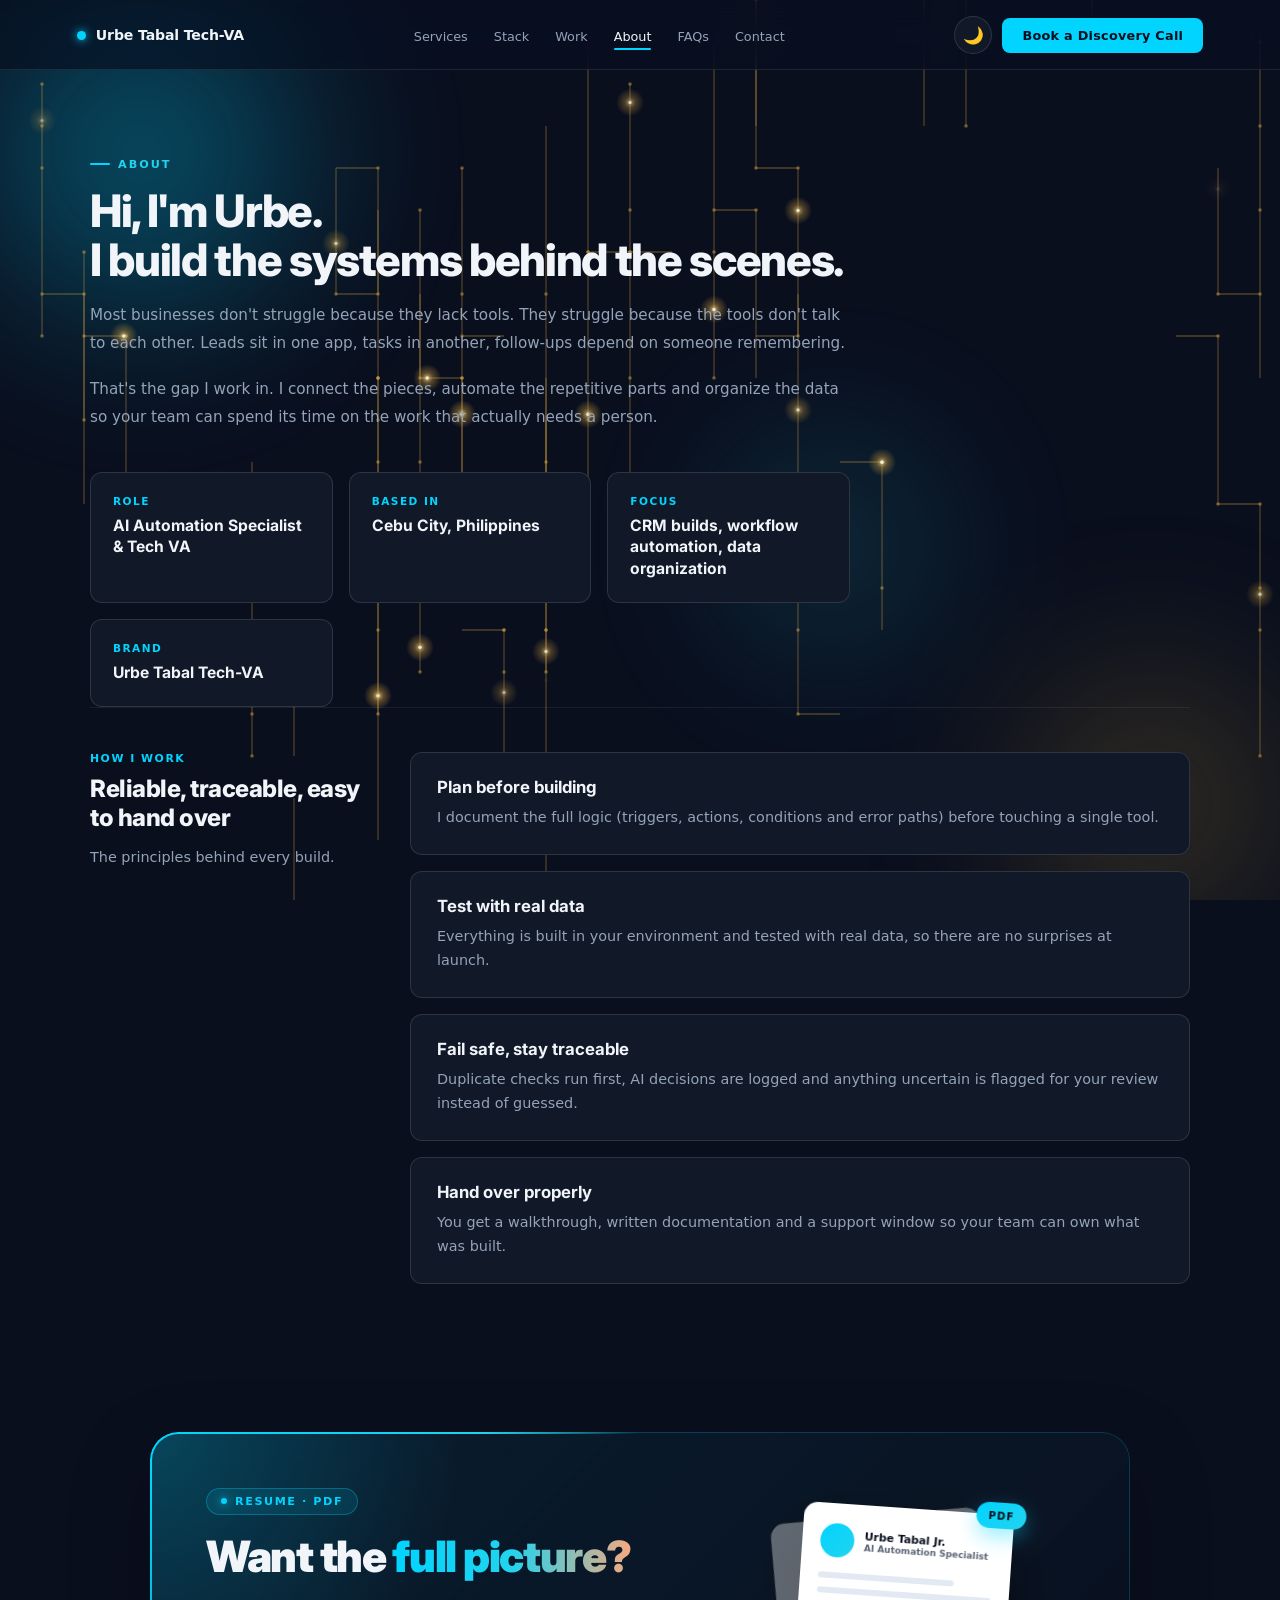
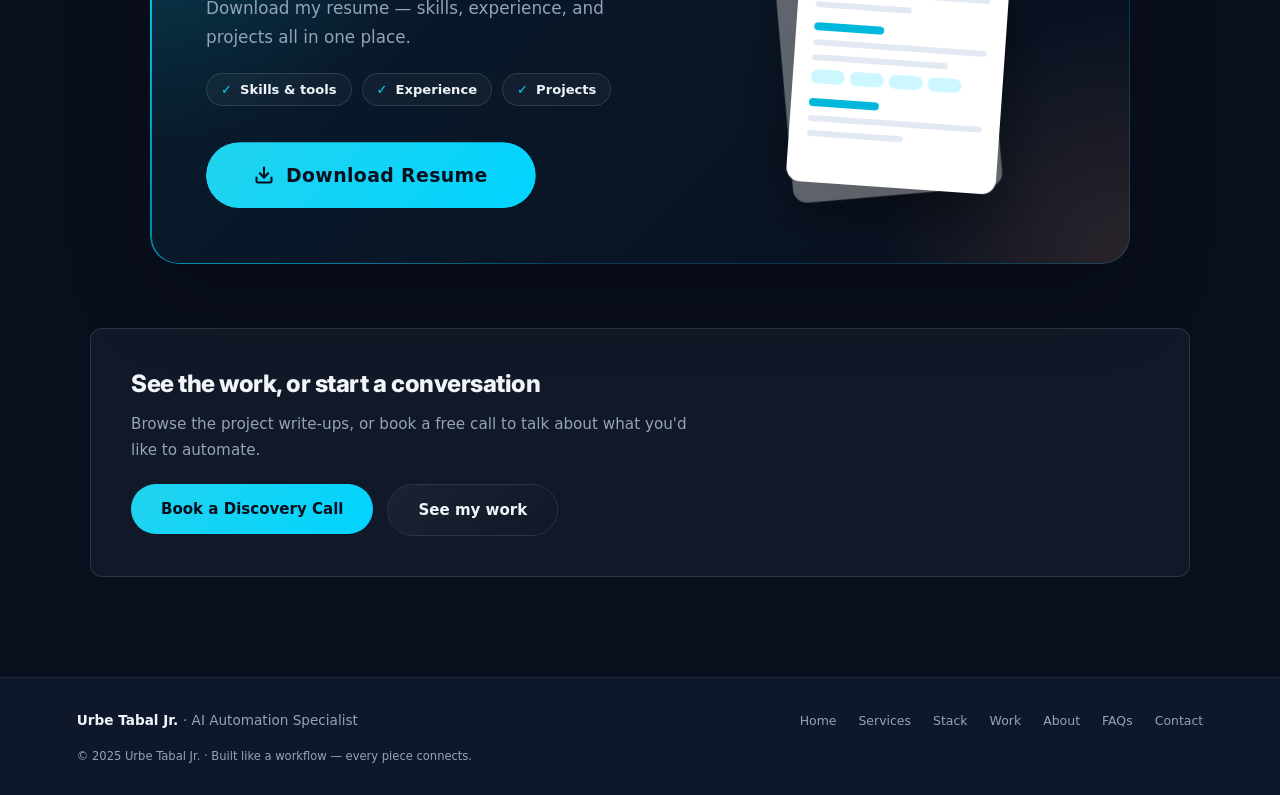
==== about.html @ 6bcd8258 "Add files via upload" ====
<!DOCTYPE html>
<html lang="en" data-theme="dark">
<head>
  <meta charset="UTF-8"/>
  <meta name="viewport" content="width=device-width,initial-scale=1"/>
  <title>About — Urbe Tabal Jr., AI Automation Specialist</title>
  <meta name="description" content="About Urbe Tabal Jr., an AI Automation Specialist and Tech VA based in the Philippines building systems that connect, automate and scale."/>
  <link rel="preconnect" href="https://api.fontshare.com" crossorigin/>
  <link rel="preconnect" href="https://cdn.fontshare.com" crossorigin/>
  <link href="https://api.fontshare.com/v2/css?f[]=satoshi@500,600&amp;f[]=general-sans@400,500,600&amp;display=swap" rel="stylesheet"/>
  <link href="https://fonts.googleapis.com/css2?family=Inter:wght@300;400;500;600;700;800;900&display=swap" rel="stylesheet"/>
  <link rel="stylesheet" href="site.css"/>
</head>
<body>
<div class="curtain" id="pageCurtain" aria-hidden="true"></div>

<!-- ANIMATED BACKGROUND CANVAS -->
<div id="aurora-mesh" aria-hidden="true">
  <div class="aurora-blob b1"></div>
  <div class="aurora-blob b2"></div>
  <div class="aurora-blob b3"></div>
</div>
<canvas id="ai-lines-canvas" aria-hidden="true"></canvas>

<!-- NAV -->
<nav id="navbar">
  <a class="nav-logo" href="index.html">
    <span class="nav-logo-dot"></span>
    <span class="nav-logo-text">Urbe Tabal Tech-VA</span>
  </a>
  <ul class="nav-links">
    <li><a href="services.html">Services</a></li>
    <li><a href="stack.html">Stack</a></li>
    <li><a href="work.html">Work</a></li>
    <li><a href="about.html" class="active" aria-current="page">About</a></li>
    <li><a href="faqs.html">FAQs</a></li>
    <li><a href="contact.html">Contact</a></li>
  </ul>
  <div class="nav-right">
    <button class="theme-btn" id="themeToggle" aria-label="Toggle theme" title="Toggle light/dark mode">
      <span class="theme-btn-icon" id="themeIcon">🌙</span>
    </button>
    <a href="https://cal.com/urbe-tabal-avs1rh/free-ai-automation-discovery-call" class="nav-cta nav-cta-desktop" target="_blank" rel="noopener noreferrer">Book a Discovery Call</a>
    <button class="nav-burger" id="navBurger" aria-label="Open menu" aria-expanded="false">
      <span></span><span></span><span></span>
    </button>
  </div>
</nav>
<div class="nav-mobile-panel" id="navMobilePanel">
  <ul class="nav-mobile-links">
    <li><a href="services.html">Services</a></li>
    <li><a href="stack.html">Stack</a></li>
    <li><a href="work.html">Work</a></li>
    <li><a href="about.html" class="active" aria-current="page">About</a></li>
    <li><a href="faqs.html">FAQs</a></li>
    <li><a href="contact.html">Contact</a></li>
  </ul>
  <a href="https://cal.com/urbe-tabal-avs1rh/free-ai-automation-discovery-call" class="nav-cta nav-cta-mobile" target="_blank" rel="noopener noreferrer">Book a Discovery Call</a>
</div>

<section id="about-detail" class="section page-first"><div class="section-inner"><div class="about-content"><p class="section-label reveal">About</p><h2 class="section-heading reveal">Hi, I'm Urbe.<br>I build the systems behind the scenes.</h2><div class="about-text"><p class="reveal">Most businesses don't struggle because they lack tools. They struggle because the tools don't talk to each other. Leads sit in one app, tasks in another, follow-ups depend on someone remembering.</p><p class="reveal">That's the gap I work in. I connect the pieces, automate the repetitive parts and organize the data so your team can spend its time on the work that actually needs a person.</p></div><div class="fact-grid"><div class="fact-card reveal"><div class="fact-label">Role</div><div class="fact-value">AI Automation Specialist &amp; Tech VA</div></div><div class="fact-card reveal"><div class="fact-label">Based in</div><div class="fact-value">Cebu City, Philippines</div></div><div class="fact-card reveal"><div class="fact-label">Focus</div><div class="fact-value">CRM builds, workflow automation, data organization</div></div><div class="fact-card reveal"><div class="fact-label">Brand</div><div class="fact-value">Urbe Tabal Tech-VA</div></div></div></div><div class="detail-group"><div class="reveal"><div class="detail-kicker">How I work</div><div class="detail-title">Reliable, traceable, easy to hand over</div><p class="detail-lead">The principles behind every build.</p></div><div class="detail-cards"><div class="detail-card reveal"><h4>Plan before building</h4><p>I document the full logic (triggers, actions, conditions and error paths) before touching a single tool.</p></div><div class="detail-card reveal"><h4>Test with real data</h4><p>Everything is built in your environment and tested with real data, so there are no surprises at launch.</p></div><div class="detail-card reveal"><h4>Fail safe, stay traceable</h4><p>Duplicate checks run first, AI decisions are logged and anything uncertain is flagged for your review instead of guessed.</p></div><div class="detail-card reveal"><h4>Hand over properly</h4><p>You get a walkthrough, written documentation and a support window so your team can own what was built.</p></div></div></div><div class="resume-block reveal" style="transition-delay:0.1s">
        <div class="resume-block-text">
          <span class="resume-kicker"><i></i>Resume · PDF</span>
          <div class="resume-block-title">Want the <span class="grad">full picture?</span></div>
          <div class="resume-block-sub">Download my resume — skills, experience, and projects all in one place.</div>
          <ul class="resume-points"><li>Skills &amp; tools</li><li>Experience</li><li>Projects</li></ul>
          <a href="[data-uri]" download="Urbe_Tabal_Jr_Resume.pdf" class="btn-resume-big push-btn"><span class="push-outer"><span class="push-inner">
          <svg width="20" height="20" viewBox="0 0 24 24" fill="none" stroke="currentColor" stroke-width="2.5" stroke-linecap="round" stroke-linejoin="round"><path d="M21 15v4a2 2 0 0 1-2 2H5a2 2 0 0 1-2-2v-4"/><polyline points="7 10 12 15 17 10"/><line x1="12" y1="15" x2="12" y2="3"/></svg>
          <span class="push-label">Download Resume</span>
          <i class="rb-g"></i><span class="rb-dots"><b></b><b></b><b></b></span><svg class="rb-ck" viewBox="0 0 24 24" fill="none" stroke="currentColor" stroke-width="2.6" stroke-linecap="round" stroke-linejoin="round"><path d="M5 12.5l4.5 4.5L19 7.5"/></svg>
        </span></span></a><span class="rb-status" aria-live="polite"></span>
        </div>
        <div class="resume-doc-wrap" aria-hidden="true">
          <div class="resume-doc">
            <span class="rd-pdf">PDF</span>
            <div class="rd-head"><span class="rd-avatar"></span><div class="rd-name">Urbe Tabal Jr.<span>AI Automation Specialist</span></div></div>
            <div class="rd-bar m"></div><div class="rd-bar"></div><div class="rd-bar s"></div>
            <div class="rd-h"></div>
            <div class="rd-bar"></div><div class="rd-bar m"></div>
            <div class="rd-tags"><i></i><i></i><i></i><i></i></div>
            <div class="rd-h"></div>
            <div class="rd-bar"></div><div class="rd-bar s"></div>
          </div>
        </div>
      </div><div class="cta-band reveal"><h3>See the work, or start a conversation</h3><p>Browse the project write-ups, or book a free call to talk about what you'd like to automate.</p><div class="cta-btns"><a href="https://cal.com/urbe-tabal-avs1rh/free-ai-automation-discovery-call" class="btn-primary push-btn" target="_blank" rel="noopener noreferrer"><span class="push-outer"><span class="push-inner"><span class="push-label">Book a Discovery Call</span></span></span></a><a href="work.html" class="btn-ghost push-btn"><span class="push-outer"><span class="push-inner"><span class="push-label">See my work</span></span></span></a></div></div></div></section>
<footer>
  <div class="footer-top">
    <div class="footer-name">Urbe Tabal Jr. <span>· AI Automation Specialist</span></div>
    <ul class="footer-links">
      <li><a href="index.html">Home</a></li>
      <li><a href="services.html">Services</a></li>
      <li><a href="stack.html">Stack</a></li>
      <li><a href="work.html">Work</a></li>
      <li><a href="about.html">About</a></li>
      <li><a href="faqs.html">FAQs</a></li>
      <li><a href="contact.html">Contact</a></li>
    </ul>
  </div>
  <div class="footer-copy">© 2025 Urbe Tabal Jr. · Built like a workflow — every piece connects.</div>
</footer>
<script src="site.js"></script>
<script src="press.js"></script>
</body>
</html>
---- site.css ----
/* ══════════════════════════════════════
       THEME TOKENS
    ══════════════════════════════════════ */
    :root {
      --cyan:#00D4FF; --cyan2:#22D3EE; --cyan-glow:rgba(0,212,255,0.18);
      --accent:#F5A97F; --accent-glow:rgba(245,169,127,0.18);
      --r:12px; --r2:8px;
      transition: background 0.4s, color 0.4s;
    }

    [data-theme="dark"] {
      --bg:#0A0F1E; --bg2:#0F172A; --bg3:#1E2937;
      --nav-bg:rgba(10,15,30,0.68);
      --card:#111827; --card2:#1a2332;
      --glass-bg:rgba(255,255,255,0.035); --glass-bg-hover:rgba(255,255,255,0.06);
      --glass-border:rgba(255,255,255,0.09); --glass-highlight:rgba(255,255,255,0.07);
      --glass-shadow:0 8px 32px rgba(0,0,0,0.35);
      --text:#F1F5F9; --muted:#94A3B8; --dim:#334155;
      --border:rgba(255,255,255,0.07);
      --border2:rgba(255,255,255,0.12);
      --navy:#0F172A; --navy2:#1E2937;
      --section-alt:#0D1526;
      --stat-bg:#111827;
      --input-bg:rgba(255,255,255,0.05);
      --input-border:rgba(255,255,255,0.1);
      --shadow:rgba(0,0,0,0.4);
    }

    [data-theme="light"] {
      --bg:#EFEBDD; --bg2:#E6E0CE; --bg3:#D9D1BA;
      --nav-bg:rgba(239,235,221,0.75);
      --card:#FCFAF4; --card2:#F3EFE3;
      --glass-bg:rgba(255,253,248,0.4); --glass-bg-hover:rgba(255,253,248,0.6);
      --glass-border:rgba(0,0,0,0.1); --glass-highlight:rgba(255,255,255,0.85);
      --glass-shadow:0 8px 32px rgba(41,37,27,0.14);
      --text:#0F172A; --muted:#5B6472; --dim:#CBD5E1;
      --border:rgba(0,0,0,0.1); 
      --border2:rgba(0,0,0,0.16);
      --navy:#0F172A; --navy2:#1E2937;
      --section-alt:#E6E0CE;
      --stat-bg:#F9F6EC;
      --input-bg:rgba(0,0,0,0.04);
      --input-border:rgba(0,0,0,0.16);
      --shadow:rgba(41,37,27,0.18);
    }

    /* ══════════════════════════════════════
       RESET & BASE
    ══════════════════════════════════════ */
    *,*::before,*::after{box-sizing:border-box;margin:0;padding:0}
    html{scroll-behavior:smooth}
    body{
      font-family:var(--font-body);
      background:var(--bg);color:var(--text);
      -webkit-font-smoothing:antialiased;
      overflow-x:hidden;
      transition:background 0.4s ease, color 0.4s ease;
    }

    /* ══════════════════════════════════════
       AURORA GRADIENT MESH BACKGROUND
    ══════════════════════════════════════ */
    #aurora-mesh{
      position:fixed;inset:0;z-index:0;
      pointer-events:none;overflow:hidden;
      opacity:1;transition:opacity 0.4s;
    }
    .aurora-blob{
      position:absolute;border-radius:50%;
      filter:blur(70px);opacity:0.4;
      transition:opacity 0.4s;
    }
    [data-theme="light"] .aurora-blob{opacity:0.7}
    .aurora-blob.b1{
      width:38vw;height:38vw;max-width:520px;max-height:520px;
      background:radial-gradient(circle,var(--cyan) 0%,transparent 70%);
      top:-10%;left:-8%;
      animation:auroraDrift1 16s ease-in-out infinite;
    }
    .aurora-blob.b2{
      width:32vw;height:32vw;max-width:440px;max-height:440px;
      background:radial-gradient(circle,#8B6F2E 0%,transparent 70%);
      bottom:-12%;right:-6%;
      animation:auroraDrift2 20s ease-in-out infinite;
    }
    .aurora-blob.b3{
      width:26vw;height:26vw;max-width:360px;max-height:360px;
      background:radial-gradient(circle,var(--cyan2) 0%,transparent 70%);
      top:42%;left:52%;
      opacity:0.2;
      animation:auroraDrift3 22s ease-in-out infinite;
    }
    [data-theme="light"] .aurora-blob.b3{opacity:0.45}
    @keyframes auroraDrift1{
      0%,100%{transform:translate(0,0) scale(1)}
      50%{transform:translate(4vw,3vh) scale(1.15)}
    }
    @keyframes auroraDrift2{
      0%,100%{transform:translate(0,0) scale(1)}
      50%{transform:translate(-3vw,-2vh) scale(1.1)}
    }
    @keyframes auroraDrift3{
      0%,100%{transform:translate(-50%,-50%) scale(1)}
      50%{transform:translate(-58%,-42%) scale(1.2)}
    }
    @media (prefers-reduced-motion: reduce){
      .aurora-blob{animation:none}
    }

    #ai-lines-canvas{
      position:fixed;inset:0;z-index:0;
      pointer-events:none;
      opacity:1;
      transition:opacity 0.4s;
    }
    [data-theme="light"] #ai-lines-canvas{opacity:0.95}

    /* ══════════════════════════════════════
       NAV
    ══════════════════════════════════════ */
    nav{
      position:fixed;top:0;left:0;right:0;z-index:200;
      display:flex;align-items:center;justify-content:space-between;
      padding:16px 6%;
      background:var(--nav-bg);
      backdrop-filter:blur(20px) saturate(160%);-webkit-backdrop-filter:blur(20px) saturate(160%);
      border-bottom:1px solid var(--glass-border);
      transition:box-shadow 0.3s,background 0.4s,border-color 0.4s;
    }
    nav.shadow{box-shadow:0 8px 32px var(--shadow)}

    /* ══════════════════════════════════════
       BUTTON SHINE SWEEP — light streak glides across on hover
       (concept: BrewedOps Motion Library, "Button shine sweep")
    ══════════════════════════════════════ */
    .push-inner::after{
      content:'';position:absolute;top:-20%;bottom:-20%;left:0;width:46%;
      pointer-events:none;z-index:2;
      background:linear-gradient(100deg,transparent 0%,rgba(255,255,255,.55) 50%,transparent 100%);
      transform:translateX(-140%) skewX(-18deg);
    }
    .push-btn:hover .push-inner::after{
      transform:translateX(330%) skewX(-18deg);
      transition:transform 950ms cubic-bezier(.32,.72,0,1);
    }
    .btn-ghost.push-btn .push-inner::after{
      background:linear-gradient(100deg,transparent 0%,rgba(255,255,255,.22) 50%,transparent 100%);
    }
    .nav-cta,.pg-run-btn{position:relative;overflow:hidden}
    .nav-cta::after,.pg-run-btn::after{
      content:'';position:absolute;top:-20%;bottom:-20%;left:0;width:46%;
      pointer-events:none;
      background:linear-gradient(100deg,transparent 0%,rgba(255,255,255,.55) 50%,transparent 100%);
      transform:translateX(-140%) skewX(-18deg);
    }
    .nav-cta:hover::after,.pg-run-btn:hover:not(:disabled)::after{
      transform:translateX(330%) skewX(-18deg);
      transition:transform 950ms cubic-bezier(.32,.72,0,1);
    }
    @media(prefers-reduced-motion:reduce){.push-inner::after,.nav-cta::after,.pg-run-btn::after{display:none}}

    /* ══════════════════════════════════════
       SPLIT HEADLINE REVEAL — lines rise out of a mask, staggered
       (concept: BrewedOps Motion Library, "Split headline reveal")
    ══════════════════════════════════════ */
    .split-line{display:block;overflow:hidden;padding:1px 0 0.14em;margin-bottom:-0.14em}
    .split-line > span{
      display:block;transform:translateY(115%);
      animation:splitRise 900ms cubic-bezier(.32,.72,0,1) both;
      animation-delay:calc(var(--i,0) * 130ms + 150ms);
    }
    .curtain-in .split-line > span{animation-delay:calc(var(--i,0) * 130ms + 450ms)}
    @keyframes splitRise{from{transform:translateY(115%)}to{transform:none}}
    @media(prefers-reduced-motion:reduce){.split-line > span{animation:none;transform:none}}

    /* ══════════════════════════════════════
       CURTAIN WIPE — page transition for "See My Work"
       (concept: BrewedOps Motion Library, "Curtain wipe")
    ══════════════════════════════════════ */
    .curtain{
      position:fixed;inset:0;z-index:10000;pointer-events:none;
      background:linear-gradient(135deg,var(--cyan2,#22D3EE) 0%,var(--cyan,#00D4FF) 100%);
      transform:translateX(-101%);visibility:hidden;will-change:transform;
    }
    .curtain::after{
      content:'';position:absolute;left:50%;top:50%;
      width:56px;height:6px;margin:-3px 0 0 -28px;border-radius:3px;
      background:rgba(255,255,255,.8);
    }
    .curtain.cover{visibility:visible;pointer-events:all;transform:none;transition:transform 520ms cubic-bezier(.32,.72,0,1)}
    .curtain.hold{visibility:visible;transform:none;transition:none}
    .curtain.leave{visibility:visible;transform:translateX(101%);transition:transform 600ms cubic-bezier(.32,.72,0,1)}

    /* ══════════════════════════════════════
       NAV — shrinks to a floating pill on scroll
       (concept: BrewedOps Motion Library, "Shrink to floating pill")
    ══════════════════════════════════════ */
    #navbar{
      --pill-inset:12%;
      --pill-ease:cubic-bezier(.22,1,.36,1);
      --pill-dur:587ms;
      background:transparent;
      backdrop-filter:none;-webkit-backdrop-filter:none;
      border-bottom-color:transparent;
      transition:transform var(--pill-dur) var(--pill-ease),padding var(--pill-dur) var(--pill-ease);
    }
    @supports (transition-timing-function:linear(0,1)){
      #navbar{--pill-ease:linear(0, 0.0941 5.6%, 0.2736 11.1%, 0.4548 16.7%, 0.6076 22.2%, 0.7255 27.8%, 0.8119 33.3%, 0.8732 38.9%, 0.9156 44.4%, 0.9444 50.0%, 0.9636 55.6%, 0.9764 61.1%, 0.9848 66.7%, 0.9902 72.2%, 0.9938 77.8%, 0.9960 83.3%, 0.9975 88.9%, 0.9984 94.4%, 1 100%)}
    }
    #navbar.shadow{box-shadow:none}
    /* glass bar layer — clipped down to a pill */
    #navbar::before{
      content:'';position:absolute;inset:0;z-index:-1;pointer-events:none;
      background:var(--nav-bg);
      backdrop-filter:blur(20px) saturate(160%);-webkit-backdrop-filter:blur(20px) saturate(160%);
      border-bottom:1px solid var(--glass-border);
      clip-path:inset(0 0 0 0 round 0);
      transition:clip-path var(--pill-dur) var(--pill-ease),border-color var(--pill-dur) var(--pill-ease),background 0.4s;
    }
    /* pill outline + floating shadow layer */
    #navbar::after{
      content:'';position:absolute;top:0;bottom:0;left:var(--pill-inset);right:var(--pill-inset);
      z-index:-1;pointer-events:none;border-radius:999px;
      border:1px solid var(--glass-border);
      box-shadow:0 10px 30px var(--shadow),0 1px 2px var(--shadow);
      opacity:0;transition:opacity var(--pill-dur) var(--pill-ease);
    }
    #navbar.pill{
      transform:translateY(10px);
      padding-left:calc(var(--pill-inset) + 28px);
      padding-right:calc(var(--pill-inset) + 28px);
    }
    #navbar.pill::before{
      clip-path:inset(0 var(--pill-inset) 0 var(--pill-inset) round 999px);
      border-bottom-color:transparent;
    }
    #navbar.pill::after{opacity:1}
    #navbar.pill ~ .nav-mobile-panel{top:84px}
    @media(max-width:1100px){#navbar{--pill-inset:8%}}
    @media(max-width:900px){#navbar{--pill-inset:5%}}
    @media(max-width:640px){
      #navbar{--pill-inset:3%}
      #navbar.pill{padding-left:calc(var(--pill-inset) + 14px);padding-right:calc(var(--pill-inset) + 14px)}
    }
    @media(prefers-reduced-motion:reduce){
      #navbar,#navbar::before,#navbar::after{transition-duration:.01ms!important}
    }
    .nav-logo{display:flex;align-items:center;gap:10px;text-decoration:none}
    .nav-logo-dot{width:9px;height:9px;border-radius:50%;background:var(--cyan);box-shadow:0 0 10px var(--cyan);animation:pulse 2s ease-in-out infinite;flex-shrink:0}
    @keyframes pulse{0%,100%{opacity:1;transform:scale(1)}50%{opacity:0.4;transform:scale(0.7)}}
    .nav-logo-text{font-size:0.88rem;font-weight:700;color:var(--text);letter-spacing:-0.01em;transition:color 0.4s}
    .nav-links{display:flex;gap:26px;list-style:none}
    .nav-links a{font-size:0.8rem;font-weight:500;color:var(--muted);text-decoration:none;transition:color 0.2s}
    .nav-links a:hover{color:var(--text)}
    .nav-right{display:flex;align-items:center;gap:10px}
    /* THEME TOGGLE */
    .theme-btn{
      width:38px;height:38px;border-radius:50%;
      border:1px solid var(--border2);
      background:var(--card);
      cursor:pointer;position:relative;
      transition:background 0.3s,border-color 0.3s,transform 0.15s;
      flex-shrink:0;
      display:flex;align-items:center;justify-content:center;
      font-size:1.05rem;line-height:1;
      overflow:hidden;
    }
    .theme-btn:hover{border-color:rgba(0,212,255,0.4)}
    .theme-btn-icon{
      display:inline-block;
      transition:transform 0.35s cubic-bezier(0.34,1.56,0.64,1),opacity 0.25s;
    }
    .theme-btn-icon.swap{transform:rotate(180deg) scale(0.4);opacity:0}
    .nav-cta{
      font-size:0.8rem;font-weight:700;letter-spacing:0.02em;
      color:#0A0F1E;background:var(--cyan);
      border:none;padding:10px 20px;border-radius:var(--r2);
      cursor:pointer;text-decoration:none;
      transition:opacity 0.18s,transform 0.15s,box-shadow 0.2s;
    }
    .nav-cta:hover{opacity:0.88}
    .nav-cta-mobile{display:none}
    .nav-burger{
      display:none;flex-direction:column;justify-content:center;gap:5px;
      width:38px;height:38px;border:1px solid var(--border2);border-radius:var(--r2);
      background:var(--card);cursor:pointer;flex-shrink:0;
    }
    .nav-burger span{display:block;width:18px;height:2px;background:var(--text);margin:0 auto;border-radius:2px;transition:transform 0.25s,opacity 0.25s}
    .nav-burger.open span:nth-child(1){transform:translateY(7px) rotate(45deg)}
    .nav-burger.open span:nth-child(2){opacity:0}
    .nav-burger.open span:nth-child(3){transform:translateY(-7px) rotate(-45deg)}
    .nav-mobile-panel{
      position:fixed;top:70px;left:0;right:0;z-index:199;
      background:var(--nav-bg);backdrop-filter:blur(20px) saturate(160%);-webkit-backdrop-filter:blur(20px) saturate(160%);
      border-bottom:1px solid var(--glass-border);
      display:flex;flex-direction:column;gap:18px;padding:22px 6% 28px;
      transform:translateY(-12px);opacity:0;pointer-events:none;
      transition:transform 0.25s ease,opacity 0.25s ease;
    }
    .nav-mobile-panel.open{transform:translateY(0);opacity:1;pointer-events:auto}
    .nav-mobile-links{list-style:none;display:flex;flex-direction:column;gap:16px}
    .nav-mobile-links a{font-size:1rem;font-weight:600;color:var(--text);text-decoration:none}
    @media(max-width:640px){
      .nav-links{display:none}
      .nav-cta-desktop{display:none}
      .nav-burger{display:flex}
      .nav-mobile-panel .nav-cta-mobile{display:inline-flex;justify-content:center}
    }
    @media(min-width:641px) and (max-width:900px){
      .nav-links{gap:14px}
      .nav-cta-desktop{padding:9px 14px;font-size:0.75rem}
      .nav-logo-text{font-size:0.78rem}
    }

    /* ══════════════════════════════════════
       LAYOUT HELPERS
    ══════════════════════════════════════ */
    .section{padding:100px 6%;position:relative;z-index:1}
    .section-inner{max-width:1100px;margin:0 auto}
    .section-label{
      display:inline-flex;align-items:center;gap:8px;
      font-size:0.7rem;font-weight:700;letter-spacing:0.18em;text-transform:uppercase;
      color:var(--cyan2);margin-bottom:16px;
    }
    .section-label::before{content:'';width:20px;height:2px;background:var(--cyan);border-radius:2px}
    .section-heading{
      font-size:clamp(1.9rem,3.5vw,2.8rem);font-weight:800;
      color:var(--text);line-height:1.1;letter-spacing:-0.03em;margin-bottom:16px;
      transition:color 0.4s;
    }
    .section-sub{font-size:1rem;color:var(--muted);line-height:1.8;max-width:520px;margin-bottom:52px;transition:color 0.4s}
    .divider{height:1px;background:var(--border);position:relative;z-index:1}

    /* ══════════════════════════════════════
       HERO
    ══════════════════════════════════════ */
    #hero{
      min-height:100vh;display:flex;align-items:center;
      position:relative;overflow:hidden;
      padding:130px 6% 80px;
      background:transparent;
    }
    [data-theme="dark"] #hero{background:linear-gradient(135deg,rgba(10,15,30,0.6) 0%,rgba(15,23,42,0.4) 100%)}
    [data-theme="light"] #hero{background:linear-gradient(135deg,rgba(250,249,245,0.5) 0%,rgba(243,241,234,0.4) 100%)}
    .hero-inner{
      max-width:1100px;margin:0 auto;width:100%;
      display:grid;grid-template-columns:1fr 1fr;gap:80px;align-items:center;
      position:relative;z-index:1;
    }
    @media(max-width:900px){.hero-inner{grid-template-columns:1fr;gap:48px}}
    .hero-badge{
      display:inline-flex;align-items:center;gap:8px;
      background:rgba(0,212,255,0.1);border:1px solid rgba(0,212,255,0.25);
      backdrop-filter:blur(10px) saturate(160%);-webkit-backdrop-filter:blur(10px) saturate(160%);
      border-radius:100px;padding:6px 14px;
      font-size:0.72rem;font-weight:600;color:var(--cyan);
      letter-spacing:0.06em;margin-bottom:28px;
    }
    .hero-badge-dot{width:6px;height:6px;border-radius:50%;background:var(--cyan);animation:pulse 2s ease-in-out infinite}
    .hero-heading{
      font-size:clamp(2.4rem,5vw,4rem);font-weight:900;
      color:var(--text);line-height:1.0;letter-spacing:-0.04em;margin-bottom:20px;
      transition:color 0.4s;
    }
    .hero-heading .accent{color:var(--cyan)}
    .hero-sub{font-size:1.05rem;color:var(--muted);line-height:1.8;margin-bottom:40px;max-width:480px;transition:color 0.4s}
    .hero-btns{display:flex;gap:14px;flex-wrap:wrap}
    @media(min-width:641px){.hero-btns{flex-wrap:nowrap}}
    @media(min-width:641px) and (max-width:900px){.hero-btns .push-inner{padding:16px 22px}.hero-btns .push-label{font-size:0.88rem}}
    /* ══════════════════════════════════════
       PUSH BUTTON — flat CTA (3D look removed)
    ══════════════════════════════════════ */
    .push-btn{
      all:unset;cursor:pointer;
      -webkit-tap-highlight-color:rgba(0,0,0,0);
      position:relative;display:inline-block;
      border-radius:999vw;text-decoration:none;
    }
    .push-outer{position:relative;z-index:1;display:block;border-radius:inherit}
    .push-inner{
      position:relative;z-index:1;border-radius:inherit;
      padding:16px 30px;overflow:hidden;display:flex;align-items:center;justify-content:center;
      transition:opacity 0.18s,background-color 0.2s;
    }
    .push-btn:hover .push-inner{opacity:0.88}
    .push-label{
      position:relative;z-index:4;font-size:0.94rem;font-weight:700;
      display:block;
      -webkit-user-select:none;user-select:none;white-space:nowrap;
    }

    .btn-primary.push-btn .push-outer{background:none}
    .btn-primary.push-btn .push-inner{background-image:linear-gradient(135deg,var(--cyan2),var(--cyan))}
    .btn-primary.push-btn .push-label{color:#0A0F1E}

    .btn-ghost.push-btn .push-outer{background:none;border:1px solid var(--border2);border-radius:inherit}
    .btn-ghost.push-btn .push-inner{background-image:linear-gradient(135deg,var(--card2),var(--card))}
    .btn-ghost.push-btn .push-label{color:var(--text)}
    .hero-photo-col{display:flex;justify-content:center;align-items:center}
    .hero-photo-frame{
      position:relative;width:300px;height:300px;border-radius:50%;overflow:hidden;
      border:3px solid rgba(0,212,255,0.35);
      box-shadow:0 0 0 8px rgba(0,212,255,0.06),0 0 60px rgba(0,212,255,0.15);
    }
    .hero-photo-frame img{width:100%;height:100%;object-fit:cover;object-position:55% 65%;transform:scale(1.8);transform-origin:55% 65%;filter:saturate(0.85) contrast(1.06) brightness(0.97) hue-rotate(-6deg)}
    @media(max-width:640px){.hero-photo-frame{width:220px;height:220px}}

    /* ══════════════════════════════════════
       SERVICES
    ══════════════════════════════════════ */
    #services{background:transparent;transition:background 0.4s}
    [data-theme="dark"] #services{background:linear-gradient(180deg,rgba(10,15,30,0.55) 0%,rgba(15,23,42,0.7) 100%)}
    [data-theme="light"] #services{background:linear-gradient(180deg,rgba(250,249,245,0.6) 0%,rgba(243,241,234,0.75) 100%)}
    .services-grid{display:grid;grid-template-columns:repeat(3,1fr);gap:20px}
    @media(max-width:900px){.services-grid{grid-template-columns:repeat(2,1fr)}}
    @media(max-width:580px){.services-grid{grid-template-columns:1fr}}
    .svc-card{
      background:var(--glass-bg);border:1px solid var(--glass-border);
      backdrop-filter:blur(14px) saturate(160%);-webkit-backdrop-filter:blur(14px) saturate(160%);
      box-shadow:var(--glass-shadow), inset 0 1px 0 var(--glass-highlight);
      border-radius:var(--r);padding:32px 28px;
      transition:box-shadow 0.25s,border-color 0.25s,background 0.3s;
      cursor:default;position:relative;overflow:hidden;
      will-change:transform;
    }
    /* .reveal's own transition (used for the scroll-in animation) includes
       transform, which would stack a 0.6s CSS ease on top of the JS-driven
       tilt loop below and make it feel laggy. This higher-specificity rule
       keeps transform under JS control only once revealed. */
    .svc-card.reveal{transition:opacity 0.6s ease,box-shadow 0.25s,border-color 0.25s,background 0.3s}
    .svc-card::before{
      content:'';position:absolute;top:0;left:0;right:0;height:3px;
      background:linear-gradient(90deg,var(--cyan),var(--cyan2));
      opacity:0;transition:opacity 0.25s;z-index:2;
    }
    .svc-card::after{
      content:attr(data-num-big);position:absolute;top:0.12em;right:18px;
      font-size:3.6rem;font-weight:900;line-height:1;
      color:var(--text);opacity:0.035;
      pointer-events:none;transition:opacity 0.3s,transform 0.4s;
      z-index:1;letter-spacing:-0.05em;
    }
    .svc-card:hover::after{opacity:0.09;transform:scale(1.06)}
    .svc-spotlight{
      position:absolute;inset:0;z-index:0;pointer-events:none;
      opacity:0;transition:opacity 0.3s;
      background:radial-gradient(320px circle at var(--mx,50%) var(--my,50%),rgba(0,212,255,0.14),transparent 65%);
    }
    .svc-card:hover .svc-spotlight{opacity:1}
    .svc-card:hover{background:var(--glass-bg-hover);box-shadow:0 20px 55px var(--shadow), inset 0 1px 0 var(--glass-highlight);border-color:rgba(0,212,255,0.35)}
    .svc-card:hover::before{opacity:1}
    .svc-card > *:not(.svc-spotlight){position:relative;z-index:1}
    .svc-icon{
      width:48px;height:48px;border-radius:10px;
      background:transparent;border:none;
      display:flex;align-items:center;justify-content:center;
      margin-bottom:20px;font-size:1.3rem;
      transition:transform 0.35s cubic-bezier(0.34,1.56,0.64,1);
    }
    .svc-card:hover .svc-icon{transform:scale(1.15) rotate(-6deg)}
    .svc-num{
      display:block;width:fit-content;
      font-size:0.66rem;font-weight:800;letter-spacing:0.14em;text-transform:uppercase;
      color:var(--cyan2);margin-bottom:14px;padding:5px 12px;border-radius:100px;
      background:color-mix(in srgb,currentColor 11%,transparent);
      border:1px solid color-mix(in srgb,currentColor 28%,transparent);
    }
    .svc-title{font-size:1.28rem;font-weight:800;letter-spacing:-0.02em;color:var(--text);margin-bottom:12px;line-height:1.2;transition:color 0.4s}
    .svc-card:hover .svc-title{
      background-image:linear-gradient(90deg,var(--cyan) 0%,var(--cyan2) 55%,var(--text) 100%);
      -webkit-background-clip:text;background-clip:text;-webkit-text-fill-color:transparent;
    }
    .svc-desc{font-size:0.92rem;color:var(--muted);line-height:1.7;transition:color 0.4s}
    .svc-desc strong{
      color:inherit;font-weight:inherit;
    }

    /* ══════════════════════════════════════
       WORKFLOW
    ══════════════════════════════════════ */
    #workflow{background:transparent;padding:100px 6%;position:relative;z-index:1;transition:background 0.4s}
    [data-theme="dark"] #workflow{background:rgba(15,23,42,0.9)}
    [data-theme="light"] #workflow{background:rgba(243,241,234,0.94)}
    .flow-wrap{max-width:1100px;margin:0 auto}
    .flow-steps{display:flex;align-items:stretch;gap:0;overflow-x:auto;overflow-y:visible;padding:14px 0 8px;scroll-behavior:smooth}
    @media(max-width:700px){.flow-steps{flex-direction:column;align-items:stretch}}
    .flow-step{
      flex:1;min-width:140px;
      background:var(--glass-bg);border:1px solid var(--glass-border);
      backdrop-filter:blur(14px) saturate(160%);-webkit-backdrop-filter:blur(14px) saturate(160%);
      box-shadow:inset 0 1px 0 var(--glass-highlight);
      border-radius:var(--r);padding:24px 16px;text-align:center;
      transition:background 0.2s,border-color 0.2s,transform 0.2s,box-shadow 0.2s;cursor:default;
    }
    .flow-step:hover{background:rgba(0,212,255,0.08);border-color:rgba(0,212,255,0.3);transform:translateY(-3px);box-shadow:0 8px 24px var(--shadow)}
    .flow-arrow{flex-shrink:0;display:flex;align-items:center;justify-content:center;width:32px;color:var(--cyan);opacity:0.5;font-size:1.1rem}
    @media(max-width:700px){.flow-arrow{transform:rotate(90deg);margin:4px auto}}
    .flow-icon{font-size:1.5rem;margin-bottom:10px;display:block}
    .flow-step-label{font-size:0.6rem;font-weight:700;letter-spacing:0.14em;color:var(--cyan);text-transform:uppercase;margin-bottom:6px}
    .flow-step-title{font-size:0.82rem;font-weight:700;color:var(--text);margin-bottom:5px;line-height:1.3;transition:color 0.4s}
    .flow-step-desc{font-size:0.72rem;color:var(--muted);line-height:1.6;transition:color 0.4s}
    .flow-badge{display:inline-block;font-size:0.58rem;font-weight:700;letter-spacing:0.1em;text-transform:uppercase;padding:3px 8px;border-radius:100px;margin-top:8px}
    .flow-badge.trigger{background:rgba(0,212,255,0.12);color:var(--cyan)}
    .flow-badge.action{background:rgba(99,102,241,0.15);color:#a5b4fc}
    .flow-badge.condition{background:rgba(244,114,182,0.15);color:#f9a8d4}
    .flow-badge.done{background:rgba(34,197,94,0.12);color:#86efac}

    /* ══════════════════════════════════════
       LIVE AUTOMATION SIMULATOR
    ══════════════════════════════════════ */
    .ind-tabs{display:flex;flex-wrap:wrap;gap:10px;margin-bottom:28px}
    .ind-tab{
      font-family:var(--font-body);
      font-size:0.82rem;font-weight:600;color:var(--muted);
      background:var(--glass-bg);border:1px solid var(--glass-border);
      backdrop-filter:blur(10px) saturate(160%);-webkit-backdrop-filter:blur(10px) saturate(160%);
      padding:10px 18px;border-radius:100px;cursor:pointer;
      display:inline-flex;align-items:center;gap:8px;
      transition:border-color 0.2s,color 0.2s,background 0.2s,transform 0.15s,box-shadow 0.2s;
    }
    .ind-tab:hover{border-color:rgba(0,212,255,0.4);color:var(--text);transform:translateY(-1px)}
    .ind-tab.active{
      background:var(--cyan);border-color:var(--cyan);color:#0A0F1E;
      box-shadow:0 4px 18px rgba(0,212,255,0.35);
    }
    .ind-attrib{margin-top:14px;font-size:0.72rem;color:var(--dim);transition:color 0.4s}
    .flow-steps{transition:opacity 0.2s}
    .flow-steps.pg-swap{opacity:0}
    .flow-step{position:relative}
    .flow-step.pg-active{
      border-color:var(--cyan);background:rgba(0,212,255,0.08);
      box-shadow:0 0 0 1px rgba(0,212,255,0.35),0 10px 30px rgba(0,212,255,0.18);
      transform:translateY(-4px);
    }
    .flow-step.pg-active .flow-step-title{color:var(--cyan)}
    .flow-step.pg-done{border-color:rgba(34,197,94,0.4);background:rgba(34,197,94,0.05)}
    .flow-step.pg-done::after{
      content:'✓';position:absolute;top:10px;right:10px;
      width:18px;height:18px;border-radius:50%;
      background:#22c55e;color:#06170c;font-size:0.65rem;font-weight:900;
      display:flex;align-items:center;justify-content:center;
      animation:pg-pop 0.3s ease;
    }
    @keyframes pg-pop{0%{transform:scale(0)}70%{transform:scale(1.2)}100%{transform:scale(1)}}
    .flow-step.pg-active .flow-icon{animation:pg-spin 0.9s ease-in-out infinite}
    @keyframes pg-spin{0%,100%{transform:scale(1) rotate(0)}50%{transform:scale(1.15) rotate(-6deg)}}

    .pg-panel{
      margin-top:32px;display:grid;grid-template-columns:280px 1fr;gap:24px;
      align-items:stretch;
    }
    @media(max-width:800px){.pg-panel{grid-template-columns:1fr}}
    .pg-panel-left{display:flex;flex-direction:column;justify-content:center;gap:14px}
    .pg-run-btn{
      font-family:var(--font-body);font-size:0.9rem;font-weight:700;
      color:#0A0F1E;background:var(--cyan);border:none;
      padding:16px 22px;border-radius:var(--r2);cursor:pointer;
      transition:opacity 0.18s,transform 0.15s,box-shadow 0.2s;
    }
    .pg-run-btn:hover:not(:disabled){opacity:0.9}
    .pg-run-btn:disabled{opacity:0.6;cursor:default}
    .pg-hint{font-size:0.78rem;color:var(--muted);line-height:1.6;transition:color 0.4s}

    .pg-console{
      background:#080B14;border:1px solid var(--border2);border-radius:var(--r);
      overflow:hidden;font-family:'SF Mono',Consolas,'Courier New',monospace;
      box-shadow:0 20px 50px var(--shadow);
    }
    [data-theme="light"] .pg-console{background:#0d1420}
    .pg-console-head{
      display:flex;align-items:center;gap:6px;padding:10px 14px;
      background:rgba(255,255,255,0.03);border-bottom:1px solid rgba(255,255,255,0.06);
    }
    .pg-dot{width:9px;height:9px;border-radius:50%;flex-shrink:0}
    .pg-console-title{margin-left:8px;font-size:0.7rem;color:#64748B;letter-spacing:0.02em}
    .pg-console-body{padding:16px 18px;min-height:190px;max-height:230px;overflow-y:auto;font-size:0.8rem;line-height:1.9}
    .pg-console-line{color:#94E8FF;white-space:pre-wrap;opacity:0;animation:pg-line-in 0.25s ease forwards}
    .pg-console-line.pg-console-idle{color:#475569;opacity:1;animation:none}
    .pg-console-line .pg-ts{color:#475569;margin-right:8px}
    .pg-console-line.pg-ok{color:#86efac}
    .pg-console-line.pg-thinking{color:#64748B;font-style:italic}
    @keyframes pg-line-in{from{opacity:0;transform:translateY(4px)}to{opacity:1;transform:translateY(0)}}
    .pg-caret{display:inline-block;width:7px;height:14px;background:var(--cyan);margin-left:2px;vertical-align:-2px;animation:pg-blink 1s step-end infinite}
    @keyframes pg-blink{0%,50%{opacity:1}51%,100%{opacity:0}}

    .pg-result{
      margin-top:20px;display:flex;align-items:center;gap:14px;
      padding:0;max-height:0;overflow:hidden;opacity:0;
      border-radius:var(--r2);
      transition:max-height 0.4s ease,opacity 0.4s ease,padding 0.4s ease,margin-top 0.4s ease;
    }
    .pg-result.show{
      max-height:100px;opacity:1;margin-top:20px;
      padding:16px 20px;
      background:rgba(34,197,94,0.08);border:1px solid rgba(34,197,94,0.3);
    }
    .pg-result-icon{
      width:32px;height:32px;border-radius:50%;background:#22c55e;color:#06170c;
      display:flex;align-items:center;justify-content:center;font-weight:900;flex-shrink:0;
    }
    .pg-result-text{font-size:0.88rem;color:var(--text);transition:color 0.4s}
    .pg-result-text b{color:#86efac}

    .pg-trust{
      margin-top:32px;display:grid;grid-template-columns:repeat(3,1fr);gap:20px;
    }
    @media(max-width:800px){.pg-trust{grid-template-columns:1fr}}
    .pg-trust-item{
      display:flex;gap:12px;align-items:flex-start;
      padding:18px;border-radius:var(--r2);
      background:var(--glass-bg);border:1px solid var(--glass-border);
      backdrop-filter:blur(14px) saturate(160%);-webkit-backdrop-filter:blur(14px) saturate(160%);
      box-shadow:inset 0 1px 0 var(--glass-highlight);
      transition:border-color 0.4s,background 0.3s,transform 0.2s;
    }
    .pg-trust-item:hover{border-color:rgba(0,212,255,0.3);background:var(--glass-bg-hover);transform:translateY(-2px)}
    .pg-trust-icon{font-size:1.3rem;line-height:1;flex-shrink:0}
    .pg-trust-title{font-size:0.85rem;font-weight:700;color:var(--text);margin-bottom:4px;transition:color 0.4s}
    .pg-trust-sub{font-size:0.78rem;color:var(--muted);line-height:1.5;transition:color 0.4s}

    /* ══════════════════════════════════════
       TOOLS
    ══════════════════════════════════════ */
    #tools{background:transparent;transition:background 0.4s}
    [data-theme="dark"] #tools{background:linear-gradient(180deg,rgba(15,23,42,0.7) 0%,rgba(10,15,30,0.55) 100%)}
    [data-theme="light"] #tools{background:linear-gradient(180deg,rgba(243,241,234,0.75) 0%,rgba(250,249,245,0.6) 100%)}
    .tools-marquee{
      position:relative;
      width:100vw;left:50%;right:50%;margin-left:-50vw;margin-right:-50vw;
      overflow:hidden;
      background:var(--card);border-top:1px solid var(--border);border-bottom:1px solid var(--border);
      transition:background 0.4s,border-color 0.4s;
      -webkit-mask-image:linear-gradient(90deg,transparent 0,#000 140px,#000 calc(100% - 140px),transparent 100%);
      mask-image:linear-gradient(90deg,transparent 0,#000 140px,#000 calc(100% - 140px),transparent 100%);
      background:color-mix(in srgb,var(--bg) 90%,transparent);
      -webkit-backdrop-filter:blur(16px);backdrop-filter:blur(16px);
    }
    .tools-track{
      display:flex;align-items:stretch;gap:0;width:max-content;
      animation:tools-scroll 95s linear infinite;
    }
    /* marquee keeps scrolling on hover — individual chips still get their own hover feedback */
    .tools-marquee-2{margin-top:36px}
    .tools-track-reverse{animation-duration:85s;animation-direction:reverse}
    /* both rows: quiet, icon-only */
    .tools-marquee .tool-chip{padding:10px 12px;width:118px;opacity:0.6;transition:opacity 0.3s,background 0.2s}
    .tools-marquee .tool-chip:hover{opacity:1;background:transparent}
    .tools-marquee .tool-chip-name{display:none}
    .tools-marquee .tool-chip-icon{width:58px;height:58px;background:transparent!important;border-color:transparent!important;-webkit-backdrop-filter:none;backdrop-filter:none}
    .tools-marquee .tool-chip-icon img{width:36px!important;height:36px!important}
    @media(prefers-reduced-motion:reduce){.tools-track,.tools-track-reverse{animation:none}}
    @keyframes tools-scroll{
      from{transform:translateX(0);}
      to{transform:translateX(-50%);}
    }
    .tool-chip{
      background:transparent;border:none;
      border-radius:0;padding:12px 10px;
      display:flex;flex-direction:column;align-items:center;justify-content:center;gap:10px;text-align:center;
      flex:0 0 auto;width:150px;
      transition:background 0.2s;cursor:default;
    }
    .tool-chip:hover{background:rgba(0,212,255,0.05)}
    .tool-chip-icon{width:52px;height:52px;border-radius:12px;display:flex;align-items:center;justify-content:center;background:var(--glass-bg);backdrop-filter:blur(10px) saturate(160%);-webkit-backdrop-filter:blur(10px) saturate(160%);border:1px solid var(--glass-border);flex-shrink:0;overflow:hidden;font-size:1.4rem;transition:background 0.3s,border-color 0.4s;will-change:transform;}
    .tool-chip:hover .tool-chip-icon{border-color:rgba(0,212,255,0.3)}
    .tool-chip-icon img{width:28px;height:28px;object-fit:contain}
    .tool-chip-name{font-size:0.78rem;font-weight:600;color:var(--text);transition:color 0.4s;text-align:center}
    @media(max-width:560px){.tool-chip{width:130px}}

    /* ══════════════════════════════════════
       ABOUT — NO PHOTO, PROMINENT RESUME
    ══════════════════════════════════════ */
    #about{background:transparent;transition:background 0.4s}
    [data-theme="dark"] #about{background:linear-gradient(180deg,rgba(10,15,30,0.55) 0%,rgba(15,23,42,0.7) 100%)}
    [data-theme="light"] #about{background:linear-gradient(180deg,rgba(250,249,245,0.6) 0%,rgba(243,241,234,0.75) 100%)}
    .about-content{max-width:760px}
    .about-text p{font-size:0.95rem;color:var(--muted);line-height:1.85;margin-bottom:18px;transition:color 0.4s}
    .about-stats{display:grid;grid-template-columns:repeat(4,1fr);gap:16px;margin-top:36px}
    @media(max-width:700px){.about-stats{grid-template-columns:repeat(2,1fr)}}
    .about-stat{
      background:var(--glass-bg);border:1px solid var(--glass-border);
      backdrop-filter:blur(14px) saturate(160%);-webkit-backdrop-filter:blur(14px) saturate(160%);
      box-shadow:inset 0 1px 0 var(--glass-highlight);
      border-radius:var(--r);padding:20px 22px;
      transition:background 0.3s,border-color 0.4s,transform 0.2s;cursor:default;
    }
    .about-stat:hover{transform:translateY(-2px);background:var(--glass-bg-hover);border-color:rgba(0,212,255,0.3)}
    .about-stat-num{font-size:2rem;font-weight:900;color:var(--text);letter-spacing:-0.04em;line-height:1;transition:color 0.4s}
    .about-stat-num .acc{color:var(--cyan2)}
    .about-stat-label{font-size:0.75rem;color:var(--muted);margin-top:4px;font-weight:500;transition:color 0.4s}


    /* RESUME BUTTON — loading to success (BrewedOps Motion Library, "Loading to success") */
    .btn-resume-big .push-outer{transition:clip-path 560ms cubic-bezier(.32,.72,0,1);clip-path:inset(0 0 round 999px)}
    .btn-resume-big .push-inner > svg:not(.rb-ck),.btn-resume-big .push-label{transition:opacity 220ms ease,transform 420ms cubic-bezier(.32,.72,0,1)}
    .rb-g{position:absolute;inset:0;background:#1DB954;opacity:0;transition:opacity 300ms ease;z-index:3}
    .rb-dots,.rb-ck{position:absolute;left:50%;top:50%;z-index:5;transition:opacity 220ms ease,transform 420ms cubic-bezier(.32,.72,0,1)}
    .rb-dots{display:flex;gap:5px;opacity:0;transform:translate(-50%,-50%) scale(.6)}
    .rb-dots b{width:7px;height:7px;border-radius:50%;background:#0A0F1E;animation:rb-dot 900ms ease-in-out infinite}
    .rb-dots b:nth-child(2){animation-delay:120ms}
    .rb-dots b:nth-child(3){animation-delay:240ms}
    .rb-ck{width:24px;height:24px;margin:-12px 0 0 -12px;opacity:0;transform:scale(.5);color:#fff}
    .rb-ck path{stroke-dasharray:24;stroke-dashoffset:24;transition:stroke-dashoffset 380ms cubic-bezier(.32,.72,0,1) 120ms}
    .btn-resume-big[data-s="load"] .push-outer,.btn-resume-big[data-s="done"] .push-outer{clip-path:inset(0 var(--rb-clip,80px) round 999px)}
    .btn-resume-big[data-s="load"] .push-label,.btn-resume-big[data-s="done"] .push-label,
    .btn-resume-big[data-s="load"] .push-inner > svg:not(.rb-ck),.btn-resume-big[data-s="done"] .push-inner > svg:not(.rb-ck){opacity:0;transform:scale(.8)}
    .btn-resume-big[data-s="load"] .rb-dots{opacity:1;transform:translate(-50%,-50%) scale(1)}
    .btn-resume-big[data-s="done"] .rb-g{opacity:1}
    .btn-resume-big[data-s="done"] .rb-ck{opacity:1;transform:scale(1)}
    .btn-resume-big[data-s="done"] .rb-ck path{stroke-dashoffset:0}
    .btn-resume-big[data-s]{pointer-events:auto}
    .rb-status{position:absolute;width:1px;height:1px;overflow:hidden;clip:rect(0 0 0 0);white-space:nowrap}
    @keyframes rb-dot{0%,100%{transform:translateY(0);opacity:.55}40%{transform:translateY(-5px);opacity:1}}

    /* PROMINENT RESUME BLOCK */
    @property --rb-angle{syntax:'<angle>';inherits:false;initial-value:0deg}
    .resume-block{
      position:relative;isolation:isolate;overflow:hidden;
      margin:104px auto 40px;max-width:980px;
      display:grid;grid-template-columns:1.15fr 0.85fr;gap:48px;align-items:center;
      padding:56px 56px;border-radius:28px;text-align:left;
      background:
        radial-gradient(520px circle at 0% 0%,rgba(0,212,255,0.22),transparent 60%),
        radial-gradient(420px circle at 100% 100%,rgba(245,169,127,0.14),transparent 60%),
        linear-gradient(135deg,rgba(0,212,255,0.08),rgba(10,15,30,0.25));
      box-shadow:inset 0 0 0 1px rgba(0,212,255,0.2),0 30px 80px rgba(0,0,0,0.25);
      transition:transform 0.8s cubic-bezier(.32,.72,0,1),box-shadow 0.8s cubic-bezier(.32,.72,0,1);
      cursor:default;
    }
    .resume-block::before{
      content:'';position:absolute;inset:0;border-radius:inherit;padding:1.5px;z-index:2;pointer-events:none;
      background:conic-gradient(from var(--rb-angle),transparent 0 55%,var(--cyan) 80%,var(--cyan2) 90%,transparent 100%);
      -webkit-mask:linear-gradient(#000 0 0) content-box,linear-gradient(#000 0 0);
      -webkit-mask-composite:xor;mask:linear-gradient(#000 0 0) content-box exclude,linear-gradient(#000 0 0);
      animation:rb-spin 12s linear infinite;
    }
    @keyframes rb-spin{to{--rb-angle:360deg}}
    .resume-block:hover{transform:translateY(-4px);box-shadow:inset 0 0 0 1px rgba(0,212,255,0.35),0 40px 90px rgba(0,212,255,0.14)}
    .resume-block-text{display:flex;flex-direction:column;align-items:flex-start;position:relative;z-index:1}
    .resume-kicker{
      display:inline-flex;align-items:center;gap:8px;margin-bottom:18px;
      font-size:0.7rem;font-weight:800;letter-spacing:0.14em;text-transform:uppercase;color:var(--cyan);
      background:rgba(0,212,255,0.1);border:1px solid rgba(0,212,255,0.3);border-radius:100px;padding:6px 14px;
    }
    .resume-kicker i{width:6px;height:6px;border-radius:50%;background:var(--cyan);box-shadow:0 0 10px var(--cyan);animation:pulse 2s ease-in-out infinite}
    .resume-block-title{font-size:clamp(1.9rem,4vw,2.7rem);font-weight:900;color:var(--text);margin-bottom:14px;letter-spacing:-0.03em;line-height:1.1;transition:color 0.4s}
    .resume-block-title .grad{background-image:linear-gradient(90deg,var(--cyan),var(--cyan2) 50%,#f5a97f);-webkit-background-clip:text;background-clip:text;-webkit-text-fill-color:transparent}
    .resume-block-sub{font-size:1.05rem;font-weight:500;color:var(--muted);line-height:1.7;max-width:440px;margin:0;transition:color 0.4s}
    .resume-points{list-style:none;display:flex;flex-wrap:wrap;gap:10px;margin:22px 0 28px}
    .resume-points li{
      display:inline-flex;align-items:center;gap:8px;font-size:0.82rem;font-weight:700;color:var(--text);
      background:var(--glass-bg);border:1px solid var(--border2);border-radius:100px;padding:8px 14px;
    }
    .resume-points li::before{content:'✓';color:var(--cyan);font-weight:900}
    .resume-doc-wrap{position:relative;z-index:1;display:flex;justify-content:center;align-items:center;min-height:300px}
    .resume-doc{
      position:relative;width:210px;height:280px;border-radius:14px;padding:20px 18px;
      background:#fff;color:#0A0F1E;box-shadow:0 24px 60px rgba(0,0,0,0.45);
      transform:rotate(4deg);animation:rb-float 9s cubic-bezier(.45,0,.55,1) infinite;
      transition:transform 0.9s cubic-bezier(.32,.72,0,1);will-change:transform,translate;
      display:flex;flex-direction:column;gap:9px;
    }
    .resume-doc::before{content:'';position:absolute;inset:0;z-index:-1;border-radius:14px;background:rgba(255,255,255,0.35);transform:rotate(-9deg) translate(-14px,6px);transition:transform 0.9s cubic-bezier(.32,.72,0,1)}
    .resume-block:hover .resume-doc::before{transform:rotate(-6deg) translate(-10px,4px)}
    .resume-block:hover .resume-doc{transform:rotate(1deg) scale(1.02)}
    @keyframes rb-float{0%,100%{translate:0 0}50%{translate:0 -8px}}
    .rd-head{display:flex;align-items:center;gap:10px;margin-bottom:6px}
    .rd-avatar{width:34px;height:34px;border-radius:50%;background:linear-gradient(135deg,#00d4ff,#22d3ee);flex-shrink:0}
    .rd-name{font-size:0.68rem;font-weight:800;line-height:1.25}
    .rd-name span{display:block;font-size:0.56rem;font-weight:600;color:#5b6475}
    .rd-bar{height:6px;border-radius:3px;background:#e3e9f2}
    .rd-bar.s{width:55%}.rd-bar.m{width:78%}
    .rd-h{height:8px;width:40%;border-radius:4px;background:#00b8dc;margin-top:6px}
    .rd-tags{display:flex;gap:5px;flex-wrap:wrap}
    .rd-tags i{height:14px;width:34px;border-radius:7px;background:rgba(0,212,255,0.2)}
    .rd-pdf{position:absolute;top:-12px;right:-12px;background:linear-gradient(135deg,#00d4ff,#22d3ee);color:#0A0F1E;font-size:0.64rem;font-weight:900;letter-spacing:0.1em;padding:7px 12px;border-radius:100px;box-shadow:0 8px 20px rgba(0,212,255,0.4)}
    [data-theme="light"] .resume-doc{box-shadow:0 24px 50px rgba(20,30,60,0.18);border:1px solid #e3e9f2}
    @media(max-width:820px){
      .resume-block{grid-template-columns:1fr;padding:40px 28px;gap:8px;text-align:center;margin:64px auto 24px}
      .resume-block-text{align-items:center}
      .resume-points{justify-content:center}
      .resume-doc-wrap{order:-1;min-height:250px}
      .resume-doc{transform:rotate(3deg) scale(0.85)}
    }
    @media(prefers-reduced-motion:reduce){.resume-block::before,.resume-doc,.resume-kicker i{animation:none}}
    .btn-resume-big{
      display:inline-flex;align-items:center;gap:12px;
      margin-top:8px;
    }
    .btn-resume-big .push-label{font-size:1.18rem;font-weight:800;letter-spacing:0.02em}
    .btn-resume-big .push-inner{padding:22px 48px;gap:12px;color:#0A0F1E}
    .btn-resume-big.push-btn .push-outer{background:none}
    .btn-resume-big.push-btn .push-inner{background-image:linear-gradient(135deg,var(--cyan2),var(--cyan))}
    .btn-resume-big.push-btn .push-label{color:#0A0F1E}


    /* PROCESS — timeline cards (BrewedOps Motion Library, "Timeline cards") */
    .proc-tl{--bounce:cubic-bezier(.34,1.56,.64,1);--ease:cubic-bezier(.32,.72,0,1);position:relative;max-width:860px;padding-left:44px;margin-top:8px}
    @supports (transition-timing-function:linear(0,1)){
      .proc-tl{--bounce:linear(0,0.0833 5.6%,0.2603 11.1%,0.4566 16.7%,0.6331 22.2%,0.7737 27.8%,0.8759 33.3%,0.9442 38.9%,0.9858 44.4%,1.0081 50%,1.0178 55.6%,1.0199 61.1%,1.018 66.7%,1.0143 72.2%,1.0104 77.8%,1.007 83.3%,1.0043 88.9%,1.0023 94.4%,1 100%)}
    }
    .proc-tl ol{display:grid;gap:18px;list-style:none}
    .proc-ln{position:absolute;left:11px;top:30px;bottom:30px;width:3px;border-radius:3px;background:var(--border2);overflow:hidden}
    .proc-ln i{display:block;height:0;background:linear-gradient(180deg,var(--cyan),var(--cyan2));box-shadow:0 0 12px rgba(0,212,255,0.7);will-change:height}
    .proc-it{position:relative}
    .proc-dt{
      position:absolute;left:-43px;top:50%;margin-top:-10px;width:20px;height:20px;border-radius:50%;
      background:var(--bg);border:3px solid var(--cyan);box-shadow:0 0 14px rgba(0,212,255,0.45);
      transform:scale(0);transition:transform 500ms var(--bounce);
    }
    .proc-card{
      display:grid;gap:8px;padding:24px 28px;border-radius:16px;
      background:var(--glass-bg);border:1px solid var(--glass-border);
      backdrop-filter:blur(12px) saturate(160%);-webkit-backdrop-filter:blur(12px) saturate(160%);
      box-shadow:var(--glass-shadow);
      opacity:0;transform:translateX(18px);
      transition:opacity 600ms ease,transform 700ms var(--ease),border-color 0.25s,box-shadow 0.25s,background 0.3s;
    }
    .proc-card:hover{border-color:rgba(0,212,255,0.4);box-shadow:0 16px 44px var(--shadow)}
    .proc-it.on .proc-dt{transform:none}
    .proc-it.on .proc-card{opacity:1;transform:none}
    .proc-step{font:600 0.68rem/1 'SF Mono',ui-monospace,Menlo,Consolas,monospace;letter-spacing:0.14em;text-transform:uppercase;color:var(--cyan)}
    .proc-card .proc-title{font-size:1.15rem;font-weight:800;letter-spacing:-0.02em;margin:0;color:var(--text)}
    .proc-card .proc-desc{margin:0}
    @media(max-width:560px){.proc-tl{padding-left:34px}.proc-dt{left:-33px}.proc-ln{left:7px}.proc-card{padding:20px 20px}}
    @media(prefers-reduced-motion:reduce){.proc-dt,.proc-card{transform:none;opacity:1;transition:none}.proc-ln i{height:100%!important}}

    /* ══════════════════════════════════════
       PROCESS
    ══════════════════════════════════════ */
    #process{background:transparent;transition:background 0.4s}
    [data-theme="dark"] #process{background:rgba(10,15,30,0.9)}
    [data-theme="light"] #process{background:rgba(250,249,245,0.94)}
    .process-steps{display:flex;flex-direction:column}
    .proc-row{
      display:grid;grid-template-columns:60px 1fr;gap:24px;
      padding:28px 0;border-bottom:1px solid var(--border);align-items:start;
      transition:padding-left 0.35s ease,border-color 0.4s;cursor:default;border-radius:4px;
    }
    .proc-row:last-child{border-bottom:none}
    .proc-row:hover{padding-left:8px}
    .proc-num{
      font-size:0.75rem;font-weight:700;color:var(--accent);
      background:var(--accent-glow);border:1px solid rgba(245,169,127,0.3);
      border-radius:6px;padding:6px 10px;text-align:center;
      transition:background 0.2s,color 0.2s;
    }
    .proc-row:hover .proc-num{background:rgba(245,169,127,0.28);color:var(--accent)}
    .proc-title{font-size:1rem;font-weight:700;color:var(--text);margin-bottom:6px;transition:color 0.4s}
    .proc-row:hover .proc-title{color:var(--accent)}
    .proc-desc{font-size:0.875rem;color:var(--muted);line-height:1.75;transition:color 0.4s}

    /* ══════════════════════════════════════
       CONTACT
    ══════════════════════════════════════ */
    #contact{background:transparent;padding:100px 6%;position:relative;z-index:1;transition:background 0.4s}
    [data-theme="dark"] #contact{background:linear-gradient(180deg,rgba(15,23,42,0.7) 0%,rgba(10,15,30,0.85) 100%)}
    [data-theme="light"] #contact{background:linear-gradient(180deg,rgba(243,241,234,0.75) 0%,rgba(250,249,245,0.85) 100%)}
    .contact-grid{display:grid;grid-template-columns:1fr 1.1fr;gap:72px;align-items:start;max-width:1100px;margin:0 auto}
    @media(max-width:900px){.contact-grid{grid-template-columns:1fr;gap:48px}}
    .connect-title{
      display:flex;align-items:center;gap:10px;
      font-size:0.95rem;font-weight:700;color:var(--text);
      margin-bottom:16px;letter-spacing:-0.01em;
      transition:color 0.4s;
    }
    .connect-title svg{color:var(--cyan);flex-shrink:0}
    .contact-info-card{
      background:var(--glass-bg);border:1px solid var(--glass-border);
      backdrop-filter:blur(16px) saturate(160%);-webkit-backdrop-filter:blur(16px) saturate(160%);
      box-shadow:var(--glass-shadow), inset 0 1px 0 var(--glass-highlight);
      border-radius:var(--r);padding:32px;transition:background 0.3s,border-color 0.4s;
    }
    .c-detail{display:flex;align-items:center;gap:14px;padding:14px 0;border-bottom:1px solid var(--border);text-decoration:none;transition:border-color 0.4s}
    .c-detail:last-child{border-bottom:none}
    .c-icon{
      width:38px;height:38px;border-radius:8px;
      background:rgba(0,212,255,0.08);border:1px solid rgba(0,212,255,0.18);
      display:flex;align-items:center;justify-content:center;font-size:1rem;flex-shrink:0;
    }
    .c-label{font-size:0.7rem;color:var(--muted);font-weight:600;text-transform:uppercase;letter-spacing:0.1em;display:block;margin-bottom:2px;transition:color 0.4s}
    .c-value{font-size:0.88rem;color:var(--text);font-weight:500;transition:color 0.4s}
    .reassurance{
      margin-top:20px;display:flex;align-items:center;gap:10px;
      background:rgba(34,197,94,0.07);border:1px solid rgba(34,197,94,0.2);
      border-radius:8px;padding:14px 16px;
      font-size:0.82rem;color:#4ade80;font-weight:600;
    }
    .cform{
      background:var(--glass-bg);border:1px solid var(--glass-border);
      backdrop-filter:blur(16px) saturate(160%);-webkit-backdrop-filter:blur(16px) saturate(160%);
      box-shadow:var(--glass-shadow), inset 0 1px 0 var(--glass-highlight);
      border-radius:var(--r);padding:36px;
      min-height:650px;
      transition:background 0.3s,border-color 0.4s;
    }
    .cform #my-cal-inline-free-ai-automation-discovery-call{min-height:600px}
    .fg{display:flex;flex-direction:column;gap:5px;margin-bottom:16px}
    .fg label{font-size:0.68rem;font-weight:600;color:var(--muted);letter-spacing:0.12em;text-transform:uppercase;transition:color 0.4s}
    .fg input,.fg textarea,.fg select{
      background:var(--input-bg);border:1px solid var(--input-border);
      border-radius:var(--r2);padding:12px 15px;color:var(--text);
      font-family:var(--font-body);font-size:0.88rem;outline:none;width:100%;
      transition:border-color 0.18s,background 0.18s,color 0.4s;
    }
    .fg input:focus,.fg textarea:focus,.fg select:focus{border-color:var(--cyan);background:rgba(0,212,255,0.04)}
    .fg textarea{min-height:110px;resize:vertical}
    [data-theme="dark"] .fg select option{background:#111827}
    [data-theme="light"] .fg select option{background:#ffffff}
    .fsub{
      font-size:0.9rem;font-weight:700;color:#0A0F1E;
      background:var(--cyan);border:none;padding:15px;
      border-radius:var(--r2);cursor:pointer;width:100%;
      transition:opacity 0.18s,transform 0.15s,box-shadow 0.2s;
    }
    .fsub:hover{opacity:0.88;transform:translateY(-2px);box-shadow:0 8px 28px rgba(0,212,255,0.35)}
    .form-ok{
      display:none;background:rgba(34,197,94,0.07);border:1px solid rgba(34,197,94,0.2);
      border-radius:var(--r2);padding:16px;color:#4ade80;font-size:0.88rem;text-align:center;margin-top:12px;
    }

    /* ══════════════════════════════════════
       FOOTER
    ══════════════════════════════════════ */
    footer{
      background:var(--bg2);border-top:1px solid var(--border);
      padding:32px 6%;display:flex;align-items:center;
      justify-content:space-between;flex-wrap:wrap;gap:16px;
      position:relative;z-index:1;transition:background 0.4s,border-color 0.4s;
    }
    .footer-name{font-size:0.85rem;font-weight:700;color:var(--text);transition:color 0.4s}
    .footer-name span{color:var(--muted);font-weight:400}
    .social-links{display:flex;gap:10px}
    .soc{
      width:38px;height:38px;border-radius:8px;
      border:1px solid var(--border2);background:var(--card);
      display:flex;align-items:center;justify-content:center;
      color:var(--muted);text-decoration:none;font-size:0.95rem;
      transition:border-color 0.18s,color 0.18s,background 0.18s,transform 0.15s;
    }
    .soc:hover{border-color:var(--cyan);color:var(--cyan);background:rgba(0,212,255,0.06);transform:translateY(-2px)}
    .footer-copy{font-size:0.72rem;color:var(--muted);transition:color 0.4s}

    /* ══════════════════════════════════════
       REVEAL
    ══════════════════════════════════════ */
    .reveal{opacity:0;transform:translateY(20px);transition:opacity 0.6s ease,transform 0.6s ease}
    .reveal.visible{opacity:1;transform:none}
    @media(max-width:640px){.section{padding:70px 5%}}

    /* contact heading fix */
    #contact .section-heading{color:var(--text)}
    #contact .section-sub{color:var(--muted)}
    #contact .section-inner-contact{max-width:1100px;margin:0 auto}

    /* ══════════════════════════════════════
       MULTI-PAGE ADDITIONS
    ══════════════════════════════════════ */
    .nav-links a.active{color:var(--text);position:relative}
    .nav-links a.active::after{content:'';position:absolute;left:0;right:0;bottom:-6px;height:2px;border-radius:2px;background:var(--cyan)}
    .nav-mobile-links a.active{color:var(--cyan)}
    .page-first{padding-top:150px!important}
    #hero + #workflow{padding-top:40px}
    footer{flex-direction:column;align-items:flex-start;gap:20px}
    .footer-top{display:flex;align-items:center;justify-content:space-between;flex-wrap:wrap;gap:16px;width:100%}
    .footer-links{display:flex;flex-wrap:wrap;gap:8px 22px;list-style:none}
    .footer-links a{font-size:0.78rem;font-weight:500;color:var(--muted);text-decoration:none;transition:color 0.2s}
    .footer-links a:hover{color:var(--cyan)}

    /* FAQ — smooth accordion (BrewedOps Motion Library, faq-smooth) */
    .faq-list{margin-top:48px;max-width:820px;background:var(--card);border:1px solid var(--border2);border-radius:20px;padding:6px 32px;box-shadow:0 8px 32px var(--shadow)}
    .faq-item{border-top:1px solid var(--border)}
    .faq-item:first-child{border-top:0}
    .faq-q{
      all:unset;box-sizing:border-box;width:100%;cursor:pointer;
      display:flex;align-items:center;gap:18px;padding:22px 0;
      font-family:var(--font-body);
    }
    .faq-q:focus-visible{outline:2px solid var(--cyan);outline-offset:2px;border-radius:8px}
    .faq-n{font:500 0.72rem/1 'SF Mono',ui-monospace,Menlo,Consolas,monospace;color:var(--muted);transition:color 300ms ease;flex-shrink:0;width:22px}
    .faq-t{flex:1;font-size:1.05rem;font-weight:700;letter-spacing:-0.01em;line-height:1.3;color:var(--text)}
    .faq-icon{flex-shrink:0;width:26px;height:26px;border-radius:50%;border:1px solid var(--border2);display:flex;align-items:center;justify-content:center;color:var(--muted);transition:transform 520ms cubic-bezier(.32,.72,0,1),color 300ms ease,border-color 300ms ease}
    .faq-item.open .faq-n{color:var(--cyan)}
    .faq-item.open .faq-icon{transform:rotate(45deg);color:var(--cyan);border-color:rgba(0,212,255,0.4)}
    .faq-a{display:grid;grid-template-rows:0fr;transition:grid-template-rows 520ms cubic-bezier(.32,.72,0,1)}
    .faq-item.open .faq-a{grid-template-rows:1fr}
    .faq-a-inner{overflow:hidden;min-height:0}
    .faq-a p{padding:0 44px 24px 40px;font-size:0.94rem;line-height:1.75;color:var(--muted);opacity:0;transform:translateY(-4px);transition:opacity 350ms ease,transform 520ms cubic-bezier(.32,.72,0,1)}
    .faq-item.open .faq-a p{opacity:1;transform:none;transition-delay:90ms}
    .faq-cta{margin-top:56px;display:flex;flex-direction:column;align-items:flex-start;gap:16px}
    .faq-cta p{font-size:1.05rem;font-weight:600;color:var(--text)}
    @media(max-width:560px){.faq-list{padding:4px 20px;border-radius:16px}.faq-q{gap:12px}.faq-a p{padding:0 8px 20px 34px}}
    @media(prefers-reduced-motion:reduce){.faq-a,.faq-a p,.faq-icon,.faq-n{transition:none}}

    /* ── detail pages (services / stack / about) ── */
    .detail-group{display:grid;grid-template-columns:280px 1fr;gap:40px;padding:44px 0;border-top:1px solid var(--border)}
    .detail-group:first-of-type{margin-top:48px}
    .detail-kicker{font-size:0.68rem;font-weight:700;letter-spacing:0.14em;text-transform:uppercase;color:var(--cyan);margin-bottom:10px}
    .detail-title{font-size:1.5rem;font-weight:800;letter-spacing:-0.02em;color:var(--text);line-height:1.2;margin-bottom:12px}
    .detail-lead{font-size:0.9rem;line-height:1.7;color:var(--muted)}
    .detail-cards{display:grid;gap:16px}
    .detail-card{background:var(--card);border:1px solid var(--border2);border-radius:var(--r);padding:24px 26px;transition:border-color 0.2s,background 0.3s}
    .detail-card:hover{border-color:rgba(0,212,255,0.4)}
    .detail-card h4{font-size:1.05rem;font-weight:700;color:var(--text);margin-bottom:8px}
    .detail-card p{font-size:0.9rem;line-height:1.7;color:var(--muted)}
    .detail-card .fit{margin-top:12px;font-size:0.8rem;color:var(--text)}
    .detail-card .fit b{color:var(--cyan);font-weight:700;margin-right:6px}
    .chip-row{display:flex;flex-wrap:wrap;gap:12px;margin-bottom:18px}
    .chip-row .tool-chip{width:auto;min-width:0;flex-direction:row;gap:10px;padding:10px 16px}
    .chip-row .tool-chip-icon{width:26px;height:26px;flex-shrink:0}
    .use-list{list-style:none;display:grid;gap:12px}
    .use-list li{font-size:0.9rem;line-height:1.7;color:var(--muted);padding-left:22px;position:relative}
    .use-list li::before{content:'';position:absolute;left:0;top:0.7em;width:8px;height:8px;border-radius:50%;background:var(--cyan)}
    .use-list b{color:var(--text);font-weight:700}
    .fact-grid{display:grid;grid-template-columns:repeat(auto-fit,minmax(220px,1fr));gap:16px;margin-top:40px}
    .fact-card{background:var(--card);border:1px solid var(--border2);border-radius:var(--r);padding:22px}
    .fact-label{font-size:0.66rem;font-weight:700;letter-spacing:0.14em;text-transform:uppercase;color:var(--cyan);margin-bottom:8px}
    .fact-value{font-size:0.98rem;font-weight:700;color:var(--text);line-height:1.4}
    .cta-band{margin-top:64px;padding:40px;border:1px solid var(--border2);border-radius:var(--r);background:var(--card);display:flex;flex-direction:column;align-items:flex-start;gap:14px}
    .cta-band h3{font-size:1.5rem;font-weight:800;letter-spacing:-0.02em;color:var(--text)}
    .cta-band p{font-size:0.95rem;line-height:1.7;color:var(--muted);max-width:560px}
    .cta-btns{display:flex;flex-wrap:wrap;gap:14px;margin-top:6px}
    @media(max-width:800px){.detail-group{grid-template-columns:1fr;gap:20px}.cta-band{padding:28px 22px}}

    /* ── services: numbered rail, ghost numerals, accent cards ── */
    #services-detail .detail-group{position:relative;border-top:none;padding:56px 0 56px 44px;margin:0}
    #services-detail .detail-group:first-of-type{margin-top:40px}
    #services-detail .detail-group::before{content:'';position:absolute;left:7px;top:0;bottom:0;width:2px;background:linear-gradient(to bottom,transparent,var(--cyan) 12%,rgba(0,212,255,.25) 88%,transparent);opacity:.55}
    #services-detail .detail-group::after{content:'';position:absolute;left:0;top:50%;margin-top:-8px;width:16px;height:16px;box-sizing:border-box;border-radius:50%;background:var(--bg,#0A0F1E);border:2px solid var(--cyan);box-shadow:0 0 0 5px rgba(0,212,255,.12),0 0 18px rgba(0,212,255,.45)}
    #services-detail .detail-group>div:first-child{position:relative;align-self:start;position:sticky;top:110px}
    #services-detail .detail-title{font-size:1.65rem}
    #services-detail .detail-card{position:relative;overflow:hidden;padding:26px 28px 24px 32px;background:var(--card);backdrop-filter:blur(10px);-webkit-backdrop-filter:blur(10px)}
    #services-detail .detail-card::before{content:'';position:absolute;left:0;top:0;bottom:0;width:3px;background:linear-gradient(to bottom,var(--cyan),var(--accent,#F5A97F));opacity:.55;transition:opacity .3s,width .3s}
    #services-detail .detail-card::after{content:'';position:absolute;right:-60px;top:-60px;width:160px;height:160px;border-radius:50%;background:radial-gradient(circle,rgba(0,212,255,.14),transparent 70%);opacity:0;transition:opacity .35s}
    #services-detail .detail-card:hover::before{opacity:1;width:4px}
    #services-detail .detail-card:hover::after{opacity:1}
    #services-detail .detail-card .fit{margin-top:16px;padding-top:14px;border-top:1px dashed var(--border2)}
    #services-detail .detail-card h4{font-size:1.12rem;letter-spacing:-.01em}
    #services-detail .section-heading{margin-bottom:14px}
    .svc-stats{display:flex;flex-wrap:wrap;gap:12px;margin-top:30px}
    .svc-stats span{display:inline-flex;align-items:center;gap:9px;font-size:.78rem;font-weight:600;color:var(--text);padding:9px 16px;border-radius:100px;border:1px solid var(--border2);background:var(--card);backdrop-filter:blur(8px);-webkit-backdrop-filter:blur(8px)}
    .svc-stats span b{color:var(--cyan);font-weight:800;font-size:.95rem}
    @media(max-width:800px){#services-detail .detail-group{padding:40px 0 40px 32px}#services-detail .detail-group>div:first-child{position:relative;top:0}}

    /* ── stack: roomy panels so text never sits on the animated lines ── */
    #stack-detail .detail-group{border:1px solid var(--border2);border-radius:var(--r);background:var(--card);backdrop-filter:blur(14px) saturate(150%);-webkit-backdrop-filter:blur(14px) saturate(150%);padding:44px 48px;margin:0 0 28px;gap:56px;grid-template-columns:300px 1fr;position:relative;overflow:hidden}
    #stack-detail .detail-group:first-of-type{margin-top:48px}
    #stack-detail .detail-title{font-size:1.65rem;margin-bottom:14px}
    #stack-detail .detail-lead{font-size:.95rem;line-height:1.75}
    #stack-detail .chip-row{gap:14px;margin-bottom:26px}
    #stack-detail .chip-row .tool-chip{padding:12px 20px;background:var(--card2);border:1px solid var(--border2);border-radius:100px}
    #stack-detail .use-list{gap:14px}
    #stack-detail .use-list li{padding:16px 20px 16px 44px;background:var(--card2);border:1px solid var(--border);border-radius:12px;font-size:.93rem;line-height:1.75}
    #stack-detail .use-list li::before{left:20px;top:1.5em}
    @media(max-width:900px){#stack-detail .detail-group{grid-template-columns:1fr;gap:24px;padding:32px 24px}}

    /* ── hero entrance: slower, calmer timing ── */
    .split-line > span{animation-duration:1800ms;animation-delay:calc(var(--i,0) * 280ms + 350ms)}
    .curtain-in .split-line > span{animation-delay:calc(var(--i,0) * 280ms + 750ms)}
    #hero .reveal{transition:opacity 1.7s ease,transform 1.7s cubic-bezier(.32,.72,0,1)}

    /* ══════════════════════════════════════
       TYPOGRAPHY — Satoshi (headings / names / big text) + General Sans (body)
    ══════════════════════════════════════ */
    :root{
      --font-body:'General Sans',-apple-system,BlinkMacSystemFont,'Segoe UI',system-ui,sans-serif;
      --font-head:'Satoshi',-apple-system,BlinkMacSystemFont,'Segoe UI',system-ui,sans-serif;
    }
    body{font-family:var(--font-body)}
    button,input,select,textarea{font-family:var(--font-body)}
    .nav-logo-text,.footer-name,.rd-name{
      font-family:var(--font-head)!important;font-weight:600!important;
    }
    /* Headlines and card titles keep the original Inter */
    h1,h2,h3,h4,h5,h6,.hero-heading,.section-heading,.svc-title,.proc-title,.detail-title,
    .cta-band h3,.resume-block-title,.faq-t,.work-card-title,.modal-title,.fact-value,.pg-trust-title,.connect-title{
      font-family:'Inter',sans-serif!important;
    }
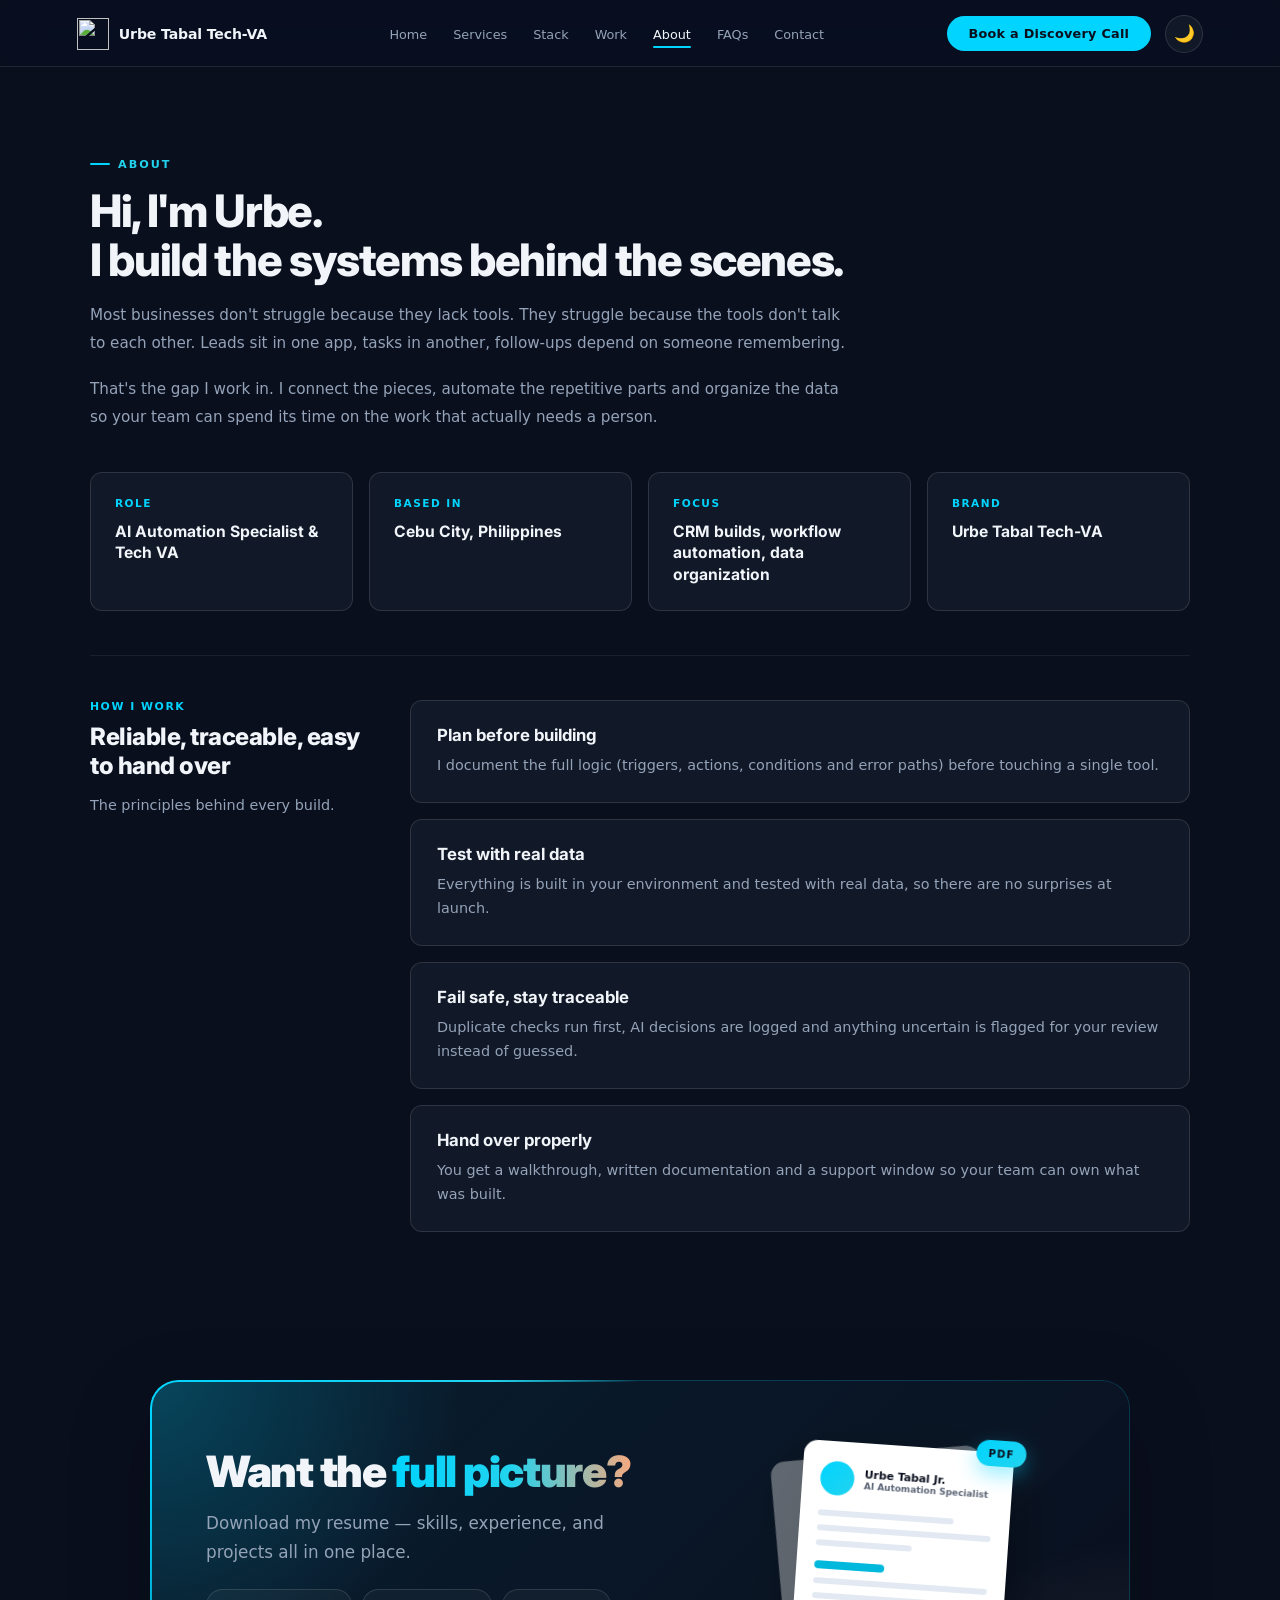
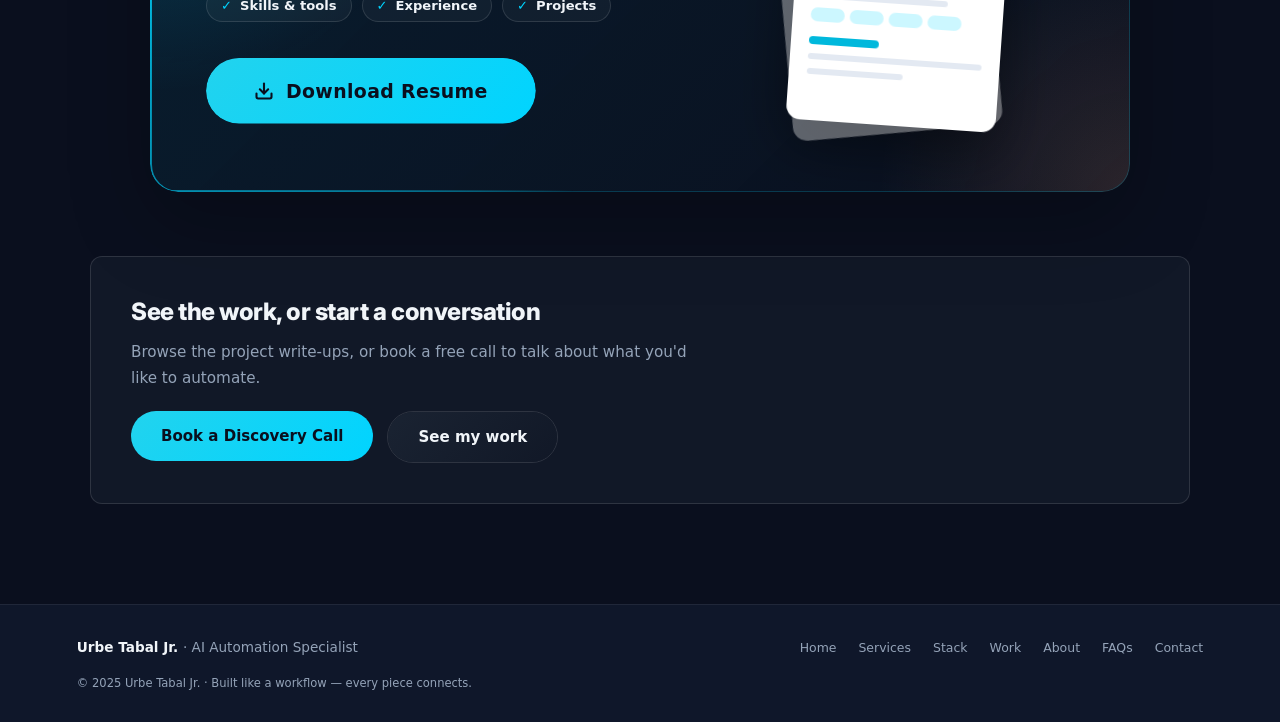
==== commit 2e0c4959: "Add files via upload" ====
--- a/about.html
+++ b/about.html
@@ -9,7 +9,14 @@
   <link rel="preconnect" href="https://cdn.fontshare.com" crossorigin/>
   <link href="https://api.fontshare.com/v2/css?f[]=satoshi@500,600&amp;f[]=general-sans@400,500,600&amp;display=swap" rel="stylesheet"/>
   <link href="https://fonts.googleapis.com/css2?family=Inter:wght@300;400;500;600;700;800;900&display=swap" rel="stylesheet"/>
+  <link rel="icon" type="image/png" href="assets/favicon.png"/>
   <link rel="stylesheet" href="site.css"/>
+<style id="sparkles-bg-css">
+#sparkles-bg{position:fixed;inset:0;width:100%;height:100%;z-index:0;pointer-events:none;opacity:0;transition:opacity 1s ease}
+#sparkles-bg.ready{opacity:1}
+#sparkles-bg canvas{width:100%!important;height:100%!important}
+#aurora-mesh,#ai-lines-canvas{display:none!important}
+</style>
 </head>
 <body>
 <div class="curtain" id="pageCurtain" aria-hidden="true"></div>
@@ -20,15 +27,17 @@
   <div class="aurora-blob b2"></div>
   <div class="aurora-blob b3"></div>
 </div>
+<div id="sparkles-bg" aria-hidden="true"></div>
 <canvas id="ai-lines-canvas" aria-hidden="true"></canvas>
 
 <!-- NAV -->
 <nav id="navbar">
   <a class="nav-logo" href="index.html">
-    <span class="nav-logo-dot"></span>
+    <img class="nav-logo-img" src="assets/logo.png" alt="" width="32" height="32">
     <span class="nav-logo-text">Urbe Tabal Tech-VA</span>
   </a>
   <ul class="nav-links">
+    <li><a href="index.html">Home</a></li>
     <li><a href="services.html">Services</a></li>
     <li><a href="stack.html">Stack</a></li>
     <li><a href="work.html">Work</a></li>
@@ -37,10 +46,10 @@
     <li><a href="contact.html">Contact</a></li>
   </ul>
   <div class="nav-right">
+    <a href="https://cal.com/urbe-tabal-avs1rh/free-ai-automation-discovery-call" class="nav-cta nav-cta-desktop" target="_blank" rel="noopener noreferrer">Book a Discovery Call</a>
     <button class="theme-btn" id="themeToggle" aria-label="Toggle theme" title="Toggle light/dark mode">
       <span class="theme-btn-icon" id="themeIcon">🌙</span>
     </button>
-    <a href="https://cal.com/urbe-tabal-avs1rh/free-ai-automation-discovery-call" class="nav-cta nav-cta-desktop" target="_blank" rel="noopener noreferrer">Book a Discovery Call</a>
     <button class="nav-burger" id="navBurger" aria-label="Open menu" aria-expanded="false">
       <span></span><span></span><span></span>
     </button>
@@ -48,6 +57,7 @@
 </nav>
 <div class="nav-mobile-panel" id="navMobilePanel">
   <ul class="nav-mobile-links">
+    <li><a href="index.html">Home</a></li>
     <li><a href="services.html">Services</a></li>
     <li><a href="stack.html">Stack</a></li>
     <li><a href="work.html">Work</a></li>
@@ -60,7 +70,7 @@
 
 <section id="about-detail" class="section page-first"><div class="section-inner"><div class="about-content"><p class="section-label reveal">About</p><h2 class="section-heading reveal">Hi, I'm Urbe.<br>I build the systems behind the scenes.</h2><div class="about-text"><p class="reveal">Most businesses don't struggle because they lack tools. They struggle because the tools don't talk to each other. Leads sit in one app, tasks in another, follow-ups depend on someone remembering.</p><p class="reveal">That's the gap I work in. I connect the pieces, automate the repetitive parts and organize the data so your team can spend its time on the work that actually needs a person.</p></div><div class="fact-grid"><div class="fact-card reveal"><div class="fact-label">Role</div><div class="fact-value">AI Automation Specialist &amp; Tech VA</div></div><div class="fact-card reveal"><div class="fact-label">Based in</div><div class="fact-value">Cebu City, Philippines</div></div><div class="fact-card reveal"><div class="fact-label">Focus</div><div class="fact-value">CRM builds, workflow automation, data organization</div></div><div class="fact-card reveal"><div class="fact-label">Brand</div><div class="fact-value">Urbe Tabal Tech-VA</div></div></div></div><div class="detail-group"><div class="reveal"><div class="detail-kicker">How I work</div><div class="detail-title">Reliable, traceable, easy to hand over</div><p class="detail-lead">The principles behind every build.</p></div><div class="detail-cards"><div class="detail-card reveal"><h4>Plan before building</h4><p>I document the full logic (triggers, actions, conditions and error paths) before touching a single tool.</p></div><div class="detail-card reveal"><h4>Test with real data</h4><p>Everything is built in your environment and tested with real data, so there are no surprises at launch.</p></div><div class="detail-card reveal"><h4>Fail safe, stay traceable</h4><p>Duplicate checks run first, AI decisions are logged and anything uncertain is flagged for your review instead of guessed.</p></div><div class="detail-card reveal"><h4>Hand over properly</h4><p>You get a walkthrough, written documentation and a support window so your team can own what was built.</p></div></div></div><div class="resume-block reveal" style="transition-delay:0.1s">
         <div class="resume-block-text">
-          <span class="resume-kicker"><i></i>Resume · PDF</span>
+          
           <div class="resume-block-title">Want the <span class="grad">full picture?</span></div>
           <div class="resume-block-sub">Download my resume — skills, experience, and projects all in one place.</div>
           <ul class="resume-points"><li>Skills &amp; tools</li><li>Experience</li><li>Projects</li></ul>
@@ -100,5 +110,38 @@
 </footer>
 <script src="site.js"></script>
 <script src="press.js"></script>
+<script src="assets/tsparticles.slim.bundle.min.js"></script>
+<script id="sparkles-bg-js">
+(function(){
+  try{
+    if(!window.tsParticles||!window.loadSlim) return;
+    const el=document.getElementById('sparkles-bg');
+    const col=()=>document.documentElement.getAttribute('data-theme')==='light'?'#1e293b':'#ffffff';
+    let cur=null, ready=loadSlim(tsParticles);
+    function start(){
+      return ready.then(()=>tsParticles.load({id:'sparkles-bg-canvas',element:el,options:{
+        background:{color:{value:'transparent'}},
+        fullScreen:{enable:false},
+        fpsLimit:120,detectRetina:true,
+        particles:{
+          number:{value:100,density:{enable:true,width:400,height:400}},
+          color:{value:col()},
+          shape:{type:'circle'},
+          opacity:{value:{min:0.1,max:1},animation:{enable:true,speed:1,sync:false,startValue:'random'}},
+          size:{value:{min:0.6,max:1.4}},
+          move:{enable:true,direction:'none',speed:{min:0.1,max:1},random:false,straight:false,outModes:{default:'out'}}
+        }
+      }})).then(c=>{cur=c;el.classList.add('ready')});
+    }
+    start().catch(e=>console.warn('sparkles failed',e));
+    let last=col();
+    new MutationObserver(()=>{
+      if(col()===last) return; last=col();
+      try{ if(cur) cur.destroy(); }catch(e){}
+      start().catch(e=>console.warn('sparkles failed',e));
+    }).observe(document.documentElement,{attributes:true,attributeFilter:['data-theme']});
+  }catch(e){console.warn('sparkles failed',e)}
+})();
+</script>
 </body>
 </html>
--- a/site.css
+++ b/site.css
@@ -804,7 +804,7 @@
     .proc-ln i{display:block;height:0;background:linear-gradient(180deg,var(--cyan),var(--cyan2));box-shadow:0 0 12px rgba(0,212,255,0.7);will-change:height}
     .proc-it{position:relative}
     .proc-dt{
-      position:absolute;left:-43px;top:50%;margin-top:-10px;width:20px;height:20px;border-radius:50%;
+      position:absolute;left:-41.5px;top:50%;margin-top:-10px;width:20px;height:20px;border-radius:50%;
       background:var(--bg);border:3px solid var(--cyan);box-shadow:0 0 14px rgba(0,212,255,0.45);
       transform:scale(0);transition:transform 500ms var(--bounce);
     }
@@ -822,7 +822,7 @@
     .proc-step{font:600 0.68rem/1 'SF Mono',ui-monospace,Menlo,Consolas,monospace;letter-spacing:0.14em;text-transform:uppercase;color:var(--cyan)}
     .proc-card .proc-title{font-size:1.15rem;font-weight:800;letter-spacing:-0.02em;margin:0;color:var(--text)}
     .proc-card .proc-desc{margin:0}
-    @media(max-width:560px){.proc-tl{padding-left:34px}.proc-dt{left:-33px}.proc-ln{left:7px}.proc-card{padding:20px 20px}}
+    @media(max-width:560px){.proc-tl{padding-left:34px}.proc-dt{left:-35.5px}.proc-ln{left:7px}.proc-card{padding:20px 20px}}
     @media(prefers-reduced-motion:reduce){.proc-dt,.proc-card{transform:none;opacity:1;transition:none}.proc-ln i{height:100%!important}}
 
     /* ══════════════════════════════════════
@@ -1076,3 +1076,44 @@
     .cta-band h3,.resume-block-title,.faq-t,.work-card-title,.modal-title,.fact-value,.pg-trust-title,.connect-title{
       font-family:'Inter',sans-serif!important;
     }
+
+    /* about: equal-size, evenly aligned fact cards */
+    .fact-grid{grid-template-columns:repeat(4,minmax(0,1fr));gap:16px;align-items:stretch}
+    .fact-card{display:flex;flex-direction:column;justify-content:flex-start;gap:0;min-height:132px;height:100%;padding:24px}
+    .fact-label{margin-bottom:12px}
+    .fact-value{margin:0}
+    .fact-grid{margin-bottom:44px}
+    .about-content{max-width:none}
+    .about-content>*:not(.fact-grid){max-width:760px}
+    @media(max-width:1000px){.fact-grid{grid-template-columns:repeat(2,minmax(0,1fr))}}
+    @media(max-width:520px){.fact-grid{grid-template-columns:1fr}.fact-card{min-height:0}}
+
+    .nav-cta{border-radius:999px!important;padding-left:22px!important;padding-right:22px!important}
+
+    /* smoother pill transition: gentle ease-in-out, longer, GPU hints */
+    #navbar,#navbar.pill{--pill-dur:760ms;--pill-ease:cubic-bezier(.45,.05,.2,1)}
+    @supports (transition-timing-function:linear(0,1)){#navbar,#navbar.pill{--pill-ease:cubic-bezier(.45,.05,.2,1)}}
+    #navbar{will-change:transform,padding;backface-visibility:hidden}
+    #navbar::before{will-change:clip-path;transition:clip-path var(--pill-dur) var(--pill-ease),border-color var(--pill-dur) var(--pill-ease),background .4s}
+    #navbar::after{will-change:opacity;transition:opacity calc(var(--pill-dur)*.8) var(--pill-ease)}
+    .nav-links,.nav-logo{transition:opacity .3s}
+
+    .nav-logo-img{width:32px;height:32px;object-fit:contain;flex-shrink:0}
+
+    /* theme switch: sits right of the CTA; on scroll it splits off into its own pill */
+    @media(min-width:901px){
+      .nav-right{padding-right:52px;transition:padding-right var(--pill-dur,587ms) var(--pill-ease,ease)}
+      .theme-btn{position:absolute;top:50%;margin-top:-19px;right:6%;
+        transition:background .3s,border-color .3s,transform .15s,right var(--pill-dur,587ms) var(--pill-ease,ease),width .35s,height .35s,margin-top .35s,box-shadow .4s}
+      #navbar.pill .nav-right{padding-right:0}
+      #navbar.pill .theme-btn{width:44px;height:44px;margin-top:-22px;right:calc(var(--pill-inset)/2 - 22px);
+        background:var(--nav-bg);-webkit-backdrop-filter:blur(20px) saturate(160%);backdrop-filter:blur(20px) saturate(160%);
+        border-color:var(--glass-border);box-shadow:0 10px 30px var(--shadow),0 1px 2px var(--shadow)}
+    }
+
+    /* stack: compact pills, full logos, no white tile */
+    #stack-detail .chip-row{gap:12px}
+    #stack-detail .chip-row .tool-chip{padding:8px 20px 8px 10px;gap:10px;font-size:.92rem;font-weight:600}
+    #stack-detail .chip-row .tool-chip-icon{width:30px;height:30px;border-radius:0;overflow:visible;background:transparent!important;border:0!important;box-shadow:none;-webkit-backdrop-filter:none;backdrop-filter:none}
+    #stack-detail .chip-row .tool-chip-icon img{width:26px!important;height:26px!important;object-fit:contain}
+    #stack-detail .chip-row .tool-chip span,#stack-detail .chip-row .tool-chip-name{font-size:.92rem}
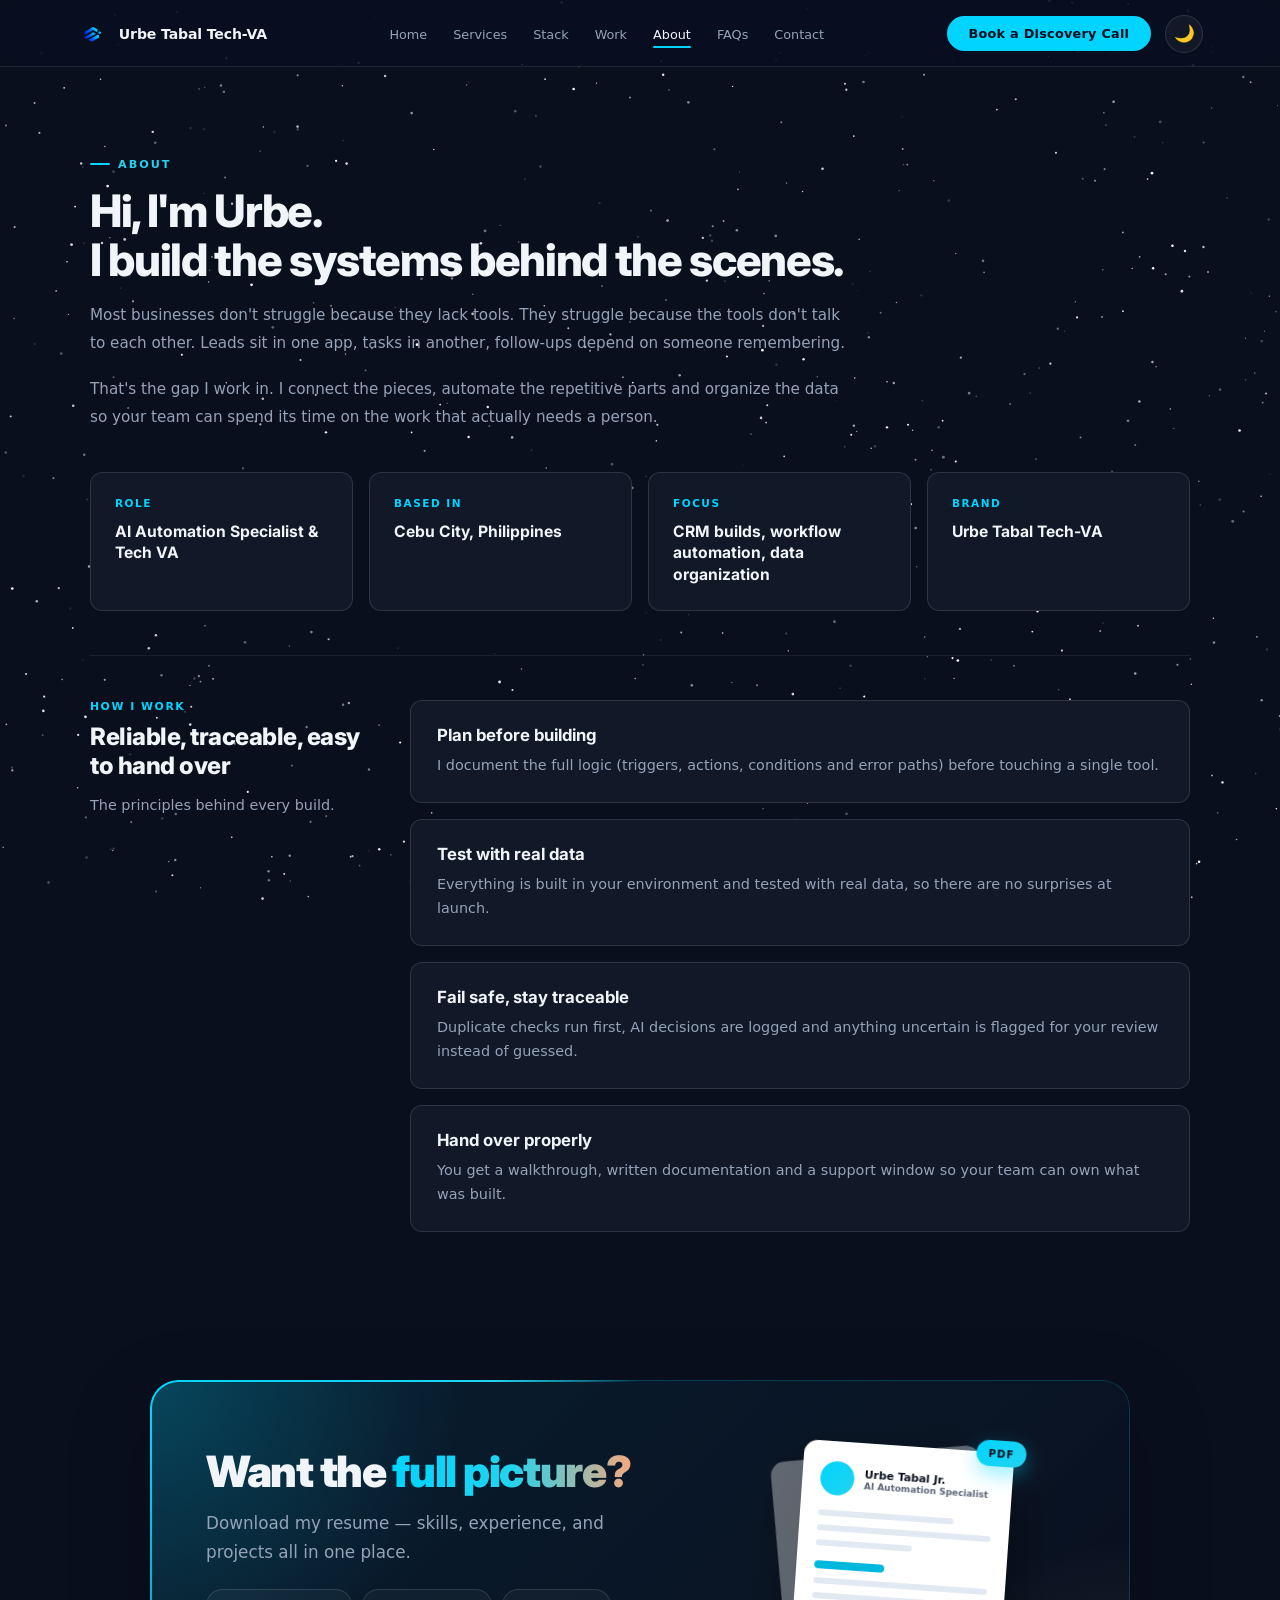
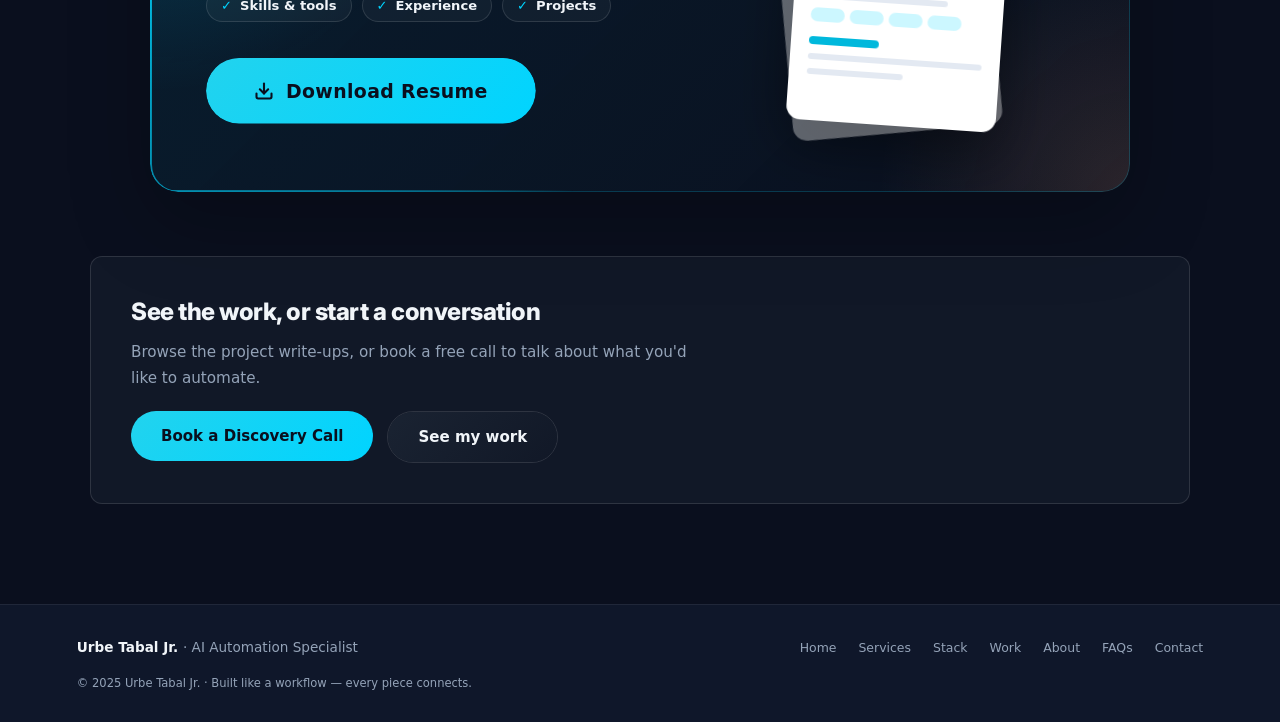
==== commit 8da349b3: "Add files via upload" ====
--- a/about.html
+++ b/about.html
@@ -9,8 +9,1127 @@
   <link rel="preconnect" href="https://cdn.fontshare.com" crossorigin/>
   <link href="https://api.fontshare.com/v2/css?f[]=satoshi@500,600&amp;f[]=general-sans@400,500,600&amp;display=swap" rel="stylesheet"/>
   <link href="https://fonts.googleapis.com/css2?family=Inter:wght@300;400;500;600;700;800;900&display=swap" rel="stylesheet"/>
-  <link rel="icon" type="image/png" href="assets/favicon.png"/>
-  <link rel="stylesheet" href="site.css"/>
+  <link rel="icon" type="image/png" href="[data-uri]"/>
+  <style>    /* ══════════════════════════════════════
+       THEME TOKENS
+    ══════════════════════════════════════ */
+    :root {
+      --cyan:#00D4FF; --cyan2:#22D3EE; --cyan-glow:rgba(0,212,255,0.18);
+      --accent:#F5A97F; --accent-glow:rgba(245,169,127,0.18);
+      --r:12px; --r2:8px;
+      transition: background 0.4s, color 0.4s;
+    }
+
+    [data-theme="dark"] {
+      --bg:#0A0F1E; --bg2:#0F172A; --bg3:#1E2937;
+      --nav-bg:rgba(10,15,30,0.68);
+      --card:#111827; --card2:#1a2332;
+      --glass-bg:rgba(255,255,255,0.035); --glass-bg-hover:rgba(255,255,255,0.06);
+      --glass-border:rgba(255,255,255,0.09); --glass-highlight:rgba(255,255,255,0.07);
+      --glass-shadow:0 8px 32px rgba(0,0,0,0.35);
+      --text:#F1F5F9; --muted:#94A3B8; --dim:#334155;
+      --border:rgba(255,255,255,0.07);
+      --border2:rgba(255,255,255,0.12);
+      --navy:#0F172A; --navy2:#1E2937;
+      --section-alt:#0D1526;
+      --stat-bg:#111827;
+      --input-bg:rgba(255,255,255,0.05);
+      --input-border:rgba(255,255,255,0.1);
+      --shadow:rgba(0,0,0,0.4);
+    }
+
+    [data-theme="light"] {
+      --bg:#EFEBDD; --bg2:#E6E0CE; --bg3:#D9D1BA;
+      --nav-bg:rgba(239,235,221,0.75);
+      --card:#FCFAF4; --card2:#F3EFE3;
+      --glass-bg:rgba(255,253,248,0.4); --glass-bg-hover:rgba(255,253,248,0.6);
+      --glass-border:rgba(0,0,0,0.1); --glass-highlight:rgba(255,255,255,0.85);
+      --glass-shadow:0 8px 32px rgba(41,37,27,0.14);
+      --text:#0F172A; --muted:#5B6472; --dim:#CBD5E1;
+      --border:rgba(0,0,0,0.1); 
+      --border2:rgba(0,0,0,0.16);
+      --navy:#0F172A; --navy2:#1E2937;
+      --section-alt:#E6E0CE;
+      --stat-bg:#F9F6EC;
+      --input-bg:rgba(0,0,0,0.04);
+      --input-border:rgba(0,0,0,0.16);
+      --shadow:rgba(41,37,27,0.18);
+    }
+
+    /* ══════════════════════════════════════
+       RESET & BASE
+    ══════════════════════════════════════ */
+    *,*::before,*::after{box-sizing:border-box;margin:0;padding:0}
+    html{scroll-behavior:smooth}
+    body{
+      font-family:var(--font-body);
+      background:var(--bg);color:var(--text);
+      -webkit-font-smoothing:antialiased;
+      overflow-x:hidden;
+      transition:background 0.4s ease, color 0.4s ease;
+    }
+
+    /* ══════════════════════════════════════
+       AURORA GRADIENT MESH BACKGROUND
+    ══════════════════════════════════════ */
+    #aurora-mesh{
+      position:fixed;inset:0;z-index:0;
+      pointer-events:none;overflow:hidden;
+      opacity:1;transition:opacity 0.4s;
+    }
+    .aurora-blob{
+      position:absolute;border-radius:50%;
+      filter:blur(70px);opacity:0.4;
+      transition:opacity 0.4s;
+    }
+    [data-theme="light"] .aurora-blob{opacity:0.7}
+    .aurora-blob.b1{
+      width:38vw;height:38vw;max-width:520px;max-height:520px;
+      background:radial-gradient(circle,var(--cyan) 0%,transparent 70%);
+      top:-10%;left:-8%;
+      animation:auroraDrift1 16s ease-in-out infinite;
+    }
+    .aurora-blob.b2{
+      width:32vw;height:32vw;max-width:440px;max-height:440px;
+      background:radial-gradient(circle,#8B6F2E 0%,transparent 70%);
+      bottom:-12%;right:-6%;
+      animation:auroraDrift2 20s ease-in-out infinite;
+    }
+    .aurora-blob.b3{
+      width:26vw;height:26vw;max-width:360px;max-height:360px;
+      background:radial-gradient(circle,var(--cyan2) 0%,transparent 70%);
+      top:42%;left:52%;
+      opacity:0.2;
+      animation:auroraDrift3 22s ease-in-out infinite;
+    }
+    [data-theme="light"] .aurora-blob.b3{opacity:0.45}
+    @keyframes auroraDrift1{
+      0%,100%{transform:translate(0,0) scale(1)}
+      50%{transform:translate(4vw,3vh) scale(1.15)}
+    }
+    @keyframes auroraDrift2{
+      0%,100%{transform:translate(0,0) scale(1)}
+      50%{transform:translate(-3vw,-2vh) scale(1.1)}
+    }
+    @keyframes auroraDrift3{
+      0%,100%{transform:translate(-50%,-50%) scale(1)}
+      50%{transform:translate(-58%,-42%) scale(1.2)}
+    }
+    @media (prefers-reduced-motion: reduce){
+      .aurora-blob{animation:none}
+    }
+
+    #ai-lines-canvas{
+      position:fixed;inset:0;z-index:0;
+      pointer-events:none;
+      opacity:1;
+      transition:opacity 0.4s;
+    }
+    [data-theme="light"] #ai-lines-canvas{opacity:0.95}
+
+    /* ══════════════════════════════════════
+       NAV
+    ══════════════════════════════════════ */
+    nav{
+      position:fixed;top:0;left:0;right:0;z-index:200;
+      display:flex;align-items:center;justify-content:space-between;
+      padding:16px 6%;
+      background:var(--nav-bg);
+      backdrop-filter:blur(20px) saturate(160%);-webkit-backdrop-filter:blur(20px) saturate(160%);
+      border-bottom:1px solid var(--glass-border);
+      transition:box-shadow 0.3s,background 0.4s,border-color 0.4s;
+    }
+    nav.shadow{box-shadow:0 8px 32px var(--shadow)}
+
+    /* ══════════════════════════════════════
+       BUTTON SHINE SWEEP — light streak glides across on hover
+       (concept: BrewedOps Motion Library, "Button shine sweep")
+    ══════════════════════════════════════ */
+    .push-inner::after{
+      content:'';position:absolute;top:-20%;bottom:-20%;left:0;width:46%;
+      pointer-events:none;z-index:2;
+      background:linear-gradient(100deg,transparent 0%,rgba(255,255,255,.55) 50%,transparent 100%);
+      transform:translateX(-140%) skewX(-18deg);
+    }
+    .push-btn:hover .push-inner::after{
+      transform:translateX(330%) skewX(-18deg);
+      transition:transform 950ms cubic-bezier(.32,.72,0,1);
+    }
+    .btn-ghost.push-btn .push-inner::after{
+      background:linear-gradient(100deg,transparent 0%,rgba(255,255,255,.22) 50%,transparent 100%);
+    }
+    .nav-cta,.pg-run-btn{position:relative;overflow:hidden}
+    .nav-cta::after,.pg-run-btn::after{
+      content:'';position:absolute;top:-20%;bottom:-20%;left:0;width:46%;
+      pointer-events:none;
+      background:linear-gradient(100deg,transparent 0%,rgba(255,255,255,.55) 50%,transparent 100%);
+      transform:translateX(-140%) skewX(-18deg);
+    }
+    .nav-cta:hover::after,.pg-run-btn:hover:not(:disabled)::after{
+      transform:translateX(330%) skewX(-18deg);
+      transition:transform 950ms cubic-bezier(.32,.72,0,1);
+    }
+    @media(prefers-reduced-motion:reduce){.push-inner::after,.nav-cta::after,.pg-run-btn::after{display:none}}
+
+    /* ══════════════════════════════════════
+       SPLIT HEADLINE REVEAL — lines rise out of a mask, staggered
+       (concept: BrewedOps Motion Library, "Split headline reveal")
+    ══════════════════════════════════════ */
+    .split-line{display:block;overflow:hidden;padding:1px 0 0.14em;margin-bottom:-0.14em}
+    .split-line > span{
+      display:block;transform:translateY(115%);
+      animation:splitRise 900ms cubic-bezier(.32,.72,0,1) both;
+      animation-delay:calc(var(--i,0) * 130ms + 150ms);
+    }
+    .curtain-in .split-line > span{animation-delay:calc(var(--i,0) * 130ms + 450ms)}
+    @keyframes splitRise{from{transform:translateY(115%)}to{transform:none}}
+    @media(prefers-reduced-motion:reduce){.split-line > span{animation:none;transform:none}}
+
+    /* ══════════════════════════════════════
+       CURTAIN WIPE — page transition for "See My Work"
+       (concept: BrewedOps Motion Library, "Curtain wipe")
+    ══════════════════════════════════════ */
+    .curtain{
+      position:fixed;inset:0;z-index:10000;pointer-events:none;
+      background:linear-gradient(135deg,var(--cyan2,#22D3EE) 0%,var(--cyan,#00D4FF) 100%);
+      transform:translateX(-101%);visibility:hidden;will-change:transform;
+    }
+    .curtain::after{
+      content:'';position:absolute;left:50%;top:50%;
+      width:56px;height:6px;margin:-3px 0 0 -28px;border-radius:3px;
+      background:rgba(255,255,255,.8);
+    }
+    .curtain.cover{visibility:visible;pointer-events:all;transform:none;transition:transform 520ms cubic-bezier(.32,.72,0,1)}
+    .curtain.hold{visibility:visible;transform:none;transition:none}
+    .curtain.leave{visibility:visible;transform:translateX(101%);transition:transform 600ms cubic-bezier(.32,.72,0,1)}
+
+    /* ══════════════════════════════════════
+       NAV — shrinks to a floating pill on scroll
+       (concept: BrewedOps Motion Library, "Shrink to floating pill")
+    ══════════════════════════════════════ */
+    #navbar{
+      --pill-inset:12%;
+      --pill-ease:cubic-bezier(.22,1,.36,1);
+      --pill-dur:587ms;
+      background:transparent;
+      backdrop-filter:none;-webkit-backdrop-filter:none;
+      border-bottom-color:transparent;
+      transition:transform var(--pill-dur) var(--pill-ease),padding var(--pill-dur) var(--pill-ease);
+    }
+    @supports (transition-timing-function:linear(0,1)){
+      #navbar{--pill-ease:linear(0, 0.0941 5.6%, 0.2736 11.1%, 0.4548 16.7%, 0.6076 22.2%, 0.7255 27.8%, 0.8119 33.3%, 0.8732 38.9%, 0.9156 44.4%, 0.9444 50.0%, 0.9636 55.6%, 0.9764 61.1%, 0.9848 66.7%, 0.9902 72.2%, 0.9938 77.8%, 0.9960 83.3%, 0.9975 88.9%, 0.9984 94.4%, 1 100%)}
+    }
+    #navbar.shadow{box-shadow:none}
+    /* glass bar layer — clipped down to a pill */
+    #navbar::before{
+      content:'';position:absolute;inset:0;z-index:-1;pointer-events:none;
+      background:var(--nav-bg);
+      backdrop-filter:blur(20px) saturate(160%);-webkit-backdrop-filter:blur(20px) saturate(160%);
+      border-bottom:1px solid var(--glass-border);
+      clip-path:inset(0 0 0 0 round 0);
+      transition:clip-path var(--pill-dur) var(--pill-ease),border-color var(--pill-dur) var(--pill-ease),background 0.4s;
+    }
+    /* pill outline + floating shadow layer */
+    #navbar::after{
+      content:'';position:absolute;top:0;bottom:0;left:var(--pill-inset);right:var(--pill-inset);
+      z-index:-1;pointer-events:none;border-radius:999px;
+      border:1px solid var(--glass-border);
+      box-shadow:0 10px 30px var(--shadow),0 1px 2px var(--shadow);
+      opacity:0;transition:opacity var(--pill-dur) var(--pill-ease);
+    }
+    #navbar.pill{
+      transform:translateY(10px);
+      padding-left:calc(var(--pill-inset) + 28px);
+      padding-right:calc(var(--pill-inset) + 28px);
+    }
+    #navbar.pill::before{
+      clip-path:inset(0 var(--pill-inset) 0 var(--pill-inset) round 999px);
+      border-bottom-color:transparent;
+    }
+    #navbar.pill::after{opacity:1}
+    #navbar.pill ~ .nav-mobile-panel{top:84px}
+    @media(max-width:1100px){#navbar{--pill-inset:8%}}
+    @media(max-width:900px){#navbar{--pill-inset:5%}}
+    @media(max-width:640px){
+      #navbar{--pill-inset:3%}
+      #navbar.pill{padding-left:calc(var(--pill-inset) + 14px);padding-right:calc(var(--pill-inset) + 14px)}
+    }
+    @media(prefers-reduced-motion:reduce){
+      #navbar,#navbar::before,#navbar::after{transition-duration:.01ms!important}
+    }
+    .nav-logo{display:flex;align-items:center;gap:10px;text-decoration:none}
+    .nav-logo-dot{width:9px;height:9px;border-radius:50%;background:var(--cyan);box-shadow:0 0 10px var(--cyan);animation:pulse 2s ease-in-out infinite;flex-shrink:0}
+    @keyframes pulse{0%,100%{opacity:1;transform:scale(1)}50%{opacity:0.4;transform:scale(0.7)}}
+    .nav-logo-text{font-size:0.88rem;font-weight:700;color:var(--text);letter-spacing:-0.01em;transition:color 0.4s}
+    .nav-links{display:flex;gap:26px;list-style:none}
+    .nav-links a{font-size:0.8rem;font-weight:500;color:var(--muted);text-decoration:none;transition:color 0.2s}
+    .nav-links a:hover{color:var(--text)}
+    .nav-right{display:flex;align-items:center;gap:10px}
+    /* THEME TOGGLE */
+    .theme-btn{
+      width:38px;height:38px;border-radius:50%;
+      border:1px solid var(--border2);
+      background:var(--card);
+      cursor:pointer;position:relative;
+      transition:background 0.3s,border-color 0.3s,transform 0.15s;
+      flex-shrink:0;
+      display:flex;align-items:center;justify-content:center;
+      font-size:1.05rem;line-height:1;
+      overflow:hidden;
+    }
+    .theme-btn:hover{border-color:rgba(0,212,255,0.4)}
+    .theme-btn-icon{
+      display:inline-block;
+      transition:transform 0.35s cubic-bezier(0.34,1.56,0.64,1),opacity 0.25s;
+    }
+    .theme-btn-icon.swap{transform:rotate(180deg) scale(0.4);opacity:0}
+    .nav-cta{
+      font-size:0.8rem;font-weight:700;letter-spacing:0.02em;
+      color:#0A0F1E;background:var(--cyan);
+      border:none;padding:10px 20px;border-radius:var(--r2);
+      cursor:pointer;text-decoration:none;
+      transition:opacity 0.18s,transform 0.15s,box-shadow 0.2s;
+    }
+    .nav-cta:hover{opacity:0.88}
+    .nav-cta-mobile{display:none}
+    .nav-burger{
+      display:none;flex-direction:column;justify-content:center;gap:5px;
+      width:38px;height:38px;border:1px solid var(--border2);border-radius:var(--r2);
+      background:var(--card);cursor:pointer;flex-shrink:0;
+    }
+    .nav-burger span{display:block;width:18px;height:2px;background:var(--text);margin:0 auto;border-radius:2px;transition:transform 0.25s,opacity 0.25s}
+    .nav-burger.open span:nth-child(1){transform:translateY(7px) rotate(45deg)}
+    .nav-burger.open span:nth-child(2){opacity:0}
+    .nav-burger.open span:nth-child(3){transform:translateY(-7px) rotate(-45deg)}
+    .nav-mobile-panel{
+      position:fixed;top:70px;left:0;right:0;z-index:199;
+      background:var(--nav-bg);backdrop-filter:blur(20px) saturate(160%);-webkit-backdrop-filter:blur(20px) saturate(160%);
+      border-bottom:1px solid var(--glass-border);
+      display:flex;flex-direction:column;gap:18px;padding:22px 6% 28px;
+      transform:translateY(-12px);opacity:0;pointer-events:none;
+      transition:transform 0.25s ease,opacity 0.25s ease;
+    }
+    .nav-mobile-panel.open{transform:translateY(0);opacity:1;pointer-events:auto}
+    .nav-mobile-links{list-style:none;display:flex;flex-direction:column;gap:16px}
+    .nav-mobile-links a{font-size:1rem;font-weight:600;color:var(--text);text-decoration:none}
+    @media(max-width:640px){
+      .nav-links{display:none}
+      .nav-cta-desktop{display:none}
+      .nav-burger{display:flex}
+      .nav-mobile-panel .nav-cta-mobile{display:inline-flex;justify-content:center}
+    }
+    @media(min-width:641px) and (max-width:900px){
+      .nav-links{gap:14px}
+      .nav-cta-desktop{padding:9px 14px;font-size:0.75rem}
+      .nav-logo-text{font-size:0.78rem}
+    }
+
+    /* ══════════════════════════════════════
+       LAYOUT HELPERS
+    ══════════════════════════════════════ */
+    .section{padding:100px 6%;position:relative;z-index:1}
+    .section-inner{max-width:1100px;margin:0 auto}
+    .section-label{
+      display:inline-flex;align-items:center;gap:8px;
+      font-size:0.7rem;font-weight:700;letter-spacing:0.18em;text-transform:uppercase;
+      color:var(--cyan2);margin-bottom:16px;
+    }
+    .section-label::before{content:'';width:20px;height:2px;background:var(--cyan);border-radius:2px}
+    .section-heading{
+      font-size:clamp(1.9rem,3.5vw,2.8rem);font-weight:800;
+      color:var(--text);line-height:1.1;letter-spacing:-0.03em;margin-bottom:16px;
+      transition:color 0.4s;
+    }
+    .section-sub{font-size:1rem;color:var(--muted);line-height:1.8;max-width:520px;margin-bottom:52px;transition:color 0.4s}
+    .divider{height:1px;background:var(--border);position:relative;z-index:1}
+
+    /* ══════════════════════════════════════
+       HERO
+    ══════════════════════════════════════ */
+    #hero{
+      min-height:100vh;display:flex;align-items:center;
+      position:relative;overflow:hidden;
+      padding:130px 6% 80px;
+      background:transparent;
+    }
+    [data-theme="dark"] #hero{background:linear-gradient(135deg,rgba(10,15,30,0.6) 0%,rgba(15,23,42,0.4) 100%)}
+    [data-theme="light"] #hero{background:linear-gradient(135deg,rgba(250,249,245,0.5) 0%,rgba(243,241,234,0.4) 100%)}
+    .hero-inner{
+      max-width:1100px;margin:0 auto;width:100%;
+      display:grid;grid-template-columns:1fr 1fr;gap:80px;align-items:center;
+      position:relative;z-index:1;
+    }
+    @media(max-width:900px){.hero-inner{grid-template-columns:1fr;gap:48px}}
+    .hero-badge{
+      display:inline-flex;align-items:center;gap:8px;
+      background:rgba(0,212,255,0.1);border:1px solid rgba(0,212,255,0.25);
+      backdrop-filter:blur(10px) saturate(160%);-webkit-backdrop-filter:blur(10px) saturate(160%);
+      border-radius:100px;padding:6px 14px;
+      font-size:0.72rem;font-weight:600;color:var(--cyan);
+      letter-spacing:0.06em;margin-bottom:28px;
+    }
+    .hero-badge-dot{width:6px;height:6px;border-radius:50%;background:var(--cyan);animation:pulse 2s ease-in-out infinite}
+    .hero-heading{
+      font-size:clamp(2.4rem,5vw,4rem);font-weight:900;
+      color:var(--text);line-height:1.0;letter-spacing:-0.04em;margin-bottom:20px;
+      transition:color 0.4s;
+    }
+    .hero-heading .accent{color:var(--cyan)}
+    .hero-sub{font-size:1.05rem;color:var(--muted);line-height:1.8;margin-bottom:40px;max-width:480px;transition:color 0.4s}
+    .hero-btns{display:flex;gap:14px;flex-wrap:wrap}
+    @media(min-width:641px){.hero-btns{flex-wrap:nowrap}}
+    @media(min-width:641px) and (max-width:900px){.hero-btns .push-inner{padding:16px 22px}.hero-btns .push-label{font-size:0.88rem}}
+    /* ══════════════════════════════════════
+       PUSH BUTTON — flat CTA (3D look removed)
+    ══════════════════════════════════════ */
+    .push-btn{
+      all:unset;cursor:pointer;
+      -webkit-tap-highlight-color:rgba(0,0,0,0);
+      position:relative;display:inline-block;
+      border-radius:999vw;text-decoration:none;
+    }
+    .push-outer{position:relative;z-index:1;display:block;border-radius:inherit}
+    .push-inner{
+      position:relative;z-index:1;border-radius:inherit;
+      padding:16px 30px;overflow:hidden;display:flex;align-items:center;justify-content:center;
+      transition:opacity 0.18s,background-color 0.2s;
+    }
+    .push-btn:hover .push-inner{opacity:0.88}
+    .push-label{
+      position:relative;z-index:4;font-size:0.94rem;font-weight:700;
+      display:block;
+      -webkit-user-select:none;user-select:none;white-space:nowrap;
+    }
+
+    .btn-primary.push-btn .push-outer{background:none}
+    .btn-primary.push-btn .push-inner{background-image:linear-gradient(135deg,var(--cyan2),var(--cyan))}
+    .btn-primary.push-btn .push-label{color:#0A0F1E}
+
+    .btn-ghost.push-btn .push-outer{background:none;border:1px solid var(--border2);border-radius:inherit}
+    .btn-ghost.push-btn .push-inner{background-image:linear-gradient(135deg,var(--card2),var(--card))}
+    .btn-ghost.push-btn .push-label{color:var(--text)}
+    .hero-photo-col{display:flex;justify-content:center;align-items:center}
+    .hero-photo-frame{
+      position:relative;width:300px;height:300px;border-radius:50%;overflow:hidden;
+      border:3px solid rgba(0,212,255,0.35);
+      box-shadow:0 0 0 8px rgba(0,212,255,0.06),0 0 60px rgba(0,212,255,0.15);
+    }
+    .hero-photo-frame img{width:100%;height:100%;object-fit:cover;object-position:55% 65%;transform:scale(1.8);transform-origin:55% 65%;filter:saturate(0.85) contrast(1.06) brightness(0.97) hue-rotate(-6deg)}
+    @media(max-width:640px){.hero-photo-frame{width:220px;height:220px}}
+
+    /* ══════════════════════════════════════
+       SERVICES
+    ══════════════════════════════════════ */
+    #services{background:transparent;transition:background 0.4s}
+    [data-theme="dark"] #services{background:linear-gradient(180deg,rgba(10,15,30,0.55) 0%,rgba(15,23,42,0.7) 100%)}
+    [data-theme="light"] #services{background:linear-gradient(180deg,rgba(250,249,245,0.6) 0%,rgba(243,241,234,0.75) 100%)}
+    .services-grid{display:grid;grid-template-columns:repeat(3,1fr);gap:20px}
+    @media(max-width:900px){.services-grid{grid-template-columns:repeat(2,1fr)}}
+    @media(max-width:580px){.services-grid{grid-template-columns:1fr}}
+    .svc-card{
+      background:var(--glass-bg);border:1px solid var(--glass-border);
+      backdrop-filter:blur(14px) saturate(160%);-webkit-backdrop-filter:blur(14px) saturate(160%);
+      box-shadow:var(--glass-shadow), inset 0 1px 0 var(--glass-highlight);
+      border-radius:var(--r);padding:32px 28px;
+      transition:box-shadow 0.25s,border-color 0.25s,background 0.3s;
+      cursor:default;position:relative;overflow:hidden;
+      will-change:transform;
+    }
+    /* .reveal's own transition (used for the scroll-in animation) includes
+       transform, which would stack a 0.6s CSS ease on top of the JS-driven
+       tilt loop below and make it feel laggy. This higher-specificity rule
+       keeps transform under JS control only once revealed. */
+    .svc-card.reveal{transition:opacity 0.6s ease,box-shadow 0.25s,border-color 0.25s,background 0.3s}
+    .svc-card::before{
+      content:'';position:absolute;top:0;left:0;right:0;height:3px;
+      background:linear-gradient(90deg,var(--cyan),var(--cyan2));
+      opacity:0;transition:opacity 0.25s;z-index:2;
+    }
+    .svc-card::after{
+      content:attr(data-num-big);position:absolute;top:0.12em;right:18px;
+      font-size:3.6rem;font-weight:900;line-height:1;
+      color:var(--text);opacity:0.035;
+      pointer-events:none;transition:opacity 0.3s,transform 0.4s;
+      z-index:1;letter-spacing:-0.05em;
+    }
+    .svc-card:hover::after{opacity:0.09;transform:scale(1.06)}
+    .svc-spotlight{
+      position:absolute;inset:0;z-index:0;pointer-events:none;
+      opacity:0;transition:opacity 0.3s;
+      background:radial-gradient(320px circle at var(--mx,50%) var(--my,50%),rgba(0,212,255,0.14),transparent 65%);
+    }
+    .svc-card:hover .svc-spotlight{opacity:1}
+    .svc-card:hover{background:var(--glass-bg-hover);box-shadow:0 20px 55px var(--shadow), inset 0 1px 0 var(--glass-highlight);border-color:rgba(0,212,255,0.35)}
+    .svc-card:hover::before{opacity:1}
+    .svc-card > *:not(.svc-spotlight){position:relative;z-index:1}
+    .svc-icon{
+      width:48px;height:48px;border-radius:10px;
+      background:transparent;border:none;
+      display:flex;align-items:center;justify-content:center;
+      margin-bottom:20px;font-size:1.3rem;
+      transition:transform 0.35s cubic-bezier(0.34,1.56,0.64,1);
+    }
+    .svc-card:hover .svc-icon{transform:scale(1.15) rotate(-6deg)}
+    .svc-num{
+      display:block;width:fit-content;
+      font-size:0.66rem;font-weight:800;letter-spacing:0.14em;text-transform:uppercase;
+      color:var(--cyan2);margin-bottom:14px;padding:5px 12px;border-radius:100px;
+      background:color-mix(in srgb,currentColor 11%,transparent);
+      border:1px solid color-mix(in srgb,currentColor 28%,transparent);
+    }
+    .svc-title{font-size:1.28rem;font-weight:800;letter-spacing:-0.02em;color:var(--text);margin-bottom:12px;line-height:1.2;transition:color 0.4s}
+    .svc-card:hover .svc-title{
+      background-image:linear-gradient(90deg,var(--cyan) 0%,var(--cyan2) 55%,var(--text) 100%);
+      -webkit-background-clip:text;background-clip:text;-webkit-text-fill-color:transparent;
+    }
+    .svc-desc{font-size:0.92rem;color:var(--muted);line-height:1.7;transition:color 0.4s}
+    .svc-desc strong{
+      color:inherit;font-weight:inherit;
+    }
+
+    /* ══════════════════════════════════════
+       WORKFLOW
+    ══════════════════════════════════════ */
+    #workflow{background:transparent;padding:100px 6%;position:relative;z-index:1;transition:background 0.4s}
+    [data-theme="dark"] #workflow{background:rgba(15,23,42,0.9)}
+    [data-theme="light"] #workflow{background:rgba(243,241,234,0.94)}
+    .flow-wrap{max-width:1100px;margin:0 auto}
+    .flow-steps{display:flex;align-items:stretch;gap:0;overflow-x:auto;overflow-y:visible;padding:14px 0 8px;scroll-behavior:smooth}
+    @media(max-width:700px){.flow-steps{flex-direction:column;align-items:stretch}}
+    .flow-step{
+      flex:1;min-width:140px;
+      background:var(--glass-bg);border:1px solid var(--glass-border);
+      backdrop-filter:blur(14px) saturate(160%);-webkit-backdrop-filter:blur(14px) saturate(160%);
+      box-shadow:inset 0 1px 0 var(--glass-highlight);
+      border-radius:var(--r);padding:24px 16px;text-align:center;
+      transition:background 0.2s,border-color 0.2s,transform 0.2s,box-shadow 0.2s;cursor:default;
+    }
+    .flow-step:hover{background:rgba(0,212,255,0.08);border-color:rgba(0,212,255,0.3);transform:translateY(-3px);box-shadow:0 8px 24px var(--shadow)}
+    .flow-arrow{flex-shrink:0;display:flex;align-items:center;justify-content:center;width:32px;color:var(--cyan);opacity:0.5;font-size:1.1rem}
+    @media(max-width:700px){.flow-arrow{transform:rotate(90deg);margin:4px auto}}
+    .flow-icon{font-size:1.5rem;margin-bottom:10px;display:block}
+    .flow-step-label{font-size:0.6rem;font-weight:700;letter-spacing:0.14em;color:var(--cyan);text-transform:uppercase;margin-bottom:6px}
+    .flow-step-title{font-size:0.82rem;font-weight:700;color:var(--text);margin-bottom:5px;line-height:1.3;transition:color 0.4s}
+    .flow-step-desc{font-size:0.72rem;color:var(--muted);line-height:1.6;transition:color 0.4s}
+    .flow-badge{display:inline-block;font-size:0.58rem;font-weight:700;letter-spacing:0.1em;text-transform:uppercase;padding:3px 8px;border-radius:100px;margin-top:8px}
+    .flow-badge.trigger{background:rgba(0,212,255,0.12);color:var(--cyan)}
+    .flow-badge.action{background:rgba(99,102,241,0.15);color:#a5b4fc}
+    .flow-badge.condition{background:rgba(244,114,182,0.15);color:#f9a8d4}
+    .flow-badge.done{background:rgba(34,197,94,0.12);color:#86efac}
+
+    /* ══════════════════════════════════════
+       LIVE AUTOMATION SIMULATOR
+    ══════════════════════════════════════ */
+    .ind-tabs{display:flex;flex-wrap:wrap;gap:10px;margin-bottom:28px}
+    .ind-tab{
+      font-family:var(--font-body);
+      font-size:0.82rem;font-weight:600;color:var(--muted);
+      background:var(--glass-bg);border:1px solid var(--glass-border);
+      backdrop-filter:blur(10px) saturate(160%);-webkit-backdrop-filter:blur(10px) saturate(160%);
+      padding:10px 18px;border-radius:100px;cursor:pointer;
+      display:inline-flex;align-items:center;gap:8px;
+      transition:border-color 0.2s,color 0.2s,background 0.2s,transform 0.15s,box-shadow 0.2s;
+    }
+    .ind-tab:hover{border-color:rgba(0,212,255,0.4);color:var(--text);transform:translateY(-1px)}
+    .ind-tab.active{
+      background:var(--cyan);border-color:var(--cyan);color:#0A0F1E;
+      box-shadow:0 4px 18px rgba(0,212,255,0.35);
+    }
+    .ind-attrib{margin-top:14px;font-size:0.72rem;color:var(--dim);transition:color 0.4s}
+    .flow-steps{transition:opacity 0.2s}
+    .flow-steps.pg-swap{opacity:0}
+    .flow-step{position:relative}
+    .flow-step.pg-active{
+      border-color:var(--cyan);background:rgba(0,212,255,0.08);
+      box-shadow:0 0 0 1px rgba(0,212,255,0.35),0 10px 30px rgba(0,212,255,0.18);
+      transform:translateY(-4px);
+    }
+    .flow-step.pg-active .flow-step-title{color:var(--cyan)}
+    .flow-step.pg-done{border-color:rgba(34,197,94,0.4);background:rgba(34,197,94,0.05)}
+    .flow-step.pg-done::after{
+      content:'✓';position:absolute;top:10px;right:10px;
+      width:18px;height:18px;border-radius:50%;
+      background:#22c55e;color:#06170c;font-size:0.65rem;font-weight:900;
+      display:flex;align-items:center;justify-content:center;
+      animation:pg-pop 0.3s ease;
+    }
+    @keyframes pg-pop{0%{transform:scale(0)}70%{transform:scale(1.2)}100%{transform:scale(1)}}
+    .flow-step.pg-active .flow-icon{animation:pg-spin 0.9s ease-in-out infinite}
+    @keyframes pg-spin{0%,100%{transform:scale(1) rotate(0)}50%{transform:scale(1.15) rotate(-6deg)}}
+
+    .pg-panel{
+      margin-top:32px;display:grid;grid-template-columns:280px 1fr;gap:24px;
+      align-items:stretch;
+    }
+    @media(max-width:800px){.pg-panel{grid-template-columns:1fr}}
+    .pg-panel-left{display:flex;flex-direction:column;justify-content:center;gap:14px}
+    .pg-run-btn{
+      font-family:var(--font-body);font-size:0.9rem;font-weight:700;
+      color:#0A0F1E;background:var(--cyan);border:none;
+      padding:16px 22px;border-radius:var(--r2);cursor:pointer;
+      transition:opacity 0.18s,transform 0.15s,box-shadow 0.2s;
+    }
+    .pg-run-btn:hover:not(:disabled){opacity:0.9}
+    .pg-run-btn:disabled{opacity:0.6;cursor:default}
+    .pg-hint{font-size:0.78rem;color:var(--muted);line-height:1.6;transition:color 0.4s}
+
+    .pg-console{
+      background:#080B14;border:1px solid var(--border2);border-radius:var(--r);
+      overflow:hidden;font-family:'SF Mono',Consolas,'Courier New',monospace;
+      box-shadow:0 20px 50px var(--shadow);
+    }
+    [data-theme="light"] .pg-console{background:#0d1420}
+    .pg-console-head{
+      display:flex;align-items:center;gap:6px;padding:10px 14px;
+      background:rgba(255,255,255,0.03);border-bottom:1px solid rgba(255,255,255,0.06);
+    }
+    .pg-dot{width:9px;height:9px;border-radius:50%;flex-shrink:0}
+    .pg-console-title{margin-left:8px;font-size:0.7rem;color:#64748B;letter-spacing:0.02em}
+    .pg-console-body{padding:16px 18px;min-height:190px;max-height:230px;overflow-y:auto;font-size:0.8rem;line-height:1.9}
+    .pg-console-line{color:#94E8FF;white-space:pre-wrap;opacity:0;animation:pg-line-in 0.25s ease forwards}
+    .pg-console-line.pg-console-idle{color:#475569;opacity:1;animation:none}
+    .pg-console-line .pg-ts{color:#475569;margin-right:8px}
+    .pg-console-line.pg-ok{color:#86efac}
+    .pg-console-line.pg-thinking{color:#64748B;font-style:italic}
+    @keyframes pg-line-in{from{opacity:0;transform:translateY(4px)}to{opacity:1;transform:translateY(0)}}
+    .pg-caret{display:inline-block;width:7px;height:14px;background:var(--cyan);margin-left:2px;vertical-align:-2px;animation:pg-blink 1s step-end infinite}
+    @keyframes pg-blink{0%,50%{opacity:1}51%,100%{opacity:0}}
+
+    .pg-result{
+      margin-top:20px;display:flex;align-items:center;gap:14px;
+      padding:0;max-height:0;overflow:hidden;opacity:0;
+      border-radius:var(--r2);
+      transition:max-height 0.4s ease,opacity 0.4s ease,padding 0.4s ease,margin-top 0.4s ease;
+    }
+    .pg-result.show{
+      max-height:100px;opacity:1;margin-top:20px;
+      padding:16px 20px;
+      background:rgba(34,197,94,0.08);border:1px solid rgba(34,197,94,0.3);
+    }
+    .pg-result-icon{
+      width:32px;height:32px;border-radius:50%;background:#22c55e;color:#06170c;
+      display:flex;align-items:center;justify-content:center;font-weight:900;flex-shrink:0;
+    }
+    .pg-result-text{font-size:0.88rem;color:var(--text);transition:color 0.4s}
+    .pg-result-text b{color:#86efac}
+
+    .pg-trust{
+      margin-top:32px;display:grid;grid-template-columns:repeat(3,1fr);gap:20px;
+    }
+    @media(max-width:800px){.pg-trust{grid-template-columns:1fr}}
+    .pg-trust-item{
+      display:flex;gap:12px;align-items:flex-start;
+      padding:18px;border-radius:var(--r2);
+      background:var(--glass-bg);border:1px solid var(--glass-border);
+      backdrop-filter:blur(14px) saturate(160%);-webkit-backdrop-filter:blur(14px) saturate(160%);
+      box-shadow:inset 0 1px 0 var(--glass-highlight);
+      transition:border-color 0.4s,background 0.3s,transform 0.2s;
+    }
+    .pg-trust-item:hover{border-color:rgba(0,212,255,0.3);background:var(--glass-bg-hover);transform:translateY(-2px)}
+    .pg-trust-icon{font-size:1.3rem;line-height:1;flex-shrink:0}
+    .pg-trust-title{font-size:0.85rem;font-weight:700;color:var(--text);margin-bottom:4px;transition:color 0.4s}
+    .pg-trust-sub{font-size:0.78rem;color:var(--muted);line-height:1.5;transition:color 0.4s}
+
+    /* ══════════════════════════════════════
+       TOOLS
+    ══════════════════════════════════════ */
+    #tools{background:transparent;transition:background 0.4s}
+    [data-theme="dark"] #tools{background:linear-gradient(180deg,rgba(15,23,42,0.7) 0%,rgba(10,15,30,0.55) 100%)}
+    [data-theme="light"] #tools{background:linear-gradient(180deg,rgba(243,241,234,0.75) 0%,rgba(250,249,245,0.6) 100%)}
+    .tools-marquee{
+      position:relative;
+      width:100vw;left:50%;right:50%;margin-left:-50vw;margin-right:-50vw;
+      overflow:hidden;
+      background:var(--card);border-top:1px solid var(--border);border-bottom:1px solid var(--border);
+      transition:background 0.4s,border-color 0.4s;
+      -webkit-mask-image:linear-gradient(90deg,transparent 0,#000 140px,#000 calc(100% - 140px),transparent 100%);
+      mask-image:linear-gradient(90deg,transparent 0,#000 140px,#000 calc(100% - 140px),transparent 100%);
+      background:color-mix(in srgb,var(--bg) 90%,transparent);
+      -webkit-backdrop-filter:blur(16px);backdrop-filter:blur(16px);
+    }
+    .tools-track{
+      display:flex;align-items:stretch;gap:0;width:max-content;
+      animation:tools-scroll 95s linear infinite;
+    }
+    /* marquee keeps scrolling on hover — individual chips still get their own hover feedback */
+    .tools-marquee-2{margin-top:36px}
+    .tools-track-reverse{animation-duration:85s;animation-direction:reverse}
+    /* both rows: quiet, icon-only */
+    .tools-marquee .tool-chip{padding:10px 12px;width:118px;opacity:0.6;transition:opacity 0.3s,background 0.2s}
+    .tools-marquee .tool-chip:hover{opacity:1;background:transparent}
+    .tools-marquee .tool-chip-name{display:none}
+    .tools-marquee .tool-chip-icon{width:58px;height:58px;background:transparent!important;border-color:transparent!important;-webkit-backdrop-filter:none;backdrop-filter:none}
+    .tools-marquee .tool-chip-icon img{width:36px!important;height:36px!important}
+    @media(prefers-reduced-motion:reduce){.tools-track,.tools-track-reverse{animation:none}}
+    @keyframes tools-scroll{
+      from{transform:translateX(0);}
+      to{transform:translateX(-50%);}
+    }
+    .tool-chip{
+      background:transparent;border:none;
+      border-radius:0;padding:12px 10px;
+      display:flex;flex-direction:column;align-items:center;justify-content:center;gap:10px;text-align:center;
+      flex:0 0 auto;width:150px;
+      transition:background 0.2s;cursor:default;
+    }
+    .tool-chip:hover{background:rgba(0,212,255,0.05)}
+    .tool-chip-icon{width:52px;height:52px;border-radius:12px;display:flex;align-items:center;justify-content:center;background:var(--glass-bg);backdrop-filter:blur(10px) saturate(160%);-webkit-backdrop-filter:blur(10px) saturate(160%);border:1px solid var(--glass-border);flex-shrink:0;overflow:hidden;font-size:1.4rem;transition:background 0.3s,border-color 0.4s;will-change:transform;}
+    .tool-chip:hover .tool-chip-icon{border-color:rgba(0,212,255,0.3)}
+    .tool-chip-icon img{width:28px;height:28px;object-fit:contain}
+    .tool-chip-name{font-size:0.78rem;font-weight:600;color:var(--text);transition:color 0.4s;text-align:center}
+    @media(max-width:560px){.tool-chip{width:130px}}
+
+    /* ══════════════════════════════════════
+       ABOUT — NO PHOTO, PROMINENT RESUME
+    ══════════════════════════════════════ */
+    #about{background:transparent;transition:background 0.4s}
+    [data-theme="dark"] #about{background:linear-gradient(180deg,rgba(10,15,30,0.55) 0%,rgba(15,23,42,0.7) 100%)}
+    [data-theme="light"] #about{background:linear-gradient(180deg,rgba(250,249,245,0.6) 0%,rgba(243,241,234,0.75) 100%)}
+    .about-content{max-width:760px}
+    .about-text p{font-size:0.95rem;color:var(--muted);line-height:1.85;margin-bottom:18px;transition:color 0.4s}
+    .about-stats{display:grid;grid-template-columns:repeat(4,1fr);gap:16px;margin-top:36px}
+    @media(max-width:700px){.about-stats{grid-template-columns:repeat(2,1fr)}}
+    .about-stat{
+      background:var(--glass-bg);border:1px solid var(--glass-border);
+      backdrop-filter:blur(14px) saturate(160%);-webkit-backdrop-filter:blur(14px) saturate(160%);
+      box-shadow:inset 0 1px 0 var(--glass-highlight);
+      border-radius:var(--r);padding:20px 22px;
+      transition:background 0.3s,border-color 0.4s,transform 0.2s;cursor:default;
+    }
+    .about-stat:hover{transform:translateY(-2px);background:var(--glass-bg-hover);border-color:rgba(0,212,255,0.3)}
+    .about-stat-num{font-size:2rem;font-weight:900;color:var(--text);letter-spacing:-0.04em;line-height:1;transition:color 0.4s}
+    .about-stat-num .acc{color:var(--cyan2)}
+    .about-stat-label{font-size:0.75rem;color:var(--muted);margin-top:4px;font-weight:500;transition:color 0.4s}
+
+
+    /* RESUME BUTTON — loading to success (BrewedOps Motion Library, "Loading to success") */
+    .btn-resume-big .push-outer{transition:clip-path 560ms cubic-bezier(.32,.72,0,1);clip-path:inset(0 0 round 999px)}
+    .btn-resume-big .push-inner > svg:not(.rb-ck),.btn-resume-big .push-label{transition:opacity 220ms ease,transform 420ms cubic-bezier(.32,.72,0,1)}
+    .rb-g{position:absolute;inset:0;background:#1DB954;opacity:0;transition:opacity 300ms ease;z-index:3}
+    .rb-dots,.rb-ck{position:absolute;left:50%;top:50%;z-index:5;transition:opacity 220ms ease,transform 420ms cubic-bezier(.32,.72,0,1)}
+    .rb-dots{display:flex;gap:5px;opacity:0;transform:translate(-50%,-50%) scale(.6)}
+    .rb-dots b{width:7px;height:7px;border-radius:50%;background:#0A0F1E;animation:rb-dot 900ms ease-in-out infinite}
+    .rb-dots b:nth-child(2){animation-delay:120ms}
+    .rb-dots b:nth-child(3){animation-delay:240ms}
+    .rb-ck{width:24px;height:24px;margin:-12px 0 0 -12px;opacity:0;transform:scale(.5);color:#fff}
+    .rb-ck path{stroke-dasharray:24;stroke-dashoffset:24;transition:stroke-dashoffset 380ms cubic-bezier(.32,.72,0,1) 120ms}
+    .btn-resume-big[data-s="load"] .push-outer,.btn-resume-big[data-s="done"] .push-outer{clip-path:inset(0 var(--rb-clip,80px) round 999px)}
+    .btn-resume-big[data-s="load"] .push-label,.btn-resume-big[data-s="done"] .push-label,
+    .btn-resume-big[data-s="load"] .push-inner > svg:not(.rb-ck),.btn-resume-big[data-s="done"] .push-inner > svg:not(.rb-ck){opacity:0;transform:scale(.8)}
+    .btn-resume-big[data-s="load"] .rb-dots{opacity:1;transform:translate(-50%,-50%) scale(1)}
+    .btn-resume-big[data-s="done"] .rb-g{opacity:1}
+    .btn-resume-big[data-s="done"] .rb-ck{opacity:1;transform:scale(1)}
+    .btn-resume-big[data-s="done"] .rb-ck path{stroke-dashoffset:0}
+    .btn-resume-big[data-s]{pointer-events:auto}
+    .rb-status{position:absolute;width:1px;height:1px;overflow:hidden;clip:rect(0 0 0 0);white-space:nowrap}
+    @keyframes rb-dot{0%,100%{transform:translateY(0);opacity:.55}40%{transform:translateY(-5px);opacity:1}}
+
+    /* PROMINENT RESUME BLOCK */
+    @property --rb-angle{syntax:'<angle>';inherits:false;initial-value:0deg}
+    .resume-block{
+      position:relative;isolation:isolate;overflow:hidden;
+      margin:104px auto 40px;max-width:980px;
+      display:grid;grid-template-columns:1.15fr 0.85fr;gap:48px;align-items:center;
+      padding:56px 56px;border-radius:28px;text-align:left;
+      background:
+        radial-gradient(520px circle at 0% 0%,rgba(0,212,255,0.22),transparent 60%),
+        radial-gradient(420px circle at 100% 100%,rgba(245,169,127,0.14),transparent 60%),
+        linear-gradient(135deg,rgba(0,212,255,0.08),rgba(10,15,30,0.25));
+      box-shadow:inset 0 0 0 1px rgba(0,212,255,0.2),0 30px 80px rgba(0,0,0,0.25);
+      transition:transform 0.8s cubic-bezier(.32,.72,0,1),box-shadow 0.8s cubic-bezier(.32,.72,0,1);
+      cursor:default;
+    }
+    .resume-block::before{
+      content:'';position:absolute;inset:0;border-radius:inherit;padding:1.5px;z-index:2;pointer-events:none;
+      background:conic-gradient(from var(--rb-angle),transparent 0 55%,var(--cyan) 80%,var(--cyan2) 90%,transparent 100%);
+      -webkit-mask:linear-gradient(#000 0 0) content-box,linear-gradient(#000 0 0);
+      -webkit-mask-composite:xor;mask:linear-gradient(#000 0 0) content-box exclude,linear-gradient(#000 0 0);
+      animation:rb-spin 12s linear infinite;
+    }
+    @keyframes rb-spin{to{--rb-angle:360deg}}
+    .resume-block:hover{transform:translateY(-4px);box-shadow:inset 0 0 0 1px rgba(0,212,255,0.35),0 40px 90px rgba(0,212,255,0.14)}
+    .resume-block-text{display:flex;flex-direction:column;align-items:flex-start;position:relative;z-index:1}
+    .resume-kicker{
+      display:inline-flex;align-items:center;gap:8px;margin-bottom:18px;
+      font-size:0.7rem;font-weight:800;letter-spacing:0.14em;text-transform:uppercase;color:var(--cyan);
+      background:rgba(0,212,255,0.1);border:1px solid rgba(0,212,255,0.3);border-radius:100px;padding:6px 14px;
+    }
+    .resume-kicker i{width:6px;height:6px;border-radius:50%;background:var(--cyan);box-shadow:0 0 10px var(--cyan);animation:pulse 2s ease-in-out infinite}
+    .resume-block-title{font-size:clamp(1.9rem,4vw,2.7rem);font-weight:900;color:var(--text);margin-bottom:14px;letter-spacing:-0.03em;line-height:1.1;transition:color 0.4s}
+    .resume-block-title .grad{background-image:linear-gradient(90deg,var(--cyan),var(--cyan2) 50%,#f5a97f);-webkit-background-clip:text;background-clip:text;-webkit-text-fill-color:transparent}
+    .resume-block-sub{font-size:1.05rem;font-weight:500;color:var(--muted);line-height:1.7;max-width:440px;margin:0;transition:color 0.4s}
+    .resume-points{list-style:none;display:flex;flex-wrap:wrap;gap:10px;margin:22px 0 28px}
+    .resume-points li{
+      display:inline-flex;align-items:center;gap:8px;font-size:0.82rem;font-weight:700;color:var(--text);
+      background:var(--glass-bg);border:1px solid var(--border2);border-radius:100px;padding:8px 14px;
+    }
+    .resume-points li::before{content:'✓';color:var(--cyan);font-weight:900}
+    .resume-doc-wrap{position:relative;z-index:1;display:flex;justify-content:center;align-items:center;min-height:300px}
+    .resume-doc{
+      position:relative;width:210px;height:280px;border-radius:14px;padding:20px 18px;
+      background:#fff;color:#0A0F1E;box-shadow:0 24px 60px rgba(0,0,0,0.45);
+      transform:rotate(4deg);animation:rb-float 9s cubic-bezier(.45,0,.55,1) infinite;
+      transition:transform 0.9s cubic-bezier(.32,.72,0,1);will-change:transform,translate;
+      display:flex;flex-direction:column;gap:9px;
+    }
+    .resume-doc::before{content:'';position:absolute;inset:0;z-index:-1;border-radius:14px;background:rgba(255,255,255,0.35);transform:rotate(-9deg) translate(-14px,6px);transition:transform 0.9s cubic-bezier(.32,.72,0,1)}
+    .resume-block:hover .resume-doc::before{transform:rotate(-6deg) translate(-10px,4px)}
+    .resume-block:hover .resume-doc{transform:rotate(1deg) scale(1.02)}
+    @keyframes rb-float{0%,100%{translate:0 0}50%{translate:0 -8px}}
+    .rd-head{display:flex;align-items:center;gap:10px;margin-bottom:6px}
+    .rd-avatar{width:34px;height:34px;border-radius:50%;background:linear-gradient(135deg,#00d4ff,#22d3ee);flex-shrink:0}
+    .rd-name{font-size:0.68rem;font-weight:800;line-height:1.25}
+    .rd-name span{display:block;font-size:0.56rem;font-weight:600;color:#5b6475}
+    .rd-bar{height:6px;border-radius:3px;background:#e3e9f2}
+    .rd-bar.s{width:55%}.rd-bar.m{width:78%}
+    .rd-h{height:8px;width:40%;border-radius:4px;background:#00b8dc;margin-top:6px}
+    .rd-tags{display:flex;gap:5px;flex-wrap:wrap}
+    .rd-tags i{height:14px;width:34px;border-radius:7px;background:rgba(0,212,255,0.2)}
+    .rd-pdf{position:absolute;top:-12px;right:-12px;background:linear-gradient(135deg,#00d4ff,#22d3ee);color:#0A0F1E;font-size:0.64rem;font-weight:900;letter-spacing:0.1em;padding:7px 12px;border-radius:100px;box-shadow:0 8px 20px rgba(0,212,255,0.4)}
+    [data-theme="light"] .resume-doc{box-shadow:0 24px 50px rgba(20,30,60,0.18);border:1px solid #e3e9f2}
+    @media(max-width:820px){
+      .resume-block{grid-template-columns:1fr;padding:40px 28px;gap:8px;text-align:center;margin:64px auto 24px}
+      .resume-block-text{align-items:center}
+      .resume-points{justify-content:center}
+      .resume-doc-wrap{order:-1;min-height:250px}
+      .resume-doc{transform:rotate(3deg) scale(0.85)}
+    }
+    @media(prefers-reduced-motion:reduce){.resume-block::before,.resume-doc,.resume-kicker i{animation:none}}
+    .btn-resume-big{
+      display:inline-flex;align-items:center;gap:12px;
+      margin-top:8px;
+    }
+    .btn-resume-big .push-label{font-size:1.18rem;font-weight:800;letter-spacing:0.02em}
+    .btn-resume-big .push-inner{padding:22px 48px;gap:12px;color:#0A0F1E}
+    .btn-resume-big.push-btn .push-outer{background:none}
+    .btn-resume-big.push-btn .push-inner{background-image:linear-gradient(135deg,var(--cyan2),var(--cyan))}
+    .btn-resume-big.push-btn .push-label{color:#0A0F1E}
+
+
+    /* PROCESS — timeline cards (BrewedOps Motion Library, "Timeline cards") */
+    .proc-tl{--bounce:cubic-bezier(.34,1.56,.64,1);--ease:cubic-bezier(.32,.72,0,1);position:relative;max-width:860px;padding-left:44px;margin-top:8px}
+    @supports (transition-timing-function:linear(0,1)){
+      .proc-tl{--bounce:linear(0,0.0833 5.6%,0.2603 11.1%,0.4566 16.7%,0.6331 22.2%,0.7737 27.8%,0.8759 33.3%,0.9442 38.9%,0.9858 44.4%,1.0081 50%,1.0178 55.6%,1.0199 61.1%,1.018 66.7%,1.0143 72.2%,1.0104 77.8%,1.007 83.3%,1.0043 88.9%,1.0023 94.4%,1 100%)}
+    }
+    .proc-tl ol{display:grid;gap:18px;list-style:none}
+    .proc-ln{position:absolute;left:11px;top:30px;bottom:30px;width:3px;border-radius:3px;background:var(--border2);overflow:hidden}
+    .proc-ln i{display:block;height:0;background:linear-gradient(180deg,var(--cyan),var(--cyan2));box-shadow:0 0 12px rgba(0,212,255,0.7);will-change:height}
+    .proc-it{position:relative}
+    .proc-dt{
+      position:absolute;left:-41.5px;top:50%;margin-top:-10px;width:20px;height:20px;border-radius:50%;
+      background:var(--bg);border:3px solid var(--cyan);box-shadow:0 0 14px rgba(0,212,255,0.45);
+      transform:scale(0);transition:transform 500ms var(--bounce);
+    }
+    .proc-card{
+      display:grid;gap:8px;padding:24px 28px;border-radius:16px;
+      background:var(--glass-bg);border:1px solid var(--glass-border);
+      backdrop-filter:blur(12px) saturate(160%);-webkit-backdrop-filter:blur(12px) saturate(160%);
+      box-shadow:var(--glass-shadow);
+      opacity:0;transform:translateX(18px);
+      transition:opacity 600ms ease,transform 700ms var(--ease),border-color 0.25s,box-shadow 0.25s,background 0.3s;
+    }
+    .proc-card:hover{border-color:rgba(0,212,255,0.4);box-shadow:0 16px 44px var(--shadow)}
+    .proc-it.on .proc-dt{transform:none}
+    .proc-it.on .proc-card{opacity:1;transform:none}
+    .proc-step{font:600 0.68rem/1 'SF Mono',ui-monospace,Menlo,Consolas,monospace;letter-spacing:0.14em;text-transform:uppercase;color:var(--cyan)}
+    .proc-card .proc-title{font-size:1.15rem;font-weight:800;letter-spacing:-0.02em;margin:0;color:var(--text)}
+    .proc-card .proc-desc{margin:0}
+    @media(max-width:560px){.proc-tl{padding-left:34px}.proc-dt{left:-35.5px}.proc-ln{left:7px}.proc-card{padding:20px 20px}}
+    @media(prefers-reduced-motion:reduce){.proc-dt,.proc-card{transform:none;opacity:1;transition:none}.proc-ln i{height:100%!important}}
+
+    /* ══════════════════════════════════════
+       PROCESS
+    ══════════════════════════════════════ */
+    #process{background:transparent;transition:background 0.4s}
+    [data-theme="dark"] #process{background:rgba(10,15,30,0.9)}
+    [data-theme="light"] #process{background:rgba(250,249,245,0.94)}
+    .process-steps{display:flex;flex-direction:column}
+    .proc-row{
+      display:grid;grid-template-columns:60px 1fr;gap:24px;
+      padding:28px 0;border-bottom:1px solid var(--border);align-items:start;
+      transition:padding-left 0.35s ease,border-color 0.4s;cursor:default;border-radius:4px;
+    }
+    .proc-row:last-child{border-bottom:none}
+    .proc-row:hover{padding-left:8px}
+    .proc-num{
+      font-size:0.75rem;font-weight:700;color:var(--accent);
+      background:var(--accent-glow);border:1px solid rgba(245,169,127,0.3);
+      border-radius:6px;padding:6px 10px;text-align:center;
+      transition:background 0.2s,color 0.2s;
+    }
+    .proc-row:hover .proc-num{background:rgba(245,169,127,0.28);color:var(--accent)}
+    .proc-title{font-size:1rem;font-weight:700;color:var(--text);margin-bottom:6px;transition:color 0.4s}
+    .proc-row:hover .proc-title{color:var(--accent)}
+    .proc-desc{font-size:0.875rem;color:var(--muted);line-height:1.75;transition:color 0.4s}
+
+    /* ══════════════════════════════════════
+       CONTACT
+    ══════════════════════════════════════ */
+    #contact{background:transparent;padding:100px 6%;position:relative;z-index:1;transition:background 0.4s}
+    [data-theme="dark"] #contact{background:linear-gradient(180deg,rgba(15,23,42,0.7) 0%,rgba(10,15,30,0.85) 100%)}
+    [data-theme="light"] #contact{background:linear-gradient(180deg,rgba(243,241,234,0.75) 0%,rgba(250,249,245,0.85) 100%)}
+    .contact-grid{display:grid;grid-template-columns:1fr 1.1fr;gap:72px;align-items:start;max-width:1100px;margin:0 auto}
+    @media(max-width:900px){.contact-grid{grid-template-columns:1fr;gap:48px}}
+    .connect-title{
+      display:flex;align-items:center;gap:10px;
+      font-size:0.95rem;font-weight:700;color:var(--text);
+      margin-bottom:16px;letter-spacing:-0.01em;
+      transition:color 0.4s;
+    }
+    .connect-title svg{color:var(--cyan);flex-shrink:0}
+    .contact-info-card{
+      background:var(--glass-bg);border:1px solid var(--glass-border);
+      backdrop-filter:blur(16px) saturate(160%);-webkit-backdrop-filter:blur(16px) saturate(160%);
+      box-shadow:var(--glass-shadow), inset 0 1px 0 var(--glass-highlight);
+      border-radius:var(--r);padding:32px;transition:background 0.3s,border-color 0.4s;
+    }
+    .c-detail{display:flex;align-items:center;gap:14px;padding:14px 0;border-bottom:1px solid var(--border);text-decoration:none;transition:border-color 0.4s}
+    .c-detail:last-child{border-bottom:none}
+    .c-icon{
+      width:38px;height:38px;border-radius:8px;
+      background:rgba(0,212,255,0.08);border:1px solid rgba(0,212,255,0.18);
+      display:flex;align-items:center;justify-content:center;font-size:1rem;flex-shrink:0;
+    }
+    .c-label{font-size:0.7rem;color:var(--muted);font-weight:600;text-transform:uppercase;letter-spacing:0.1em;display:block;margin-bottom:2px;transition:color 0.4s}
+    .c-value{font-size:0.88rem;color:var(--text);font-weight:500;transition:color 0.4s}
+    .reassurance{
+      margin-top:20px;display:flex;align-items:center;gap:10px;
+      background:rgba(34,197,94,0.07);border:1px solid rgba(34,197,94,0.2);
+      border-radius:8px;padding:14px 16px;
+      font-size:0.82rem;color:#4ade80;font-weight:600;
+    }
+    .cform{
+      background:var(--glass-bg);border:1px solid var(--glass-border);
+      backdrop-filter:blur(16px) saturate(160%);-webkit-backdrop-filter:blur(16px) saturate(160%);
+      box-shadow:var(--glass-shadow), inset 0 1px 0 var(--glass-highlight);
+      border-radius:var(--r);padding:36px;
+      min-height:650px;
+      transition:background 0.3s,border-color 0.4s;
+    }
+    .cform #my-cal-inline-free-ai-automation-discovery-call{min-height:600px}
+    .fg{display:flex;flex-direction:column;gap:5px;margin-bottom:16px}
+    .fg label{font-size:0.68rem;font-weight:600;color:var(--muted);letter-spacing:0.12em;text-transform:uppercase;transition:color 0.4s}
+    .fg input,.fg textarea,.fg select{
+      background:var(--input-bg);border:1px solid var(--input-border);
+      border-radius:var(--r2);padding:12px 15px;color:var(--text);
+      font-family:var(--font-body);font-size:0.88rem;outline:none;width:100%;
+      transition:border-color 0.18s,background 0.18s,color 0.4s;
+    }
+    .fg input:focus,.fg textarea:focus,.fg select:focus{border-color:var(--cyan);background:rgba(0,212,255,0.04)}
+    .fg textarea{min-height:110px;resize:vertical}
+    [data-theme="dark"] .fg select option{background:#111827}
+    [data-theme="light"] .fg select option{background:#ffffff}
+    .fsub{
+      font-size:0.9rem;font-weight:700;color:#0A0F1E;
+      background:var(--cyan);border:none;padding:15px;
+      border-radius:var(--r2);cursor:pointer;width:100%;
+      transition:opacity 0.18s,transform 0.15s,box-shadow 0.2s;
+    }
+    .fsub:hover{opacity:0.88;transform:translateY(-2px);box-shadow:0 8px 28px rgba(0,212,255,0.35)}
+    .form-ok{
+      display:none;background:rgba(34,197,94,0.07);border:1px solid rgba(34,197,94,0.2);
+      border-radius:var(--r2);padding:16px;color:#4ade80;font-size:0.88rem;text-align:center;margin-top:12px;
+    }
+
+    /* ══════════════════════════════════════
+       FOOTER
+    ══════════════════════════════════════ */
+    footer{
+      background:var(--bg2);border-top:1px solid var(--border);
+      padding:32px 6%;display:flex;align-items:center;
+      justify-content:space-between;flex-wrap:wrap;gap:16px;
+      position:relative;z-index:1;transition:background 0.4s,border-color 0.4s;
+    }
+    .footer-name{font-size:0.85rem;font-weight:700;color:var(--text);transition:color 0.4s}
+    .footer-name span{color:var(--muted);font-weight:400}
+    .social-links{display:flex;gap:10px}
+    .soc{
+      width:38px;height:38px;border-radius:8px;
+      border:1px solid var(--border2);background:var(--card);
+      display:flex;align-items:center;justify-content:center;
+      color:var(--muted);text-decoration:none;font-size:0.95rem;
+      transition:border-color 0.18s,color 0.18s,background 0.18s,transform 0.15s;
+    }
+    .soc:hover{border-color:var(--cyan);color:var(--cyan);background:rgba(0,212,255,0.06);transform:translateY(-2px)}
+    .footer-copy{font-size:0.72rem;color:var(--muted);transition:color 0.4s}
+
+    /* ══════════════════════════════════════
+       REVEAL
+    ══════════════════════════════════════ */
+    .reveal{opacity:0;transform:translateY(20px);transition:opacity 0.6s ease,transform 0.6s ease}
+    .reveal.visible{opacity:1;transform:none}
+    @media(max-width:640px){.section{padding:70px 5%}}
+
+    /* contact heading fix */
+    #contact .section-heading{color:var(--text)}
+    #contact .section-sub{color:var(--muted)}
+    #contact .section-inner-contact{max-width:1100px;margin:0 auto}
+
+    /* ══════════════════════════════════════
+       MULTI-PAGE ADDITIONS
+    ══════════════════════════════════════ */
+    .nav-links a.active{color:var(--text);position:relative}
+    .nav-links a.active::after{content:'';position:absolute;left:0;right:0;bottom:-6px;height:2px;border-radius:2px;background:var(--cyan)}
+    .nav-mobile-links a.active{color:var(--cyan)}
+    .page-first{padding-top:150px!important}
+    #hero + #workflow{padding-top:40px}
+    footer{flex-direction:column;align-items:flex-start;gap:20px}
+    .footer-top{display:flex;align-items:center;justify-content:space-between;flex-wrap:wrap;gap:16px;width:100%}
+    .footer-links{display:flex;flex-wrap:wrap;gap:8px 22px;list-style:none}
+    .footer-links a{font-size:0.78rem;font-weight:500;color:var(--muted);text-decoration:none;transition:color 0.2s}
+    .footer-links a:hover{color:var(--cyan)}
+
+    /* FAQ — smooth accordion (BrewedOps Motion Library, faq-smooth) */
+    .faq-list{margin-top:48px;max-width:820px;background:var(--card);border:1px solid var(--border2);border-radius:20px;padding:6px 32px;box-shadow:0 8px 32px var(--shadow)}
+    .faq-item{border-top:1px solid var(--border)}
+    .faq-item:first-child{border-top:0}
+    .faq-q{
+      all:unset;box-sizing:border-box;width:100%;cursor:pointer;
+      display:flex;align-items:center;gap:18px;padding:22px 0;
+      font-family:var(--font-body);
+    }
+    .faq-q:focus-visible{outline:2px solid var(--cyan);outline-offset:2px;border-radius:8px}
+    .faq-n{font:500 0.72rem/1 'SF Mono',ui-monospace,Menlo,Consolas,monospace;color:var(--muted);transition:color 300ms ease;flex-shrink:0;width:22px}
+    .faq-t{flex:1;font-size:1.05rem;font-weight:700;letter-spacing:-0.01em;line-height:1.3;color:var(--text)}
+    .faq-icon{flex-shrink:0;width:26px;height:26px;border-radius:50%;border:1px solid var(--border2);display:flex;align-items:center;justify-content:center;color:var(--muted);transition:transform 520ms cubic-bezier(.32,.72,0,1),color 300ms ease,border-color 300ms ease}
+    .faq-item.open .faq-n{color:var(--cyan)}
+    .faq-item.open .faq-icon{transform:rotate(45deg);color:var(--cyan);border-color:rgba(0,212,255,0.4)}
+    .faq-a{display:grid;grid-template-rows:0fr;transition:grid-template-rows 520ms cubic-bezier(.32,.72,0,1)}
+    .faq-item.open .faq-a{grid-template-rows:1fr}
+    .faq-a-inner{overflow:hidden;min-height:0}
+    .faq-a p{padding:0 44px 24px 40px;font-size:0.94rem;line-height:1.75;color:var(--muted);opacity:0;transform:translateY(-4px);transition:opacity 350ms ease,transform 520ms cubic-bezier(.32,.72,0,1)}
+    .faq-item.open .faq-a p{opacity:1;transform:none;transition-delay:90ms}
+    .faq-cta{margin-top:56px;display:flex;flex-direction:column;align-items:flex-start;gap:16px}
+    .faq-cta p{font-size:1.05rem;font-weight:600;color:var(--text)}
+    @media(max-width:560px){.faq-list{padding:4px 20px;border-radius:16px}.faq-q{gap:12px}.faq-a p{padding:0 8px 20px 34px}}
+    @media(prefers-reduced-motion:reduce){.faq-a,.faq-a p,.faq-icon,.faq-n{transition:none}}
+
+    /* ── detail pages (services / stack / about) ── */
+    .detail-group{display:grid;grid-template-columns:280px 1fr;gap:40px;padding:44px 0;border-top:1px solid var(--border)}
+    .detail-group:first-of-type{margin-top:48px}
+    .detail-kicker{font-size:0.68rem;font-weight:700;letter-spacing:0.14em;text-transform:uppercase;color:var(--cyan);margin-bottom:10px}
+    .detail-title{font-size:1.5rem;font-weight:800;letter-spacing:-0.02em;color:var(--text);line-height:1.2;margin-bottom:12px}
+    .detail-lead{font-size:0.9rem;line-height:1.7;color:var(--muted)}
+    .detail-cards{display:grid;gap:16px}
+    .detail-card{background:var(--card);border:1px solid var(--border2);border-radius:var(--r);padding:24px 26px;transition:border-color 0.2s,background 0.3s}
+    .detail-card:hover{border-color:rgba(0,212,255,0.4)}
+    .detail-card h4{font-size:1.05rem;font-weight:700;color:var(--text);margin-bottom:8px}
+    .detail-card p{font-size:0.9rem;line-height:1.7;color:var(--muted)}
+    .detail-card .fit{margin-top:12px;font-size:0.8rem;color:var(--text)}
+    .detail-card .fit b{color:var(--cyan);font-weight:700;margin-right:6px}
+    .chip-row{display:flex;flex-wrap:wrap;gap:12px;margin-bottom:18px}
+    .chip-row .tool-chip{width:auto;min-width:0;flex-direction:row;gap:10px;padding:10px 16px}
+    .chip-row .tool-chip-icon{width:26px;height:26px;flex-shrink:0}
+    .use-list{list-style:none;display:grid;gap:12px}
+    .use-list li{font-size:0.9rem;line-height:1.7;color:var(--muted);padding-left:22px;position:relative}
+    .use-list li::before{content:'';position:absolute;left:0;top:0.7em;width:8px;height:8px;border-radius:50%;background:var(--cyan)}
+    .use-list b{color:var(--text);font-weight:700}
+    .fact-grid{display:grid;grid-template-columns:repeat(auto-fit,minmax(220px,1fr));gap:16px;margin-top:40px}
+    .fact-card{background:var(--card);border:1px solid var(--border2);border-radius:var(--r);padding:22px}
+    .fact-label{font-size:0.66rem;font-weight:700;letter-spacing:0.14em;text-transform:uppercase;color:var(--cyan);margin-bottom:8px}
+    .fact-value{font-size:0.98rem;font-weight:700;color:var(--text);line-height:1.4}
+    .cta-band{margin-top:64px;padding:40px;border:1px solid var(--border2);border-radius:var(--r);background:var(--card);display:flex;flex-direction:column;align-items:flex-start;gap:14px}
+    .cta-band h3{font-size:1.5rem;font-weight:800;letter-spacing:-0.02em;color:var(--text)}
+    .cta-band p{font-size:0.95rem;line-height:1.7;color:var(--muted);max-width:560px}
+    .cta-btns{display:flex;flex-wrap:wrap;gap:14px;margin-top:6px}
+    @media(max-width:800px){.detail-group{grid-template-columns:1fr;gap:20px}.cta-band{padding:28px 22px}}
+
+    /* ── services: numbered rail, ghost numerals, accent cards ── */
+    #services-detail .detail-group{position:relative;border-top:none;padding:56px 0 56px 44px;margin:0}
+    #services-detail .detail-group:first-of-type{margin-top:40px}
+    #services-detail .detail-group::before{content:'';position:absolute;left:7px;top:0;bottom:0;width:2px;background:linear-gradient(to bottom,transparent,var(--cyan) 12%,rgba(0,212,255,.25) 88%,transparent);opacity:.55}
+    #services-detail .detail-group::after{content:'';position:absolute;left:0;top:50%;margin-top:-8px;width:16px;height:16px;box-sizing:border-box;border-radius:50%;background:var(--bg,#0A0F1E);border:2px solid var(--cyan);box-shadow:0 0 0 5px rgba(0,212,255,.12),0 0 18px rgba(0,212,255,.45)}
+    #services-detail .detail-group>div:first-child{position:relative;align-self:start;position:sticky;top:110px}
+    #services-detail .detail-title{font-size:1.65rem}
+    #services-detail .detail-card{position:relative;overflow:hidden;padding:26px 28px 24px 32px;background:var(--card);backdrop-filter:blur(10px);-webkit-backdrop-filter:blur(10px)}
+    #services-detail .detail-card::before{content:'';position:absolute;left:0;top:0;bottom:0;width:3px;background:linear-gradient(to bottom,var(--cyan),var(--accent,#F5A97F));opacity:.55;transition:opacity .3s,width .3s}
+    #services-detail .detail-card::after{content:'';position:absolute;right:-60px;top:-60px;width:160px;height:160px;border-radius:50%;background:radial-gradient(circle,rgba(0,212,255,.14),transparent 70%);opacity:0;transition:opacity .35s}
+    #services-detail .detail-card:hover::before{opacity:1;width:4px}
+    #services-detail .detail-card:hover::after{opacity:1}
+    #services-detail .detail-card .fit{margin-top:16px;padding-top:14px;border-top:1px dashed var(--border2)}
+    #services-detail .detail-card h4{font-size:1.12rem;letter-spacing:-.01em}
+    #services-detail .section-heading{margin-bottom:14px}
+    .svc-stats{display:flex;flex-wrap:wrap;gap:12px;margin-top:30px}
+    .svc-stats span{display:inline-flex;align-items:center;gap:9px;font-size:.78rem;font-weight:600;color:var(--text);padding:9px 16px;border-radius:100px;border:1px solid var(--border2);background:var(--card);backdrop-filter:blur(8px);-webkit-backdrop-filter:blur(8px)}
+    .svc-stats span b{color:var(--cyan);font-weight:800;font-size:.95rem}
+    @media(max-width:800px){#services-detail .detail-group{padding:40px 0 40px 32px}#services-detail .detail-group>div:first-child{position:relative;top:0}}
+
+    /* ── stack: roomy panels so text never sits on the animated lines ── */
+    #stack-detail .detail-group{border:1px solid var(--border2);border-radius:var(--r);background:var(--card);backdrop-filter:blur(14px) saturate(150%);-webkit-backdrop-filter:blur(14px) saturate(150%);padding:44px 48px;margin:0 0 28px;gap:56px;grid-template-columns:300px 1fr;position:relative;overflow:hidden}
+    #stack-detail .detail-group:first-of-type{margin-top:48px}
+    #stack-detail .detail-title{font-size:1.65rem;margin-bottom:14px}
+    #stack-detail .detail-lead{font-size:.95rem;line-height:1.75}
+    #stack-detail .chip-row{gap:14px;margin-bottom:26px}
+    #stack-detail .chip-row .tool-chip{padding:12px 20px;background:var(--card2);border:1px solid var(--border2);border-radius:100px}
+    #stack-detail .use-list{gap:14px}
+    #stack-detail .use-list li{padding:16px 20px 16px 44px;background:var(--card2);border:1px solid var(--border);border-radius:12px;font-size:.93rem;line-height:1.75}
+    #stack-detail .use-list li::before{left:20px;top:1.5em}
+    @media(max-width:900px){#stack-detail .detail-group{grid-template-columns:1fr;gap:24px;padding:32px 24px}}
+
+    /* ── hero entrance: slower, calmer timing ── */
+    .split-line > span{animation-duration:1800ms;animation-delay:calc(var(--i,0) * 280ms + 350ms)}
+    .curtain-in .split-line > span{animation-delay:calc(var(--i,0) * 280ms + 750ms)}
+    #hero .reveal{transition:opacity 1.7s ease,transform 1.7s cubic-bezier(.32,.72,0,1)}
+
+    /* ══════════════════════════════════════
+       TYPOGRAPHY — Satoshi (headings / names / big text) + General Sans (body)
+    ══════════════════════════════════════ */
+    :root{
+      --font-body:'General Sans',-apple-system,BlinkMacSystemFont,'Segoe UI',system-ui,sans-serif;
+      --font-head:'Satoshi',-apple-system,BlinkMacSystemFont,'Segoe UI',system-ui,sans-serif;
+    }
+    body{font-family:var(--font-body)}
+    button,input,select,textarea{font-family:var(--font-body)}
+    .nav-logo-text,.footer-name,.rd-name{
+      font-family:var(--font-head)!important;font-weight:600!important;
+    }
+    /* Headlines and card titles keep the original Inter */
+    h1,h2,h3,h4,h5,h6,.hero-heading,.section-heading,.svc-title,.proc-title,.detail-title,
+    .cta-band h3,.resume-block-title,.faq-t,.work-card-title,.modal-title,.fact-value,.pg-trust-title,.connect-title{
+      font-family:'Inter',sans-serif!important;
+    }
+
+    /* about: equal-size, evenly aligned fact cards */
+    .fact-grid{grid-template-columns:repeat(4,minmax(0,1fr));gap:16px;align-items:stretch}
+    .fact-card{display:flex;flex-direction:column;justify-content:flex-start;gap:0;min-height:132px;height:100%;padding:24px}
+    .fact-label{margin-bottom:12px}
+    .fact-value{margin:0}
+    .fact-grid{margin-bottom:44px}
+    .about-content{max-width:none}
+    .about-content>*:not(.fact-grid){max-width:760px}
+    @media(max-width:1000px){.fact-grid{grid-template-columns:repeat(2,minmax(0,1fr))}}
+    @media(max-width:520px){.fact-grid{grid-template-columns:1fr}.fact-card{min-height:0}}
+
+    .nav-cta{border-radius:999px!important;padding-left:22px!important;padding-right:22px!important}
+
+    /* smoother pill transition: gentle ease-in-out, longer, GPU hints */
+    #navbar,#navbar.pill{--pill-dur:760ms;--pill-ease:cubic-bezier(.45,.05,.2,1)}
+    @supports (transition-timing-function:linear(0,1)){#navbar,#navbar.pill{--pill-ease:cubic-bezier(.45,.05,.2,1)}}
+    #navbar{will-change:transform,padding;backface-visibility:hidden}
+    #navbar::before{will-change:clip-path;transition:clip-path var(--pill-dur) var(--pill-ease),border-color var(--pill-dur) var(--pill-ease),background .4s}
+    #navbar::after{will-change:opacity;transition:opacity calc(var(--pill-dur)*.8) var(--pill-ease)}
+    .nav-links,.nav-logo{transition:opacity .3s}
+
+    .nav-logo-img{width:32px;height:32px;object-fit:contain;flex-shrink:0}
+
+    /* theme switch: sits right of the CTA; on scroll it splits off into its own pill */
+    @media(min-width:901px){
+      .nav-right{padding-right:52px;transition:padding-right var(--pill-dur,587ms) var(--pill-ease,ease)}
+      .theme-btn{position:absolute;top:50%;margin-top:-19px;right:6%;
+        transition:background .3s,border-color .3s,transform .15s,right var(--pill-dur,587ms) var(--pill-ease,ease),width .35s,height .35s,margin-top .35s,box-shadow .4s}
+      #navbar.pill .nav-right{padding-right:0}
+      #navbar.pill .theme-btn{width:44px;height:44px;margin-top:-22px;right:calc(var(--pill-inset)/2 - 22px);
+        background:var(--nav-bg);-webkit-backdrop-filter:blur(20px) saturate(160%);backdrop-filter:blur(20px) saturate(160%);
+        border-color:var(--glass-border);box-shadow:0 10px 30px var(--shadow),0 1px 2px var(--shadow)}
+    }
+
+    /* stack: compact pills, full logos, no white tile */
+    #stack-detail .chip-row{gap:12px}
+    #stack-detail .chip-row .tool-chip{padding:8px 20px 8px 10px;gap:10px;font-size:.92rem;font-weight:600}
+    #stack-detail .chip-row .tool-chip-icon{width:30px;height:30px;border-radius:0;overflow:visible;background:transparent!important;border:0!important;box-shadow:none;-webkit-backdrop-filter:none;backdrop-filter:none}
+    #stack-detail .chip-row .tool-chip-icon img{width:26px!important;height:26px!important;object-fit:contain}
+    #stack-detail .chip-row .tool-chip span,#stack-detail .chip-row .tool-chip-name{font-size:.92rem}
+</style>
 <style id="sparkles-bg-css">
 #sparkles-bg{position:fixed;inset:0;width:100%;height:100%;z-index:0;pointer-events:none;opacity:0;transition:opacity 1s ease}
 #sparkles-bg.ready{opacity:1}
@@ -33,7 +1152,7 @@
 <!-- NAV -->
 <nav id="navbar">
   <a class="nav-logo" href="index.html">
-    <img class="nav-logo-img" src="assets/logo.png" alt="" width="32" height="32">
+    <img class="nav-logo-img" src="[data-uri]" alt="" width="32" height="32">
     <span class="nav-logo-text">Urbe Tabal Tech-VA</span>
   </a>
   <ul class="nav-links">
@@ -108,9 +1227,933 @@
   </div>
   <div class="footer-copy">© 2025 Urbe Tabal Jr. · Built like a workflow — every piece connects.</div>
 </footer>
-<script src="site.js"></script>
-<script src="press.js"></script>
-<script src="assets/tsparticles.slim.bundle.min.js"></script>
+<script>// ══════════════════════════════════════
+// AI CIRCUIT BOARD — animated gold PCB-trace background
+// ══════════════════════════════════════
+(function () {
+  const canvas = document.getElementById('ai-lines-canvas');
+  if (!canvas) return;
+  const ctx = canvas.getContext('2d');
+  let W, H, DPR;
+  let traces = [];
+  let chips = [];
+  let running = true;
+
+  const reduceMotion = window.matchMedia && window.matchMedia('(prefers-reduced-motion: reduce)').matches;
+
+  function resize() {
+    DPR = Math.min(window.devicePixelRatio || 1, 2);
+    W = window.innerWidth;
+    H = window.innerHeight;
+    canvas.width = W * DPR;
+    canvas.height = H * DPR;
+    canvas.style.width = W + 'px';
+    canvas.style.height = H + 'px';
+    ctx.setTransform(DPR, 0, 0, DPR, 0, 0);
+    build();
+  }
+
+  function rand(a, b) { return a + Math.random() * (b - a); }
+  function pick(arr) { return arr[Math.floor(Math.random() * arr.length)]; }
+
+  // Build an orthogonal (right-angle) PCB-style trace: a sequence of
+  // horizontal/vertical segments, like real circuit board routing.
+  function buildTrace(grid) {
+    const segCount = Math.floor(rand(4, 8));
+    let x = Math.round(rand(0, W) / grid) * grid;
+    let y = Math.round(rand(0, H) / grid) * grid;
+    const pts = [{ x, y }];
+    for (let i = 0; i < segCount; i++) {
+      const vertical = Math.random() < 0.82; // strongly biased vertical
+      if (vertical) {
+        const len = Math.round(rand(2, 5)) * grid; // longer vertical runs
+        y += Math.random() < 0.5 ? len : -len;
+      } else {
+        const len = grid; // small horizontal connector between vertical runs
+        x += Math.random() < 0.5 ? len : -len;
+      }
+      pts.push({ x, y });
+    }
+    // precompute cumulative length for pulse travel
+    let total = 0;
+    const segs = [];
+    for (let i = 0; i < pts.length - 1; i++) {
+      const a = pts[i], b = pts[i + 1];
+      const d = Math.abs(b.x - a.x) + Math.abs(b.y - a.y);
+      segs.push({ a, b, d });
+      total += d;
+    }
+    return { pts, segs, total, t: Math.random(), speed: rand(0.00025, 0.0006) };
+  }
+
+  function pointOnTrace(tr, t) {
+    let target = t * tr.total;
+    for (const s of tr.segs) {
+      if (target <= s.d || s === tr.segs[tr.segs.length - 1]) {
+        const ratio = s.d === 0 ? 0 : Math.min(target / s.d, 1);
+        return { x: s.a.x + (s.b.x - s.a.x) * ratio, y: s.a.y + (s.b.y - s.a.y) * ratio };
+      }
+      target -= s.d;
+    }
+    return tr.pts[0];
+  }
+
+  function build() {
+    const grid = 42;
+    const count = W < 700 ? 12 : 24;
+    traces = [];
+    for (let i = 0; i < count; i++) traces.push(buildTrace(grid));
+
+    chips = [];
+  }
+
+  function isLight() {
+    return document.documentElement.getAttribute('data-theme') === 'light';
+  }
+
+  function drawTraceStatic(tr) {
+    const light = isLight();
+    ctx.beginPath();
+    ctx.moveTo(tr.pts[0].x, tr.pts[0].y);
+    for (let i = 1; i < tr.pts.length; i++) ctx.lineTo(tr.pts[i].x, tr.pts[i].y);
+    ctx.strokeStyle = light ? 'rgba(120,84,20,0.4)' : 'rgba(217,164,65,0.34)';
+    ctx.lineWidth = 1.3;
+    ctx.stroke();
+
+    // small junction dots at bends
+    ctx.fillStyle = light ? 'rgba(120,84,20,0.55)' : 'rgba(217,164,65,0.48)';
+    for (let i = 1; i < tr.pts.length - 1; i++) {
+      ctx.beginPath();
+      ctx.arc(tr.pts[i].x, tr.pts[i].y, 1.8, 0, Math.PI * 2);
+      ctx.fill();
+    }
+  }
+
+  function drawChip(c) {
+    const half = c.size / 2;
+    ctx.strokeStyle = 'rgba(217,164,65,0.28)';
+    ctx.lineWidth = 1;
+    ctx.strokeRect(c.x - half, c.y - half, c.size, c.size);
+
+    // pin ticks on each side
+    ctx.strokeStyle = 'rgba(217,164,65,0.22)';
+    const step = c.size / (c.pins + 1);
+    for (let i = 1; i <= c.pins; i++) {
+      const off = -half + step * i;
+      // top & bottom
+      ctx.beginPath(); ctx.moveTo(c.x + off, c.y - half); ctx.lineTo(c.x + off, c.y - half - 6); ctx.stroke();
+      ctx.beginPath(); ctx.moveTo(c.x + off, c.y + half); ctx.lineTo(c.x + off, c.y + half + 6); ctx.stroke();
+      // left & right
+      ctx.beginPath(); ctx.moveTo(c.x - half, c.y + off); ctx.lineTo(c.x - half - 6, c.y + off); ctx.stroke();
+      ctx.beginPath(); ctx.moveTo(c.x + half, c.y + off); ctx.lineTo(c.x + half + 6, c.y + off); ctx.stroke();
+    }
+
+    // soft glow core
+    const grad = ctx.createRadialGradient(c.x, c.y, 0, c.x, c.y, c.size * 0.9);
+    grad.addColorStop(0, 'rgba(217,164,65,0.08)');
+    grad.addColorStop(1, 'rgba(217,164,65,0)');
+    ctx.fillStyle = grad;
+    ctx.fillRect(c.x - c.size, c.y - c.size, c.size * 2, c.size * 2);
+  }
+
+  function draw() {
+    if (!running) return;
+    ctx.clearRect(0, 0, W, H);
+
+    chips.forEach(drawChip);
+
+    traces.forEach(tr => {
+      drawTraceStatic(tr);
+      const light = isLight();
+
+      tr.t += tr.speed;
+      if (tr.t > 1) tr.t = 0;
+      const p = pointOnTrace(tr, tr.t);
+      const fade = Math.sin(tr.t * Math.PI);
+
+      const grad = ctx.createRadialGradient(p.x, p.y, 0, p.x, p.y, 14);
+      if (light) {
+        grad.addColorStop(0, 'rgba(140,98,20,' + (0.9 * fade) + ')');
+        grad.addColorStop(0.4, 'rgba(120,84,20,' + (0.45 * fade) + ')');
+        grad.addColorStop(1, 'rgba(120,84,20,0)');
+      } else {
+        grad.addColorStop(0, 'rgba(247,231,159,' + (0.85 * fade) + ')');
+        grad.addColorStop(0.4, 'rgba(217,164,65,' + (0.4 * fade) + ')');
+        grad.addColorStop(1, 'rgba(217,164,65,0)');
+      }
+      ctx.beginPath();
+      ctx.fillStyle = grad;
+      ctx.arc(p.x, p.y, 14, 0, Math.PI * 2);
+      ctx.fill();
+
+      ctx.beginPath();
+      ctx.fillStyle = light ? 'rgba(80,56,10,' + (0.9 * fade) + ')' : 'rgba(253,246,227,' + (0.9 * fade) + ')';
+      ctx.arc(p.x, p.y, 1.7, 0, Math.PI * 2);
+      ctx.fill();
+    });
+
+    requestAnimationFrame(draw);
+  }
+
+  resize();
+  window.addEventListener('resize', resize);
+
+  if (reduceMotion) {
+    chips.forEach(drawChip);
+    traces.forEach(drawTraceStatic);
+  } else {
+    requestAnimationFrame(draw);
+  }
+
+  document.addEventListener('visibilitychange', () => {
+    running = !document.hidden;
+    if (running && !reduceMotion) requestAnimationFrame(draw);
+  });
+})();
+
+// ══════════════════════════════════════
+// THEME TOGGLE
+// ══════════════════════════════════════
+const html = document.documentElement;
+const themeToggle = document.getElementById('themeToggle');
+const themeIcon = document.getElementById('themeIcon');
+let isDark = true;
+
+function setTheme(dark) {
+  isDark = dark;
+  html.setAttribute('data-theme', dark ? 'dark' : 'light');
+  themeIcon.classList.add('swap');
+  setTimeout(() => {
+    themeIcon.textContent = dark ? '🌙' : '☀️';
+    themeIcon.classList.remove('swap');
+  }, 175);
+  localStorage.setItem('theme', dark ? 'dark' : 'light');
+
+  // Keep the Cal.com booking widget in sync with the site's theme
+  if (window.Cal && window.__calBookingNamespace && window.Cal.ns && window.Cal.ns[window.__calBookingNamespace]) {
+    try {
+      window.Cal.ns[window.__calBookingNamespace]('ui', { theme: dark ? 'dark' : 'light' });
+    } catch (e) { /* Cal not ready yet — initial embed config already matches current theme */ }
+  }
+}
+
+themeToggle.addEventListener('click', () => setTheme(!isDark));
+
+// Restore saved theme
+const saved = localStorage.getItem('theme');
+if (saved === 'light') setTheme(false);
+
+// ══════════════════════════════════════
+
+// ══════════════════════════════════════
+// INTERACTIVE CARDS — tilt, cursor spotlight, ghost numerals
+// ══════════════════════════════════════
+(function () {
+  const reduceMotion = window.matchMedia && window.matchMedia('(prefers-reduced-motion: reduce)').matches;
+  const cards = document.querySelectorAll('.svc-card');
+
+  cards.forEach(card => {
+    // Ghost number pulled from the visible "00 · AI ASSISTANT" label
+    const numEl = card.querySelector('.svc-num');
+    if (numEl) {
+      const match = numEl.textContent.match(/\d+/);
+      if (match) card.setAttribute('data-num-big', match[0]);
+    }
+
+    // Cursor-tracking spotlight layer
+    const spotlight = document.createElement('div');
+    spotlight.className = 'svc-spotlight';
+    card.insertBefore(spotlight, card.firstChild);
+
+    if (reduceMotion) return;
+
+    // Fluid, spring-like tilt: mousemove sets a target, a rAF loop eases
+    // the current transform toward it every frame so motion stays smooth
+    // even when the cursor darts between edges or corners.
+    let targetRX = 0, targetRY = 0, targetScale = 1, targetTY = 0;
+    let curRX = 0, curRY = 0, curScale = 1, curTY = 0;
+    let raf = null;
+    const ease = 0.14;
+    const settleThreshold = 0.01;
+
+    function animate() {
+      curRX += (targetRX - curRX) * ease;
+      curRY += (targetRY - curRY) * ease;
+      curScale += (targetScale - curScale) * ease;
+      curTY += (targetTY - curTY) * ease;
+
+      card.style.transform = `perspective(900px) rotateX(${curRX}deg) rotateY(${curRY}deg) translateY(${curTY}px) scale(${curScale})`;
+
+      const settled =
+        Math.abs(targetRX - curRX) < settleThreshold &&
+        Math.abs(targetRY - curRY) < settleThreshold &&
+        Math.abs(targetTY - curTY) < settleThreshold &&
+        Math.abs(targetScale - curScale) < 0.0004;
+
+      if (!settled) {
+        raf = requestAnimationFrame(animate);
+      } else {
+        raf = null;
+      }
+    }
+
+    card.addEventListener('mousemove', e => {
+      const rect = card.getBoundingClientRect();
+      const x = e.clientX - rect.left;
+      const y = e.clientY - rect.top;
+      card.style.setProperty('--mx', x + 'px');
+      card.style.setProperty('--my', y + 'px');
+
+      const px = (x / rect.width) - 0.5;
+      const py = (y / rect.height) - 0.5;
+      targetRY = px * 9;
+      targetRX = py * -9;
+      targetScale = 1.016;
+      targetTY = -7;
+
+      if (!raf) raf = requestAnimationFrame(animate);
+    });
+
+    card.addEventListener('mouseleave', () => {
+      targetRX = 0; targetRY = 0; targetScale = 1; targetTY = 0;
+      if (!raf) raf = requestAnimationFrame(animate);
+    });
+  });
+})();
+
+// ══════════════════════════════════════
+(function () {
+  const reduceMotion = window.matchMedia && window.matchMedia('(prefers-reduced-motion: reduce)').matches;
+  if (reduceMotion) return;
+  const icons = document.querySelectorAll('.tool-chip-icon');
+
+  icons.forEach(icon => {
+    let targetRX = 0, targetRY = 0, targetScale = 1;
+    let curRX = 0, curRY = 0, curScale = 1;
+    let raf = null;
+    const ease = 0.16;
+    const settleThreshold = 0.02;
+
+    function animate() {
+      curRX += (targetRX - curRX) * ease;
+      curRY += (targetRY - curRY) * ease;
+      curScale += (targetScale - curScale) * ease;
+
+      icon.style.transform = `perspective(300px) rotateX(${curRX}deg) rotateY(${curRY}deg) scale(${curScale})`;
+
+      const settled =
+        Math.abs(targetRX - curRX) < settleThreshold &&
+        Math.abs(targetRY - curRY) < settleThreshold &&
+        Math.abs(targetScale - curScale) < 0.0004;
+
+      if (!settled) {
+        raf = requestAnimationFrame(animate);
+      } else {
+        raf = null;
+      }
+    }
+
+    icon.addEventListener('mousemove', e => {
+      const rect = icon.getBoundingClientRect();
+      const x = e.clientX - rect.left;
+      const y = e.clientY - rect.top;
+      const px = (x / rect.width) - 0.5;
+      const py = (y / rect.height) - 0.5;
+      targetRY = px * 26;
+      targetRX = py * -26;
+      targetScale = 1.12;
+
+      if (!raf) raf = requestAnimationFrame(animate);
+    });
+
+    icon.addEventListener('mouseleave', () => {
+      targetRX = 0; targetRY = 0; targetScale = 1;
+      if (!raf) raf = requestAnimationFrame(animate);
+    });
+  });
+})();
+const obs = new IntersectionObserver(entries => {
+  entries.forEach(e => { if (e.isIntersecting) { e.target.classList.add('visible'); obs.unobserve(e.target); } });
+}, { threshold: 0.08, rootMargin: '0px 0px -24px 0px' });
+document.querySelectorAll('.reveal').forEach(el => obs.observe(el));
+
+// NAV shadow
+// ══════════════════════════════════════
+// BLUR CROSSFADE — "See My Work" → work.html
+// (concept: BrewedOps Motion Library, "Crossfade with blur")
+// ══════════════════════════════════════
+(function () {
+  const link = document.querySelector('a.btn-ghost[href="work.html"]');
+  if (!link || !document.documentElement.animate) return;
+  const reduceMotion = window.matchMedia && window.matchMedia('(prefers-reduced-motion: reduce)').matches;
+  const EASE = 'cubic-bezier(.32,.72,0,1)';
+  let leaving = null;
+
+  link.addEventListener('click', e => {
+    if (e.defaultPrevented || e.metaKey || e.ctrlKey || e.shiftKey || e.altKey || e.button !== 0) return;
+    if (reduceMotion) return;
+    e.preventDefault();
+    if (leaving) return;
+    const href = link.href;
+    try { sessionStorage.setItem('blurIn', '1'); } catch (_) {}
+    // Fade the page content (not the background canvas) so the dark backdrop never flashes
+    const parts = Array.from(document.body.children).filter(el => !el.matches('script,style,link,canvas,#aurora-mesh,#pageCurtain'));
+    const anims = parts.map(el => el.animate(
+      [{ opacity: 1, filter: 'blur(0px)', transform: 'none' },
+       { opacity: 0, filter: 'blur(7px)', transform: 'scale(1.03)' }],
+      { duration: 700, easing: EASE, fill: 'forwards' }));
+    leaving = { cancel: () => anims.forEach(a => a.cancel()) };
+    let went = false;
+    const go = () => { if (went) return; went = true; window.location.href = href; };
+    setTimeout(go, 700);
+  });
+
+  // Returning via the browser's back button: undo the fade-out
+  window.addEventListener('pageshow', ev => {
+    if (ev.persisted && leaving) { leaving.cancel(); leaving = null; }
+  });
+})();
+
+(function(){
+  const nb = document.getElementById('navbar');
+  const upd = () => {
+    nb.classList.toggle('shadow', window.scrollY > 20);
+    const y = window.scrollY, on = nb.classList.contains('pill');
+    if (!on && y > 40) nb.classList.add('pill');
+    else if (on && y < 8) nb.classList.remove('pill');
+  };
+  window.addEventListener('scroll', upd, { passive: true });
+  upd();
+})();
+
+// MOBILE NAV BURGER
+const navBurger = document.getElementById('navBurger');
+const navMobilePanel = document.getElementById('navMobilePanel');
+if (navBurger && navMobilePanel) {
+  navBurger.addEventListener('click', () => {
+    const open = navMobilePanel.classList.toggle('open');
+    navBurger.classList.toggle('open', open);
+    navBurger.setAttribute('aria-expanded', open ? 'true' : 'false');
+  });
+  navMobilePanel.querySelectorAll('a').forEach(a => a.addEventListener('click', () => {
+    navMobilePanel.classList.remove('open');
+    navBurger.classList.remove('open');
+    navBurger.setAttribute('aria-expanded', 'false');
+  }));
+}
+
+// ══════════════════════════════════════
+// PORTFOLIO LIGHTBOX
+// ══════════════════════════════════════
+(function() {
+  if (!document.getElementById('port-modal')) return;
+  const modal = document.getElementById('port-modal');
+  const modalImg = document.getElementById('modal-img');
+  const modalTitle = document.getElementById('modal-title');
+  const modalGroup = document.getElementById('modal-group');
+  const closeBtn = document.getElementById('modal-close');
+  const prevBtn = document.getElementById('modal-prev');
+  const nextBtn = document.getElementById('modal-next');
+
+  let allCards = [], currentIdx = 0;
+
+  function openModal(idx) {
+    currentIdx = idx;
+    const card = allCards[idx];
+    modalImg.src = card.dataset.img;
+    modalTitle.textContent = card.dataset.title;
+    modalGroup.textContent = card.dataset.group;
+    modal.classList.add('active');
+    document.body.style.overflow = 'hidden';
+    prevBtn.style.opacity = idx > 0 ? '1' : '0.3';
+    nextBtn.style.opacity = idx < allCards.length - 1 ? '1' : '0.3';
+  }
+
+  function closeModal() {
+    modal.classList.remove('active');
+    document.body.style.overflow = '';
+    setTimeout(() => { modalImg.src = ''; }, 300);
+  }
+
+  function navigate(dir) {
+    const newIdx = currentIdx + dir;
+    if (newIdx >= 0 && newIdx < allCards.length) openModal(newIdx);
+  }
+
+  document.addEventListener('DOMContentLoaded', () => {
+    allCards = Array.from(document.querySelectorAll('.port-card'));
+
+    // Set group counts
+    ['pg1','pg2','pg3'].forEach(id => {
+      const grid = document.getElementById(id);
+      const countEl = document.getElementById(id + '-count');
+      if (grid && countEl) countEl.textContent = grid.querySelectorAll('.port-card').length + ' projects';
+    });
+
+    allCards.forEach((card, idx) => {
+      card.addEventListener('click', () => openModal(idx));
+    });
+
+    closeBtn.addEventListener('click', closeModal);
+    prevBtn.addEventListener('click', () => navigate(-1));
+    nextBtn.addEventListener('click', () => navigate(1));
+
+    modal.addEventListener('click', e => { if (e.target === modal) closeModal(); });
+
+    document.addEventListener('keydown', e => {
+      if (!modal.classList.contains('active')) return;
+      if (e.key === 'Escape') closeModal();
+      if (e.key === 'ArrowLeft') navigate(-1);
+      if (e.key === 'ArrowRight') navigate(1);
+    });
+  });
+})();
+
+// ══════════════════════════════════════
+// LIVE AUTOMATION SIMULATOR — MULTI-INDUSTRY
+// ══════════════════════════════════════
+(function () {
+  const runBtn = document.getElementById('pgRunBtn');
+  const runLabel = document.getElementById('pgRunLabel');
+  const consoleBody = document.getElementById('pgConsoleBody');
+  const result = document.getElementById('pgResult');
+  const stepsWrap = document.getElementById('pgSteps');
+  const tabsWrap = document.getElementById('indTabs');
+  const attrib = document.getElementById('indAttrib');
+  if (!runBtn || !stepsWrap || !tabsWrap) return;
+
+  const scenarios = [
+    {
+      id: 'ecom',
+      tab: '🛒 E-commerce',
+      badge: 'Recovered Cart',
+      steps: [
+        { icon: '🛒', label: 'Trigger', title: 'Cart Abandoned', desc: 'Make.com watches the store and catches the checkout drop-off 20 minutes later', badge: 'trigger' },
+        { icon: '🔎', label: 'Step 01', title: 'Cart Data Formatted', desc: 'Make.com cleans email, items, and cart value into one payload', badge: 'action' },
+        { icon: '🤖', label: 'Step 02', title: 'AI Writes Follow-up', desc: 'Make.com AI Agent (Claude) drafts a personalized recovery email', badge: 'action' },
+        { icon: '<svg viewBox="0 0 24 24" width="26" height="26" xmlns="http://www.w3.org/2000/svg" style="display:block;margin:0 auto" fill="#EA4335"><path d="M24 5.457v13.909c0 .904-.732 1.636-1.636 1.636h-3.819V11.73L12 16.64l-6.545-4.91v9.273H1.636A1.636 1.636 0 0 1 0 19.366V5.457c0-2.023 2.309-3.178 3.927-1.964L5.455 4.64 12 9.548l6.545-4.91 1.528-1.145C21.69 2.28 24 3.434 24 5.457z"/></svg>', label: 'Step 03', title: 'Email Queued', desc: 'Sent through Gmail, orchestrated by Make.com', badge: 'action' },
+        { icon: '📊', label: 'Step 04', title: 'Logged to Sheet', desc: 'Make.com appends the recovery attempt to Google Sheets', badge: 'action' },
+        { icon: '✅', label: 'Done', title: 'Team Notified', desc: 'Make.com pings Slack if cart value is over $200', badge: 'done' }
+      ],
+      logLines: [
+        'Trigger fired → cart abandoned 20 minutes ago ($214.50, 3 items) via Make.com',
+        'Make.com → payload formatted: email ✓  3 items ✓  cart value ✓',
+        'Make.com AI Agent (Claude) → drafting recovery email... tone: friendly, 10% offer included',
+        'Gmail → email queued, send-time optimized for 6:00 PM local',
+        'Make.com → row appended to "Cart Recovery Log" in Google Sheets',
+        'Make.com → Slack #sales notified: high-value cart ($214.50) recovery sent'
+      ],
+      result: 'data formatted by Make.com, an AI-personalized recovery email drafted and sent via Gmail, and everything logged — with zero manual follow-up.',
+      stepDelay: 650,
+      aiExtra: 1500
+    },
+    {
+      id: 'coaching',
+      tab: '🎯 Coaching',
+      badge: 'Discovery Call',
+      noTimer: true,
+      steps: [
+        { icon: '📋', label: 'Trigger', title: 'Application Submitted', desc: 'Make.com watches the form and catches the discovery call submission', badge: 'trigger' },
+        { icon: '🔎', label: 'Step 01', title: 'Answers Formatted', desc: 'Make.com parses goals, budget, and timeline from the form', badge: 'action' },
+        { icon: '🤖', label: 'Step 02', title: 'AI Fit Score', desc: 'Make.com AI Agent (Claude) scores lead fit against your ideal client profile', badge: 'action' },
+        { icon: '📞', label: 'Step 03', title: 'AI Voice Call Placed', desc: 'Vapi voice agent calls the prospect to confirm interest and availability', badge: 'action' },
+        { icon: '{}', label: 'Step 04', title: 'Call Outcome Checked', desc: 'IF the prospect confirms on the call → continue to booking. IF not → log the outcome and end.', badge: 'condition' },
+        { icon: '📊', label: 'Step 05', title: 'Logged in GoHighLevel', desc: 'Prospect added to your GHL pipeline with an AI summary', badge: 'action' },
+        { icon: '📅', label: 'Step 06', title: 'Call Auto-Booked', desc: 'GoHighLevel calendar link sent, high-fit leads prioritized', badge: 'action' },
+        { icon: '📈', label: 'Step 07', title: 'Logged to Sheets', desc: 'Prospect appended to a Google Sheets pipeline tracker for reporting', badge: 'action' },
+        { icon: '🗒️', label: 'Step 08', title: 'Logged to Notion', desc: 'Call summary and AI notes saved to your Notion client database', badge: 'action' },
+        { icon: '📌', label: 'Step 09', title: 'Task Assigned', desc: 'Make.com creates an Asana task — "Prep call notes" — assigned to you', badge: 'action' },
+        { icon: '✅', label: 'Done', title: 'Coach Notified', desc: 'Make.com pings Slack with the AI summary before the call', badge: 'done' }
+      ],
+      logLines: [
+        'Trigger fired → new discovery call application received via Make.com',
+        'Make.com → parsed: goal ✓  budget ✓  timeline ✓',
+        'Make.com AI Agent (Claude) → scoring fit against ICP... match: 91/100, "high intent"',
+        'Vapi → AI voice call placed... prospect confirmed availability and interest',
+        'IF confirmed on call → TRUE → continuing to booking (ELSE branch would log & end here)',
+        'GoHighLevel → prospect card created in pipeline with AI notes',
+        'GoHighLevel calendar → priority slot booked for Thursday 10:00 AM',
+        'Make.com → prospect logged to Google Sheets "Pipeline Tracker"',
+        'Make.com → call summary logged to Notion client database',
+        'Make.com → Asana task "Prep call notes" assigned to coach',
+        'Make.com → Slack notified with 2-line AI summary before the call'
+      ],
+      result: 'the application was scored for fit by AI, confirmed live over an automated Vapi call, and routed by a simple IF/ELSE check — confirmed prospects get booked, logged to Sheets and Notion, and prepped for you in Asana automatically; anything unconfirmed gets logged instead of filling your calendar with a no-show.',
+      stepDelay: 700,
+      aiExtra: 2000
+    },
+    {
+      id: 'realestate',
+      tab: '🏠 Real Estate',
+      badge: 'Buyer Inquiry',
+      noTimer: true,
+      steps: [
+        { icon: '🏠', label: 'Trigger', title: 'New Inquiry Captured', desc: 'Make.com watches the listing page and catches the buyer inquiry', badge: 'trigger' },
+        { icon: '🔎', label: 'Step 01', title: 'Contact Formatted', desc: 'Make.com parses name, phone, and listing ID', badge: 'action' },
+        { icon: '🤖', label: 'Step 02', title: 'AI Qualifies Lead', desc: 'Make.com AI Agent (Claude) reads the message for budget & urgency', badge: 'action' },
+        { icon: '📞', label: 'Step 03', title: 'AI Voice Call Placed', desc: 'Vapi voice agent calls the buyer to confirm interest and showing time', badge: 'action' },
+        { icon: '{}', label: 'Step 04', title: 'Call Outcome Checked', desc: 'IF the buyer confirms on the call → continue to booking. IF not → log the outcome and end.', badge: 'condition' },
+        { icon: '📊', label: 'Step 05', title: 'Synced to GoHighLevel', desc: 'Contact created in GoHighLevel, tagged by property type', badge: 'action' },
+        { icon: '📅', label: 'Step 06', title: 'Showing Scheduled', desc: 'Make.com sends the Calendly link, showing auto-booked', badge: 'action' },
+        { icon: '📈', label: 'Step 07', title: 'Logged to Sheets', desc: 'Buyer activity appended to a Google Sheets tracker for the team', badge: 'action' },
+        { icon: '🗒️', label: 'Step 08', title: 'Logged to Notion', desc: 'Call summary and AI notes saved to your Notion CRM database', badge: 'action' },
+        { icon: '📌', label: 'Step 09', title: 'Task Assigned', desc: 'Make.com creates an Asana task — "Confirm showing" — assigned to the agent', badge: 'action' },
+        { icon: '✅', label: 'Done', title: 'Agent Notified', desc: 'Make.com sends a Slack alert for same-day follow-up', badge: 'done' }
+      ],
+      logLines: [
+        'Trigger fired → buyer inquiry received on listing #4471 via Make.com',
+        'Make.com → parsed: name ✓  phone ✓  listing ID ✓',
+        'Make.com AI Agent (Claude) → reading message... budget: $450–500k, urgency: "this month"',
+        'Vapi → AI voice call placed... buyer confirmed interest and showing time',
+        'IF confirmed on call → TRUE → continuing to booking (ELSE branch would log & end here)',
+        'POST /contacts → GoHighLevel API (201 Created), tagged "hot-buyer"',
+        'Make.com → Calendly showing slot sent for tomorrow 4:00 PM',
+        'Make.com → buyer logged to Google Sheets "Buyer Activity" tracker',
+        'Make.com → call summary logged to Notion CRM database',
+        'Make.com → Asana task "Confirm showing" assigned to agent',
+        'Make.com → Slack notified: showing confirmed for tomorrow 4:00 PM'
+      ],
+      result: 'the inquiry was qualified by AI, confirmed live over an automated Vapi call, and routed by a simple IF/ELSE check — confirmed buyers get scheduled, logged to Sheets and Notion, and assigned to the agent in Asana automatically; anything unconfirmed gets logged instead of wasting a showing slot.',
+      stepDelay: 750,
+      aiExtra: 2300
+    },
+    {
+      id: 'clinic',
+      tab: '🩺 Clinics',
+      badge: 'Patient Intake',
+      noTimer: true,
+      steps: [
+        { icon: '📋', label: 'Trigger', title: 'Appointment Requested', desc: 'Make.com watches the form and catches the patient intake submission', badge: 'trigger' },
+        { icon: '🔎', label: 'Step 01', title: 'Info Formatted', desc: 'Make.com parses name, insurance, and reason for visit', badge: 'action' },
+        { icon: '🤖', label: 'Step 02', title: 'AI Pre-Triage', desc: 'Make.com AI Agent (Claude) reads and flags urgency from the symptoms described', badge: 'action' },
+        { icon: '📞', label: 'Step 03', title: 'AI Voice Call Placed', desc: 'Vapi voice agent calls the patient to confirm symptoms and preferred time', badge: 'action' },
+        { icon: '{}', label: 'Step 04', title: 'Call Outcome Checked', desc: 'IF the patient confirms on the call → continue to booking. IF not → log the outcome and end.', badge: 'condition' },
+        { icon: '📊', label: 'Step 05', title: 'Synced to GoHighLevel', desc: 'Patient record created in your GoHighLevel CRM', badge: 'action' },
+        { icon: '📅', label: 'Step 06', title: 'Slot Scheduled', desc: 'Make.com books the next available slot based on urgency level', badge: 'action' },
+        { icon: '📈', label: 'Step 07', title: 'Logged to Sheets', desc: 'Patient intake appended to a Google Sheets tracker for the front desk', badge: 'action' },
+        { icon: '🗒️', label: 'Step 08', title: 'Logged to Notion', desc: 'Call summary and triage notes saved to your Notion patient log', badge: 'action' },
+        { icon: '📌', label: 'Step 09', title: 'Task Assigned', desc: 'Make.com creates an Asana task — "Prep patient file" — assigned to staff', badge: 'action' },
+        { icon: '✅', label: 'Done', title: 'Front Desk Notified', desc: 'Make.com alerts staff via Slack/SMS with the AI summary', badge: 'done' }
+      ],
+      logLines: [
+        'Trigger fired → new patient intake form submitted via Make.com',
+        'Make.com → parsed: name ✓  insurance ✓  reason for visit ✓',
+        'Make.com AI Agent (Claude) → pre-triage read... urgency flagged: "moderate, same-week"',
+        'Vapi → AI voice call placed... patient confirmed symptoms and preferred time',
+        'IF confirmed on call → TRUE → continuing to booking (ELSE branch would log & end here)',
+        'POST /contacts → GoHighLevel API (201 Created)',
+        'Make.com → next available same-week slot booked automatically',
+        'Make.com → patient logged to Google Sheets front-desk tracker',
+        'Make.com → triage notes logged to Notion patient log',
+        'Make.com → Asana task "Prep patient file" assigned to staff',
+        'Make.com → Slack/SMS front desk notified with AI triage summary'
+      ],
+      result: 'the intake was pre-triaged by AI, confirmed live over an automated Vapi call, and routed by a simple IF/ELSE check — confirmed patients get scheduled, logged to Sheets and Notion, and prepped for staff in Asana automatically; anything unconfirmed gets logged instead of holding a slot open.',
+      stepDelay: 800,
+      aiExtra: 3200
+    },
+    {
+      id: 'agency',
+      tab: '🎨 Agencies',
+      badge: 'New Brief',
+      steps: [
+        { icon: '📋', label: 'Trigger', title: 'New Brief Submitted', desc: 'Make.com watches the form and catches the project brief submission', badge: 'trigger' },
+        { icon: '🔎', label: 'Step 01', title: 'Brief Formatted', desc: 'Make.com parses scope, budget, and deadline', badge: 'action' },
+        { icon: '🤖', label: 'Step 02', title: 'AI Scopes Project', desc: 'Make.com AI Agent (Claude) estimates hours and suggests a package tier', badge: 'action' },
+        { icon: '📊', label: 'Step 03', title: 'Logged in GoHighLevel', desc: 'Project card created on your GHL pipeline board', badge: 'action' },
+        { icon: '📌', label: 'Step 04', title: 'Tasks Created', desc: 'Make.com auto-assigns kickoff tasks to the team in Asana', badge: 'action' },
+        { icon: '✅', label: 'Done', title: 'PM Notified', desc: 'Make.com alerts Slack with the AI project summary', badge: 'done' }
+      ],
+      logLines: [
+        'Trigger fired → new project brief submitted via Make.com',
+        'Make.com → parsed: scope ✓  budget ✓  deadline ✓',
+        'Make.com AI Agent (Claude) → estimating scope... suggested tier: "Growth Package", ~18 hrs',
+        'GoHighLevel → project card created in "New Requests" pipeline',
+        'Make.com → 4 kickoff tasks created and assigned to team in Asana',
+        'Make.com → Slack PM notified with AI project summary, ready to review'
+      ],
+      result: 'the brief was formatted and scoped by AI, logged in GoHighLevel, and kickoff tasks were assigned — before your team even opened their inbox.',
+      stepDelay: 850,
+      aiExtra: 3600
+    }
+  ];
+
+  let current = 0;
+  let running = false;
+  const stepDelay = 700;
+
+  function renderTabs() {
+    tabsWrap.innerHTML = scenarios
+      .map((s, i) => '<button class="ind-tab' + (i === current ? ' active' : '') + '" data-i="' + i + '">' + s.tab + '</button>')
+      .join('');
+    Array.from(tabsWrap.querySelectorAll('.ind-tab')).forEach(btn => {
+      btn.addEventListener('click', () => {
+        if (running) return;
+        current = parseInt(btn.dataset.i, 10);
+        renderTabs();
+        renderSteps();
+        resetStage();
+      });
+    });
+  }
+
+  function renderSteps() {
+    const scenario = scenarios[current];
+    stepsWrap.innerHTML = scenario.steps
+      .map((s, i) => {
+        const arrow = i < scenario.steps.length - 1 ? '<div class="flow-arrow">→</div>' : '';
+        return (
+          '<div class="flow-step" data-step="' + i + '">' +
+          '<span class="flow-icon">' + s.icon + '</span>' +
+          '<div class="flow-step-label">' + s.label + '</div>' +
+          '<div class="flow-step-title">' + s.title + '</div>' +
+          '<div class="flow-step-desc">' + s.desc + '</div>' +
+          '<span class="flow-badge ' + s.badge + '">' + s.badge + '</span>' +
+          '</div>' + arrow
+        );
+      })
+      .join('');
+    attrib.textContent = 'Scenario: ' + scenario.badge + ' · built the way I\'d wire it for a real ' + scenario.tab.replace(/^[^\s]+\s/, '') + ' business.';
+  }
+
+  function timestamp(ms) {
+    return '[+' + (ms / 1000).toFixed(1) + 's]';
+  }
+
+  function resetStage() {
+    consoleBody.innerHTML = '<div class="pg-console-line pg-console-idle">// waiting for trigger — click "Run this automation live"</div>';
+    result.classList.remove('show');
+    result.innerHTML = '';
+    runBtn.disabled = false;
+    runLabel.textContent = '▶ Run this automation live';
+  }
+
+  function appendLine(text, cls, ms) {
+    const line = document.createElement('div');
+    line.className = 'pg-console-line' + (cls ? ' ' + cls : '');
+    line.innerHTML = '<span class="pg-ts">' + timestamp(ms) + '</span>' + text;
+    consoleBody.appendChild(line);
+    consoleBody.scrollTop = consoleBody.scrollHeight;
+  }
+
+  function centerStep(step) {
+    const maxScroll = stepsWrap.scrollWidth - stepsWrap.clientWidth;
+    if (maxScroll <= 0) return;
+    const target = step.offsetLeft - (stepsWrap.clientWidth / 2) + (step.offsetWidth / 2);
+    stepsWrap.scrollTo({ left: Math.max(0, Math.min(target, maxScroll)), behavior: 'smooth' });
+  }
+
+  function resetScroll() {
+    stepsWrap.scrollTo({ left: 0, behavior: 'smooth' });
+  }
+
+  function runSimulation() {
+    if (running) return;
+    const scenario = scenarios[current];
+    const steps = Array.from(stepsWrap.querySelectorAll('.flow-step'));
+    running = true;
+    steps.forEach(s => s.classList.remove('pg-active', 'pg-done'));
+    consoleBody.innerHTML = '';
+    result.classList.remove('show');
+    result.innerHTML = '';
+    runBtn.disabled = true;
+    runLabel.textContent = 'Running…';
+    resetScroll();
+
+    const stepDelay = scenario.stepDelay || 700;
+    const aiExtra = scenario.aiExtra || 2100;
+    const isAiStep = i => scenario.steps[i].icon.indexOf('🤖') !== -1;
+    const durations = steps.map((_, i) => stepDelay + (isAiStep(i) ? aiExtra : 0));
+    const elapsedAt = durations.reduce((acc, d, i) => {
+      acc.push(i === 0 ? 0 : acc[i - 1] + durations[i - 1]);
+      return acc;
+    }, []);
+
+    steps.forEach((step, i) => {
+      setTimeout(() => {
+        if (i > 0) steps[i - 1].classList.remove('pg-active');
+        if (i > 0) steps[i - 1].classList.add('pg-done');
+        step.classList.add('pg-active');
+        centerStep(step);
+        appendLine(scenario.logLines[i], i === steps.length - 1 ? 'pg-ok' : '', elapsedAt[i]);
+
+        if (isAiStep(i)) {
+          setTimeout(() => {
+            appendLine('…still thinking, cross-checking context', 'pg-thinking', elapsedAt[i] + 900);
+          }, 900);
+        }
+      }, elapsedAt[i] + 350);
+    });
+
+    const totalTime = elapsedAt[elapsedAt.length - 1] + durations[durations.length - 1];
+    setTimeout(() => {
+      steps[steps.length - 1].classList.remove('pg-active');
+      steps[steps.length - 1].classList.add('pg-done');
+
+      const resultText = scenario.noTimer
+        ? '<div class="pg-result-text"><b>IF / ELSE resolved</b> — ' + scenario.result + '</div>'
+        : '<div class="pg-result-text">Pipeline completed in <b>' + (totalTime / 1000).toFixed(1) + 's</b> — ' + scenario.result + '</div>';
+
+      result.innerHTML =
+        '<div class="pg-result-icon">✓</div>' +
+        resultText;
+      result.classList.add('show');
+
+      runBtn.disabled = false;
+      runLabel.textContent = '↻ Run it again';
+      running = false;
+
+      setTimeout(resetScroll, 900);
+    }, totalTime + 650);
+  }
+
+  renderTabs();
+  renderSteps();
+  runBtn.addEventListener('click', runSimulation);
+})();
+
+// PROCESS TIMELINE — the line fills as you scroll; each step lights up when the line reaches it
+(function () {
+  var tl = document.getElementById('procTimeline');
+  if (!tl) return;
+  var ln = tl.querySelector('.proc-ln'), fill = ln && ln.querySelector('i'), items = Array.prototype.slice.call(tl.querySelectorAll('.proc-it'));
+  if (!ln || !fill || !items.length) return;
+  var reduce = window.matchMedia && window.matchMedia('(prefers-reduced-motion: reduce)').matches;
+  var marks = [], raf = 0;
+
+  function layout() {
+    var f = items[0], l = items[items.length - 1];
+    var top = f.offsetTop + f.offsetHeight / 2;
+    var bottom = l.offsetTop + l.offsetHeight / 2;
+    ln.style.top = top + 'px';
+    ln.style.bottom = (tl.offsetHeight - bottom) + 'px';
+    marks = items.map(function (li) { return li.offsetTop + li.offsetHeight / 2 - top; });
+  }
+  function update() {
+    raf = 0;
+    var r = ln.getBoundingClientRect();
+    var trigger = window.innerHeight * 0.62;
+    var h = Math.max(0, Math.min(r.height, trigger - r.top));
+    fill.style.height = h + 'px';
+    items.forEach(function (li, i) { li.classList.toggle('on', h >= marks[i] - 2); });
+  }
+  function req() { if (!raf) raf = requestAnimationFrame(update); }
+  layout();
+  if (reduce) { items.forEach(function (li) { li.classList.add('on'); }); fill.style.height = '100%'; return; }
+  update();
+  window.addEventListener('scroll', req, { passive: true });
+  window.addEventListener('resize', function () { layout(); req(); });
+  window.addEventListener('load', function () { layout(); req(); });
+})();
+
+// RESUME BUTTON — loading to success, then the download starts
+(function () {
+  var link = document.querySelector('a.btn-resume-big');
+  if (!link || (window.matchMedia && window.matchMedia('(prefers-reduced-motion: reduce)').matches)) return;
+  var status = link.parentNode.querySelector('.rb-status');
+  var busy = false;
+  var sleep = function (ms) { return new Promise(function (r) { setTimeout(r, ms); }); };
+  function fit() {
+    var o = link.querySelector('.push-outer');
+    if (o) link.style.setProperty('--rb-clip', Math.max(0, (o.offsetWidth - o.offsetHeight) / 2) + 'px');
+  }
+  fit(); window.addEventListener('resize', fit); window.addEventListener('load', fit);
+  link.setAttribute('data-s', 'idle');
+  link.addEventListener('click', function (e) {
+    e.preventDefault();
+    if (busy) return;
+    busy = true; fit();
+    (async function () {
+      link.dataset.s = 'load'; link.setAttribute('aria-busy', 'true');
+      var started = Date.now(), url = null, ok = false;
+      try {
+        // read the PDF itself; the check only appears once the file is ready and handed to the browser
+        var res = await fetch(link.getAttribute('href'));
+        var blob = await res.blob();
+        url = URL.createObjectURL(blob);
+        var wait = 900 - (Date.now() - started);
+        if (wait > 0) await sleep(wait);
+        var a = document.createElement('a');
+        a.href = url; a.download = link.getAttribute('download') || 'resume.pdf';
+        document.body.appendChild(a); a.click(); a.remove();
+        ok = true;
+      } catch (err) {
+        // fallback: let the browser handle the plain link
+        var f = document.createElement('a');
+        f.href = link.getAttribute('href'); f.download = link.getAttribute('download') || 'resume.pdf';
+        document.body.appendChild(f); f.click(); f.remove();
+        ok = true;
+      }
+      link.setAttribute('aria-busy', 'false');
+      if (ok) {
+        await sleep(350);
+        link.dataset.s = 'done';
+        if (status) status.textContent = 'Resume downloaded';
+        await sleep(1700);
+      }
+      link.dataset.s = 'idle'; if (status) status.textContent = '';
+      if (url) setTimeout(function () { URL.revokeObjectURL(url); }, 10000);
+      await sleep(700);
+      busy = false;
+    })();
+  });
+})();
+</script>
+<script>/* Press and settle — adapted from BrewedOps Motion Library (buttons-press).
+   Pressing scales a button to .94 in 90ms; releasing settles it back on a spring curve.
+   Uses the Web Animations API on the individual `scale` property, so it layers on top of
+   any existing transition/transform on the button instead of replacing it. */
+(function () {
+  if (window.matchMedia && window.matchMedia('(prefers-reduced-motion: reduce)').matches) return;
+  var SEL = 'button:not(.faq-q), .push-btn, .nav-cta, .btn-resume-big';
+  var SPRING = (window.CSS && CSS.supports && CSS.supports('animation-timing-function', 'linear(0,1)'))
+    ? 'linear(0, 0.0941 5.6%, 0.2736 11.1%, 0.4548 16.7%, 0.6076 22.2%, 0.7255 27.8%, 0.8119 33.3%, 0.8732 38.9%, 0.9156 44.4%, 0.9444 50%, 0.9636 55.6%, 0.9764 61.1%, 0.9848 66.7%, 0.9902 72.2%, 0.9938 77.8%, 0.996 83.3%, 0.9975 88.9%, 0.9984 94.4%, 1 100%)'
+    : 'cubic-bezier(.22,1,.36,1)';
+  if (!document.documentElement.animate) return;
+  var held = new WeakMap();
+
+  function down(el) {
+    if (held.has(el) || el.disabled || el.getAttribute('aria-disabled') === 'true') return;
+    held.set(el, el.animate({ scale: ['1', '0.94'] }, { duration: 90, easing: 'ease-out', fill: 'forwards' }));
+  }
+  function up(el) {
+    var a = held.get(el);
+    if (!a) return;
+    held.delete(el);
+    var cur = getComputedStyle(el).scale;
+    a.cancel();
+    el.animate({ scale: [cur && cur !== 'none' ? cur : '1', '1'] }, { duration: 587, easing: SPRING });
+  }
+
+  document.addEventListener('pointerdown', function (e) {
+    if (e.button !== 0) return;
+    var el = e.target.closest && e.target.closest(SEL);
+    if (el) down(el);
+  }, true);
+  ['pointerup', 'pointercancel'].forEach(function (t) {
+    document.addEventListener(t, function () {
+      document.querySelectorAll(SEL).forEach(function (el) { if (held.has(el)) up(el); });
+    }, true);
+  });
+  document.addEventListener('pointerout', function (e) {
+    var el = e.target.closest && e.target.closest(SEL);
+    if (el && held.has(el) && !el.contains(e.relatedTarget)) up(el);
+  }, true);
+  document.addEventListener('keydown', function (e) {
+    if (e.repeat) return;
+    var el = e.target.closest && e.target.closest(SEL);
+    if (!el) return;
+    var isBtn = el.tagName === 'BUTTON';
+    if (e.key === 'Enter' || (isBtn && e.key === ' ')) down(el);
+  }, true);
+  document.addEventListener('keyup', function (e) {
+    var el = e.target.closest && e.target.closest(SEL);
+    if (el && held.has(el)) up(el);
+  }, true);
+})();
+</script>
+<script>/*! For license information please see tsparticles.slim.bundle.min.js.LICENSE.txt */
+!function(t,e){if("object"==typeof exports&&"object"==typeof module)module.exports=e();else if("function"==typeof define&&define.amd)define([],e);else{var i=e();for(var s in i)("object"==typeof exports?exports:t)[s]=i[s]}}(this,(()=>(()=>{var t={d:(e,i)=>{for(var s in i)t.o(i,s)&&!t.o(e,s)&&Object.defineProperty(e,s,{enumerable:!0,get:i[s]})},o:(t,e)=>Object.prototype.hasOwnProperty.call(t,e),r:t=>{"undefined"!=typeof Symbol&&Symbol.toStringTag&&Object.defineProperty(t,Symbol.toStringTag,{value:"Module"}),Object.defineProperty(t,"__esModule",{value:!0})}},e={};t.r(e),t.d(e,{AlterType:()=>di,AnimatableColor:()=>Ps,AnimationMode:()=>ze,AnimationOptions:()=>ks,AnimationStatus:()=>Ce,AnimationValueWithRandom:()=>Rs,Background:()=>rs,BackgroundMask:()=>ls,BackgroundMaskCover:()=>cs,BaseRange:()=>po,Circle:()=>fo,ClickEvent:()=>ds,CollisionMode:()=>mi,Collisions:()=>Ls,CollisionsAbsorb:()=>Os,CollisionsOverlap:()=>Ss,ColorAnimation:()=>zs,DestroyType:()=>Pe,DivEvent:()=>us,DivType:()=>fi,EasingType:()=>To,EventType:()=>pi,Events:()=>vs,ExternalInteractorBase:()=>Co,FullScreen:()=>hs,GradientType:()=>So,HoverEvent:()=>fs,HslAnimation:()=>Cs,Interactivity:()=>ys,InteractivityDetect:()=>ui,InteractorType:()=>wi,LimitMode:()=>bi,ManualParticle:()=>bs,Modes:()=>ms,Move:()=>Gs,MoveAngle:()=>As,MoveAttract:()=>Bs,MoveCenter:()=>qs,MoveDirection:()=>Wt,MoveGravity:()=>Vs,MovePath:()=>Hs,MoveTrail:()=>Ws,Opacity:()=>Qs,OpacityAnimation:()=>Ns,Options:()=>ro,OptionsColor:()=>as,OutMode:()=>yi,OutModeDirection:()=>Oe,OutModes:()=>js,Parallax:()=>ps,ParticleOutType:()=>xi,ParticlesBounce:()=>Is,ParticlesBounceFactor:()=>Es,ParticlesDensity:()=>Xs,ParticlesInteractorBase:()=>Po,ParticlesNumber:()=>Zs,ParticlesNumberLimit:()=>Ys,ParticlesOptions:()=>oo,PixelMode:()=>Se,Point:()=>uo,RangedAnimationOptions:()=>Ms,RangedAnimationValueWithRandom:()=>Ds,Rectangle:()=>go,ResizeEvent:()=>gs,Responsive:()=>ws,ResponsiveMode:()=>gi,RotateDirection:()=>Oo,Shadow:()=>Ks,Shape:()=>Js,Size:()=>eo,SizeAnimation:()=>to,Spin:()=>$s,StartValueType:()=>Te,Stroke:()=>io,Theme:()=>_s,ThemeDefault:()=>xs,ThemeMode:()=>vi,ValueWithRandom:()=>Ts,Vector:()=>Kt,Vector3d:()=>Zt,ZIndex:()=>so,alterHsl:()=>ts,animate:()=>oe,areBoundsInside:()=>$e,arrayRandomIndex:()=>Ue,calcExactPositionOrRandomFromSize:()=>_e,calcExactPositionOrRandomFromSizeRanged:()=>ke,calcPositionFromSize:()=>be,calcPositionOrRandomFromSize:()=>we,calcPositionOrRandomFromSizeRanged:()=>xe,calculateBounds:()=>Ge,cancelAnimation:()=>ne,canvasFirstIndex:()=>at,canvasTag:()=>O,circleBounce:()=>Je,circleBounceDataFromParticle:()=>Ke,clamp:()=>ae,clear:()=>Ni,clickRadius:()=>J,cloneStyle:()=>li,collisionVelocity:()=>ye,colorMix:()=>Fi,colorToHsl:()=>Ci,colorToRgb:()=>zi,countOffset:()=>wt,decayOffset:()=>dt,deepExtend:()=>Ne,defaultAlpha:()=>z,defaultAngle:()=>St,defaultDensityFactor:()=>zt,defaultFps:()=>M,defaultFpsLimit:()=>ot,defaultLoops:()=>Ht,defaultOpacity:()=>K,defaultRadius:()=>vt,defaultRatio:()=>E,defaultReduceFactor:()=>I,defaultRemoveQuantity:()=>D,defaultRetryCount:()=>S,defaultRgbMin:()=>qt,defaultTime:()=>Ut,defaultTransform:()=>b,defaultTransformValue:()=>Q,defaultVelocity:()=>Vt,degToRad:()=>ge,deleteCount:()=>Ct,divMode:()=>Ze,divModeExecute:()=>Xe,double:()=>_,doublePI:()=>k,drawEffect:()=>Xi,drawLine:()=>ji,drawParticle:()=>Qi,drawParticlePlugin:()=>Ji,drawPlugin:()=>Ki,drawShape:()=>Yi,drawShapeAfterDraw:()=>Zi,empty:()=>j,errorPrefix:()=>f,executeOnSingleOrMultiple:()=>ei,findItemFromSingleOrMultiple:()=>si,generatedAttribute:()=>i,generatedFalse:()=>P,generatedTrue:()=>C,getDistance:()=>fe,getDistances:()=>pe,getFullScreenStyle:()=>hi,getHslAnimationFromHsl:()=>Vi,getHslFromAnimation:()=>qi,getLinkColor:()=>Ai,getLinkRandomColor:()=>Bi,getLogger:()=>Ee,getParticleBaseVelocity:()=>me,getParticleDirectionAngle:()=>ve,getPosition:()=>ai,getRandom:()=>ie,getRandomRgbColor:()=>Ei,getRangeMax:()=>de,getRangeMin:()=>he,getRangeValue:()=>le,getSize:()=>ri,getStyleFromHsl:()=>Li,getStyleFromRgb:()=>Ii,hMax:()=>B,hMin:()=>H,hPhase:()=>W,half:()=>v,hasMatchMedia:()=>Fe,hslToRgb:()=>Ri,hslaToRgba:()=>Di,identity:()=>Tt,initParticleNumericAnimationValue:()=>oi,inverseFactorNumerator:()=>F,isArray:()=>Xt,isBoolean:()=>jt,isDivModeEnabled:()=>Qe,isFunction:()=>Nt,isInArray:()=>Ve,isNull:()=>Yt,isNumber:()=>Gt,isObject:()=>Qt,isPointInside:()=>je,isSsr:()=>Le,isString:()=>$t,itemFromArray:()=>We,itemFromSingleOrMultiple:()=>ii,lFactor:()=>Dt,lMax:()=>V,lMin:()=>Et,lengthOffset:()=>Mt,loadFont:()=>He,loadMinIndex:()=>ct,loadOptions:()=>no,loadParticlesOptions:()=>ao,loadRandomFactor:()=>rt,loadSlim:()=>Ya,manualCount:()=>kt,manualDefaultPosition:()=>Ot,midColorValue:()=>x,millisecondsToSeconds:()=>m,minCoordinate:()=>et,minCount:()=>xt,minFpsLimit:()=>nt,minIndex:()=>_t,minLimit:()=>bt,minRetries:()=>pt,minStrokeWidth:()=>Rt,minVelocity:()=>N,minZ:()=>gt,minimumLength:()=>Y,minimumSize:()=>X,mix:()=>re,mouseDownEvent:()=>s,mouseLeaveEvent:()=>n,mouseMoveEvent:()=>r,mouseOutEvent:()=>a,mouseUpEvent:()=>o,none:()=>ht,one:()=>lt,originPoint:()=>y,paintBase:()=>$i,paintImage:()=>Gi,parseAlpha:()=>Me,percentDenominator:()=>g,phaseNumerator:()=>Bt,posOffset:()=>mt,qTreeCapacity:()=>R,quarter:()=>$,randomColorValue:()=>w,randomInRange:()=>ce,rangeColorToHsl:()=>Pi,rangeColorToRgb:()=>Mi,rectBounce:()=>ti,removeDeleteCount:()=>it,removeMinIndex:()=>st,resizeEvent:()=>u,rgbFactor:()=>It,rgbMax:()=>A,rgbToHsl:()=>Oi,rollFactor:()=>ft,sMax:()=>q,sMin:()=>U,sNormalizedOffset:()=>At,safeIntersectionObserver:()=>Be,safeMatchMedia:()=>Ae,safeMutationObserver:()=>qe,setAnimationFunctions:()=>se,setLogger:()=>De,setRandom:()=>ee,setRangeValue:()=>ue,sextuple:()=>Ft,singleDivModeExecute:()=>Ye,sizeFactor:()=>yt,squareExp:()=>T,stringToAlpha:()=>Si,stringToRgb:()=>Ti,subdivideCount:()=>L,threeQuarter:()=>G,touchCancelEvent:()=>d,touchDelay:()=>Pt,touchEndEvent:()=>l,touchEndLengthOffset:()=>tt,touchMoveEvent:()=>h,touchStartEvent:()=>c,triple:()=>Lt,tryCountIncrement:()=>ut,tsParticles:()=>Ro,updateAnimation:()=>ci,updateColor:()=>Wi,updateColorValue:()=>Ui,visibilityChangeEvent:()=>p,zIndexFactorOffset:()=>Z});const i="generated",s="pointerdown",o="pointerup",n="pointerleave",a="pointerout",r="pointermove",c="touchstart",l="touchend",h="touchmove",d="touchcancel",u="resize",p="visibilitychange",f="tsParticles - Error",g=100,v=.5,m=1e3,y={x:0,y:0,z:0},b={a:1,b:0,c:0,d:1},w="random",x="mid",_=2,k=Math.PI*_,M=60,z=1,C="true",P="false",O="canvas",S=0,T=2,R=4,D=1,E=1,I=1,L=4,F=1,A=255,B=360,q=100,V=100,H=0,U=0,W=60,j=0,$=.25,G=v+$,N=0,Q=1,X=0,Y=0,Z=1,K=1,J=1,tt=1,et=0,it=1,st=0,ot=120,nt=0,at=0,rt=1e4,ct=0,lt=1,ht=0,dt=1,ut=1,pt=0,ft=1,gt=0,vt=0,mt=-$,yt=1.5,bt=0,wt=1,xt=0,_t=0,kt=0,Mt=1,zt=1,Ct=1,Pt=500,Ot=50,St=0,Tt=1,Rt=0,Dt=1,Et=0,It=255,Lt=3,Ft=6,At=1,Bt=1,qt=0,Vt=0,Ht=0,Ut=0;var Wt;function jt(t){return"boolean"==typeof t}function $t(t){return"string"==typeof t}function Gt(t){return"number"==typeof t}function Nt(t){return"function"==typeof t}function Qt(t){return"object"==typeof t&&null!==t}function Xt(t){return Array.isArray(t)}function Yt(t){return null==t}!function(t){t.bottom="bottom",t.bottomLeft="bottom-left",t.bottomRight="bottom-right",t.left="left",t.none="none",t.right="right",t.top="top",t.topLeft="top-left",t.topRight="top-right",t.outside="outside",t.inside="inside"}(Wt||(Wt={}));class Zt{constructor(t,e,i){if(this._updateFromAngle=(t,e)=>{this.x=Math.cos(t)*e,this.y=Math.sin(t)*e},!Gt(t)&&t){this.x=t.x,this.y=t.y;const e=t;this.z=e.z?e.z:y.z}else{if(void 0===t||void 0===e)throw new Error(`${f} Vector3d not initialized correctly`);this.x=t,this.y=e,this.z=i??y.z}}static get origin(){return Zt.create(y.x,y.y,y.z)}get angle(){return Math.atan2(this.y,this.x)}set angle(t){this._updateFromAngle(t,this.length)}get length(){return Math.sqrt(this.getLengthSq())}set length(t){this._updateFromAngle(this.angle,t)}static clone(t){return Zt.create(t.x,t.y,t.z)}static create(t,e,i){return new Zt(t,e,i)}add(t){return Zt.create(this.x+t.x,this.y+t.y,this.z+t.z)}addTo(t){this.x+=t.x,this.y+=t.y,this.z+=t.z}copy(){return Zt.clone(this)}distanceTo(t){return this.sub(t).length}distanceToSq(t){return this.sub(t).getLengthSq()}div(t){return Zt.create(this.x/t,this.y/t,this.z/t)}divTo(t){this.x/=t,this.y/=t,this.z/=t}getLengthSq(){return this.x**T+this.y**T}mult(t){return Zt.create(this.x*t,this.y*t,this.z*t)}multTo(t){this.x*=t,this.y*=t,this.z*=t}normalize(){const t=this.length;t!=ht&&this.multTo(F/t)}rotate(t){return Zt.create(this.x*Math.cos(t)-this.y*Math.sin(t),this.x*Math.sin(t)+this.y*Math.cos(t),y.z)}setTo(t){this.x=t.x,this.y=t.y;const e=t;this.z=e.z?e.z:y.z}sub(t){return Zt.create(this.x-t.x,this.y-t.y,this.z-t.z)}subFrom(t){this.x-=t.x,this.y-=t.y,this.z-=t.z}}class Kt extends Zt{constructor(t,e){super(t,e,y.z)}static get origin(){return Kt.create(y.x,y.y)}static clone(t){return Kt.create(t.x,t.y)}static create(t,e){return new Kt(t,e)}}let Jt=Math.random;const te={nextFrame:t=>requestAnimationFrame(t),cancel:t=>cancelAnimationFrame(t)};function ee(t=Math.random){Jt=t}function ie(){return ae(Jt(),0,1-Number.EPSILON)}function se(t,e){te.nextFrame=e=>t(e),te.cancel=t=>e(t)}function oe(t){return te.nextFrame(t)}function ne(t){te.cancel(t)}function ae(t,e,i){return Math.min(Math.max(t,e),i)}function re(t,e,i,s){return Math.floor((t*i+e*s)/(i+s))}function ce(t){const e=de(t);let i=he(t);return e===i&&(i=0),ie()*(e-i)+i}function le(t){return Gt(t)?t:ce(t)}function he(t){return Gt(t)?t:t.min}function de(t){return Gt(t)?t:t.max}function ue(t,e){if(t===e||void 0===e&&Gt(t))return t;const i=he(t),s=de(t);return void 0!==e?{min:Math.min(i,e),max:Math.max(s,e)}:ue(i,s)}function pe(t,e){const i=t.x-e.x,s=t.y-e.y;return{dx:i,dy:s,distance:Math.sqrt(i**2+s**2)}}function fe(t,e){return pe(t,e).distance}function ge(t){return t*Math.PI/180}function ve(t,e,i){if(Gt(t))return ge(t);switch(t){case Wt.top:return-Math.PI*v;case Wt.topRight:return-Math.PI*$;case Wt.right:return j;case Wt.bottomRight:return Math.PI*$;case Wt.bottom:return Math.PI*v;case Wt.bottomLeft:return Math.PI*G;case Wt.left:return Math.PI;case Wt.topLeft:return-Math.PI*G;case Wt.inside:return Math.atan2(i.y-e.y,i.x-e.x);case Wt.outside:return Math.atan2(e.y-i.y,e.x-i.x);default:return ie()*k}}function me(t){const e=Kt.origin;return e.length=1,e.angle=t,e}function ye(t,e,i,s){return Kt.create(t.x*(i-s)/(i+s)+e.x*_*s/(i+s),t.y)}function be(t){return void 0!==t.position?.x&&void 0!==t.position.y?{x:t.position.x*t.size.width/g,y:t.position.y*t.size.height/g}:void 0}function we(t){return{x:(t.position?.x??ie()*g)*t.size.width/g,y:(t.position?.y??ie()*g)*t.size.height/g}}function xe(t){const e={x:void 0!==t.position?.x?le(t.position.x):void 0,y:void 0!==t.position?.y?le(t.position.y):void 0};return we({size:t.size,position:e})}function _e(t){return{x:t.position?.x??ie()*t.size.width,y:t.position?.y??ie()*t.size.height}}function ke(t){const e={x:void 0!==t.position?.x?le(t.position.x):void 0,y:void 0!==t.position?.y?le(t.position.y):void 0};return _e({size:t.size,position:e})}function Me(t){return t?t.endsWith("%")?parseFloat(t)/g:parseFloat(t):1}var ze,Ce,Pe,Oe,Se,Te;!function(t){t.auto="auto",t.increase="increase",t.decrease="decrease",t.random="random"}(ze||(ze={})),function(t){t.increasing="increasing",t.decreasing="decreasing"}(Ce||(Ce={})),function(t){t.none="none",t.max="max",t.min="min"}(Pe||(Pe={})),function(t){t.bottom="bottom",t.left="left",t.right="right",t.top="top"}(Oe||(Oe={})),function(t){t.precise="precise",t.percent="percent"}(Se||(Se={})),function(t){t.max="max",t.min="min",t.random="random"}(Te||(Te={}));const Re={debug:console.debug,error:console.error,info:console.info,log:console.log,verbose:console.log,warning:console.warn};function De(t){Re.debug=t.debug||Re.debug,Re.error=t.error||Re.error,Re.info=t.info||Re.info,Re.log=t.log||Re.log,Re.verbose=t.verbose||Re.verbose,Re.warning=t.warning||Re.warning}function Ee(){return Re}function Ie(t){const e={bounced:!1},{pSide:i,pOtherSide:s,rectSide:o,rectOtherSide:n,velocity:a,factor:r}=t;return s.min<n.min||s.min>n.max||s.max<n.min||s.max>n.max||(i.max>=o.min&&i.max<=(o.max+o.min)*v&&a>N||i.min<=o.max&&i.min>(o.max+o.min)*v&&a<N)&&(e.velocity=a*-r,e.bounced=!0),e}function Le(){return"undefined"==typeof window||!window||void 0===window.document||!window.document}function Fe(){return!Le()&&"undefined"!=typeof matchMedia}function Ae(t){if(Fe())return matchMedia(t)}function Be(t){if(!Le()&&"undefined"!=typeof IntersectionObserver)return new IntersectionObserver(t)}function qe(t){if(!Le()&&"undefined"!=typeof MutationObserver)return new MutationObserver(t)}function Ve(t,e){return t===e||Xt(e)&&e.indexOf(t)>-1}async function He(t,e){try{await document.fonts.load(`${e??"400"} 36px '${t??"Verdana"}'`)}catch{}}function Ue(t){return Math.floor(ie()*t.length)}function We(t,e,i=!0){return t[void 0!==e&&i?e%t.length:Ue(t)]}function je(t,e,i,s,o){return $e(Ge(t,s??0),e,i,o)}function $e(t,e,i,s){let o=!0;return s&&s!==Oe.bottom||(o=t.top<e.height+i.x),!o||s&&s!==Oe.left||(o=t.right>i.x),!o||s&&s!==Oe.right||(o=t.left<e.width+i.y),!o||s&&s!==Oe.top||(o=t.bottom>i.y),o}function Ge(t,e){return{bottom:t.y+e,left:t.x-e,right:t.x+e,top:t.y-e}}function Ne(t,...e){for(const i of e){if(null==i)continue;if(!Qt(i)){t=i;continue}const e=Array.isArray(i);!e||!Qt(t)&&t&&Array.isArray(t)?e||!Qt(t)&&t&&!Array.isArray(t)||(t={}):t=[];for(const e in i){if("__proto__"===e)continue;const s=i[e],o=t;o[e]=Qt(s)&&Array.isArray(s)?s.map((t=>Ne(o[e],t))):Ne(o[e],s)}}return t}function Qe(t,e){return!!si(e,(e=>e.enable&&Ve(t,e.mode)))}function Xe(t,e,i){ei(e,(e=>{const s=e.mode;e.enable&&Ve(t,s)&&Ye(e,i)}))}function Ye(t,e){ei(t.selectors,(i=>{e(i,t)}))}function Ze(t,e){if(e&&t)return si(t,(t=>function(t,e){const i=ei(e,(e=>t.matches(e)));return Xt(i)?i.some((t=>t)):i}(e,t.selectors)))}function Ke(t){return{position:t.getPosition(),radius:t.getRadius(),mass:t.getMass(),velocity:t.velocity,factor:Kt.create(le(t.options.bounce.horizontal.value),le(t.options.bounce.vertical.value))}}function Je(t,e){const{x:i,y:s}=t.velocity.sub(e.velocity),[o,n]=[t.position,e.position],{dx:a,dy:r}=pe(n,o);if(i*a+s*r<0)return;const c=-Math.atan2(r,a),l=t.mass,h=e.mass,d=t.velocity.rotate(c),u=e.velocity.rotate(c),p=ye(d,u,l,h),f=ye(u,d,l,h),g=p.rotate(-c),v=f.rotate(-c);t.velocity.x=g.x*t.factor.x,t.velocity.y=g.y*t.factor.y,e.velocity.x=v.x*e.factor.x,e.velocity.y=v.y*e.factor.y}function ti(t,e){const i=Ge(t.getPosition(),t.getRadius()),s=t.options.bounce,o=Ie({pSide:{min:i.left,max:i.right},pOtherSide:{min:i.top,max:i.bottom},rectSide:{min:e.left,max:e.right},rectOtherSide:{min:e.top,max:e.bottom},velocity:t.velocity.x,factor:le(s.horizontal.value)});o.bounced&&(void 0!==o.velocity&&(t.velocity.x=o.velocity),void 0!==o.position&&(t.position.x=o.position));const n=Ie({pSide:{min:i.top,max:i.bottom},pOtherSide:{min:i.left,max:i.right},rectSide:{min:e.top,max:e.bottom},rectOtherSide:{min:e.left,max:e.right},velocity:t.velocity.y,factor:le(s.vertical.value)});n.bounced&&(void 0!==n.velocity&&(t.velocity.y=n.velocity),void 0!==n.position&&(t.position.y=n.position))}function ei(t,e){return Xt(t)?t.map(((t,i)=>e(t,i))):e(t,0)}function ii(t,e,i){return Xt(t)?We(t,e,i):t}function si(t,e){if(Xt(t))return t.find(((t,i)=>e(t,i)));return e(t,0)?t:void 0}function oi(t,e){const i=t.value,s=t.animation,o={delayTime:le(s.delay)*m,enable:s.enable,value:le(t.value)*e,max:de(i)*e,min:he(i)*e,loops:0,maxLoops:le(s.count),time:0};if(s.enable){switch(o.decay=1-le(s.decay),s.mode){case ze.increase:o.status=Ce.increasing;break;case ze.decrease:o.status=Ce.decreasing;break;case ze.random:o.status=ie()>=v?Ce.increasing:Ce.decreasing}const t=s.mode===ze.auto;switch(s.startValue){case Te.min:o.value=o.min,t&&(o.status=Ce.increasing);break;case Te.max:o.value=o.max,t&&(o.status=Ce.decreasing);break;case Te.random:default:o.value=ce(o),t&&(o.status=ie()>=v?Ce.increasing:Ce.decreasing)}}return o.initialValue=o.value,o}function ni(t,e){if(!(t.mode===Se.percent)){const{mode:e,...i}=t;return i}return"x"in t?{x:t.x/g*e.width,y:t.y/g*e.height}:{width:t.width/g*e.width,height:t.height/g*e.height}}function ai(t,e){return ni(t,e)}function ri(t,e){return ni(t,e)}function ci(t,e,i,s,o){if(t.destroyed||!e||!e.enable||(e.maxLoops??0)>0&&(e.loops??0)>(e.maxLoops??0))return;const n=(e.velocity??0)*o.factor,a=e.min,r=e.max,c=e.decay??1;if(e.time||(e.time=0),(e.delayTime??0)>0&&e.time<(e.delayTime??0)&&(e.time+=o.value),!((e.delayTime??0)>0&&e.time<(e.delayTime??0))){switch(e.status){case Ce.increasing:e.value>=r?(i?e.status=Ce.decreasing:e.value-=r,e.loops||(e.loops=0),e.loops++):e.value+=n;break;case Ce.decreasing:e.value<=a?(i?e.status=Ce.increasing:e.value+=r,e.loops||(e.loops=0),e.loops++):e.value-=n}e.velocity&&1!==c&&(e.velocity*=c),function(t,e,i,s,o){switch(e){case Pe.max:i>=o&&t.destroy();break;case Pe.min:i<=s&&t.destroy()}}(t,s,e.value,a,r),t.destroyed||(e.value=ae(e.value,a,r))}}function li(t){const e=document.createElement("div").style;if(!t)return e;for(const i in t){const s=t[i];if(!Object.prototype.hasOwnProperty.call(t,i)||Yt(s))continue;const o=t.getPropertyValue?.(s);if(!o)continue;const n=t.getPropertyPriority?.(s);n?e.setProperty?.(s,o,n):e.setProperty?.(s,o)}return e}const hi=function(t){const e=new Map;return(...i)=>{const s=JSON.stringify(i);if(e.has(s))return e.get(s);const o=t(...i);return e.set(s,o),o}}((function(t){const e=document.createElement("div").style,i={width:"100%",height:"100%",margin:"0",padding:"0",borderWidth:"0",position:"fixed",zIndex:t.toString(10),"z-index":t.toString(10),top:"0",left:"0"};for(const t in i){const s=i[t];e.setProperty(t,s)}return e}));var di,ui,pi,fi,gi,vi,mi,yi,bi,wi,xi,_i;function ki(t,e){if(e)for(const i of t.colorManagers.values())if(e.startsWith(i.stringPrefix))return i.parseString(e)}function Mi(t,e,i,s=!0){if(!e)return;const o=$t(e)?{value:e}:e;if($t(o.value))return zi(t,o.value,i,s);if(Xt(o.value))return Mi(t,{value:We(o.value,i,s)});for(const e of t.colorManagers.values()){const t=e.handleRangeColor(o);if(t)return t}}function zi(t,e,i,s=!0){if(!e)return;const o=$t(e)?{value:e}:e;if($t(o.value))return o.value===w?Ei():Ti(t,o.value);if(Xt(o.value))return zi(t,{value:We(o.value,i,s)});for(const e of t.colorManagers.values()){const t=e.handleColor(o);if(t)return t}}function Ci(t,e,i,s=!0){const o=zi(t,e,i,s);return o?Oi(o):void 0}function Pi(t,e,i,s=!0){const o=Mi(t,e,i,s);return o?Oi(o):void 0}function Oi(t){const e=t.r/A,i=t.g/A,s=t.b/A,o=Math.max(e,i,s),n=Math.min(e,i,s),a={h:H,l:(o+n)*v,s:U};return o!==n&&(a.s=a.l<v?(o-n)/(o+n):(o-n)/(_-o-n),a.h=e===o?(i-s)/(o-n):a.h=i===o?_+(s-e)/(o-n):_*_+(e-i)/(o-n)),a.l*=V,a.s*=q,a.h*=W,a.h<H&&(a.h+=B),a.h>=B&&(a.h-=B),a}function Si(t,e){return ki(t,e)?.a}function Ti(t,e){return ki(t,e)}function Ri(t){const e=(t.h%B+B)%B,i=Math.max(U,Math.min(q,t.s)),s=Math.max(Et,Math.min(V,t.l)),o=e/B,n=i/q,a=s/V;if(i===U){const t=Math.round(a*It);return{r:t,g:t,b:t}}const r=(t,e,i)=>{if(i<0&&i++,i>1&&i--,i*Ft<1)return t+(e-t)*Ft*i;if(i*_<1)return e;if(i*Lt<1*_){return t+(e-t)*(_/Lt-i)*Ft}return t},c=a<v?a*(At+n):a+n-a*n,l=_*a-c,h=Bt/Lt,d=Math.min(It,It*r(l,c,o+h)),u=Math.min(It,It*r(l,c,o)),p=Math.min(It,It*r(l,c,o-h));return{r:Math.round(d),g:Math.round(u),b:Math.round(p)}}function Di(t){const e=Ri(t);return{a:t.a,b:e.b,g:e.g,r:e.r}}function Ei(t){const e=t??qt,i=A+Tt;return{b:Math.floor(ce(ue(e,i))),g:Math.floor(ce(ue(e,i))),r:Math.floor(ce(ue(e,i)))}}function Ii(t,e){return`rgba(${t.r}, ${t.g}, ${t.b}, ${e??K})`}function Li(t,e){return`hsla(${t.h}, ${t.s}%, ${t.l}%, ${e??K})`}function Fi(t,e,i,s){let o=t,n=e;return void 0===o.r&&(o=Ri(t)),void 0===n.r&&(n=Ri(e)),{b:re(o.b,n.b,i,s),g:re(o.g,n.g,i,s),r:re(o.r,n.r,i,s)}}function Ai(t,e,i){if(i===w)return Ei();if(i!==x)return i;{const i=t.getFillColor()??t.getStrokeColor(),s=e?.getFillColor()??e?.getStrokeColor();if(i&&s&&e)return Fi(i,s,t.getRadius(),e.getRadius());{const t=i??s;if(t)return Ri(t)}}}function Bi(t,e,i,s){const o=$t(e)?e:e.value;return o===w?s?Mi(t,{value:o}):i?w:x:o===x?x:Mi(t,{value:o})}function qi(t){return void 0!==t?{h:t.h.value,s:t.s.value,l:t.l.value}:void 0}function Vi(t,e,i){const s={h:{enable:!1,value:t.h},s:{enable:!1,value:t.s},l:{enable:!1,value:t.l}};return e&&(Hi(s.h,e.h,i),Hi(s.s,e.s,i),Hi(s.l,e.l,i)),s}function Hi(t,e,i){t.enable=e.enable,t.enable?(t.velocity=le(e.speed)/g*i,t.decay=dt-le(e.decay),t.status=Ce.increasing,t.loops=Ht,t.maxLoops=le(e.count),t.time=Ut,t.delayTime=le(e.delay)*m,e.sync||(t.velocity*=ie(),t.value*=ie()),t.initialValue=t.value,t.offset=ue(e.offset)):t.velocity=Vt}function Ui(t,e,i,s){if(!t||!t.enable||(t.maxLoops??0)>0&&(t.loops??0)>(t.maxLoops??0))return;if(t.time||(t.time=0),(t.delayTime??0)>0&&t.time<(t.delayTime??0)&&(t.time+=s.value),(t.delayTime??0)>0&&t.time<(t.delayTime??0))return;const o=t.offset?ce(t.offset):0,n=(t.velocity??0)*s.factor+3.6*o,a=t.decay??1,r=de(e),c=he(e);if(i&&t.status!==Ce.increasing){t.value-=n;const e=0;t.value<e&&(t.loops||(t.loops=0),t.loops++,t.status=Ce.increasing)}else t.value+=n,t.value>r&&(t.loops||(t.loops=0),t.loops++,i?t.status=Ce.decreasing:t.value-=r);t.velocity&&1!==a&&(t.velocity*=a),t.value=ae(t.value,c,r)}function Wi(t,e){if(!t)return;const{h:i,s,l:o}=t,n={min:0,max:100},a={min:0,max:100};i&&Ui(i,{min:0,max:360},!1,e),s&&Ui(s,n,!0,e),o&&Ui(o,a,!0,e)}function ji(t,e,i){t.beginPath(),t.moveTo(e.x,e.y),t.lineTo(i.x,i.y),t.closePath()}function $i(t,e,i){t.fillStyle=i??"rgba(0,0,0,0)",t.fillRect(y.x,y.y,e.width,e.height)}function Gi(t,e,i,s){i&&(t.globalAlpha=s,t.drawImage(i,y.x,y.y,e.width,e.height),t.globalAlpha=1)}function Ni(t,e){t.clearRect(y.x,y.y,e.width,e.height)}function Qi(t){const{container:e,context:i,particle:s,delta:o,colorStyles:n,backgroundMask:a,composite:r,radius:c,opacity:l,shadow:h,transform:d}=t,u=s.getPosition(),p=s.rotation+(s.pathRotation?s.velocity.angle:St),f=Math.sin(p),g=Math.cos(p),v=!!p,m={a:g*(d.a??b.a),b:v?f*(d.b??Tt):d.b??b.b,c:v?-f*(d.c??Tt):d.c??b.c,d:g*(d.d??b.d)};i.setTransform(m.a,m.b,m.c,m.d,u.x,u.y),a&&(i.globalCompositeOperation=r);const y=s.shadowColor;h.enable&&y&&(i.shadowBlur=h.blur,i.shadowColor=Ii(y),i.shadowOffsetX=h.offset.x,i.shadowOffsetY=h.offset.y),n.fill&&(i.fillStyle=n.fill);const w=s.strokeWidth??Rt;i.lineWidth=w,n.stroke&&(i.strokeStyle=n.stroke);const x={container:e,context:i,particle:s,radius:c,opacity:l,delta:o,transformData:m,strokeWidth:w};Yi(x),Zi(x),Xi(x),i.globalCompositeOperation="source-over",i.resetTransform()}function Xi(t){const{container:e,context:i,particle:s,radius:o,opacity:n,delta:a,transformData:r}=t;if(!s.effect)return;const c=e.effectDrawers.get(s.effect);c&&c.draw({context:i,particle:s,radius:o,opacity:n,delta:a,pixelRatio:e.retina.pixelRatio,transformData:{...r}})}function Yi(t){const{container:e,context:i,particle:s,radius:o,opacity:n,delta:a,strokeWidth:r,transformData:c}=t;if(!s.shape)return;const l=e.shapeDrawers.get(s.shape);l&&(i.beginPath(),l.draw({context:i,particle:s,radius:o,opacity:n,delta:a,pixelRatio:e.retina.pixelRatio,transformData:{...c}}),s.shapeClose&&i.closePath(),r>Rt&&i.stroke(),s.shapeFill&&i.fill())}function Zi(t){const{container:e,context:i,particle:s,radius:o,opacity:n,delta:a,transformData:r}=t;if(!s.shape)return;const c=e.shapeDrawers.get(s.shape);c?.afterDraw&&c.afterDraw({context:i,particle:s,radius:o,opacity:n,delta:a,pixelRatio:e.retina.pixelRatio,transformData:{...r}})}function Ki(t,e,i){e.draw&&e.draw(t,i)}function Ji(t,e,i,s){e.drawParticle&&e.drawParticle(t,i,s)}function ts(t,e,i){return{h:t.h,s:t.s,l:t.l+(e===di.darken?-Dt:Dt)*i}}function es(t,e,i){const s=e[i];void 0!==s&&(t[i]=(t[i]??Q)*s)}function is(t,e,i=!1){if(!e)return;if(!t)return;const s=t.style;if(!s)return;const o=new Set;for(const t in s)Object.prototype.hasOwnProperty.call(s,t)&&o.add(s[t]);for(const t in e)Object.prototype.hasOwnProperty.call(e,t)&&o.add(e[t]);for(const t of o){const o=e.getPropertyValue(t);o?s.setProperty(t,o,i?"important":""):s.removeProperty(t)}}!function(t){t.darken="darken",t.enlighten="enlighten"}(di||(di={}));class ss{constructor(t,e){this.container=t,this._applyPostDrawUpdaters=t=>{for(const e of this._postDrawUpdaters)e.afterDraw?.(t)},this._applyPreDrawUpdaters=(t,e,i,s,o,n)=>{for(const a of this._preDrawUpdaters){if(a.getColorStyles){const{fill:n,stroke:r}=a.getColorStyles(e,t,i,s);n&&(o.fill=n),r&&(o.stroke=r)}if(a.getTransformValues){const t=a.getTransformValues(e);for(const e in t)es(n,t,e)}a.beforeDraw?.(e)}},this._applyResizePlugins=()=>{for(const t of this._resizePlugins)t.resize?.()},this._getPluginParticleColors=t=>{let e,i;for(const s of this._colorPlugins)if(!e&&s.particleFillColor&&(e=Pi(this._engine,s.particleFillColor(t))),!i&&s.particleStrokeColor&&(i=Pi(this._engine,s.particleStrokeColor(t))),e&&i)break;return[e,i]},this._initCover=async()=>{const t=this.container.actualOptions.backgroundMask.cover,e=t.color;if(e){const i=Mi(this._engine,e);if(i){const e={...i,a:t.opacity};this._coverColorStyle=Ii(e,e.a)}}else await new Promise(((e,i)=>{if(!t.image)return;const s=document.createElement("img");s.addEventListener("load",(()=>{this._coverImage={image:s,opacity:t.opacity},e()})),s.addEventListener("error",(t=>{i(t.error)})),s.src=t.image}))},this._initStyle=()=>{const t=this.element,e=this.container.actualOptions;if(t){this._fullScreen?this._setFullScreenStyle():this._resetOriginalStyle();for(const i in e.style){if(!i||!e.style||!Object.prototype.hasOwnProperty.call(e.style,i))continue;const s=e.style[i];s&&t.style.setProperty(i,s,"important")}}},this._initTrail=async()=>{const t=this.container.actualOptions.particles.move.trail,e=t.fill;if(!t.enable)return;const i=F/t.length;if(e.color){const t=Mi(this._engine,e.color);if(!t)return;this._trailFill={color:{...t},opacity:i}}else await new Promise(((t,s)=>{if(!e.image)return;const o=document.createElement("img");o.addEventListener("load",(()=>{this._trailFill={image:o,opacity:i},t()})),o.addEventListener("error",(t=>{s(t.error)})),o.src=e.image}))},this._paintBase=t=>{this.draw((e=>$i(e,this.size,t)))},this._paintImage=(t,e)=>{this.draw((i=>Gi(i,this.size,t,e)))},this._repairStyle=()=>{const t=this.element;if(!t)return;this._safeMutationObserver((t=>t.disconnect())),this._initStyle(),this.initBackground();const e=this._pointerEvents;t.style.pointerEvents=e,t.setAttribute("pointer-events",e),this._safeMutationObserver((e=>{t&&t instanceof Node&&e.observe(t,{attributes:!0})}))},this._resetOriginalStyle=()=>{const t=this.element,e=this._originalStyle;t&&e&&is(t,e,!0)},this._safeMutationObserver=t=>{this._mutationObserver&&t(this._mutationObserver)},this._setFullScreenStyle=()=>{const t=this.element;t&&is(t,hi(this.container.actualOptions.fullScreen.zIndex),!0)},this._engine=e,this._standardSize={height:0,width:0};const i=t.retina.pixelRatio,s=this._standardSize;this.size={height:s.height*i,width:s.width*i},this._context=null,this._generated=!1,this._preDrawUpdaters=[],this._postDrawUpdaters=[],this._resizePlugins=[],this._colorPlugins=[],this._pointerEvents="none"}get _fullScreen(){return this.container.actualOptions.fullScreen.enable}clear(){const t=this.container.actualOptions,e=t.particles.move.trail,i=this._trailFill;t.backgroundMask.enable?this.paint():e.enable&&e.length>Y&&i?i.color?this._paintBase(Ii(i.color,i.opacity)):i.image&&this._paintImage(i.image,i.opacity):t.clear&&this.draw((t=>{Ni(t,this.size)}))}destroy(){if(this.stop(),this._generated){const t=this.element;t?.remove(),this.element=void 0}else this._resetOriginalStyle();this._preDrawUpdaters=[],this._postDrawUpdaters=[],this._resizePlugins=[],this._colorPlugins=[]}draw(t){const e=this._context;if(e)return t(e)}drawAsync(t){const e=this._context;if(e)return t(e)}drawParticle(t,e){if(t.spawning||t.destroyed)return;const i=t.getRadius();if(i<=X)return;const s=t.getFillColor(),o=t.getStrokeColor()??s;let[n,a]=this._getPluginParticleColors(t);n||(n=s),a||(a=o),(n||a)&&this.draw((s=>{const o=this.container,r=o.actualOptions,c=t.options.zIndex,l=Z-t.zIndexFactor,h=l**c.opacityRate,d=t.bubble.opacity??t.opacity?.value??K,u=d*h,p=(t.strokeOpacity??d)*h,f={},g={fill:n?Li(n,u):void 0};g.stroke=a?Li(a,p):g.fill,this._applyPreDrawUpdaters(s,t,i,u,g,f),Qi({container:o,context:s,particle:t,delta:e,colorStyles:g,backgroundMask:r.backgroundMask.enable,composite:r.backgroundMask.composite,radius:i*l**c.sizeRate,opacity:u,shadow:t.options.shadow,transform:f}),this._applyPostDrawUpdaters(t)}))}drawParticlePlugin(t,e,i){this.draw((s=>Ji(s,t,e,i)))}drawPlugin(t,e){this.draw((i=>Ki(i,t,e)))}async init(){this._safeMutationObserver((t=>t.disconnect())),this._mutationObserver=qe((t=>{for(const e of t)"attributes"===e.type&&"style"===e.attributeName&&this._repairStyle()})),this.resize(),this._initStyle(),await this._initCover();try{await this._initTrail()}catch(t){Ee().error(t)}this.initBackground(),this._safeMutationObserver((t=>{this.element&&this.element instanceof Node&&t.observe(this.element,{attributes:!0})})),this.initUpdaters(),this.initPlugins(),this.paint()}initBackground(){const t=this.container.actualOptions.background,e=this.element;if(!e)return;const i=e.style;if(i){if(t.color){const e=Mi(this._engine,t.color);i.backgroundColor=e?Ii(e,t.opacity):""}else i.backgroundColor="";i.backgroundImage=t.image||"",i.backgroundPosition=t.position||"",i.backgroundRepeat=t.repeat||"",i.backgroundSize=t.size||""}}initPlugins(){this._resizePlugins=[];for(const t of this.container.plugins.values())t.resize&&this._resizePlugins.push(t),(t.particleFillColor??t.particleStrokeColor)&&this._colorPlugins.push(t)}initUpdaters(){this._preDrawUpdaters=[],this._postDrawUpdaters=[];for(const t of this.container.particles.updaters)t.afterDraw&&this._postDrawUpdaters.push(t),(t.getColorStyles??t.getTransformValues??t.beforeDraw)&&this._preDrawUpdaters.push(t)}loadCanvas(t){this._generated&&this.element&&this.element.remove(),this._generated=t.dataset&&i in t.dataset?"true"===t.dataset[i]:this._generated,this.element=t,this.element.ariaHidden="true",this._originalStyle=li(this.element.style);const e=this._standardSize;e.height=t.offsetHeight,e.width=t.offsetWidth;const s=this.container.retina.pixelRatio,o=this.size;t.height=o.height=e.height*s,t.width=o.width=e.width*s,this._context=this.element.getContext("2d"),this._safeMutationObserver((t=>t.disconnect())),this.container.retina.init(),this.initBackground(),this._safeMutationObserver((t=>{this.element&&this.element instanceof Node&&t.observe(this.element,{attributes:!0})}))}paint(){const t=this.container.actualOptions;this.draw((e=>{t.backgroundMask.enable&&t.backgroundMask.cover?(Ni(e,this.size),this._coverImage?this._paintImage(this._coverImage.image,this._coverImage.opacity):this._coverColorStyle?this._paintBase(this._coverColorStyle):this._paintBase()):this._paintBase()}))}resize(){if(!this.element)return!1;const t=this.container,e=t.canvas._standardSize,i={width:this.element.offsetWidth,height:this.element.offsetHeight},s=t.retina.pixelRatio,o={width:i.width*s,height:i.height*s};if(i.height===e.height&&i.width===e.width&&o.height===this.element.height&&o.width===this.element.width)return!1;const n={...e};e.height=i.height,e.width=i.width;const a=this.size;return this.element.width=a.width=o.width,this.element.height=a.height=o.height,this.container.started&&t.particles.setResizeFactor({width:e.width/n.width,height:e.height/n.height}),!0}setPointerEvents(t){this.element&&(this._pointerEvents=t,this._repairStyle())}stop(){this._safeMutationObserver((t=>t.disconnect())),this._mutationObserver=void 0,this.draw((t=>Ni(t,this.size)))}async windowResize(){if(!this.element||!this.resize())return;const t=this.container,e=t.updateActualOptions();t.particles.setDensity(),this._applyResizePlugins(),e&&await t.refresh()}}function os(t,e,i,s,o){if(s){let s={passive:!0};jt(o)?s.capture=o:void 0!==o&&(s=o),t.addEventListener(e,i,s)}else{const s=o;t.removeEventListener(e,i,s)}}!function(t){t.canvas="canvas",t.parent="parent",t.window="window"}(ui||(ui={}));class ns{constructor(t){this.container=t,this._doMouseTouchClick=t=>{const e=this.container,i=e.actualOptions;if(this._canPush){const t=e.interactivity.mouse,s=t.position;if(!s)return;t.clickPosition={...s},t.clickTime=(new Date).getTime();ei(i.interactivity.events.onClick.mode,(t=>this.container.handleClickMode(t)))}"touchend"===t.type&&setTimeout((()=>this._mouseTouchFinish()),Pt)},this._handleThemeChange=t=>{const e=t,i=this.container,s=i.options,o=s.defaultThemes,n=e.matches?o.dark:o.light,a=s.themes.find((t=>t.name===n));a?.default.auto&&i.loadTheme(n)},this._handleVisibilityChange=()=>{const t=this.container,e=t.actualOptions;this._mouseTouchFinish(),e.pauseOnBlur&&(document?.hidden?(t.pageHidden=!0,t.pause()):(t.pageHidden=!1,t.animationStatus?t.play(!0):t.draw(!0)))},this._handleWindowResize=()=>{this._resizeTimeout&&(clearTimeout(this._resizeTimeout),delete this._resizeTimeout);const t=async()=>{const t=this.container.canvas;await(t?.windowResize())};this._resizeTimeout=setTimeout((()=>{t()}),this.container.actualOptions.interactivity.events.resize.delay*m)},this._manageInteractivityListeners=(t,e)=>{const i=this._handlers,n=this.container,a=n.actualOptions,u=n.interactivity.element;if(!u)return;const p=u,f=n.canvas;f.setPointerEvents(p===f.element?"initial":"none"),(a.interactivity.events.onHover.enable||a.interactivity.events.onClick.enable)&&(os(u,r,i.mouseMove,e),os(u,c,i.touchStart,e),os(u,h,i.touchMove,e),a.interactivity.events.onClick.enable?(os(u,l,i.touchEndClick,e),os(u,o,i.mouseUp,e),os(u,s,i.mouseDown,e)):os(u,l,i.touchEnd,e),os(u,t,i.mouseLeave,e),os(u,d,i.touchCancel,e))},this._manageListeners=t=>{const e=this._handlers,i=this.container,s=i.actualOptions.interactivity.detectsOn,o=i.canvas.element;let r=n;s===ui.window?(i.interactivity.element=window,r=a):s===ui.parent&&o?i.interactivity.element=o.parentElement??o.parentNode:i.interactivity.element=o,this._manageMediaMatch(t),this._manageResize(t),this._manageInteractivityListeners(r,t),document&&os(document,p,e.visibilityChange,t,!1)},this._manageMediaMatch=t=>{const e=this._handlers,i=Ae("(prefers-color-scheme: dark)");i&&(void 0===i.addEventListener?void 0!==i.addListener&&(t?i.addListener(e.oldThemeChange):i.removeListener(e.oldThemeChange)):os(i,"change",e.themeChange,t))},this._manageResize=t=>{const e=this._handlers,i=this.container;if(!i.actualOptions.interactivity.events.resize)return;if("undefined"==typeof ResizeObserver)return void os(window,u,e.resize,t);const s=i.canvas.element;this._resizeObserver&&!t?(s&&this._resizeObserver.unobserve(s),this._resizeObserver.disconnect(),delete this._resizeObserver):!this._resizeObserver&&t&&s&&(this._resizeObserver=new ResizeObserver((t=>{t.find((t=>t.target===s))&&this._handleWindowResize()})),this._resizeObserver.observe(s))},this._mouseDown=()=>{const{interactivity:t}=this.container;if(!t)return;const{mouse:e}=t;e.clicking=!0,e.downPosition=e.position},this._mouseTouchClick=t=>{const e=this.container,i=e.actualOptions,{mouse:s}=e.interactivity;s.inside=!0;let o=!1;const n=s.position;if(n&&i.interactivity.events.onClick.enable){for(const t of e.plugins.values())if(t.clickPositionValid&&(o=t.clickPositionValid(n),o))break;o||this._doMouseTouchClick(t),s.clicking=!1}},this._mouseTouchFinish=()=>{const t=this.container.interactivity;if(!t)return;const e=t.mouse;delete e.position,delete e.clickPosition,delete e.downPosition,t.status=n,e.inside=!1,e.clicking=!1},this._mouseTouchMove=t=>{const e=this.container,i=e.actualOptions,s=e.interactivity,o=e.canvas.element;if(!s?.element)return;let n;if(s.mouse.inside=!0,t.type.startsWith("pointer")){this._canPush=!0;const e=t;if(s.element===window){if(o){const t=o.getBoundingClientRect();n={x:e.clientX-t.left,y:e.clientY-t.top}}}else if(i.interactivity.detectsOn===ui.parent){const t=e.target,i=e.currentTarget;if(t&&i&&o){const s=t.getBoundingClientRect(),a=i.getBoundingClientRect(),r=o.getBoundingClientRect();n={x:e.offsetX+_*s.left-(a.left+r.left),y:e.offsetY+_*s.top-(a.top+r.top)}}else n={x:e.offsetX??e.clientX,y:e.offsetY??e.clientY}}else e.target===o&&(n={x:e.offsetX??e.clientX,y:e.offsetY??e.clientY})}else if(this._canPush="touchmove"!==t.type,o){const e=t,i=e.touches[e.touches.length-Mt],s=o.getBoundingClientRect();n={x:i.clientX-(s.left??et),y:i.clientY-(s.top??et)}}const a=e.retina.pixelRatio;n&&(n.x*=a,n.y*=a),s.mouse.position=n,s.status=r},this._touchEnd=t=>{const e=t,i=Array.from(e.changedTouches);for(const t of i)this._touches.delete(t.identifier);this._mouseTouchFinish()},this._touchEndClick=t=>{const e=t,i=Array.from(e.changedTouches);for(const t of i)this._touches.delete(t.identifier);this._mouseTouchClick(t)},this._touchStart=t=>{const e=t,i=Array.from(e.changedTouches);for(const t of i)this._touches.set(t.identifier,performance.now());this._mouseTouchMove(t)},this._canPush=!0,this._touches=new Map,this._handlers={mouseDown:()=>this._mouseDown(),mouseLeave:()=>this._mouseTouchFinish(),mouseMove:t=>this._mouseTouchMove(t),mouseUp:t=>this._mouseTouchClick(t),touchStart:t=>this._touchStart(t),touchMove:t=>this._mouseTouchMove(t),touchEnd:t=>this._touchEnd(t),touchCancel:t=>this._touchEnd(t),touchEndClick:t=>this._touchEndClick(t),visibilityChange:()=>this._handleVisibilityChange(),themeChange:t=>this._handleThemeChange(t),oldThemeChange:t=>this._handleThemeChange(t),resize:()=>{this._handleWindowResize()}}}addListeners(){this._manageListeners(!0)}removeListeners(){this._manageListeners(!1)}}!function(t){t.configAdded="configAdded",t.containerInit="containerInit",t.particlesSetup="particlesSetup",t.containerStarted="containerStarted",t.containerStopped="containerStopped",t.containerDestroyed="containerDestroyed",t.containerPaused="containerPaused",t.containerPlay="containerPlay",t.containerBuilt="containerBuilt",t.particleAdded="particleAdded",t.particleDestroyed="particleDestroyed",t.particleRemoved="particleRemoved"}(pi||(pi={}));class as{constructor(){this.value=""}static create(t,e){const i=new as;return i.load(t),void 0!==e&&($t(e)||Xt(e)?i.load({value:e}):i.load(e)),i}load(t){Yt(t)||Yt(t.value)||(this.value=t.value)}}class rs{constructor(){this.color=new as,this.color.value="",this.image="",this.position="",this.repeat="",this.size="",this.opacity=1}load(t){Yt(t)||(void 0!==t.color&&(this.color=as.create(this.color,t.color)),void 0!==t.image&&(this.image=t.image),void 0!==t.position&&(this.position=t.position),void 0!==t.repeat&&(this.repeat=t.repeat),void 0!==t.size&&(this.size=t.size),void 0!==t.opacity&&(this.opacity=t.opacity))}}class cs{constructor(){this.opacity=1}load(t){Yt(t)||(void 0!==t.color&&(this.color=as.create(this.color,t.color)),void 0!==t.image&&(this.image=t.image),void 0!==t.opacity&&(this.opacity=t.opacity))}}class ls{constructor(){this.composite="destination-out",this.cover=new cs,this.enable=!1}load(t){if(!Yt(t)){if(void 0!==t.composite&&(this.composite=t.composite),void 0!==t.cover){const e=t.cover,i=$t(t.cover)?{color:t.cover}:t.cover;this.cover.load(void 0!==e.color||void 0!==e.image?e:{color:i})}void 0!==t.enable&&(this.enable=t.enable)}}}class hs{constructor(){this.enable=!0,this.zIndex=0}load(t){Yt(t)||(void 0!==t.enable&&(this.enable=t.enable),void 0!==t.zIndex&&(this.zIndex=t.zIndex))}}class ds{constructor(){this.enable=!1,this.mode=[]}load(t){Yt(t)||(void 0!==t.enable&&(this.enable=t.enable),void 0!==t.mode&&(this.mode=t.mode))}}!function(t){t.circle="circle",t.rectangle="rectangle"}(fi||(fi={}));class us{constructor(){this.selectors=[],this.enable=!1,this.mode=[],this.type=fi.circle}load(t){Yt(t)||(void 0!==t.selectors&&(this.selectors=t.selectors),void 0!==t.enable&&(this.enable=t.enable),void 0!==t.mode&&(this.mode=t.mode),void 0!==t.type&&(this.type=t.type))}}class ps{constructor(){this.enable=!1,this.force=2,this.smooth=10}load(t){Yt(t)||(void 0!==t.enable&&(this.enable=t.enable),void 0!==t.force&&(this.force=t.force),void 0!==t.smooth&&(this.smooth=t.smooth))}}class fs{constructor(){this.enable=!1,this.mode=[],this.parallax=new ps}load(t){Yt(t)||(void 0!==t.enable&&(this.enable=t.enable),void 0!==t.mode&&(this.mode=t.mode),this.parallax.load(t.parallax))}}class gs{constructor(){this.delay=.5,this.enable=!0}load(t){Yt(t)||(void 0!==t.delay&&(this.delay=t.delay),void 0!==t.enable&&(this.enable=t.enable))}}class vs{constructor(){this.onClick=new ds,this.onDiv=new us,this.onHover=new fs,this.resize=new gs}load(t){if(Yt(t))return;this.onClick.load(t.onClick);const e=t.onDiv;void 0!==e&&(this.onDiv=ei(e,(t=>{const e=new us;return e.load(t),e}))),this.onHover.load(t.onHover),this.resize.load(t.resize)}}class ms{constructor(t,e){this._engine=t,this._container=e}load(t){if(Yt(t))return;if(!this._container)return;const e=this._engine.interactors.get(this._container);if(e)for(const i of e)i.loadModeOptions&&i.loadModeOptions(this,t)}}class ys{constructor(t,e){this.detectsOn=ui.window,this.events=new vs,this.modes=new ms(t,e)}load(t){if(Yt(t))return;const e=t.detectsOn;void 0!==e&&(this.detectsOn=e),this.events.load(t.events),this.modes.load(t.modes)}}class bs{load(t){Yt(t)||(t.position&&(this.position={x:t.position.x??Ot,y:t.position.y??Ot,mode:t.position.mode??Se.percent}),t.options&&(this.options=Ne({},t.options)))}}!function(t){t.screen="screen",t.canvas="canvas"}(gi||(gi={}));class ws{constructor(){this.maxWidth=1/0,this.options={},this.mode=gi.canvas}load(t){Yt(t)||(Yt(t.maxWidth)||(this.maxWidth=t.maxWidth),Yt(t.mode)||(t.mode===gi.screen?this.mode=gi.screen:this.mode=gi.canvas),Yt(t.options)||(this.options=Ne({},t.options)))}}!function(t){t.any="any",t.dark="dark",t.light="light"}(vi||(vi={}));class xs{constructor(){this.auto=!1,this.mode=vi.any,this.value=!1}load(t){Yt(t)||(void 0!==t.auto&&(this.auto=t.auto),void 0!==t.mode&&(this.mode=t.mode),void 0!==t.value&&(this.value=t.value))}}class _s{constructor(){this.name="",this.default=new xs}load(t){Yt(t)||(void 0!==t.name&&(this.name=t.name),this.default.load(t.default),void 0!==t.options&&(this.options=Ne({},t.options)))}}class ks{constructor(){this.count=0,this.enable=!1,this.speed=1,this.decay=0,this.delay=0,this.sync=!1}load(t){Yt(t)||(void 0!==t.count&&(this.count=ue(t.count)),void 0!==t.enable&&(this.enable=t.enable),void 0!==t.speed&&(this.speed=ue(t.speed)),void 0!==t.decay&&(this.decay=ue(t.decay)),void 0!==t.delay&&(this.delay=ue(t.delay)),void 0!==t.sync&&(this.sync=t.sync))}}class Ms extends ks{constructor(){super(),this.mode=ze.auto,this.startValue=Te.random}load(t){super.load(t),Yt(t)||(void 0!==t.mode&&(this.mode=t.mode),void 0!==t.startValue&&(this.startValue=t.startValue))}}class zs extends ks{constructor(){super(),this.offset=0,this.sync=!0}load(t){super.load(t),Yt(t)||void 0!==t.offset&&(this.offset=ue(t.offset))}}class Cs{constructor(){this.h=new zs,this.s=new zs,this.l=new zs}load(t){Yt(t)||(this.h.load(t.h),this.s.load(t.s),this.l.load(t.l))}}class Ps extends as{constructor(){super(),this.animation=new Cs}static create(t,e){const i=new Ps;return i.load(t),void 0!==e&&($t(e)||Xt(e)?i.load({value:e}):i.load(e)),i}load(t){if(super.load(t),Yt(t))return;const e=t.animation;void 0!==e&&(void 0!==e.enable?this.animation.h.load(e):this.animation.load(t.animation))}}!function(t){t.absorb="absorb",t.bounce="bounce",t.destroy="destroy"}(mi||(mi={}));class Os{constructor(){this.speed=2}load(t){Yt(t)||void 0!==t.speed&&(this.speed=t.speed)}}class Ss{constructor(){this.enable=!0,this.retries=0}load(t){Yt(t)||(void 0!==t.enable&&(this.enable=t.enable),void 0!==t.retries&&(this.retries=t.retries))}}class Ts{constructor(){this.value=0}load(t){Yt(t)||Yt(t.value)||(this.value=ue(t.value))}}class Rs extends Ts{constructor(){super(),this.animation=new ks}load(t){if(super.load(t),Yt(t))return;const e=t.animation;void 0!==e&&this.animation.load(e)}}class Ds extends Rs{constructor(){super(),this.animation=new Ms}load(t){super.load(t)}}class Es extends Ts{constructor(){super(),this.value=1}}class Is{constructor(){this.horizontal=new Es,this.vertical=new Es}load(t){Yt(t)||(this.horizontal.load(t.horizontal),this.vertical.load(t.vertical))}}class Ls{constructor(){this.absorb=new Os,this.bounce=new Is,this.enable=!1,this.maxSpeed=50,this.mode=mi.bounce,this.overlap=new Ss}load(t){Yt(t)||(this.absorb.load(t.absorb),this.bounce.load(t.bounce),void 0!==t.enable&&(this.enable=t.enable),void 0!==t.maxSpeed&&(this.maxSpeed=ue(t.maxSpeed)),void 0!==t.mode&&(this.mode=t.mode),this.overlap.load(t.overlap))}}class Fs{constructor(){this.close=!0,this.fill=!0,this.options={},this.type=[]}load(t){if(Yt(t))return;const e=t.options;if(void 0!==e)for(const t in e){const i=e[t];i&&(this.options[t]=Ne(this.options[t]??{},i))}void 0!==t.close&&(this.close=t.close),void 0!==t.fill&&(this.fill=t.fill),void 0!==t.type&&(this.type=t.type)}}class As{constructor(){this.offset=0,this.value=90}load(t){Yt(t)||(void 0!==t.offset&&(this.offset=ue(t.offset)),void 0!==t.value&&(this.value=ue(t.value)))}}class Bs{constructor(){this.distance=200,this.enable=!1,this.rotate={x:3e3,y:3e3}}load(t){if(!Yt(t)&&(void 0!==t.distance&&(this.distance=ue(t.distance)),void 0!==t.enable&&(this.enable=t.enable),t.rotate)){const e=t.rotate.x;void 0!==e&&(this.rotate.x=e);const i=t.rotate.y;void 0!==i&&(this.rotate.y=i)}}}class qs{constructor(){this.x=50,this.y=50,this.mode=Se.percent,this.radius=0}load(t){Yt(t)||(void 0!==t.x&&(this.x=t.x),void 0!==t.y&&(this.y=t.y),void 0!==t.mode&&(this.mode=t.mode),void 0!==t.radius&&(this.radius=t.radius))}}class Vs{constructor(){this.acceleration=9.81,this.enable=!1,this.inverse=!1,this.maxSpeed=50}load(t){Yt(t)||(void 0!==t.acceleration&&(this.acceleration=ue(t.acceleration)),void 0!==t.enable&&(this.enable=t.enable),void 0!==t.inverse&&(this.inverse=t.inverse),void 0!==t.maxSpeed&&(this.maxSpeed=ue(t.maxSpeed)))}}class Hs{constructor(){this.clamp=!0,this.delay=new Ts,this.enable=!1,this.options={}}load(t){Yt(t)||(void 0!==t.clamp&&(this.clamp=t.clamp),this.delay.load(t.delay),void 0!==t.enable&&(this.enable=t.enable),this.generator=t.generator,t.options&&(this.options=Ne(this.options,t.options)))}}class Us{load(t){Yt(t)||(void 0!==t.color&&(this.color=as.create(this.color,t.color)),void 0!==t.image&&(this.image=t.image))}}class Ws{constructor(){this.enable=!1,this.length=10,this.fill=new Us}load(t){Yt(t)||(void 0!==t.enable&&(this.enable=t.enable),void 0!==t.fill&&this.fill.load(t.fill),void 0!==t.length&&(this.length=t.length))}}!function(t){t.bounce="bounce",t.none="none",t.out="out",t.destroy="destroy",t.split="split"}(yi||(yi={}));class js{constructor(){this.default=yi.out}load(t){Yt(t)||(void 0!==t.default&&(this.default=t.default),this.bottom=t.bottom??t.default,this.left=t.left??t.default,this.right=t.right??t.default,this.top=t.top??t.default)}}class $s{constructor(){this.acceleration=0,this.enable=!1}load(t){Yt(t)||(void 0!==t.acceleration&&(this.acceleration=ue(t.acceleration)),void 0!==t.enable&&(this.enable=t.enable),t.position&&(this.position=Ne({},t.position)))}}class Gs{constructor(){this.angle=new As,this.attract=new Bs,this.center=new qs,this.decay=0,this.distance={},this.direction=Wt.none,this.drift=0,this.enable=!1,this.gravity=new Vs,this.path=new Hs,this.outModes=new js,this.random=!1,this.size=!1,this.speed=2,this.spin=new $s,this.straight=!1,this.trail=new Ws,this.vibrate=!1,this.warp=!1}load(t){if(Yt(t))return;this.angle.load(Gt(t.angle)?{value:t.angle}:t.angle),this.attract.load(t.attract),this.center.load(t.center),void 0!==t.decay&&(this.decay=ue(t.decay)),void 0!==t.direction&&(this.direction=t.direction),void 0!==t.distance&&(this.distance=Gt(t.distance)?{horizontal:t.distance,vertical:t.distance}:{...t.distance}),void 0!==t.drift&&(this.drift=ue(t.drift)),void 0!==t.enable&&(this.enable=t.enable),this.gravity.load(t.gravity);const e=t.outModes;void 0!==e&&(Qt(e)?this.outModes.load(e):this.outModes.load({default:e})),this.path.load(t.path),void 0!==t.random&&(this.random=t.random),void 0!==t.size&&(this.size=t.size),void 0!==t.speed&&(this.speed=ue(t.speed)),this.spin.load(t.spin),void 0!==t.straight&&(this.straight=t.straight),this.trail.load(t.trail),void 0!==t.vibrate&&(this.vibrate=t.vibrate),void 0!==t.warp&&(this.warp=t.warp)}}class Ns extends Ms{constructor(){super(),this.destroy=Pe.none,this.speed=2}load(t){super.load(t),Yt(t)||void 0!==t.destroy&&(this.destroy=t.destroy)}}class Qs extends Ds{constructor(){super(),this.animation=new Ns,this.value=1}load(t){if(Yt(t))return;super.load(t);const e=t.animation;void 0!==e&&this.animation.load(e)}}class Xs{constructor(){this.enable=!1,this.width=1920,this.height=1080}load(t){if(Yt(t))return;void 0!==t.enable&&(this.enable=t.enable);const e=t.width;void 0!==e&&(this.width=e);const i=t.height;void 0!==i&&(this.height=i)}}!function(t){t.delete="delete",t.wait="wait"}(bi||(bi={}));class Ys{constructor(){this.mode=bi.delete,this.value=0}load(t){Yt(t)||(void 0!==t.mode&&(this.mode=t.mode),void 0!==t.value&&(this.value=t.value))}}class Zs{constructor(){this.density=new Xs,this.limit=new Ys,this.value=0}load(t){Yt(t)||(this.density.load(t.density),this.limit.load(t.limit),void 0!==t.value&&(this.value=t.value))}}class Ks{constructor(){this.blur=0,this.color=new as,this.enable=!1,this.offset={x:0,y:0},this.color.value="#000"}load(t){Yt(t)||(void 0!==t.blur&&(this.blur=t.blur),this.color=as.create(this.color,t.color),void 0!==t.enable&&(this.enable=t.enable),void 0!==t.offset&&(void 0!==t.offset.x&&(this.offset.x=t.offset.x),void 0!==t.offset.y&&(this.offset.y=t.offset.y)))}}class Js{constructor(){this.close=!0,this.fill=!0,this.options={},this.type="circle"}load(t){if(Yt(t))return;const e=t.options;if(void 0!==e)for(const t in e){const i=e[t];i&&(this.options[t]=Ne(this.options[t]??{},i))}void 0!==t.close&&(this.close=t.close),void 0!==t.fill&&(this.fill=t.fill),void 0!==t.type&&(this.type=t.type)}}class to extends Ms{constructor(){super(),this.destroy=Pe.none,this.speed=5}load(t){super.load(t),Yt(t)||void 0!==t.destroy&&(this.destroy=t.destroy)}}class eo extends Ds{constructor(){super(),this.animation=new to,this.value=3}load(t){if(super.load(t),Yt(t))return;const e=t.animation;void 0!==e&&this.animation.load(e)}}class io{constructor(){this.width=0}load(t){Yt(t)||(void 0!==t.color&&(this.color=Ps.create(this.color,t.color)),void 0!==t.width&&(this.width=ue(t.width)),void 0!==t.opacity&&(this.opacity=ue(t.opacity)))}}class so extends Ts{constructor(){super(),this.opacityRate=1,this.sizeRate=1,this.velocityRate=1}load(t){super.load(t),Yt(t)||(void 0!==t.opacityRate&&(this.opacityRate=t.opacityRate),void 0!==t.sizeRate&&(this.sizeRate=t.sizeRate),void 0!==t.velocityRate&&(this.velocityRate=t.velocityRate))}}class oo{constructor(t,e){this._engine=t,this._container=e,this.bounce=new Is,this.collisions=new Ls,this.color=new Ps,this.color.value="#fff",this.effect=new Fs,this.groups={},this.move=new Gs,this.number=new Zs,this.opacity=new Qs,this.reduceDuplicates=!1,this.shadow=new Ks,this.shape=new Js,this.size=new eo,this.stroke=new io,this.zIndex=new so}load(t){if(Yt(t))return;if(void 0!==t.groups)for(const e of Object.keys(t.groups)){if(!Object.hasOwn(t.groups,e))continue;const i=t.groups[e];void 0!==i&&(this.groups[e]=Ne(this.groups[e]??{},i))}void 0!==t.reduceDuplicates&&(this.reduceDuplicates=t.reduceDuplicates),this.bounce.load(t.bounce),this.color.load(Ps.create(this.color,t.color)),this.effect.load(t.effect),this.move.load(t.move),this.number.load(t.number),this.opacity.load(t.opacity),this.shape.load(t.shape),this.size.load(t.size),this.shadow.load(t.shadow),this.zIndex.load(t.zIndex),this.collisions.load(t.collisions),void 0!==t.interactivity&&(this.interactivity=Ne({},t.interactivity));const e=t.stroke;if(e&&(this.stroke=ei(e,(t=>{const e=new io;return e.load(t),e}))),this._container){const e=this._engine.updaters.get(this._container);if(e)for(const i of e)i.loadOptions&&i.loadOptions(this,t);const i=this._engine.interactors.get(this._container);if(i)for(const e of i)e.loadParticlesOptions&&e.loadParticlesOptions(this,t)}}}function no(t,...e){for(const i of e)t.load(i)}function ao(t,e,...i){const s=new oo(t,e);return no(s,...i),s}class ro{constructor(t,e){this._findDefaultTheme=t=>this.themes.find((e=>e.default.value&&e.default.mode===t))??this.themes.find((t=>t.default.value&&t.default.mode===vi.any)),this._importPreset=t=>{this.load(this._engine.getPreset(t))},this._engine=t,this._container=e,this.autoPlay=!0,this.background=new rs,this.backgroundMask=new ls,this.clear=!0,this.defaultThemes={},this.delay=0,this.fullScreen=new hs,this.detectRetina=!0,this.duration=0,this.fpsLimit=120,this.interactivity=new ys(t,e),this.manualParticles=[],this.particles=ao(this._engine,this._container),this.pauseOnBlur=!0,this.pauseOnOutsideViewport=!0,this.responsive=[],this.smooth=!1,this.style={},this.themes=[],this.zLayers=100}load(t){if(Yt(t))return;void 0!==t.preset&&ei(t.preset,(t=>this._importPreset(t))),void 0!==t.autoPlay&&(this.autoPlay=t.autoPlay),void 0!==t.clear&&(this.clear=t.clear),void 0!==t.key&&(this.key=t.key),void 0!==t.name&&(this.name=t.name),void 0!==t.delay&&(this.delay=ue(t.delay));const e=t.detectRetina;void 0!==e&&(this.detectRetina=e),void 0!==t.duration&&(this.duration=ue(t.duration));const i=t.fpsLimit;void 0!==i&&(this.fpsLimit=i),void 0!==t.pauseOnBlur&&(this.pauseOnBlur=t.pauseOnBlur),void 0!==t.pauseOnOutsideViewport&&(this.pauseOnOutsideViewport=t.pauseOnOutsideViewport),void 0!==t.zLayers&&(this.zLayers=t.zLayers),this.background.load(t.background);const s=t.fullScreen;jt(s)?this.fullScreen.enable=s:this.fullScreen.load(s),this.backgroundMask.load(t.backgroundMask),this.interactivity.load(t.interactivity),t.manualParticles&&(this.manualParticles=t.manualParticles.map((t=>{const e=new bs;return e.load(t),e}))),this.particles.load(t.particles),this.style=Ne(this.style,t.style),this._engine.loadOptions(this,t),void 0!==t.smooth&&(this.smooth=t.smooth);const o=this._engine.interactors.get(this._container);if(o)for(const e of o)e.loadOptions&&e.loadOptions(this,t);if(void 0!==t.responsive)for(const e of t.responsive){const t=new ws;t.load(e),this.responsive.push(t)}if(this.responsive.sort(((t,e)=>t.maxWidth-e.maxWidth)),void 0!==t.themes)for(const e of t.themes){const t=this.themes.find((t=>t.name===e.name));if(t)t.load(e);else{const t=new _s;t.load(e),this.themes.push(t)}}this.defaultThemes.dark=this._findDefaultTheme(vi.dark)?.name,this.defaultThemes.light=this._findDefaultTheme(vi.light)?.name}setResponsive(t,e,i){this.load(i);const s=this.responsive.find((i=>i.mode===gi.screen&&screen?i.maxWidth>screen.availWidth:i.maxWidth*e>t));return this.load(s?.options),s?.maxWidth}setTheme(t){if(t){const e=this.themes.find((e=>e.name===t));e&&this.load(e.options)}else{const t=Ae("(prefers-color-scheme: dark)"),e=t?.matches,i=this._findDefaultTheme(e?vi.dark:vi.light);i&&this.load(i.options)}}}!function(t){t.external="external",t.particles="particles"}(wi||(wi={}));class co{constructor(t,e){this.container=e,this._engine=t,this._interactors=[],this._externalInteractors=[],this._particleInteractors=[]}externalInteract(t){for(const e of this._externalInteractors)e.isEnabled()&&e.interact(t)}handleClickMode(t){for(const e of this._externalInteractors)e.handleClickMode?.(t)}async init(){this._interactors=await this._engine.getInteractors(this.container,!0),this._externalInteractors=[],this._particleInteractors=[];for(const t of this._interactors){switch(t.type){case wi.external:this._externalInteractors.push(t);break;case wi.particles:this._particleInteractors.push(t)}t.init()}}particlesInteract(t,e){for(const i of this._externalInteractors)i.clear(t,e);for(const i of this._particleInteractors)i.isEnabled(t)&&i.interact(t,e)}reset(t){for(const e of this._externalInteractors)e.isEnabled()&&e.reset(t);for(const e of this._particleInteractors)e.isEnabled(t)&&e.reset(t)}}function lo(t){if(!Ve(t.outMode,t.checkModes))return;const e=t.radius*_;t.coord>t.maxCoord-e?t.setCb(-t.radius):t.coord<e&&t.setCb(t.radius)}!function(t){t.normal="normal",t.inside="inside",t.outside="outside"}(xi||(xi={}));class ho{constructor(t,e){this.container=e,this._calcPosition=(t,e,i,s=S)=>{for(const s of t.plugins.values()){const t=void 0!==s.particlePosition?s.particlePosition(e,this):void 0;if(t)return Zt.create(t.x,t.y,i)}const o=_e({size:t.canvas.size,position:e}),n=Zt.create(o.x,o.y,i),a=this.getRadius(),r=this.options.move.outModes,c=e=>{lo({outMode:e,checkModes:[yi.bounce],coord:n.x,maxCoord:t.canvas.size.width,setCb:t=>n.x+=t,radius:a})},l=e=>{lo({outMode:e,checkModes:[yi.bounce],coord:n.y,maxCoord:t.canvas.size.height,setCb:t=>n.y+=t,radius:a})};return c(r.left??r.default),c(r.right??r.default),l(r.top??r.default),l(r.bottom??r.default),this._checkOverlap(n,s)?this._calcPosition(t,void 0,i,s+ut):n},this._calculateVelocity=()=>{const t=me(this.direction).copy(),e=this.options.move;if(e.direction===Wt.inside||e.direction===Wt.outside)return t;const i=ge(le(e.angle.value)),s=ge(le(e.angle.offset)),o={left:s-i*v,right:s+i*v};return e.straight||(t.angle+=ce(ue(o.left,o.right))),e.random&&"number"==typeof e.speed&&(t.length*=ie()),t},this._checkOverlap=(t,e=S)=>{const i=this.options.collisions,s=this.getRadius();if(!i.enable)return!1;const o=i.overlap;if(o.enable)return!1;const n=o.retries;if(n>=pt&&e>n)throw new Error(`${f} particle is overlapping and can't be placed`);return!!this.container.particles.find((e=>fe(t,e.position)<s+e.getRadius()))},this._getRollColor=t=>{if(!t||!this.roll||!this.backColor&&!this.roll.alter)return t;const e=this.roll.horizontal&&this.roll.vertical?_*ft:ft,i=this.roll.horizontal?Math.PI*v:ht;return Math.floor(((this.roll.angle??ht)+i)/(Math.PI/e))%_?this.backColor?this.backColor:this.roll.alter?ts(t,this.roll.alter.type,this.roll.alter.value):t:t},this._initPosition=t=>{const e=this.container,i=le(this.options.zIndex.value);this.position=this._calcPosition(e,t,ae(i,gt,e.zLayers)),this.initialPosition=this.position.copy();const s=e.canvas.size;switch(this.moveCenter={...ai(this.options.move.center,s),radius:this.options.move.center.radius??vt,mode:this.options.move.center.mode??Se.percent},this.direction=ve(this.options.move.direction,this.position,this.moveCenter),this.options.move.direction){case Wt.inside:this.outType=xi.inside;break;case Wt.outside:this.outType=xi.outside}this.offset=Kt.origin},this._engine=t}destroy(t){if(this.unbreakable||this.destroyed)return;this.destroyed=!0,this.bubble.inRange=!1,this.slow.inRange=!1;const e=this.container,i=this.pathGenerator,s=e.shapeDrawers.get(this.shape);s?.particleDestroy?.(this);for(const i of e.plugins.values())i.particleDestroyed?.(this,t);for(const i of e.particles.updaters)i.particleDestroyed?.(this,t);i?.reset(this),this._engine.dispatchEvent(pi.particleDestroyed,{container:this.container,data:{particle:this}})}draw(t){const e=this.container,i=e.canvas;for(const s of e.plugins.values())i.drawParticlePlugin(s,this,t);i.drawParticle(this,t)}getFillColor(){return this._getRollColor(this.bubble.color??qi(this.color))}getMass(){return this.getRadius()**T*Math.PI*v}getPosition(){return{x:this.position.x+this.offset.x,y:this.position.y+this.offset.y,z:this.position.z}}getRadius(){return this.bubble.radius??this.size.value}getStrokeColor(){return this._getRollColor(this.bubble.color??qi(this.strokeColor))}init(t,e,i,s){const o=this.container,n=this._engine;this.id=t,this.group=s,this.effectClose=!0,this.effectFill=!0,this.shapeClose=!0,this.shapeFill=!0,this.pathRotation=!1,this.lastPathTime=0,this.destroyed=!1,this.unbreakable=!1,this.isRotating=!1,this.rotation=0,this.misplaced=!1,this.retina={maxDistance:{}},this.outType=xi.normal,this.ignoresResizeRatio=!0;const a=o.retina.pixelRatio,r=o.actualOptions,c=ao(this._engine,o,r.particles),{reduceDuplicates:l}=c,h=c.effect.type,d=c.shape.type;this.effect=ii(h,this.id,l),this.shape=ii(d,this.id,l);const u=c.effect,p=c.shape;if(i){if(i.effect?.type){const t=ii(i.effect.type,this.id,l);t&&(this.effect=t,u.load(i.effect))}if(i.shape?.type){const t=ii(i.shape.type,this.id,l);t&&(this.shape=t,p.load(i.shape))}}if(this.effect===w){const t=[...this.container.effectDrawers.keys()];this.effect=t[Math.floor(ie()*t.length)]}if(this.shape===w){const t=[...this.container.shapeDrawers.keys()];this.shape=t[Math.floor(ie()*t.length)]}this.effectData=function(t,e,i,s){const o=e.options[t];if(o)return Ne({close:e.close,fill:e.fill},ii(o,i,s))}(this.effect,u,this.id,l),this.shapeData=function(t,e,i,s){const o=e.options[t];if(o)return Ne({close:e.close,fill:e.fill},ii(o,i,s))}(this.shape,p,this.id,l),c.load(i);const f=this.effectData;f&&c.load(f.particles);const g=this.shapeData;g&&c.load(g.particles);const v=new ys(n,o);v.load(o.actualOptions.interactivity),v.load(c.interactivity),this.interactivity=v,this.effectFill=f?.fill??c.effect.fill,this.effectClose=f?.close??c.effect.close,this.shapeFill=g?.fill??c.shape.fill,this.shapeClose=g?.close??c.shape.close,this.options=c;const y=this.options.move.path;this.pathDelay=le(y.delay.value)*m,y.generator&&(this.pathGenerator=this._engine.getPathGenerator(y.generator),this.pathGenerator&&o.addPath(y.generator,this.pathGenerator)&&this.pathGenerator.init(o)),o.retina.initParticle(this),this.size=oi(this.options.size,a),this.bubble={inRange:!1},this.slow={inRange:!1,factor:1},this._initPosition(e),this.initialVelocity=this._calculateVelocity(),this.velocity=this.initialVelocity.copy(),this.moveDecay=dt-le(this.options.move.decay);const b=o.particles;b.setLastZIndex(this.position.z),this.zIndexFactor=this.position.z/o.zLayers,this.sides=24;let x=o.effectDrawers.get(this.effect);x||(x=this._engine.getEffectDrawer(this.effect),x&&o.effectDrawers.set(this.effect,x)),x?.loadEffect&&x.loadEffect(this);let _=o.shapeDrawers.get(this.shape);_||(_=this._engine.getShapeDrawer(this.shape),_&&o.shapeDrawers.set(this.shape,_)),_?.loadShape&&_.loadShape(this);const k=_?.getSidesCount;k&&(this.sides=k(this)),this.spawning=!1,this.shadowColor=Mi(this._engine,this.options.shadow.color);for(const t of b.updaters)t.init(this);for(const t of b.movers)t.init?.(this);x?.particleInit?.(o,this),_?.particleInit?.(o,this);for(const t of o.plugins.values())t.particleCreated?.(this)}isInsideCanvas(){const t=this.getRadius(),e=this.container.canvas.size,i=this.position;return i.x>=-t&&i.y>=-t&&i.y<=e.height+t&&i.x<=e.width+t}isVisible(){return!this.destroyed&&!this.spawning&&this.isInsideCanvas()}reset(){for(const t of this.container.particles.updaters)t.reset?.(this)}}class uo{constructor(t,e){this.position=t,this.particle=e}}!function(t){t.circle="circle",t.rectangle="rectangle"}(_i||(_i={}));class po{constructor(t,e,i){this.position={x:t,y:e},this.type=i}}class fo extends po{constructor(t,e,i){super(t,e,_i.circle),this.radius=i}contains(t){return fe(t,this.position)<=this.radius}intersects(t){const e=this.position,i=t.position,s=Math.abs(i.x-e.x),o=Math.abs(i.y-e.y),n=this.radius;if(t instanceof fo||t.type===_i.circle){return n+t.radius>Math.sqrt(s**T+o**T)}if(t instanceof go||t.type===_i.rectangle){const e=t,{width:i,height:a}=e.size;return Math.pow(s-i,T)+Math.pow(o-a,T)<=n**T||s<=n+i&&o<=n+a||s<=i||o<=a}return!1}}class go extends po{constructor(t,e,i,s){super(t,e,_i.rectangle),this.size={height:s,width:i}}contains(t){const e=this.size.width,i=this.size.height,s=this.position;return t.x>=s.x&&t.x<=s.x+e&&t.y>=s.y&&t.y<=s.y+i}intersects(t){if(t instanceof fo)return t.intersects(this);const e=this.size.width,i=this.size.height,s=this.position,o=t.position,n=t instanceof go?t.size:{width:0,height:0},a=n.width,r=n.height;return o.x<s.x+e&&o.x+a>s.x&&o.y<s.y+i&&o.y+r>s.y}}class vo{constructor(t,e){this.rectangle=t,this.capacity=e,this._subdivide=()=>{const{x:t,y:e}=this.rectangle.position,{width:i,height:s}=this.rectangle.size,{capacity:o}=this;for(let n=0;n<L;n++){const a=n%_;this._subs.push(new vo(new go(t+i*v*a,e+s*v*(Math.round(n*v)-a),i*v,s*v),o))}this._divided=!0},this._points=[],this._divided=!1,this._subs=[]}insert(t){return!!this.rectangle.contains(t.position)&&(this._points.length<this.capacity?(this._points.push(t),!0):(this._divided||this._subdivide(),this._subs.some((e=>e.insert(t)))))}query(t,e){const i=[];if(!t.intersects(this.rectangle))return[];for(const s of this._points)!t.contains(s.position)&&fe(t.position,s.position)>s.particle.getRadius()&&(!e||e(s.particle))||i.push(s.particle);if(this._divided)for(const s of this._subs)i.push(...s.query(t,e));return i}queryCircle(t,e,i){return this.query(new fo(t.x,t.y,e),i)}queryRectangle(t,e,i){return this.query(new go(t.x,t.y,e.width,e.height),i)}}const mo=t=>{const{height:e,width:i}=t;return new go(mt*i,mt*e,yt*i,yt*e)};class yo{constructor(t,e){this._addToPool=(...t)=>{this._pool.push(...t)},this._applyDensity=(t,e,i,s)=>{const o=t.number;if(!t.number.density?.enable)return void(void 0===i?this._limit=o.limit.value:(s?.number.limit?.value??o.limit.value)&&this._groupLimits.set(i,s?.number.limit?.value??o.limit.value));const n=this._initDensityFactor(o.density),a=o.value,r=o.limit.value>bt?o.limit.value:a,c=Math.min(a,r)*n+e,l=Math.min(this.count,this.filter((t=>t.group===i)).length);void 0===i?this._limit=o.limit.value*n:this._groupLimits.set(i,o.limit.value*n),l<c?this.push(Math.abs(c-l),void 0,t,i):l>c&&this.removeQuantity(l-c,i)},this._initDensityFactor=t=>{const e=this._container;if(!e.canvas.element||!t.enable)return zt;const i=e.canvas.element,s=e.retina.pixelRatio;return i.width*i.height/(t.height*t.width*s**T)},this._pushParticle=(t,e,i,s)=>{try{let o=this._pool.pop();o||(o=new ho(this._engine,this._container)),o.init(this._nextId,t,e,i);let n=!0;if(s&&(n=s(o)),!n)return;return this._array.push(o),this._zArray.push(o),this._nextId++,this._engine.dispatchEvent(pi.particleAdded,{container:this._container,data:{particle:o}}),o}catch(t){Ee().warning(`${f} adding particle: ${t}`)}},this._removeParticle=(t,e,i)=>{const s=this._array[t];if(!s||s.group!==e)return!1;const o=this._zArray.indexOf(s);return this._array.splice(t,Ct),this._zArray.splice(o,Ct),s.destroy(i),this._engine.dispatchEvent(pi.particleRemoved,{container:this._container,data:{particle:s}}),this._addToPool(s),!0},this._engine=t,this._container=e,this._nextId=0,this._array=[],this._zArray=[],this._pool=[],this._limit=0,this._groupLimits=new Map,this._needsSort=!1,this._lastZIndex=0,this._interactionManager=new co(t,e),this._pluginsInitialized=!1;const i=e.canvas.size;this.quadTree=new vo(mo(i),R),this.movers=[],this.updaters=[]}get count(){return this._array.length}addManualParticles(){const t=this._container;t.actualOptions.manualParticles.forEach((e=>this.addParticle(e.position?ai(e.position,t.canvas.size):void 0,e.options)))}addParticle(t,e,i,s){const o=this._container.actualOptions.particles.number.limit.mode,n=void 0===i?this._limit:this._groupLimits.get(i)??this._limit,a=this.count;if(n>bt)switch(o){case bi.delete:{const t=a+wt-n;t>xt&&this.removeQuantity(t);break}case bi.wait:if(a>=n)return}return this._pushParticle(t,e,i,s)}clear(){this._array=[],this._zArray=[],this._pluginsInitialized=!1}destroy(){this._array=[],this._zArray=[],this.movers=[],this.updaters=[]}draw(t){const e=this._container,i=e.canvas;i.clear(),this.update(t);for(const s of e.plugins.values())i.drawPlugin(s,t);for(const e of this._zArray)e.draw(t)}filter(t){return this._array.filter(t)}find(t){return this._array.find(t)}get(t){return this._array[t]}handleClickMode(t){this._interactionManager.handleClickMode(t)}async init(){const t=this._container,e=t.actualOptions;this._lastZIndex=0,this._needsSort=!1,await this.initPlugins();let i=!1;for(const e of t.plugins.values())if(i=e.particlesInitialization?.()??i,i)break;if(this.addManualParticles(),!i){const t=e.particles,i=t.groups;for(const e in i){const s=i[e];for(let i=this.count,o=0;o<s.number?.value&&i<t.number.value;i++,o++)this.addParticle(void 0,s,e)}for(let e=this.count;e<t.number.value;e++)this.addParticle()}}async initPlugins(){if(this._pluginsInitialized)return;const t=this._container;this.movers=await this._engine.getMovers(t,!0),this.updaters=await this._engine.getUpdaters(t,!0),await this._interactionManager.init();for(const e of t.pathGenerators.values())e.init(t)}push(t,e,i,s){for(let o=0;o<t;o++)this.addParticle(e?.position,i,s)}async redraw(){this.clear(),await this.init(),this.draw({value:0,factor:0})}remove(t,e,i){this.removeAt(this._array.indexOf(t),void 0,e,i)}removeAt(t,e=D,i,s){if(t<_t||t>this.count)return;let o=0;for(let n=t;o<e&&n<this.count;n++)this._removeParticle(n,i,s)&&(n--,o++)}removeQuantity(t,e){this.removeAt(_t,t,e)}setDensity(){const t=this._container.actualOptions,e=t.particles.groups,i=t.manualParticles.length;for(const t in e)this._applyDensity(e[t],i,t);this._applyDensity(t.particles,i)}setLastZIndex(t){this._lastZIndex=t,this._needsSort=this._needsSort||this._lastZIndex<t}setResizeFactor(t){this._resizeFactor=t}update(t){const e=this._container,i=new Set;this.quadTree=new vo(mo(e.canvas.size),R);for(const t of e.pathGenerators.values())t.update();for(const i of e.plugins.values())i.update?.(t);const s=this._resizeFactor;for(const e of this._array){s&&!e.ignoresResizeRatio&&(e.position.x*=s.width,e.position.y*=s.height,e.initialPosition.x*=s.width,e.initialPosition.y*=s.height),e.ignoresResizeRatio=!1,this._interactionManager.reset(e);for(const i of this._container.plugins.values()){if(e.destroyed)break;i.particleUpdate?.(e,t)}for(const i of this.movers)i.isEnabled(e)&&i.move(e,t);e.destroyed?i.add(e):this.quadTree.insert(new uo(e.getPosition(),e))}if(i.size){const t=t=>!i.has(t);this._array=this.filter(t),this._zArray=this._zArray.filter(t);for(const t of i)this._engine.dispatchEvent(pi.particleRemoved,{container:this._container,data:{particle:t}});this._addToPool(...i)}this._interactionManager.externalInteract(t);for(const e of this._array){for(const i of this.updaters)i.update(e,t);e.destroyed||e.spawning||this._interactionManager.particlesInteract(e,t)}if(delete this._resizeFactor,this._needsSort){const t=this._zArray;t.sort(((t,e)=>e.position.z-t.position.z||t.id-e.id)),this._lastZIndex=t[t.length-Mt].position.z,this._needsSort=!1}}}class bo{constructor(t){this.container=t,this.pixelRatio=E,this.reduceFactor=I}init(){const t=this.container,e=t.actualOptions;this.pixelRatio=!e.detectRetina||Le()?E:devicePixelRatio,this.reduceFactor=I;const i=this.pixelRatio,s=t.canvas;if(s.element){const t=s.element;s.size.width=t.offsetWidth*i,s.size.height=t.offsetHeight*i}const o=e.particles,n=o.move;this.maxSpeed=le(n.gravity.maxSpeed)*i,this.sizeAnimationSpeed=le(o.size.animation.speed)*i}initParticle(t){const e=t.options,i=this.pixelRatio,s=e.move,o=s.distance,n=t.retina;n.moveDrift=le(s.drift)*i,n.moveSpeed=le(s.speed)*i,n.sizeAnimationSpeed=le(e.size.animation.speed)*i;const a=n.maxDistance;a.horizontal=void 0!==o.horizontal?o.horizontal*i:void 0,a.vertical=void 0!==o.vertical?o.vertical*i:void 0,n.maxSpeed=le(s.gravity.maxSpeed)*i}}function wo(t){return t&&!t.destroyed}function xo(t,e,...i){const s=new ro(t,e);return no(s,...i),s}class _o{constructor(t,e,i){this._intersectionManager=t=>{if(wo(this)&&this.actualOptions.pauseOnOutsideViewport)for(const e of t)e.target===this.interactivity.element&&(e.isIntersecting?this.play():this.pause())},this._nextFrame=t=>{try{if(!this._smooth&&void 0!==this._lastFrameTime&&t<this._lastFrameTime+m/this.fpsLimit)return void this.draw(!1);this._lastFrameTime??=t;const e=function(t,e=M,i=!1){return{value:t,factor:i?M/e:M*t/m}}(t-this._lastFrameTime,this.fpsLimit,this._smooth);if(this.addLifeTime(e.value),this._lastFrameTime=t,e.value>m)return void this.draw(!1);if(this.particles.draw(e),!this.alive())return void this.destroy();this.animationStatus&&this.draw(!1)}catch(t){Ee().error(`${f} in animation loop`,t)}},this._engine=t,this.id=Symbol(e),this.fpsLimit=120,this._smooth=!1,this._delay=0,this._duration=0,this._lifeTime=0,this._firstStart=!0,this.started=!1,this.destroyed=!1,this._paused=!0,this._lastFrameTime=0,this.zLayers=100,this.pageHidden=!1,this._clickHandlers=new Map,this._sourceOptions=i,this._initialSourceOptions=i,this.retina=new bo(this),this.canvas=new ss(this,this._engine),this.particles=new yo(this._engine,this),this.pathGenerators=new Map,this.interactivity={mouse:{clicking:!1,inside:!1}},this.plugins=new Map,this.effectDrawers=new Map,this.shapeDrawers=new Map,this._options=xo(this._engine,this),this.actualOptions=xo(this._engine,this),this._eventListeners=new ns(this),this._intersectionObserver=Be((t=>this._intersectionManager(t))),this._engine.dispatchEvent(pi.containerBuilt,{container:this})}get animationStatus(){return!this._paused&&!this.pageHidden&&wo(this)}get options(){return this._options}get sourceOptions(){return this._sourceOptions}addClickHandler(t){if(!wo(this))return;const e=this.interactivity.element;if(!e)return;const i=(e,i,s)=>{if(!wo(this))return;const o=this.retina.pixelRatio,n={x:i.x*o,y:i.y*o},a=this.particles.quadTree.queryCircle(n,s*o);t(e,a)};let s=!1,o=!1;this._clickHandlers.set("click",(t=>{if(!wo(this))return;const e=t,s={x:e.offsetX||e.clientX,y:e.offsetY||e.clientY};i(t,s,J)})),this._clickHandlers.set("touchstart",(()=>{wo(this)&&(s=!0,o=!1)})),this._clickHandlers.set("touchmove",(()=>{wo(this)&&(o=!0)})),this._clickHandlers.set("touchend",(t=>{if(wo(this)){if(s&&!o){const e=t;let s=e.touches[e.touches.length-tt];if(!s&&(s=e.changedTouches[e.changedTouches.length-tt],!s))return;const o=this.canvas.element,n=o?o.getBoundingClientRect():void 0,a={x:s.clientX-(n?n.left:et),y:s.clientY-(n?n.top:et)};i(t,a,Math.max(s.radiusX,s.radiusY))}s=!1,o=!1}})),this._clickHandlers.set("touchcancel",(()=>{wo(this)&&(s=!1,o=!1)}));for(const[t,i]of this._clickHandlers)e.addEventListener(t,i)}addLifeTime(t){this._lifeTime+=t}addPath(t,e,i=!1){return!(!wo(this)||!i&&this.pathGenerators.has(t))&&(this.pathGenerators.set(t,e),!0)}alive(){return!this._duration||this._lifeTime<=this._duration}clearClickHandlers(){if(wo(this)){for(const[t,e]of this._clickHandlers)this.interactivity.element?.removeEventListener(t,e);this._clickHandlers.clear()}}destroy(t=!0){if(wo(this)){this.stop(),this.clearClickHandlers(),this.particles.destroy(),this.canvas.destroy();for(const t of this.effectDrawers.values())t.destroy?.(this);for(const t of this.shapeDrawers.values())t.destroy?.(this);for(const t of this.effectDrawers.keys())this.effectDrawers.delete(t);for(const t of this.shapeDrawers.keys())this.shapeDrawers.delete(t);if(this._engine.clearPlugins(this),this.destroyed=!0,t){const t=this._engine.items,e=t.findIndex((t=>t===this));e>=st&&t.splice(e,it)}this._engine.dispatchEvent(pi.containerDestroyed,{container:this})}}draw(t){if(!wo(this))return;let e=t;const i=t=>{e&&(this._lastFrameTime=void 0,e=!1),this._nextFrame(t)};this._drawAnimationFrame=oe((t=>i(t)))}async export(t,e={}){for(const i of this.plugins.values()){if(!i.export)continue;const s=await i.export(t,e);if(s.supported)return s.blob}Ee().error(`${f} - Export plugin with type ${t} not found`)}handleClickMode(t){if(wo(this)){this.particles.handleClickMode(t);for(const e of this.plugins.values())e.handleClickMode?.(t)}}async init(){if(!wo(this))return;const t=this._engine.getSupportedEffects();for(const e of t){const t=this._engine.getEffectDrawer(e);t&&this.effectDrawers.set(e,t)}const e=this._engine.getSupportedShapes();for(const t of e){const e=this._engine.getShapeDrawer(t);e&&this.shapeDrawers.set(t,e)}await this.particles.initPlugins(),this._options=xo(this._engine,this,this._initialSourceOptions,this.sourceOptions),this.actualOptions=xo(this._engine,this,this._options);const i=await this._engine.getAvailablePlugins(this);for(const[t,e]of i)this.plugins.set(t,e);this.retina.init(),await this.canvas.init(),this.updateActualOptions(),this.canvas.initBackground(),this.canvas.resize();const{zLayers:s,duration:o,delay:n,fpsLimit:a,smooth:r}=this.actualOptions;this.zLayers=s,this._duration=le(o)*m,this._delay=le(n)*m,this._lifeTime=0,this.fpsLimit=a>nt?a:ot,this._smooth=r;for(const t of this.effectDrawers.values())await(t.init?.(this));for(const t of this.shapeDrawers.values())await(t.init?.(this));for(const t of this.plugins.values())await(t.init?.());this._engine.dispatchEvent(pi.containerInit,{container:this}),await this.particles.init(),this.particles.setDensity();for(const t of this.plugins.values())t.particlesSetup?.();this._engine.dispatchEvent(pi.particlesSetup,{container:this})}async loadTheme(t){wo(this)&&(this._currentTheme=t,await this.refresh())}pause(){if(wo(this)&&(void 0!==this._drawAnimationFrame&&(ne(this._drawAnimationFrame),delete this._drawAnimationFrame),!this._paused)){for(const t of this.plugins.values())t.pause?.();this.pageHidden||(this._paused=!0),this._engine.dispatchEvent(pi.containerPaused,{container:this})}}play(t){if(!wo(this))return;const e=this._paused||t;if(!this._firstStart||this.actualOptions.autoPlay){if(this._paused&&(this._paused=!1),e)for(const t of this.plugins.values())t.play&&t.play();this._engine.dispatchEvent(pi.containerPlay,{container:this}),this.draw(e??!1)}else this._firstStart=!1}async refresh(){if(wo(this))return this.stop(),this.start()}async reset(t){if(wo(this))return this._initialSourceOptions=t,this._sourceOptions=t,this._options=xo(this._engine,this,this._initialSourceOptions,this.sourceOptions),this.actualOptions=xo(this._engine,this,this._options),this.refresh()}async start(){wo(this)&&!this.started&&(await this.init(),this.started=!0,await new Promise((t=>{const e=async()=>{this._eventListeners.addListeners(),this.interactivity.element instanceof HTMLElement&&this._intersectionObserver&&this._intersectionObserver.observe(this.interactivity.element);for(const t of this.plugins.values())await(t.start?.());this._engine.dispatchEvent(pi.containerStarted,{container:this}),this.play(),t()};this._delayTimeout=setTimeout((()=>{e()}),this._delay)})))}stop(){if(wo(this)&&this.started){this._delayTimeout&&(clearTimeout(this._delayTimeout),delete this._delayTimeout),this._firstStart=!0,this.started=!1,this._eventListeners.removeListeners(),this.pause(),this.particles.clear(),this.canvas.stop(),this.interactivity.element instanceof HTMLElement&&this._intersectionObserver&&this._intersectionObserver.unobserve(this.interactivity.element);for(const t of this.plugins.values())t.stop?.();for(const t of this.plugins.keys())this.plugins.delete(t);this._sourceOptions=this._options,this._engine.dispatchEvent(pi.containerStopped,{container:this})}}updateActualOptions(){this.actualOptions.responsive=[];const t=this.actualOptions.setResponsive(this.canvas.size.width,this.retina.pixelRatio,this._options);return this.actualOptions.setTheme(this._currentTheme),this._responsiveMaxWidth!==t&&(this._responsiveMaxWidth=t,!0)}}class ko{constructor(){this._listeners=new Map}addEventListener(t,e){this.removeEventListener(t,e);let i=this._listeners.get(t);i||(i=[],this._listeners.set(t,i)),i.push(e)}dispatchEvent(t,e){const i=this._listeners.get(t);i?.forEach((t=>t(e)))}hasEventListener(t){return!!this._listeners.get(t)}removeAllEventListeners(t){t?this._listeners.delete(t):this._listeners=new Map}removeEventListener(t,e){const i=this._listeners.get(t);if(!i)return;const s=i.length,o=i.indexOf(e);o<_t||(s===Ct?this._listeners.delete(t):i.splice(o,Ct))}}async function Mo(t,e,i,s=!1){let o=e.get(t);return o&&!s||(o=await Promise.all([...i.values()].map((e=>e(t)))),e.set(t,o)),o}class zo{constructor(){this._configs=new Map,this._domArray=[],this._eventDispatcher=new ko,this._initialized=!1,this.plugins=[],this.colorManagers=new Map,this.easingFunctions=new Map,this._initializers={interactors:new Map,movers:new Map,updaters:new Map},this.interactors=new Map,this.movers=new Map,this.updaters=new Map,this.presets=new Map,this.effectDrawers=new Map,this.shapeDrawers=new Map,this.pathGenerators=new Map}get configs(){const t={};for(const[e,i]of this._configs)t[e]=i;return t}get items(){return this._domArray}get version(){return"3.9.1"}async addColorManager(t,e=!0){this.colorManagers.set(t.key,t),await this.refresh(e)}addConfig(t){const e=t.key??t.name??"default";this._configs.set(e,t),this._eventDispatcher.dispatchEvent(pi.configAdded,{data:{name:e,config:t}})}async addEasing(t,e,i=!0){this.getEasing(t)||(this.easingFunctions.set(t,e),await this.refresh(i))}async addEffect(t,e,i=!0){ei(t,(t=>{this.getEffectDrawer(t)||this.effectDrawers.set(t,e)})),await this.refresh(i)}addEventListener(t,e){this._eventDispatcher.addEventListener(t,e)}async addInteractor(t,e,i=!0){this._initializers.interactors.set(t,e),await this.refresh(i)}async addMover(t,e,i=!0){this._initializers.movers.set(t,e),await this.refresh(i)}async addParticleUpdater(t,e,i=!0){this._initializers.updaters.set(t,e),await this.refresh(i)}async addPathGenerator(t,e,i=!0){this.getPathGenerator(t)||this.pathGenerators.set(t,e),await this.refresh(i)}async addPlugin(t,e=!0){this.getPlugin(t.id)||this.plugins.push(t),await this.refresh(e)}async addPreset(t,e,i=!1,s=!0){!i&&this.getPreset(t)||this.presets.set(t,e),await this.refresh(s)}async addShape(t,e=!0){for(const e of t.validTypes)this.getShapeDrawer(e)||this.shapeDrawers.set(e,t);await this.refresh(e)}checkVersion(t){if(this.version!==t)throw new Error(`The tsParticles version is different from the loaded plugins version. Engine version: ${this.version}. Plugin version: ${t}`)}clearPlugins(t){this.updaters.delete(t),this.movers.delete(t),this.interactors.delete(t)}dispatchEvent(t,e){this._eventDispatcher.dispatchEvent(t,e)}dom(){return this.items}domItem(t){return this.item(t)}async getAvailablePlugins(t){const e=new Map;for(const i of this.plugins)i.needsPlugin(t.actualOptions)&&e.set(i.id,await i.getPlugin(t));return e}getEasing(t){return this.easingFunctions.get(t)??(t=>t)}getEffectDrawer(t){return this.effectDrawers.get(t)}async getInteractors(t,e=!1){return Mo(t,this.interactors,this._initializers.interactors,e)}async getMovers(t,e=!1){return Mo(t,this.movers,this._initializers.movers,e)}getPathGenerator(t){return this.pathGenerators.get(t)}getPlugin(t){return this.plugins.find((e=>e.id===t))}getPreset(t){return this.presets.get(t)}getShapeDrawer(t){return this.shapeDrawers.get(t)}getSupportedEffects(){return this.effectDrawers.keys()}getSupportedShapes(){return this.shapeDrawers.keys()}async getUpdaters(t,e=!1){return Mo(t,this.updaters,this._initializers.updaters,e)}init(){this._initialized||(this._initialized=!0)}item(t){const{items:e}=this,i=e[t];if(i&&!i.destroyed)return i;e.splice(t,it)}async load(t){const e=t.id??t.element?.id??`tsparticles${Math.floor(ie()*rt)}`,{index:s,url:o}=t,n=o?await async function(t){const e=ii(t.url,t.index);if(!e)return t.fallback;const i=await fetch(e);return i.ok?await i.json():(Ee().error(`${f} ${i.status} while retrieving config file`),t.fallback)}({fallback:t.options,url:o,index:s}):t.options,a=ii(n,s),{items:r}=this,c=r.findIndex((t=>t.id.description===e)),l=new _o(this,e,a);if(c>=ct){const t=this.item(c),e=t?lt:ht;t&&!t.destroyed&&t.destroy(!1),r.splice(c,e,l)}else r.push(l);const h=((t,e)=>{let s=e??document.getElementById(t);return s||(s=document.createElement("div"),s.id=t,s.dataset[i]=C,document.body.append(s),s)})(e,t.element),d=(t=>{let e;if(t instanceof HTMLCanvasElement||t.tagName.toLowerCase()===O)e=t,e.dataset[i]||(e.dataset[i]=P);else{const s=t.getElementsByTagName(O);s.length?(e=s[at],e.dataset[i]=P):(e=document.createElement(O),e.dataset[i]=C,t.appendChild(e))}const s="100%";return e.style.width||(e.style.width=s),e.style.height||(e.style.height=s),e})(h);return l.canvas.loadCanvas(d),await l.start(),l}loadOptions(t,e){this.plugins.forEach((i=>i.loadOptions?.(t,e)))}loadParticlesOptions(t,e,...i){const s=this.updaters.get(t);s&&s.forEach((t=>t.loadOptions?.(e,...i)))}async refresh(t=!0){t&&await Promise.all(this.items.map((t=>t.refresh())))}removeEventListener(t,e){this._eventDispatcher.removeEventListener(t,e)}setOnClickHandler(t){const{items:e}=this;if(!e.length)throw new Error(`${f} can only set click handlers after calling tsParticles.load()`);e.forEach((e=>e.addClickHandler(t)))}}class Co{constructor(t){this.type=wi.external,this.container=t}}class Po{constructor(t){this.type=wi.particles,this.container=t}}var Oo,So,To;!function(t){t.clockwise="clockwise",t.counterClockwise="counter-clockwise",t.random="random"}(Oo||(Oo={})),function(t){t.linear="linear",t.radial="radial",t.random="random"}(So||(So={})),function(t){t.easeInBack="ease-in-back",t.easeInCirc="ease-in-circ",t.easeInCubic="ease-in-cubic",t.easeInLinear="ease-in-linear",t.easeInQuad="ease-in-quad",t.easeInQuart="ease-in-quart",t.easeInQuint="ease-in-quint",t.easeInExpo="ease-in-expo",t.easeInSine="ease-in-sine",t.easeOutBack="ease-out-back",t.easeOutCirc="ease-out-circ",t.easeOutCubic="ease-out-cubic",t.easeOutLinear="ease-out-linear",t.easeOutQuad="ease-out-quad",t.easeOutQuart="ease-out-quart",t.easeOutQuint="ease-out-quint",t.easeOutExpo="ease-out-expo",t.easeOutSine="ease-out-sine",t.easeInOutBack="ease-in-out-back",t.easeInOutCirc="ease-in-out-circ",t.easeInOutCubic="ease-in-out-cubic",t.easeInOutLinear="ease-in-out-linear",t.easeInOutQuad="ease-in-out-quad",t.easeInOutQuart="ease-in-out-quart",t.easeInOutQuint="ease-in-out-quint",t.easeInOutExpo="ease-in-out-expo",t.easeInOutSine="ease-in-out-sine"}(To||(To={}));const Ro=function(){const t=new zo;return t.init(),t}();Le()||(window.tsParticles=Ro);const Do=2*Math.PI;function Eo(t,e,i,s,o,n,a){!function(t,e){const i=t.options,s=i.move.path;if(!s.enable)return;if(t.lastPathTime<=t.pathDelay)return void(t.lastPathTime+=e.value);const o=t.pathGenerator?.generate(t,e);o&&t.velocity.addTo(o);s.clamp&&(t.velocity.x=ae(t.velocity.x,-1,1),t.velocity.y=ae(t.velocity.y,-1,1));t.lastPathTime-=t.pathDelay}(t,a);const r=t.gravity,c=r?.enable&&r.inverse?-1:1;o&&i&&(t.velocity.x+=o*a.factor/(60*i)),r?.enable&&i&&(t.velocity.y+=c*(r.acceleration*a.factor)/(60*i));const l=t.moveDecay;t.velocity.multTo(l);const h=t.velocity.mult(i);r?.enable&&s>0&&(!r.inverse&&h.y>=0&&h.y>=s||r.inverse&&h.y<=0&&h.y<=-s)&&(h.y=c*s,i&&(t.velocity.y=h.y/i));const d=t.options.zIndex,u=(1-t.zIndexFactor)**d.velocityRate;h.multTo(u),h.multTo(n);const{position:p}=t;p.addTo(h),e.vibrate&&(p.x+=Math.sin(p.x*Math.cos(p.y))*n,p.y+=Math.cos(p.y*Math.sin(p.x))*n)}class Io{init(t){const e=t.options.move.gravity;t.gravity={enable:e.enable,acceleration:le(e.acceleration),inverse:e.inverse},function(t){const e=t.container,i=t.options.move.spin;if(!i.enable)return;const s=i.position??{x:50,y:50},o={x:.01*s.x*e.canvas.size.width,y:.01*s.y*e.canvas.size.height},n=fe(t.getPosition(),o),a=le(i.acceleration);t.retina.spinAcceleration=a*e.retina.pixelRatio,t.spin={center:o,direction:t.velocity.x>=0?Oo.clockwise:Oo.counterClockwise,angle:ie()*Do,radius:n,acceleration:t.retina.spinAcceleration}}(t)}isEnabled(t){return!t.destroyed&&t.options.move.enable}move(t,e){const i=t.options,s=i.move;if(!s.enable)return;const o=t.container,n=o.retina.pixelRatio;t.retina.moveSpeed??=le(s.speed)*n,t.retina.moveDrift??=le(t.options.move.drift)*n;const a=function(t){return t.slow.inRange?t.slow.factor:1}(t),r=o.retina.reduceFactor,c=t.retina.moveSpeed,l=t.retina.moveDrift,h=de(i.size.value)*n,d=c*(s.size?t.getRadius()/h:1)*a*(e.factor||1)/2,u=t.retina.maxSpeed??o.retina.maxSpeed;s.spin.enable?function(t,e,i){const s=t.container;if(!t.spin)return;const o=t.spin.direction===Oo.clockwise,n={x:o?Math.cos:Math.sin,y:o?Math.sin:Math.cos};t.position.x=t.spin.center.x+t.spin.radius*n.x(t.spin.angle)*i,t.position.y=t.spin.center.y+t.spin.radius*n.y(t.spin.angle)*i,t.spin.radius+=t.spin.acceleration*i;const a=Math.max(s.canvas.size.width,s.canvas.size.height),r=.5*a;t.spin.radius>r?(t.spin.radius=r,t.spin.acceleration*=-1):t.spin.radius<0&&(t.spin.radius=0,t.spin.acceleration*=-1),t.spin.angle+=.01*e*(1-t.spin.radius/a)}(t,d,r):Eo(t,s,d,u,l,r,e),function(t){const e=t.initialPosition,{dx:i,dy:s}=pe(e,t.position),o=Math.abs(i),n=Math.abs(s),{maxDistance:a}=t.retina,r=a.horizontal,c=a.vertical;if(!r&&!c)return;if((r&&o>=r||c&&n>=c)&&!t.misplaced)t.misplaced=!!r&&o>r||!!c&&n>c,r&&(t.velocity.x=.5*t.velocity.y-t.velocity.x),c&&(t.velocity.y=.5*t.velocity.x-t.velocity.y);else if((!r||o<r)&&(!c||n<c)&&t.misplaced)t.misplaced=!1;else if(t.misplaced){const i=t.position,s=t.velocity;r&&(i.x<e.x&&s.x<0||i.x>e.x&&s.x>0)&&(s.x*=-ie()),c&&(i.y<e.y&&s.y<0||i.y>e.y&&s.y>0)&&(s.y*=-ie())}}(t)}}const Lo=2*Math.PI,Fo=0,Ao=0;class Bo{constructor(){this.validTypes=["circle"]}draw(t){!function(t){const{context:e,particle:i,radius:s}=t;i.circleRange||(i.circleRange={min:0,max:Lo});const o=i.circleRange;e.arc(Fo,Ao,s,o.min,o.max,!1)}(t)}getSidesCount(){return 12}particleInit(t,e){const i=e.shapeData,s=i?.angle??{max:360,min:0};e.circleRange=Qt(s)?{min:ge(s.min),max:ge(s.max)}:{min:0,max:ge(s)}}}class qo{constructor(t,e){this._container=t,this._engine=e}init(t){const e=Pi(this._engine,t.options.color,t.id,t.options.reduceDuplicates);e&&(t.color=Vi(e,t.options.color.animation,this._container.retina.reduceFactor))}isEnabled(t){const{h:e,s:i,l:s}=t.options.color.animation,{color:o}=t;return!t.destroyed&&!t.spawning&&(void 0!==o?.h.value&&e.enable||void 0!==o?.s.value&&i.enable||void 0!==o?.l.value&&s.enable)}update(t,e){Wi(t.color,e)}}var Vo;!function(t){t[t.r=1]="r",t[t.g=2]="g",t[t.b=3]="b",t[t.a=4]="a"}(Vo||(Vo={}));const Ho=/^#?([a-f\d])([a-f\d])([a-f\d])([a-f\d])?$/i,Uo=/^#?([a-f\d]{2})([a-f\d]{2})([a-f\d]{2})([a-f\d]{2})?$/i;class Wo{constructor(){this.key="hex",this.stringPrefix="#"}handleColor(t){return this._parseString(t.value)}handleRangeColor(t){return this._parseString(t.value)}parseString(t){return this._parseString(t)}_parseString(t){if("string"!=typeof t)return;if(!t?.startsWith(this.stringPrefix))return;const e=t.replace(Ho,((t,e,i,s,o)=>e+e+i+i+s+s+(void 0!==o?o+o:""))),i=Uo.exec(e);return i?{a:void 0!==i[Vo.a]?parseInt(i[Vo.a],16)/255:1,b:parseInt(i[Vo.b],16),g:parseInt(i[Vo.g],16),r:parseInt(i[Vo.r],16)}:void 0}}var jo;!function(t){t[t.h=1]="h",t[t.s=2]="s",t[t.l=3]="l",t[t.a=5]="a"}(jo||(jo={}));class $o{constructor(){this.key="hsl",this.stringPrefix="hsl"}handleColor(t){const e=t.value.hsl??t.value;if(void 0!==e.h&&void 0!==e.s&&void 0!==e.l)return Ri(e)}handleRangeColor(t){const e=t.value.hsl??t.value;if(void 0!==e.h&&void 0!==e.l)return Ri({h:le(e.h),l:le(e.l),s:le(e.s)})}parseString(t){if(!t.startsWith("hsl"))return;const e=/hsla?\(\s*(\d+)\s*[\s,]\s*(\d+)%\s*[\s,]\s*(\d+)%\s*([\s,]\s*(0|1|0?\.\d+|(\d{1,3})%)\s*)?\)/i.exec(t);return e?Di({a:e.length>4?Me(e[jo.a]):1,h:parseInt(e[jo.h],10),l:parseInt(e[jo.l],10),s:parseInt(e[jo.s],10)}):void 0}}class Go{constructor(t){this.container=t}init(t){const e=t.options.opacity;t.opacity=oi(e,1);const i=e.animation;i.enable&&(t.opacity.velocity=le(i.speed)/g*this.container.retina.reduceFactor,i.sync||(t.opacity.velocity*=ie()))}isEnabled(t){return!t.destroyed&&!t.spawning&&!!t.opacity&&t.opacity.enable&&((t.opacity.maxLoops??0)<=0||(t.opacity.maxLoops??0)>0&&(t.opacity.loops??0)<(t.opacity.maxLoops??0))}reset(t){t.opacity&&(t.opacity.time=0,t.opacity.loops=0)}update(t,e){this.isEnabled(t)&&t.opacity&&ci(t,t.opacity,!0,t.options.opacity.animation.destroy,e)}}class No{constructor(t){this.container=t,this.modes=[yi.bounce,yi.split]}update(t,e,i,s){if(!this.modes.includes(s))return;const o=this.container;let n=!1;for(const s of o.plugins.values())if(void 0!==s.particleBounce&&(n=s.particleBounce(t,i,e)),n)break;if(n)return;const a=t.getPosition(),r=t.offset,c=t.getRadius(),l=Ge(a,c),h=o.canvas.size;!function(t){if(t.outMode!==yi.bounce&&t.outMode!==yi.split||t.direction!==Oe.left&&t.direction!==Oe.right)return;t.bounds.right<0&&t.direction===Oe.left?t.particle.position.x=t.size+t.offset.x:t.bounds.left>t.canvasSize.width&&t.direction===Oe.right&&(t.particle.position.x=t.canvasSize.width-t.size-t.offset.x);const e=t.particle.velocity.x;let i=!1;if(t.direction===Oe.right&&t.bounds.right>=t.canvasSize.width&&e>0||t.direction===Oe.left&&t.bounds.left<=0&&e<0){const e=le(t.particle.options.bounce.horizontal.value);t.particle.velocity.x*=-e,i=!0}if(!i)return;const s=t.offset.x+t.size;t.bounds.right>=t.canvasSize.width&&t.direction===Oe.right?t.particle.position.x=t.canvasSize.width-s:t.bounds.left<=0&&t.direction===Oe.left&&(t.particle.position.x=s),t.outMode===yi.split&&t.particle.destroy()}({particle:t,outMode:s,direction:e,bounds:l,canvasSize:h,offset:r,size:c}),function(t){if(t.outMode!==yi.bounce&&t.outMode!==yi.split||t.direction!==Oe.bottom&&t.direction!==Oe.top)return;t.bounds.bottom<0&&t.direction===Oe.top?t.particle.position.y=t.size+t.offset.y:t.bounds.top>t.canvasSize.height&&t.direction===Oe.bottom&&(t.particle.position.y=t.canvasSize.height-t.size-t.offset.y);const e=t.particle.velocity.y;let i=!1;if(t.direction===Oe.bottom&&t.bounds.bottom>=t.canvasSize.height&&e>0||t.direction===Oe.top&&t.bounds.top<=0&&e<0){const e=le(t.particle.options.bounce.vertical.value);t.particle.velocity.y*=-e,i=!0}if(!i)return;const s=t.offset.y+t.size;t.bounds.bottom>=t.canvasSize.height&&t.direction===Oe.bottom?t.particle.position.y=t.canvasSize.height-s:t.bounds.top<=0&&t.direction===Oe.top&&(t.particle.position.y=s),t.outMode===yi.split&&t.particle.destroy()}({particle:t,outMode:s,direction:e,bounds:l,canvasSize:h,offset:r,size:c})}}class Qo{constructor(t){this.container=t,this.modes=[yi.destroy]}update(t,e,i,s){if(!this.modes.includes(s))return;const o=this.container;switch(t.outType){case xi.normal:case xi.outside:if(je(t.position,o.canvas.size,Kt.origin,t.getRadius(),e))return;break;case xi.inside:{const{dx:e,dy:i}=pe(t.position,t.moveCenter),{x:s,y:o}=t.velocity;if(s<0&&e>t.moveCenter.radius||o<0&&i>t.moveCenter.radius||s>=0&&e<-t.moveCenter.radius||o>=0&&i<-t.moveCenter.radius)return;break}}o.particles.remove(t,t.group,!0)}}class Xo{constructor(t){this.container=t,this.modes=[yi.none]}update(t,e,i,s){if(!this.modes.includes(s))return;if((t.options.move.distance.horizontal&&(e===Oe.left||e===Oe.right))??(t.options.move.distance.vertical&&(e===Oe.top||e===Oe.bottom)))return;const o=t.options.move.gravity,n=this.container,a=n.canvas.size,r=t.getRadius();if(o.enable){const i=t.position;(!o.inverse&&i.y>a.height+r&&e===Oe.bottom||o.inverse&&i.y<-r&&e===Oe.top)&&n.particles.remove(t)}else{if(t.velocity.y>0&&t.position.y<=a.height+r||t.velocity.y<0&&t.position.y>=-r||t.velocity.x>0&&t.position.x<=a.width+r||t.velocity.x<0&&t.position.x>=-r)return;je(t.position,n.canvas.size,Kt.origin,r,e)||n.particles.remove(t)}}}class Yo{constructor(t){this.container=t,this.modes=[yi.out]}update(t,e,i,s){if(!this.modes.includes(s))return;const o=this.container;switch(t.outType){case xi.inside:{const{x:e,y:i}=t.velocity,s=Kt.origin;s.length=t.moveCenter.radius,s.angle=t.velocity.angle+Math.PI,s.addTo(Kt.create(t.moveCenter));const{dx:n,dy:a}=pe(t.position,s);if(e<=0&&n>=0||i<=0&&a>=0||e>=0&&n<=0||i>=0&&a<=0)return;t.position.x=Math.floor(ce({min:0,max:o.canvas.size.width})),t.position.y=Math.floor(ce({min:0,max:o.canvas.size.height}));const{dx:r,dy:c}=pe(t.position,t.moveCenter);t.direction=Math.atan2(-c,-r),t.velocity.angle=t.direction;break}default:if(je(t.position,o.canvas.size,Kt.origin,t.getRadius(),e))return;switch(t.outType){case xi.outside:{t.position.x=Math.floor(ce({min:-t.moveCenter.radius,max:t.moveCenter.radius}))+t.moveCenter.x,t.position.y=Math.floor(ce({min:-t.moveCenter.radius,max:t.moveCenter.radius}))+t.moveCenter.y;const{dx:e,dy:i}=pe(t.position,t.moveCenter);t.moveCenter.radius&&(t.direction=Math.atan2(i,e),t.velocity.angle=t.direction);break}case xi.normal:{const i=t.options.move.warp,s=o.canvas.size,n={bottom:s.height+t.getRadius()+t.offset.y,left:-t.getRadius()-t.offset.x,right:s.width+t.getRadius()+t.offset.x,top:-t.getRadius()-t.offset.y},a=t.getRadius(),r=Ge(t.position,a);e===Oe.right&&r.left>s.width+t.offset.x?(t.position.x=n.left,t.initialPosition.x=t.position.x,i||(t.position.y=ie()*s.height,t.initialPosition.y=t.position.y)):e===Oe.left&&r.right<-t.offset.x&&(t.position.x=n.right,t.initialPosition.x=t.position.x,i||(t.position.y=ie()*s.height,t.initialPosition.y=t.position.y)),e===Oe.bottom&&r.top>s.height+t.offset.y?(i||(t.position.x=ie()*s.width,t.initialPosition.x=t.position.x),t.position.y=n.top,t.initialPosition.y=t.position.y):e===Oe.top&&r.bottom<-t.offset.y&&(i||(t.position.x=ie()*s.width,t.initialPosition.x=t.position.x),t.position.y=n.bottom,t.initialPosition.y=t.position.y);break}}}}}class Zo{constructor(t){this._addUpdaterIfMissing=(t,e,i)=>{const s=t.options.move.outModes;!this.updaters.has(e)&&((t,e)=>t.default===e||t.bottom===e||t.left===e||t.right===e||t.top===e)(s,e)&&this.updaters.set(e,i(this.container))},this._updateOutMode=(t,e,i,s)=>{for(const o of this.updaters.values())o.update(t,s,e,i)},this.container=t,this.updaters=new Map}init(t){this._addUpdaterIfMissing(t,yi.bounce,(t=>new No(t))),this._addUpdaterIfMissing(t,yi.out,(t=>new Yo(t))),this._addUpdaterIfMissing(t,yi.destroy,(t=>new Qo(t))),this._addUpdaterIfMissing(t,yi.none,(t=>new Xo(t)))}isEnabled(t){return!t.destroyed&&!t.spawning}update(t,e){const i=t.options.move.outModes;this._updateOutMode(t,e,i.bottom??i.default,Oe.bottom),this._updateOutMode(t,e,i.left??i.default,Oe.left),this._updateOutMode(t,e,i.right??i.default,Oe.right),this._updateOutMode(t,e,i.top??i.default,Oe.top)}}var Ko;!function(t){t[t.r=1]="r",t[t.g=2]="g",t[t.b=3]="b",t[t.a=5]="a"}(Ko||(Ko={}));class Jo{constructor(){this.key="rgb",this.stringPrefix="rgb"}handleColor(t){const e=t.value.rgb??t.value;if(void 0!==e.r)return e}handleRangeColor(t){const e=t.value.rgb??t.value;if(void 0!==e.r)return{r:le(e.r),g:le(e.g),b:le(e.b)}}parseString(t){if(!t.startsWith(this.stringPrefix))return;const e=/rgba?\(\s*(\d{1,3})\s*[\s,]\s*(\d{1,3})\s*[\s,]\s*(\d{1,3})\s*([\s,]\s*(0|1|0?\.\d+|(\d{1,3})%)\s*)?\)/i.exec(t);return e?{a:e.length>4?Me(e[Ko.a]):1,b:parseInt(e[Ko.b],10),g:parseInt(e[Ko.g],10),r:parseInt(e[Ko.r],10)}:void 0}}class tn{init(t){const e=t.container,i=t.options.size.animation;i.enable&&(t.size.velocity=(t.retina.sizeAnimationSpeed??e.retina.sizeAnimationSpeed)/g*e.retina.reduceFactor,i.sync||(t.size.velocity*=ie()))}isEnabled(t){return!t.destroyed&&!t.spawning&&t.size.enable&&((t.size.maxLoops??0)<=0||(t.size.maxLoops??0)>0&&(t.size.loops??0)<(t.size.maxLoops??0))}reset(t){t.size.loops=0}update(t,e){this.isEnabled(t)&&ci(t,t.size,!0,t.options.size.animation.destroy,e)}}async function en(t,e=!0){t.checkVersion("3.9.1"),await async function(t,e=!0){t.checkVersion("3.9.1"),await t.addColorManager(new Wo,e)}(t,!1),await async function(t,e=!0){t.checkVersion("3.9.1"),await t.addColorManager(new $o,e)}(t,!1),await async function(t,e=!0){t.checkVersion("3.9.1"),await t.addColorManager(new Jo,e)}(t,!1),await async function(t,e=!0){t.checkVersion("3.9.1"),await t.addMover("base",(()=>Promise.resolve(new Io)),e)}(t,!1),await async function(t,e=!0){t.checkVersion("3.9.1"),await t.addShape(new Bo,e)}(t,!1),await async function(t,e=!0){t.checkVersion("3.9.1"),await t.addParticleUpdater("color",(e=>Promise.resolve(new qo(e,t))),e)}(t,!1),await async function(t,e=!0){t.checkVersion("3.9.1"),await t.addParticleUpdater("opacity",(t=>Promise.resolve(new Go(t))),e)}(t,!1),await async function(t,e=!0){t.checkVersion("3.9.1"),await t.addParticleUpdater("outModes",(t=>Promise.resolve(new Zo(t))),e)}(t,!1),await async function(t,e=!0){t.checkVersion("3.9.1"),await t.addParticleUpdater("size",(()=>Promise.resolve(new tn)),e)}(t,!1),await t.refresh(e)}const sn='"Twemoji Mozilla", Apple Color Emoji, "Segoe UI Emoji", "Noto Color Emoji", "EmojiOne Color"';class on{constructor(){this.validTypes=["emoji"],this._emojiShapeDict=new Map}destroy(){for(const[t,e]of this._emojiShapeDict)e instanceof ImageBitmap&&e?.close(),this._emojiShapeDict.delete(t)}draw(t){const e=t.particle.emojiDataKey;if(!e)return;const i=this._emojiShapeDict.get(e);i&&function(t,e){const{context:i,opacity:s}=t,o=i.globalAlpha;if(!e)return;const n=e.width,a=.5*n;i.globalAlpha=s,i.drawImage(e,-a,-a,n,n),i.globalAlpha=o}(t,i)}async init(t){const e=t.actualOptions,{validTypes:i}=this;if(!i.find((t=>Ve(t,e.particles.shape.type))))return;const s=[He(sn)],o=i.map((t=>e.particles.shape.options[t])).find((t=>!!t));o&&ei(o,(t=>{t.font&&s.push(He(t.font))})),await Promise.all(s)}particleDestroy(t){t.emojiDataKey=void 0}particleInit(t,e){const i=e.shapeData;if(!i?.value)return;const s=ii(i.value,e.randomIndexData);if(!s)return;const o="string"==typeof s?{font:i.font??sn,padding:i.padding??0,value:s}:{font:sn,padding:0,...i,...s},n=o.font,a=o.value,r=`${a}_${n}`;if(this._emojiShapeDict.has(r))return void(e.emojiDataKey=r);const c=2*o.padding,l=de(e.size.value),h=l+c,d=2*h;let u;if("undefined"!=typeof OffscreenCanvas){const t=new OffscreenCanvas(d,d),e=t.getContext("2d");if(!e)return;e.font=`400 ${2*l}px ${n}`,e.textBaseline="middle",e.textAlign="center",e.fillText(a,h,h),u=t.transferToImageBitmap()}else{const t=document.createElement("canvas");t.width=d,t.height=d;const e=t.getContext("2d");if(!e)return;e.font=`400 ${2*l}px ${n}`,e.textBaseline="middle",e.textAlign="center",e.fillText(a,h,h),u=t}this._emojiShapeDict.set(r,u),e.emojiDataKey=r}}function nn(t,e,i,s,o,n){const a=e.actualOptions.interactivity.modes.attract;if(!a)return;const r=e.particles.quadTree.query(o,n);for(const e of r){const{dx:o,dy:n,distance:r}=pe(e.position,i),c=a.speed*a.factor,l=ae(t.getEasing(a.easing)(1-r/s)*c,1,a.maxSpeed),h=Kt.create(r?o/r*l:c,r?n/r*l:c);e.position.subFrom(h)}}class an{constructor(){this.distance=200,this.duration=.4,this.easing=To.easeOutQuad,this.factor=1,this.maxSpeed=50,this.speed=1}load(t){Yt(t)||(void 0!==t.distance&&(this.distance=t.distance),void 0!==t.duration&&(this.duration=t.duration),void 0!==t.easing&&(this.easing=t.easing),void 0!==t.factor&&(this.factor=t.factor),void 0!==t.maxSpeed&&(this.maxSpeed=t.maxSpeed),void 0!==t.speed&&(this.speed=t.speed))}}const rn="attract";class cn extends Co{constructor(t,e){super(e),this._engine=t,e.attract||(e.attract={particles:[]}),this.handleClickMode=t=>{const i=this.container.actualOptions.interactivity.modes.attract;if(i&&t===rn){e.attract||(e.attract={particles:[]}),e.attract.clicking=!0,e.attract.count=0;for(const t of e.attract.particles)this.isEnabled(t)&&t.velocity.setTo(t.initialVelocity);e.attract.particles=[],e.attract.finish=!1,setTimeout((()=>{e.destroyed||(e.attract||(e.attract={particles:[]}),e.attract.clicking=!1)}),i.duration*m)}}}clear(){}init(){const t=this.container,e=t.actualOptions.interactivity.modes.attract;e&&(t.retina.attractModeDistance=e.distance*t.retina.pixelRatio)}interact(){const t=this.container,e=t.actualOptions,i=t.interactivity.status===r,s=e.interactivity.events,{enable:o,mode:n}=s.onHover,{enable:a,mode:c}=s.onClick;i&&o&&Ve(rn,n)?function(t,e,i){const s=e.interactivity.mouse.position,o=e.retina.attractModeDistance;!o||o<0||!s||nn(t,e,s,o,new fo(s.x,s.y,o),(t=>i(t)))}(this._engine,this.container,(t=>this.isEnabled(t))):a&&Ve(rn,c)&&function(t,e,i){e.attract||(e.attract={particles:[]});const{attract:s}=e;if(s.finish||(s.count||(s.count=0),s.count++,s.count===e.particles.count&&(s.finish=!0)),s.clicking){const s=e.interactivity.mouse.clickPosition,o=e.retina.attractModeDistance;if(!o||o<0||!s)return;nn(t,e,s,o,new fo(s.x,s.y,o),(t=>i(t)))}else!1===s.clicking&&(s.particles=[])}(this._engine,this.container,(t=>this.isEnabled(t)))}isEnabled(t){const e=this.container,i=e.actualOptions,s=e.interactivity.mouse,o=(t?.interactivity??i.interactivity).events;if(!(s.position&&o.onHover.enable||s.clickPosition&&o.onClick.enable))return!1;const n=o.onHover.mode,a=o.onClick.mode;return Ve(rn,n)||Ve(rn,a)}loadModeOptions(t,...e){t.attract||(t.attract=new an);for(const i of e)t.attract.load(i?.attract)}reset(){}}const ln=.5,hn=Math.PI*ln;function dn(t,e,i,s,o){const n=t.particles.quadTree.query(s,o);for(const t of n)s instanceof fo?Je(Ke(t),{position:e,radius:i,mass:i**2*hn,velocity:Kt.origin,factor:Kt.origin}):s instanceof go&&ti(t,Ge(e,i))}function un(t,e,i,s){Xe(i,e,((e,i)=>function(t,e,i,s){const o=document.querySelectorAll(e);o.length&&o.forEach((e=>{const o=e,n=t.retina.pixelRatio,a={x:(o.offsetLeft+o.offsetWidth*ln)*n,y:(o.offsetTop+o.offsetHeight*ln)*n},r=o.offsetWidth*ln*n,c=10*n,l=i.type===fi.circle?new fo(a.x,a.y,r+c):new go(o.offsetLeft*n-c,o.offsetTop*n-c,o.offsetWidth*n+2*c,o.offsetHeight*n+2*c);s(a,r,l)}))}(t,e,i,((e,i,o)=>dn(t,e,i,o,s)))))}class pn{constructor(){this.distance=200}load(t){Yt(t)||void 0!==t.distance&&(this.distance=t.distance)}}const fn="bounce";class gn extends Co{constructor(t){super(t)}clear(){}init(){const t=this.container,e=t.actualOptions.interactivity.modes.bounce;e&&(t.retina.bounceModeDistance=e.distance*t.retina.pixelRatio)}interact(){const t=this.container,e=t.actualOptions.interactivity.events,i=t.interactivity.status===r,s=e.onHover.enable,o=e.onHover.mode,n=e.onDiv;i&&s&&Ve(fn,o)?function(t,e){const i=10*t.retina.pixelRatio,s=t.interactivity.mouse.position,o=t.retina.bounceModeDistance;!o||o<0||!s||dn(t,s,o,new fo(s.x,s.y,o+i),e)}(this.container,(t=>this.isEnabled(t))):un(this.container,n,fn,(t=>this.isEnabled(t)))}isEnabled(t){const e=this.container,i=e.actualOptions,s=e.interactivity.mouse,o=(t?.interactivity??i.interactivity).events,n=o.onDiv;return!!s.position&&o.onHover.enable&&Ve(fn,o.onHover.mode)||Qe(fn,n)}loadModeOptions(t,...e){t.bounce||(t.bounce=new pn);for(const i of e)t.bounce.load(i?.bounce)}reset(){}}class vn{constructor(){this.distance=200,this.duration=.4,this.mix=!1}load(t){if(!Yt(t)){if(void 0!==t.distance&&(this.distance=t.distance),void 0!==t.duration&&(this.duration=t.duration),void 0!==t.mix&&(this.mix=t.mix),void 0!==t.opacity&&(this.opacity=t.opacity),void 0!==t.color){const e=Xt(this.color)?void 0:this.color;this.color=ei(t.color,(t=>as.create(e,t)))}void 0!==t.size&&(this.size=t.size)}}}class mn extends vn{constructor(){super(),this.selectors=[]}load(t){super.load(t),Yt(t)||void 0!==t.selectors&&(this.selectors=t.selectors)}}class yn extends vn{load(t){super.load(t),Yt(t)||(this.divs=ei(t.divs,(t=>{const e=new mn;return e.load(t),e})))}}var bn;function wn(t,e,i,s){if(e>=i){return ae(t+(e-i)*s,t,e)}if(e<i){return ae(t-(i-e)*s,e,t)}}!function(t){t.color="color",t.opacity="opacity",t.size="size"}(bn||(bn={}));const xn="bubble";class _n extends Co{constructor(t,e){super(t),this._clickBubble=()=>{const t=this.container,e=t.actualOptions,i=t.interactivity.mouse.clickPosition,s=e.interactivity.modes.bubble;if(!s||!i)return;t.bubble||(t.bubble={});const o=t.retina.bubbleModeDistance;if(!o||o<0)return;const n=t.particles.quadTree.queryCircle(i,o,(t=>this.isEnabled(t))),{bubble:a}=t;for(const e of n){if(!a.clicking)continue;e.bubble.inRange=!a.durationEnd;const n=fe(e.getPosition(),i),r=((new Date).getTime()-(t.interactivity.mouse.clickTime??0))/m;r>s.duration&&(a.durationEnd=!0),r>2*s.duration&&(a.clicking=!1,a.durationEnd=!1);const c={bubbleObj:{optValue:t.retina.bubbleModeSize,value:e.bubble.radius},particlesObj:{optValue:de(e.options.size.value)*t.retina.pixelRatio,value:e.size.value},type:bn.size};this._process(e,n,r,c);const l={bubbleObj:{optValue:s.opacity,value:e.bubble.opacity},particlesObj:{optValue:de(e.options.opacity.value),value:e.opacity?.value??1},type:bn.opacity};this._process(e,n,r,l),!a.durationEnd&&n<=o?this._hoverBubbleColor(e,n):delete e.bubble.color}},this._hoverBubble=()=>{const t=this.container,e=t.interactivity.mouse.position,i=t.retina.bubbleModeDistance;if(!i||i<0||!e)return;const s=t.particles.quadTree.queryCircle(e,i,(t=>this.isEnabled(t)));for(const o of s){o.bubble.inRange=!0;const s=fe(o.getPosition(),e),a=1-s/i;s<=i?a>=0&&t.interactivity.status===r&&(this._hoverBubbleSize(o,a),this._hoverBubbleOpacity(o,a),this._hoverBubbleColor(o,a)):this.reset(o),t.interactivity.status===n&&this.reset(o)}},this._hoverBubbleColor=(t,e,i)=>{const s=this.container.actualOptions,o=i??s.interactivity.modes.bubble;if(o){if(!t.bubble.finalColor){const e=o.color;if(!e)return;const i=ii(e);t.bubble.finalColor=Pi(this._engine,i)}if(t.bubble.finalColor)if(o.mix){t.bubble.color=void 0;const i=t.getFillColor();t.bubble.color=i?Oi(Fi(i,t.bubble.finalColor,1-e,e)):t.bubble.finalColor}else t.bubble.color=t.bubble.finalColor}},this._hoverBubbleOpacity=(t,e,i)=>{const s=this.container.actualOptions,o=i?.opacity??s.interactivity.modes.bubble?.opacity;if(!o)return;const n=t.options.opacity.value,a=wn(t.opacity?.value??1,o,de(n),e);void 0!==a&&(t.bubble.opacity=a)},this._hoverBubbleSize=(t,e,i)=>{const s=this.container,o=i?.size?i.size*s.retina.pixelRatio:s.retina.bubbleModeSize;if(void 0===o)return;const n=de(t.options.size.value)*s.retina.pixelRatio,a=wn(t.size.value,o,n,e);void 0!==a&&(t.bubble.radius=a)},this._process=(t,e,i,s)=>{const o=this.container,n=s.bubbleObj.optValue,a=o.actualOptions.interactivity.modes.bubble;if(!a||void 0===n)return;const r=a.duration,c=o.retina.bubbleModeDistance,l=s.particlesObj.optValue,h=s.bubbleObj.value,d=s.particlesObj.value??0,u=s.type;if(c&&!(c<0)&&n!==l)if(o.bubble||(o.bubble={}),o.bubble.durationEnd)h&&(u===bn.size&&delete t.bubble.radius,u===bn.opacity&&delete t.bubble.opacity);else if(e<=c){if((h??d)!==n){const e=d-i*(d-n)/r;u===bn.size&&(t.bubble.radius=e),u===bn.opacity&&(t.bubble.opacity=e)}}else u===bn.size&&delete t.bubble.radius,u===bn.opacity&&delete t.bubble.opacity},this._singleSelectorHover=(t,e,i)=>{const s=this.container,o=document.querySelectorAll(e),n=s.actualOptions.interactivity.modes.bubble;n&&o.length&&o.forEach((e=>{const o=e,a=s.retina.pixelRatio,r={x:(o.offsetLeft+.5*o.offsetWidth)*a,y:(o.offsetTop+.5*o.offsetHeight)*a},c=.5*o.offsetWidth*a,l=i.type===fi.circle?new fo(r.x,r.y,c):new go(o.offsetLeft*a,o.offsetTop*a,o.offsetWidth*a,o.offsetHeight*a),h=s.particles.quadTree.query(l,(t=>this.isEnabled(t)));for(const e of h){if(!l.contains(e.getPosition()))continue;e.bubble.inRange=!0;const i=Ze(n.divs,o);e.bubble.div&&e.bubble.div===o||(this.clear(e,t,!0),e.bubble.div=o),this._hoverBubbleSize(e,1,i),this._hoverBubbleOpacity(e,1,i),this._hoverBubbleColor(e,1,i)}}))},this._engine=e,t.bubble||(t.bubble={}),this.handleClickMode=e=>{e===xn&&(t.bubble||(t.bubble={}),t.bubble.clicking=!0)}}clear(t,e,i){t.bubble.inRange&&!i||(delete t.bubble.div,delete t.bubble.opacity,delete t.bubble.radius,delete t.bubble.color)}init(){const t=this.container,e=t.actualOptions.interactivity.modes.bubble;e&&(t.retina.bubbleModeDistance=e.distance*t.retina.pixelRatio,void 0!==e.size&&(t.retina.bubbleModeSize=e.size*t.retina.pixelRatio))}interact(t){const e=this.container.actualOptions.interactivity.events,i=e.onHover,s=e.onClick,o=i.enable,n=i.mode,a=s.enable,r=s.mode,c=e.onDiv;o&&Ve(xn,n)?this._hoverBubble():a&&Ve(xn,r)?this._clickBubble():Xe(xn,c,((e,i)=>this._singleSelectorHover(t,e,i)))}isEnabled(t){const e=this.container,i=e.actualOptions,s=e.interactivity.mouse,o=(t?.interactivity??i.interactivity).events,{onClick:n,onDiv:a,onHover:r}=o,c=Qe(xn,a);return!!(c||r.enable&&s.position||n.enable&&s.clickPosition)&&(Ve(xn,r.mode)||Ve(xn,n.mode)||c)}loadModeOptions(t,...e){t.bubble||(t.bubble=new yn);for(const i of e)t.bubble.load(i?.bubble)}reset(t){t.bubble.inRange=!1}}class kn{constructor(){this.opacity=.5}load(t){Yt(t)||void 0!==t.opacity&&(this.opacity=t.opacity)}}class Mn{constructor(){this.distance=80,this.links=new kn,this.radius=60}load(t){Yt(t)||(void 0!==t.distance&&(this.distance=t.distance),this.links.load(t.links),void 0!==t.radius&&(this.radius=t.radius))}}function zn(t,e,i,s){const o=t.actualOptions.interactivity.modes.connect;if(o)return function(t,e,i,s){const o=Math.floor(i.getRadius()/e.getRadius()),n=e.getFillColor(),a=i.getFillColor();if(!n||!a)return;const r=e.getPosition(),c=i.getPosition(),l=Fi(n,a,e.getRadius(),i.getRadius()),h=t.createLinearGradient(r.x,r.y,c.x,c.y);return h.addColorStop(0,Li(n,s)),h.addColorStop(ae(o,0,1),Ii(l,s)),h.addColorStop(1,Li(a,s)),h}(e,i,s,o.links.opacity)}function Cn(t,e,i){t.canvas.draw((s=>{const o=zn(t,s,e,i);if(!o)return;const n=e.getPosition(),a=i.getPosition();!function(t,e,i,s,o){ji(t,s,o),t.lineWidth=e,t.strokeStyle=i,t.stroke()}(s,e.retina.linksWidth??0,o,n,a)}))}class Pn extends Co{constructor(t){super(t)}clear(){}init(){const t=this.container,e=t.actualOptions.interactivity.modes.connect;e&&(t.retina.connectModeDistance=e.distance*t.retina.pixelRatio,t.retina.connectModeRadius=e.radius*t.retina.pixelRatio)}interact(){const t=this.container;if(t.actualOptions.interactivity.events.onHover.enable&&"pointermove"===t.interactivity.status){const e=t.interactivity.mouse.position,{connectModeDistance:i,connectModeRadius:s}=t.retina;if(!i||i<0||!s||s<0||!e)return;const o=Math.abs(s),n=t.particles.quadTree.queryCircle(e,o,(t=>this.isEnabled(t)));n.forEach(((e,s)=>{const o=e.getPosition();for(const a of n.slice(s+1)){const s=a.getPosition(),n=Math.abs(i),r=Math.abs(o.x-s.x),c=Math.abs(o.y-s.y);r<n&&c<n&&Cn(t,e,a)}}))}}isEnabled(t){const e=this.container,i=e.interactivity.mouse,s=(t?.interactivity??e.actualOptions.interactivity).events;return!(!s.onHover.enable||!i.position)&&Ve("connect",s.onHover.mode)}loadModeOptions(t,...e){t.connect||(t.connect=new Mn);for(const i of e)t.connect.load(i?.connect)}reset(){}}class On{constructor(){this.blink=!1,this.consent=!1,this.opacity=1}load(t){Yt(t)||(void 0!==t.blink&&(this.blink=t.blink),void 0!==t.color&&(this.color=as.create(this.color,t.color)),void 0!==t.consent&&(this.consent=t.consent),void 0!==t.opacity&&(this.opacity=t.opacity))}}class Sn{constructor(){this.distance=100,this.links=new On}load(t){Yt(t)||(void 0!==t.distance&&(this.distance=t.distance),this.links.load(t.links))}}function Tn(t,e,i,s,o){t.canvas.draw((t=>{const n=e.getPosition();!function(t,e,i,s,o,n){ji(t,i,s),t.strokeStyle=Ii(o,n),t.lineWidth=e,t.stroke()}(t,e.retina.linksWidth??0,n,o,i,s)}))}class Rn extends Co{constructor(t,e){super(t),this._engine=e}clear(){}init(){const t=this.container,e=t.actualOptions.interactivity.modes.grab;e&&(t.retina.grabModeDistance=e.distance*t.retina.pixelRatio)}interact(){const t=this.container,e=t.actualOptions.interactivity;if(!e.modes.grab||!e.events.onHover.enable||t.interactivity.status!==r)return;const i=t.interactivity.mouse.position;if(!i)return;const s=t.retina.grabModeDistance;if(!s||s<0)return;const o=t.particles.quadTree.queryCircle(i,s,(t=>this.isEnabled(t)));for(const n of o){const o=fe(n.getPosition(),i);if(o>s)continue;const a=e.modes.grab.links,r=a.opacity,c=r-o*r/s;if(c<=0)continue;const l=a.color??n.options.links?.color;if(!t.particles.grabLineColor&&l){const i=e.modes.grab.links;t.particles.grabLineColor=Bi(this._engine,l,i.blink,i.consent)}const h=Ai(n,void 0,t.particles.grabLineColor);h&&Tn(t,n,h,c,i)}}isEnabled(t){const e=this.container,i=e.interactivity.mouse,s=(t?.interactivity??e.actualOptions.interactivity).events;return s.onHover.enable&&!!i.position&&Ve("grab",s.onHover.mode)}loadModeOptions(t,...e){t.grab||(t.grab=new Sn);for(const i of e)t.grab.load(i?.grab)}reset(){}}class Dn extends Co{constructor(t){super(t),this.handleClickMode=t=>{if("pause"!==t)return;const e=this.container;e.animationStatus?e.pause():e.play()}}clear(){}init(){}interact(){}isEnabled(){return!0}reset(){}}class En{constructor(){this.default=!0,this.groups=[],this.quantity=4}load(t){if(Yt(t))return;void 0!==t.default&&(this.default=t.default),void 0!==t.groups&&(this.groups=t.groups.map((t=>t))),this.groups.length||(this.default=!0);const e=t.quantity;void 0!==e&&(this.quantity=ue(e)),this.particles=ei(t.particles,(t=>Ne({},t)))}}class In extends Co{constructor(t){super(t),this.handleClickMode=t=>{if("push"!==t)return;const e=this.container,i=e.actualOptions.interactivity.modes.push;if(!i)return;const s=le(i.quantity);if(s<=0)return;const o=We([void 0,...i.groups]),n=Ne(void 0!==o?e.actualOptions.particles.groups[o]:void 0,ii(i.particles));e.particles.push(s,e.interactivity.mouse,n,o)}}clear(){}init(){}interact(){}isEnabled(){return!0}loadModeOptions(t,...e){t.push||(t.push=new En);for(const i of e)t.push.load(i?.push)}reset(){}}class Ln{constructor(){this.quantity=2}load(t){if(Yt(t))return;const e=t.quantity;void 0!==e&&(this.quantity=ue(e))}}class Fn extends Co{constructor(t){super(t),this.handleClickMode=t=>{const e=this.container,i=e.actualOptions;if(!i.interactivity.modes.remove||"remove"!==t)return;const s=le(i.interactivity.modes.remove.quantity);e.particles.removeQuantity(s)}}clear(){}init(){}interact(){}isEnabled(){return!0}loadModeOptions(t,...e){t.remove||(t.remove=new Ln);for(const i of e)t.remove.load(i?.remove)}reset(){}}class An{constructor(){this.distance=200,this.duration=.4,this.factor=100,this.speed=1,this.maxSpeed=50,this.easing=To.easeOutQuad}load(t){Yt(t)||(void 0!==t.distance&&(this.distance=t.distance),void 0!==t.duration&&(this.duration=t.duration),void 0!==t.easing&&(this.easing=t.easing),void 0!==t.factor&&(this.factor=t.factor),void 0!==t.speed&&(this.speed=t.speed),void 0!==t.maxSpeed&&(this.maxSpeed=t.maxSpeed))}}class Bn extends An{constructor(){super(),this.selectors=[]}load(t){super.load(t),Yt(t)||void 0!==t.selectors&&(this.selectors=t.selectors)}}class qn extends An{load(t){super.load(t),Yt(t)||(this.divs=ei(t.divs,(t=>{const e=new Bn;return e.load(t),e})))}}const Vn="repulse";class Hn extends Co{constructor(t,e){super(e),this._clickRepulse=()=>{const t=this.container,e=t.actualOptions.interactivity.modes.repulse;if(!e)return;const i=t.repulse??{particles:[]};if(i.finish||(i.count||(i.count=0),i.count++,i.count===t.particles.count&&(i.finish=!0)),i.clicking){const s=t.retina.repulseModeDistance;if(!s||s<0)return;const o=Math.pow(s/6,3),n=t.interactivity.mouse.clickPosition;if(void 0===n)return;const a=new fo(n.x,n.y,o),r=t.particles.quadTree.query(a,(t=>this.isEnabled(t)));for(const t of r){const{dx:s,dy:a,distance:r}=pe(n,t.position),c=r**2,l=-o*e.speed/c;if(c<=o){i.particles.push(t);const e=Kt.create(s,a);e.length=l,t.velocity.setTo(e)}}}else if(!1===i.clicking){for(const t of i.particles)t.velocity.setTo(t.initialVelocity);i.particles=[]}},this._hoverRepulse=()=>{const t=this.container,e=t.interactivity.mouse.position,i=t.retina.repulseModeDistance;!i||i<0||!e||this._processRepulse(e,i,new fo(e.x,e.y,i))},this._processRepulse=(t,e,i,s)=>{const o=this.container,n=o.particles.quadTree.query(i,(t=>this.isEnabled(t))),a=o.actualOptions.interactivity.modes.repulse;if(!a)return;const{easing:r,speed:c,factor:l,maxSpeed:h}=a,d=this._engine.getEasing(r),u=(s?.speed??c)*l;for(const i of n){const{dx:s,dy:o,distance:n}=pe(i.position,t),a=ae(d(1-n/e)*u,0,h),r=Kt.create(n?s/n*a:u,n?o/n*a:u);i.position.addTo(r)}},this._singleSelectorRepulse=(t,e)=>{const i=this.container,s=i.actualOptions.interactivity.modes.repulse;if(!s)return;const o=document.querySelectorAll(t);o.length&&o.forEach((t=>{const o=t,n=i.retina.pixelRatio,a={x:(o.offsetLeft+.5*o.offsetWidth)*n,y:(o.offsetTop+.5*o.offsetHeight)*n},r=.5*o.offsetWidth*n,c=e.type===fi.circle?new fo(a.x,a.y,r):new go(o.offsetLeft*n,o.offsetTop*n,o.offsetWidth*n,o.offsetHeight*n),l=Ze(s.divs,o);this._processRepulse(a,r,c,l)}))},this._engine=t,e.repulse||(e.repulse={particles:[]}),this.handleClickMode=t=>{const i=this.container.actualOptions.interactivity.modes.repulse;if(!i||t!==Vn)return;e.repulse||(e.repulse={particles:[]});const s=e.repulse;s.clicking=!0,s.count=0;for(const t of e.repulse.particles)this.isEnabled(t)&&t.velocity.setTo(t.initialVelocity);s.particles=[],s.finish=!1,setTimeout((()=>{e.destroyed||(s.clicking=!1)}),i.duration*m)}}clear(){}init(){const t=this.container,e=t.actualOptions.interactivity.modes.repulse;e&&(t.retina.repulseModeDistance=e.distance*t.retina.pixelRatio)}interact(){const t=this.container,e=t.actualOptions,i=t.interactivity.status===r,s=e.interactivity.events,o=s.onHover,n=o.enable,a=o.mode,c=s.onClick,l=c.enable,h=c.mode,d=s.onDiv;i&&n&&Ve(Vn,a)?this._hoverRepulse():l&&Ve(Vn,h)?this._clickRepulse():Xe(Vn,d,((t,e)=>this._singleSelectorRepulse(t,e)))}isEnabled(t){const e=this.container,i=e.actualOptions,s=e.interactivity.mouse,o=(t?.interactivity??i.interactivity).events,n=o.onDiv,a=o.onHover,r=o.onClick,c=Qe(Vn,n);if(!(c||a.enable&&s.position||r.enable&&s.clickPosition))return!1;const l=a.mode,h=r.mode;return Ve(Vn,l)||Ve(Vn,h)||c}loadModeOptions(t,...e){t.repulse||(t.repulse=new qn);for(const i of e)t.repulse.load(i?.repulse)}reset(){}}class Un{constructor(){this.factor=3,this.radius=200}load(t){Yt(t)||(void 0!==t.factor&&(this.factor=t.factor),void 0!==t.radius&&(this.radius=t.radius))}}class Wn extends Co{constructor(t){super(t)}clear(t,e,i){t.slow.inRange&&!i||(t.slow.factor=1)}init(){const t=this.container,e=t.actualOptions.interactivity.modes.slow;e&&(t.retina.slowModeRadius=e.radius*t.retina.pixelRatio)}interact(){}isEnabled(t){const e=this.container,i=e.interactivity.mouse,s=(t?.interactivity??e.actualOptions.interactivity).events;return s.onHover.enable&&!!i.position&&Ve("slow",s.onHover.mode)}loadModeOptions(t,...e){t.slow||(t.slow=new Un);for(const i of e)t.slow.load(i?.slow)}reset(t){t.slow.inRange=!1;const e=this.container,i=e.actualOptions,s=e.interactivity.mouse.position,o=e.retina.slowModeRadius,n=i.interactivity.modes.slow;if(!n||!o||o<0||!s)return;const a=fe(s,t.getPosition()),r=a/o,c=n.factor,{slow:l}=t;a>o||(l.inRange=!0,l.factor=r/c)}}const jn=/(#(?:[0-9a-f]{2}){2,4}|(#[0-9a-f]{3})|(rgb|hsl)a?\((-?\d+%?[,\s]+){2,3}\s*[\d.]+%?\))|currentcolor/gi;async function $n(t){return new Promise((e=>{t.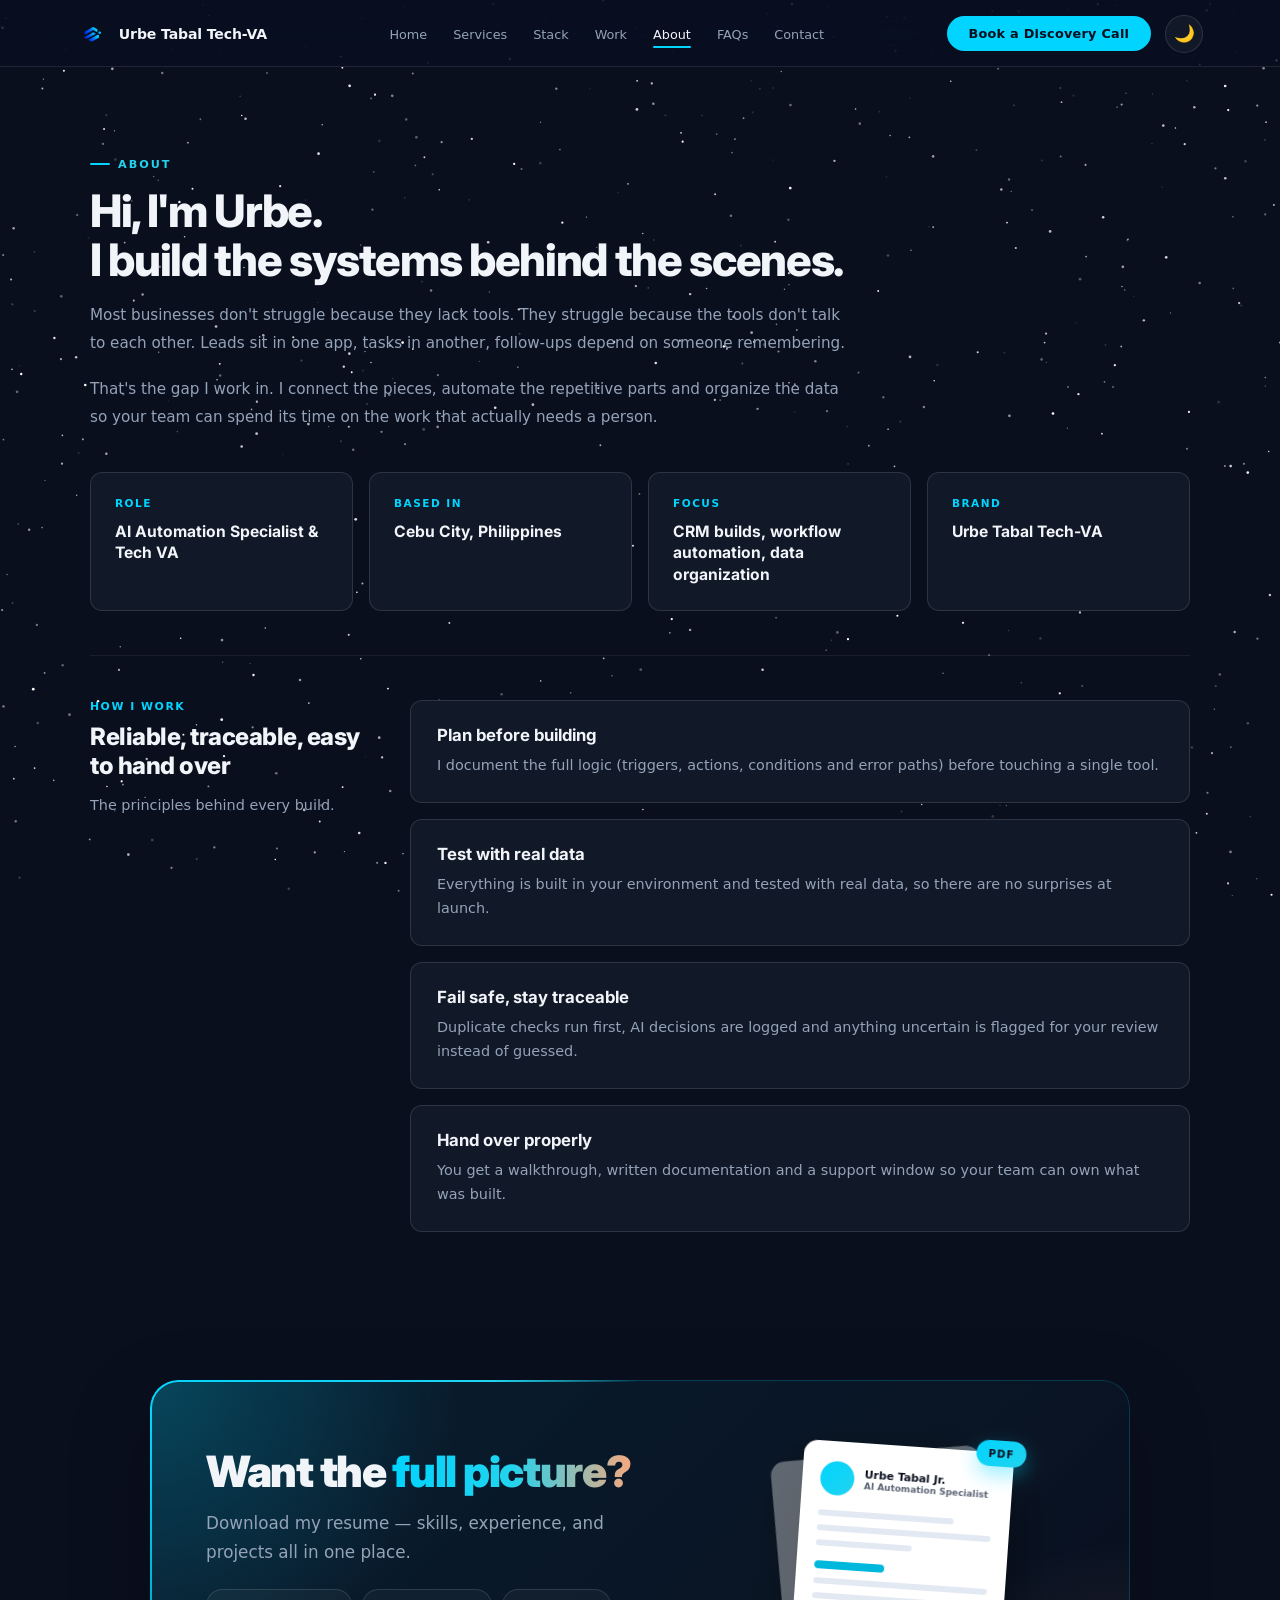
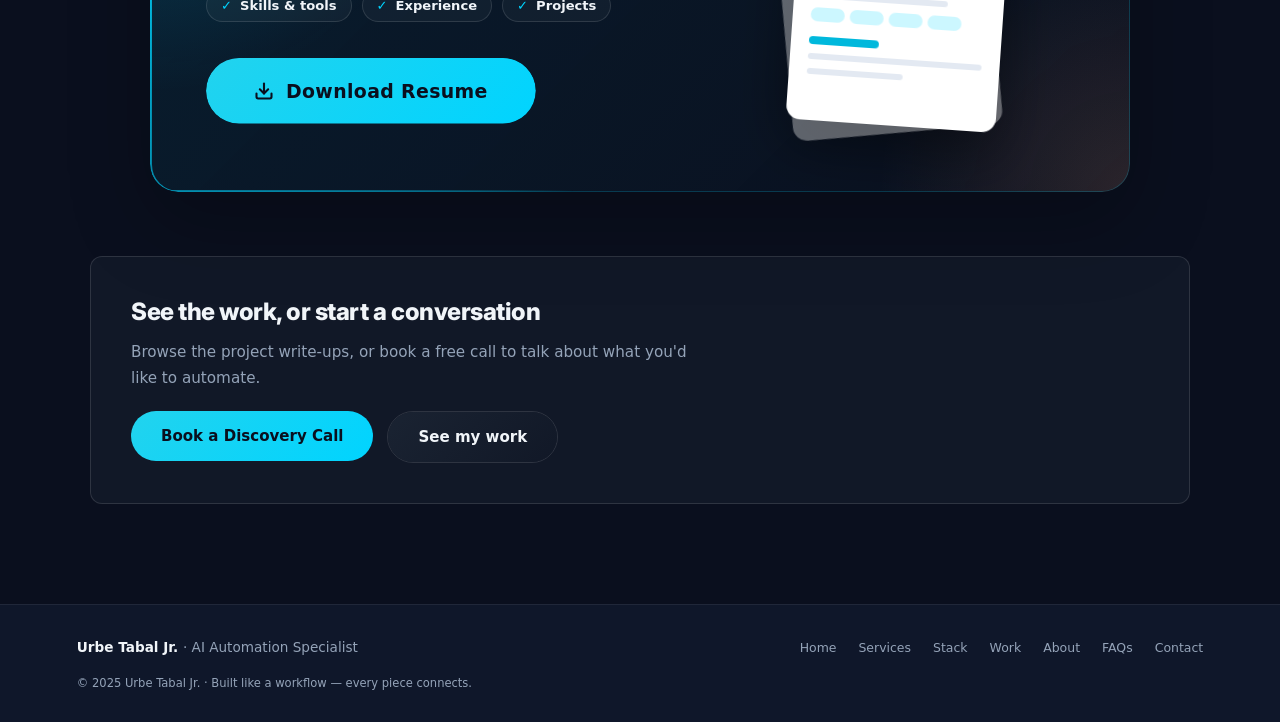
==== commit 861c78eb: "Add files via upload" ====
--- a/about.html
+++ b/about.html
@@ -9,7 +9,10 @@
   <link rel="preconnect" href="https://cdn.fontshare.com" crossorigin/>
   <link href="https://api.fontshare.com/v2/css?f[]=satoshi@500,600&amp;f[]=general-sans@400,500,600&amp;display=swap" rel="stylesheet"/>
   <link href="https://fonts.googleapis.com/css2?family=Inter:wght@300;400;500;600;700;800;900&display=swap" rel="stylesheet"/>
-  <link rel="icon" type="image/png" href="[data-uri]"/>
+  <link rel="icon" href="/favicon.ico" sizes="any"/>
+  <link rel="icon" type="image/png" sizes="48x48" href="/favicon-48.png"/>
+  <link rel="icon" type="image/png" sizes="192x192" href="/favicon-192.png"/>
+  <link rel="apple-touch-icon" sizes="180x180" href="/apple-touch-icon.png"/>
   <style>    /* ══════════════════════════════════════
        THEME TOKENS
     ══════════════════════════════════════ */
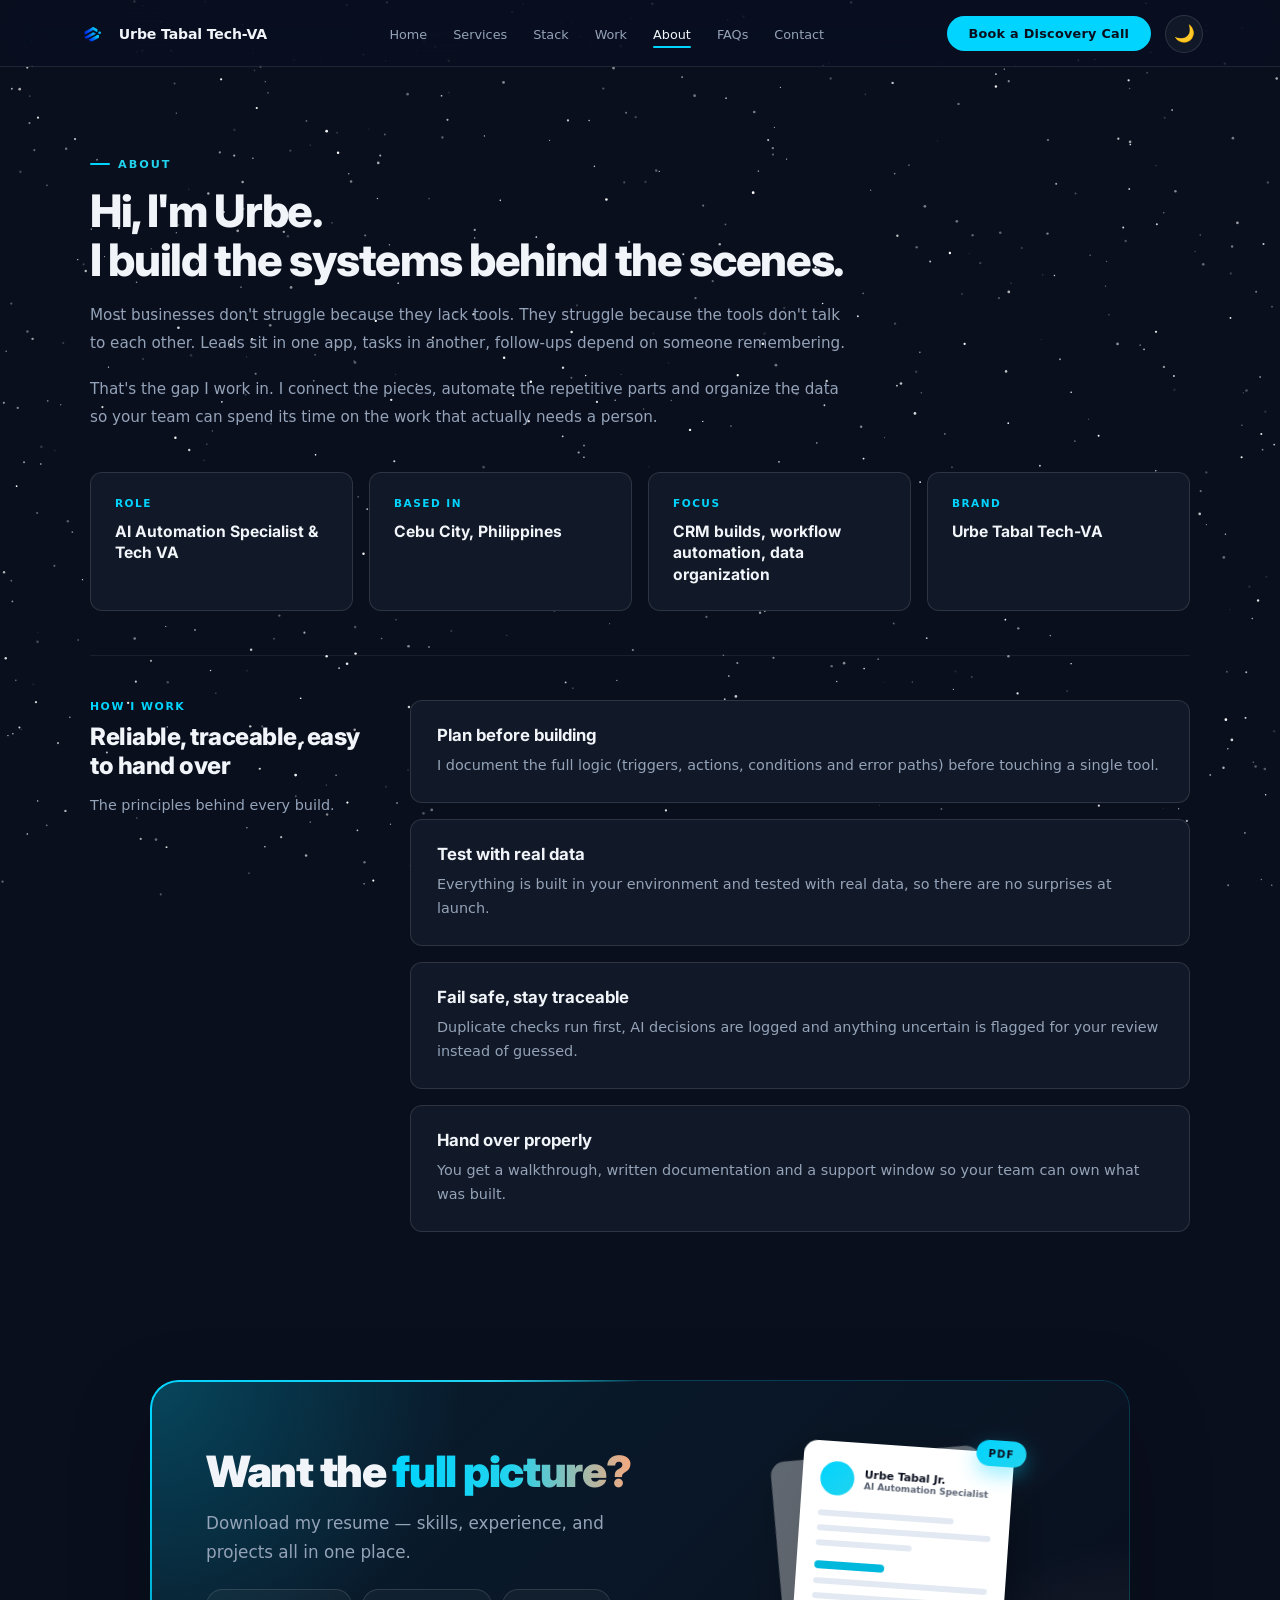
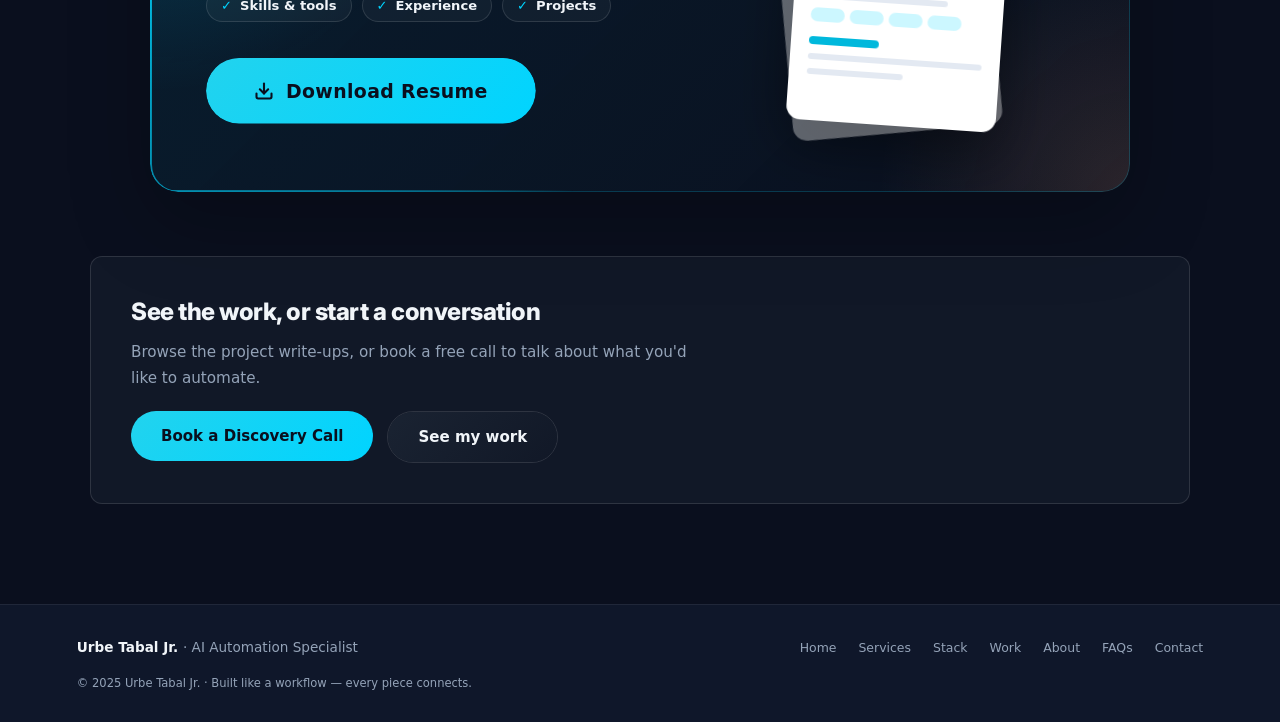
==== commit 85865c7d: "Add files via upload" ====
--- a/about.html
+++ b/about.html
@@ -1139,7 +1139,7 @@
 #sparkles-bg canvas{width:100%!important;height:100%!important}
 #aurora-mesh,#ai-lines-canvas{display:none!important}
 </style>
-</head>
+<style id="crit">.nav-cta,.nav-cta-desktop,.nav-cta-mobile,.nav-mobile-panel .nav-cta{border-radius:999px!important}.nav-mobile-panel:not(.open){display:none!important}.nav-mobile-panel.open{display:flex!important}</style></head>
 <body>
 <div class="curtain" id="pageCurtain" aria-hidden="true"></div>
 
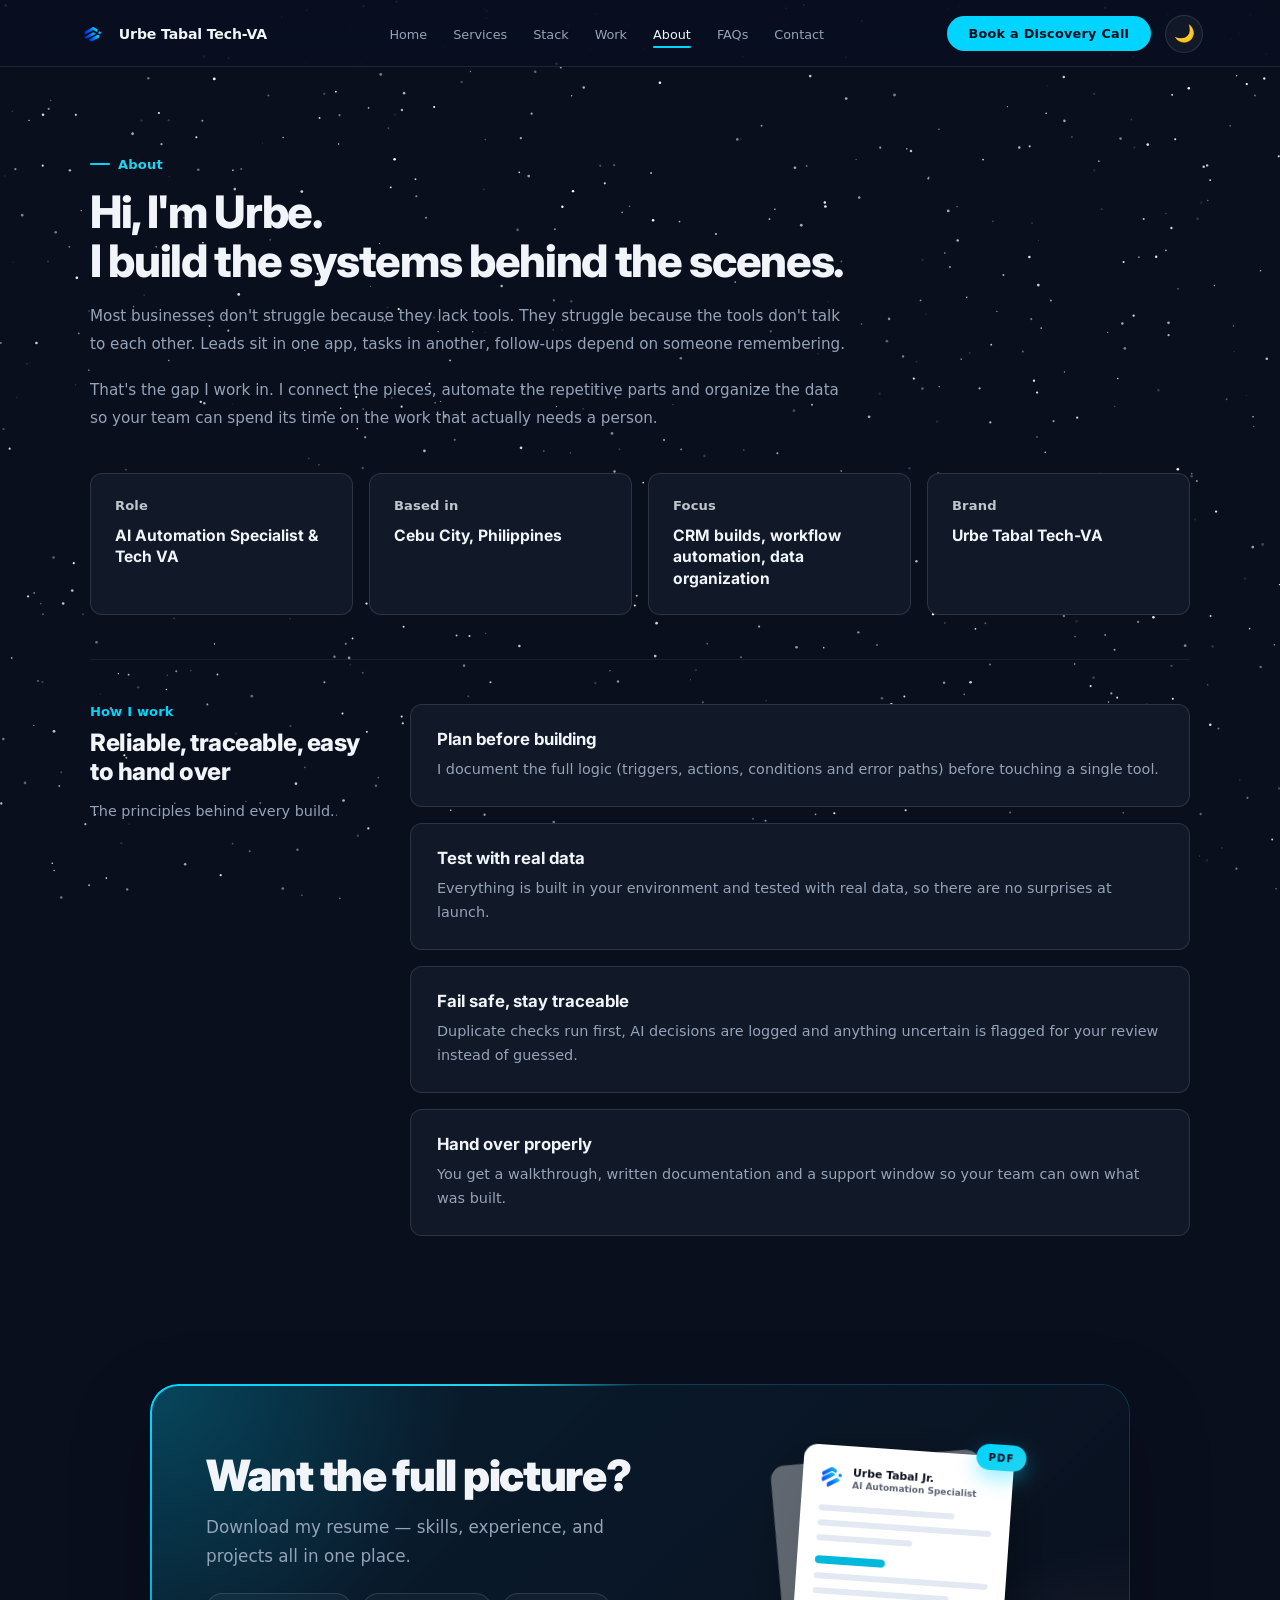
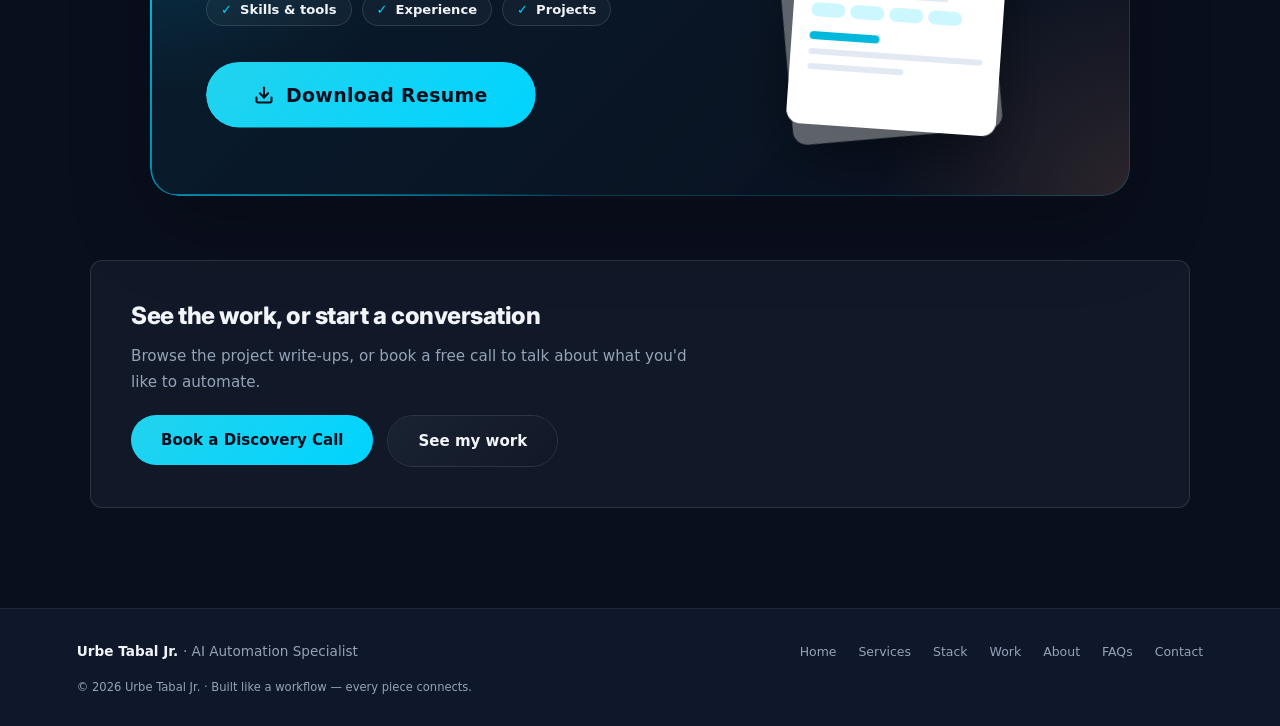
==== commit 92605a16: "Add files via upload" ====
--- a/about.html
+++ b/about.html
@@ -780,6 +780,7 @@
     .resume-block:hover .resume-doc{transform:rotate(1deg) scale(1.02)}
     @keyframes rb-float{0%,100%{translate:0 0}50%{translate:0 -8px}}
     .rd-head{display:flex;align-items:center;gap:10px;margin-bottom:6px}
+    .rd-logo{width:22px;height:22px;flex-shrink:0;display:block}
     .rd-avatar{width:34px;height:34px;border-radius:50%;background:linear-gradient(135deg,#00d4ff,#22d3ee);flex-shrink:0}
     .rd-name{font-size:0.68rem;font-weight:800;line-height:1.25}
     .rd-name span{display:block;font-size:0.56rem;font-weight:600;color:#5b6475}
@@ -967,6 +968,24 @@
     #contact .section-heading{color:var(--text)}
     #contact .section-sub{color:var(--muted)}
     #contact .section-inner-contact{max-width:1100px;margin:0 auto}
+    /* critique pass: calmer service cards */
+    .svc-card::after{display:none!important}
+    .svc-num{text-transform:none;letter-spacing:.01em;font-size:.8rem;font-weight:600;padding:0;border:0;background:none;border-radius:0;color:var(--muted);margin-bottom:12px}
+    .svc-num[style]{color:#cd8562!important}
+    /* hero time-saved moment */
+    .hero-proof{margin-top:34px;max-width:480px;padding:18px 20px;border-radius:18px;background:var(--glass-bg,rgba(255,255,255,.04));border:1px solid var(--glass-border,rgba(255,255,255,.1))}
+    .hero-proof-top{display:flex;align-items:baseline;gap:12px;flex-wrap:wrap}
+    .hp-num{font-size:2.4rem;font-weight:800;letter-spacing:-.03em;line-height:1;color:var(--muted);font-variant-numeric:tabular-nums}
+    .hp-num.after{color:var(--cyan)}
+    .hp-num small{font-size:.9rem;font-weight:600;margin-left:3px}
+    .hp-arrow{color:var(--muted);font-size:1.4rem}
+    .hp-bars{margin-top:14px;display:grid;gap:7px}
+    .hp-bar{height:8px;border-radius:99px;background:rgba(148,163,184,.35);transform-origin:left;transform:scaleX(0);transition:transform 1.4s cubic-bezier(.3,0,.2,1)}
+    .hp-bar.fast{background:var(--cyan);width:4.5%}
+    .hero-proof.go .hp-bar{transform:scaleX(1)}
+    .hp-cap{margin-top:12px;font-size:.82rem;line-height:1.5;color:var(--muted)}
+    .hero-loc{margin-top:18px;font-size:.88rem;color:var(--muted)}
+    @media(prefers-reduced-motion:reduce){.hp-bar{transition:none;transform:scaleX(1)}}
 
     /* ══════════════════════════════════════
        MULTI-PAGE ADDITIONS
@@ -1132,6 +1151,64 @@
     #stack-detail .chip-row .tool-chip-icon{width:30px;height:30px;border-radius:0;overflow:visible;background:transparent!important;border:0!important;box-shadow:none;-webkit-backdrop-filter:none;backdrop-filter:none}
     #stack-detail .chip-row .tool-chip-icon img{width:26px!important;height:26px!important;object-fit:contain}
     #stack-detail .chip-row .tool-chip span,#stack-detail .chip-row .tool-chip-name{font-size:.92rem}
+
+    /* critique pass */
+    @media(min-width:641px){.nav-burger{display:none!important}}
+    .section-label,.resume-kicker,.fact-label,.detail-kicker,.cs-kicker,.cs-col h4,.cs-saved small{text-transform:none!important;letter-spacing:.01em!important;font-size:.82rem!important}
+    .top-veil{height:190px!important;background:linear-gradient(180deg,var(--nav-bg) 0%,var(--nav-bg) 45%,transparent 100%)!important;-webkit-backdrop-filter:blur(24px) saturate(160%)!important;backdrop-filter:blur(24px) saturate(160%)!important;-webkit-mask-image:linear-gradient(180deg,#000 0%,#000 78%,transparent 100%)!important;mask-image:linear-gradient(180deg,#000 0%,#000 78%,transparent 100%)!important}
+    @media(max-width:640px){body.filters-pinned .filter-row .filter-btn{min-height:40px;padding:10px 18px}}
+
+    /* critique pass 2: one card language across Home + Services */
+    .svc-card{border-radius:var(--r2,14px)!important;background:var(--card)!important;position:relative;padding-left:32px!important}
+    .svc-card::before{content:''!important;position:absolute!important;left:0!important;top:0!important;bottom:0!important;right:auto!important;width:3px!important;height:auto!important;background:linear-gradient(to bottom,var(--cyan),var(--accent,#F5A97F))!important;opacity:.55!important}
+    .svc-card:hover::before{opacity:1!important;width:4px!important}
+    .svc-spotlight{display:none!important}
+    .svc-card:hover .svc-icon{transform:none!important}
+    .svc-card:hover{box-shadow:0 12px 34px var(--shadow)!important}
+    .btn-ghost.push-btn .push-outer,.btn-ghost.push-btn .push-inner,.push-btn .push-outer,.push-btn .push-inner{border-radius:999px!important}
+    /* small text contrast */
+    .cs-saved small,.hp-cap,.hero-loc,.fact-label{color:var(--text)!important;opacity:.78}
+    [data-theme="light"] .cs-saved small,[data-theme="light"] .hp-cap{opacity:.85}
+
+    /* critique pass 3 */
+    #hero{min-height:0!important;padding:104px 6% 48px!important}
+    .hero-heading{font-size:clamp(2.2rem,4.2vw,3.2rem)!important;margin-bottom:16px!important}
+    .hero-badge{margin-bottom:20px!important}
+    .hero-sub{font-size:.98rem!important;margin-bottom:26px!important}
+    .hero-proof{margin-top:22px!important;padding:14px 18px!important}
+    .hp-num{font-size:2rem!important}
+    .hp-bars{margin-top:10px!important}
+    .hp-cap{margin-top:9px!important}
+    .hp-cap a{color:var(--cyan)!important;font-weight:600;text-decoration:underline;text-underline-offset:3px}
+    .faq-list{max-width:960px!important}
+    .faq-n{display:none!important}
+    .faq-a p{padding-left:6px!important}
+    .resume-block-title .grad{background:none!important;-webkit-text-fill-color:currentColor!important;color:inherit!important}
+    .c-fallback{display:flex;gap:10px;flex-wrap:wrap;margin-top:16px}
+    .c-fb-btn{display:inline-flex;align-items:center;min-height:42px;padding:0 20px;border-radius:999px;border:1px solid var(--border2);background:var(--card);color:var(--text);font-weight:600;font-size:.88rem;text-decoration:none;transition:border-color .2s,background .2s}
+    .c-fb-btn:hover{border-color:var(--cyan)}
+    #services-detail .detail-card .fit{font-size:.95rem}
+    @media(max-width:640px){.fact-grid{grid-template-columns:repeat(2,minmax(0,1fr))!important}.footer-links a{display:inline-block;padding:10px 6px}}
+
+    /* marquee: name beside logo */
+    .tools-marquee .tool-chip{flex-direction:row!important;align-items:center!important;width:auto!important;gap:10px!important;padding:10px 26px!important;opacity:.85!important;white-space:nowrap}
+    .tools-marquee .tool-chip-name{display:block!important;text-align:left;font-size:.9rem;color:var(--text)}
+    .tools-marquee .tool-chip-icon{width:44px!important;height:44px!important;flex-shrink:0}
+
+    /* how it works: a colour per step */
+    .proc-tl ol{counter-reset:ps}
+    .proc-it{counter-increment:ps;--c:#00d4ff}
+    .proc-it:nth-child(2){--c:#8b5cf6}
+    .proc-it:nth-child(3){--c:#f5a97f}
+    .proc-it:nth-child(4){--c:#34d399}
+    .proc-it:nth-child(5){--c:#f472b6}
+    .proc-ln{background:color-mix(in srgb,var(--text) 10%,transparent)!important}
+    .proc-ln i{background:linear-gradient(180deg,#00d4ff 0%,#8b5cf6 28%,#f5a97f 52%,#34d399 76%,#f472b6 100%)!important;box-shadow:0 0 14px rgba(139,92,246,.55)!important}
+    .proc-dt{border-color:var(--c)!important;box-shadow:0 0 16px color-mix(in srgb,var(--c) 65%,transparent)!important}
+    .proc-card{position:relative;overflow:hidden;padding-left:34px!important;background:linear-gradient(120deg,color-mix(in srgb,var(--c) 14%,transparent) 0%,transparent 55%),var(--glass-bg)!important;border-color:color-mix(in srgb,var(--c) 28%,var(--glass-border))!important}
+    .proc-card::before{content:'';position:absolute;left:0;top:0;bottom:0;width:4px;background:var(--c)}
+    .proc-card:hover{border-color:var(--c)!important;box-shadow:0 16px 44px color-mix(in srgb,var(--c) 22%,transparent)!important}
+    .proc-step{display:inline-block;width:fit-content;padding:4px 11px;border-radius:999px;color:var(--c)!important;background:color-mix(in srgb,var(--c) 14%,transparent);border:1px solid color-mix(in srgb,var(--c) 35%,transparent);letter-spacing:.06em!important;text-transform:none!important;font-size:.74rem!important}
 </style>
 <style id="sparkles-bg-css">
 #sparkles-bg{position:fixed;inset:0;width:100%;height:100%;z-index:0;pointer-events:none;opacity:0;transition:opacity 1s ease}
@@ -1139,7 +1216,7 @@
 #sparkles-bg canvas{width:100%!important;height:100%!important}
 #aurora-mesh,#ai-lines-canvas{display:none!important}
 </style>
-<style id="crit">.nav-cta,.nav-cta-desktop,.nav-cta-mobile,.nav-mobile-panel .nav-cta{border-radius:999px!important}.nav-mobile-panel:not(.open){display:none!important}.nav-mobile-panel.open{display:flex!important}</style></head>
+<style id="crit">.nav-cta,.nav-cta-desktop,.nav-cta-mobile,.nav-mobile-panel .nav-cta{border-radius:999px!important}.nav-mobile-panel:not(.open){visibility:hidden}</style></head>
 <body>
 <div class="curtain" id="pageCurtain" aria-hidden="true"></div>
 
@@ -1205,7 +1282,7 @@
         <div class="resume-doc-wrap" aria-hidden="true">
           <div class="resume-doc">
             <span class="rd-pdf">PDF</span>
-            <div class="rd-head"><span class="rd-avatar"></span><div class="rd-name">Urbe Tabal Jr.<span>AI Automation Specialist</span></div></div>
+            <div class="rd-head"><svg class="rd-logo" viewBox="190 170 700 700" role="img" aria-label="Urbe Tabal logo"><defs><linearGradient id="rdBrandBlue" x1="0%" y1="100%" x2="100%" y2="0%"><stop offset="0%" stop-color="#1745E8"/><stop offset="52%" stop-color="#087CFF"/><stop offset="100%" stop-color="#18D5E8"/></linearGradient></defs><g fill="url(#rdBrandBlue)"><path d="M235 365L515 205Q535 194 554 205L675 275Q692 285 692 305L692 347Q692 369 674 380Q656 390 638 379L544 325L285 474Q266 485 248 474Q230 463 230 441L230 398Q230 376 235 365Z"/><path d="M235 535L515 375Q535 364 554 375L618 412Q636 423 636 443Q636 463 618 474L285 666Q266 677 248 666Q230 655 230 633L230 590Q230 568 235 535Z"/><path d="M405 705L685 544Q704 533 722 544L785 580Q803 591 803 612Q803 632 785 643L455 833Q437 844 419 833Q401 822 401 800L401 757Q401 727 405 705Z"/><path d="M765 415L797 397Q807 391 817 397L849 415Q859 421 859 433L859 469Q859 481 849 487L817 505Q807 511 797 505L765 487Q755 481 755 469L755 433Q755 421 765 415Z"/></g></svg><div class="rd-name">Urbe Tabal Jr.<span>AI Automation Specialist</span></div></div>
             <div class="rd-bar m"></div><div class="rd-bar"></div><div class="rd-bar s"></div>
             <div class="rd-h"></div>
             <div class="rd-bar"></div><div class="rd-bar m"></div>
@@ -1228,7 +1305,7 @@
       <li><a href="contact.html">Contact</a></li>
     </ul>
   </div>
-  <div class="footer-copy">© 2025 Urbe Tabal Jr. · Built like a workflow — every piece connects.</div>
+  <div class="footer-copy">© 2026 Urbe Tabal Jr. · Built like a workflow — every piece connects.</div>
 </footer>
 <script>// ══════════════════════════════════════
 // AI CIRCUIT BOARD — animated gold PCB-trace background
@@ -1582,17 +1659,17 @@
 
 // NAV shadow
 // ══════════════════════════════════════
-// BLUR CROSSFADE — "See My Work" → work.html
+// BLUR CROSSFADE — any link to work.html
 // (concept: BrewedOps Motion Library, "Crossfade with blur")
 // ══════════════════════════════════════
 (function () {
-  const link = document.querySelector('a.btn-ghost[href="work.html"]');
-  if (!link || !document.documentElement.animate) return;
+  const links = Array.from(document.querySelectorAll('a[href="work.html"]')).filter(a => !a.classList.contains('active'));
+  if (!links.length || !document.documentElement.animate) return;
   const reduceMotion = window.matchMedia && window.matchMedia('(prefers-reduced-motion: reduce)').matches;
   const EASE = 'cubic-bezier(.32,.72,0,1)';
   let leaving = null;
 
-  link.addEventListener('click', e => {
+  links.forEach(link => link.addEventListener('click', e => {
     if (e.defaultPrevented || e.metaKey || e.ctrlKey || e.shiftKey || e.altKey || e.button !== 0) return;
     if (reduceMotion) return;
     e.preventDefault();
@@ -1609,7 +1686,7 @@
     let went = false;
     const go = () => { if (went) return; went = true; window.location.href = href; };
     setTimeout(go, 700);
-  });
+  }));
 
   // Returning via the browser's back button: undo the fade-out
   window.addEventListener('pageshow', ev => {
@@ -2015,6 +2092,13 @@
   runBtn.addEventListener('click', runSimulation);
 })();
 
+
+(function(){var el=document.getElementById('heroProof');if(!el)return;
+var rm=window.matchMedia&&window.matchMedia('(prefers-reduced-motion: reduce)').matches;
+function go(){el.classList.add('go');if(rm)return;var b=document.getElementById('hpB'),t0=null;
+function f(t){if(!t0)t0=t;var k=Math.min(1,(t-t0)/1400),e=1-Math.pow(1-k,3);b.textContent=Math.max(3,Math.round(68-(65*e)));if(k<1)requestAnimationFrame(f);else{b.textContent=3}}
+b.textContent=68;requestAnimationFrame(f)}
+setTimeout(go,900)})();
 // PROCESS TIMELINE — the line fills as you scroll; each step lights up when the line reaches it
 (function () {
   var tl = document.getElementById('procTimeline');
@@ -2175,7 +2259,7 @@
           shape:{type:'circle'},
           opacity:{value:{min:0.1,max:1},animation:{enable:true,speed:1,sync:false,startValue:'random'}},
           size:{value:{min:0.6,max:1.4}},
-          move:{enable:true,direction:'none',speed:{min:0.1,max:1},random:false,straight:false,outModes:{default:'out'}}
+          move:{enable:!(window.matchMedia&&window.matchMedia('(prefers-reduced-motion: reduce)').matches),direction:'none',speed:{min:0.1,max:1},random:false,straight:false,outModes:{default:'out'}}
         }
       }})).then(c=>{cur=c;el.classList.add('ready')});
     }
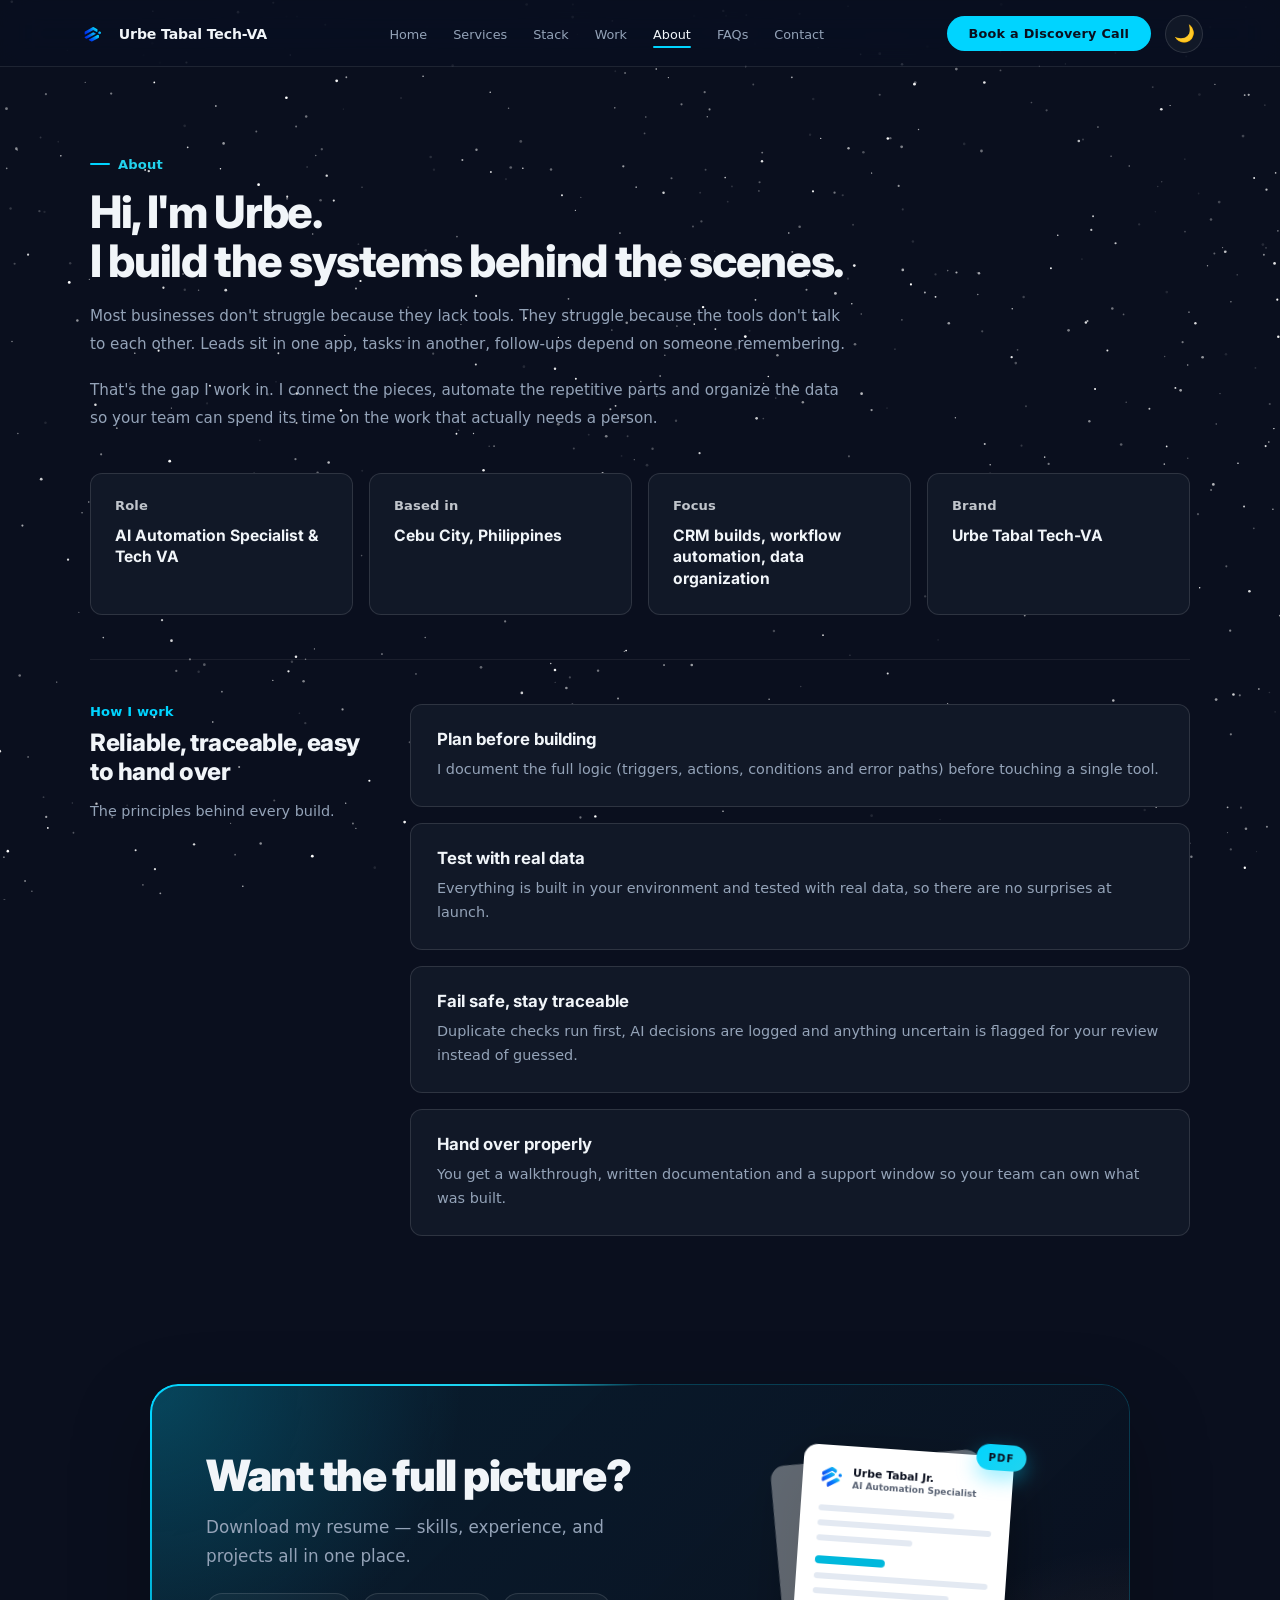
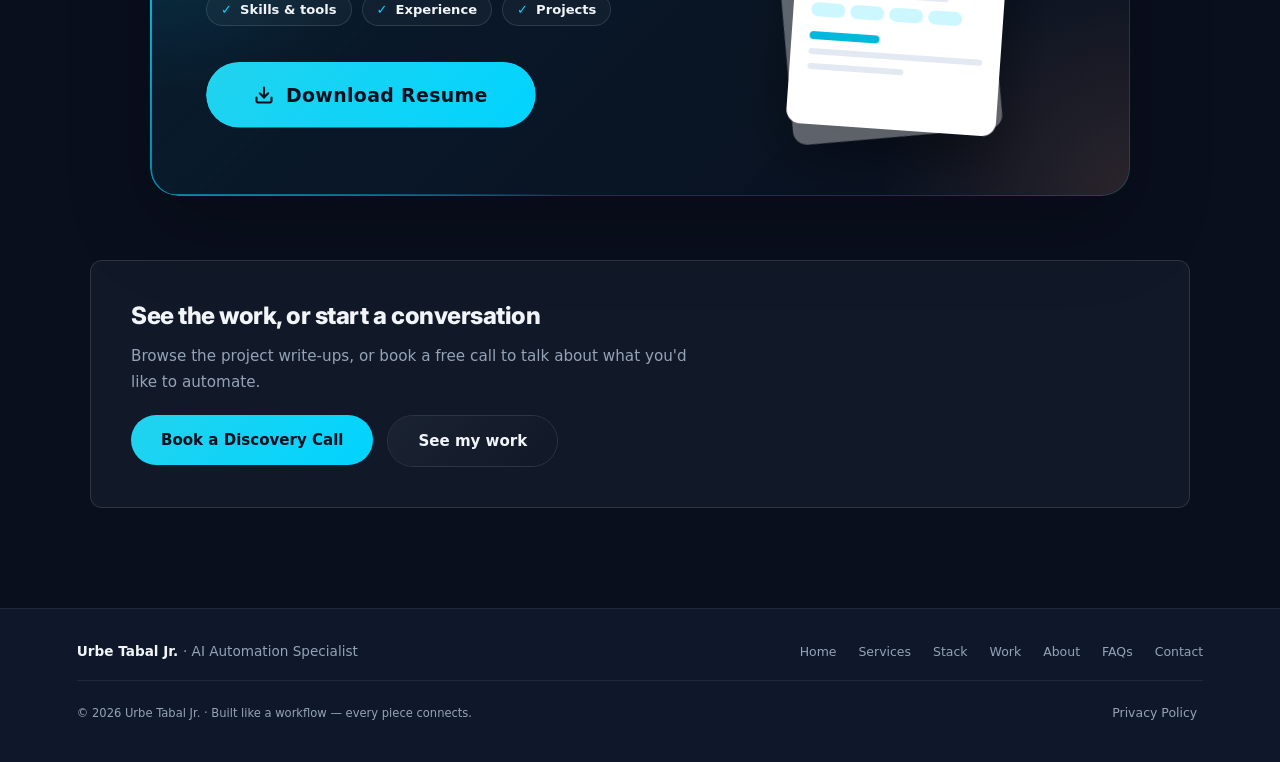
==== commit e6ffdf9b: "Add files via upload" ====
--- a/about.html
+++ b/about.html
@@ -1216,7 +1216,15 @@
 #sparkles-bg canvas{width:100%!important;height:100%!important}
 #aurora-mesh,#ai-lines-canvas{display:none!important}
 </style>
-<style id="crit">.nav-cta,.nav-cta-desktop,.nav-cta-mobile,.nav-mobile-panel .nav-cta{border-radius:999px!important}.nav-mobile-panel:not(.open){visibility:hidden}</style></head>
+<style id="crit">.nav-cta,.nav-cta-desktop,.nav-cta-mobile,.nav-mobile-panel .nav-cta{border-radius:999px!important}.nav-mobile-panel:not(.open){visibility:hidden}</style><style id="footer-legal-css">
+.footer-bottom{display:flex;align-items:center;justify-content:space-between;flex-wrap:wrap;gap:8px 16px;width:100%;border-top:1px solid var(--border);padding-top:14px}
+.footer-legal{display:flex;flex-wrap:wrap;gap:4px 18px;list-style:none}
+.footer-legal a{display:inline-block;padding:10px 6px;font-size:.78rem;font-weight:500;color:var(--muted);text-decoration:none;transition:color .2s}
+.footer-legal a:hover{color:var(--cyan)}
+</style>
+<link rel="stylesheet" href="css/motion.css"/>
+<script src="js/motion-boot.js"></script>
+</head>
 <body>
 <div class="curtain" id="pageCurtain" aria-hidden="true"></div>
 
@@ -1305,7 +1313,12 @@
       <li><a href="contact.html">Contact</a></li>
     </ul>
   </div>
-  <div class="footer-copy">© 2026 Urbe Tabal Jr. · Built like a workflow — every piece connects.</div>
+  <div class="footer-bottom">
+    <div class="footer-copy">© 2026 Urbe Tabal Jr. · Built like a workflow — every piece connects.</div>
+    <ul class="footer-legal" aria-label="Legal">
+      <li><a href="privacy.html">Privacy Policy</a></li>
+    </ul>
+  </div>
 </footer>
 <script>// ══════════════════════════════════════
 // AI CIRCUIT BOARD — animated gold PCB-trace background
@@ -2273,5 +2286,11 @@
   }catch(e){console.warn('sparkles failed',e)}
 })();
 </script>
+<!-- Motion layer: GSAP + ScrollTrigger + SplitText + Lenis (local copies) -->
+<script src="js/vendor/gsap.min.js"></script>
+<script src="js/vendor/ScrollTrigger.min.js"></script>
+<script src="js/vendor/SplitText.min.js"></script>
+<script src="js/vendor/lenis.min.js"></script>
+<script src="js/motion.js"></script>
 </body>
 </html>
